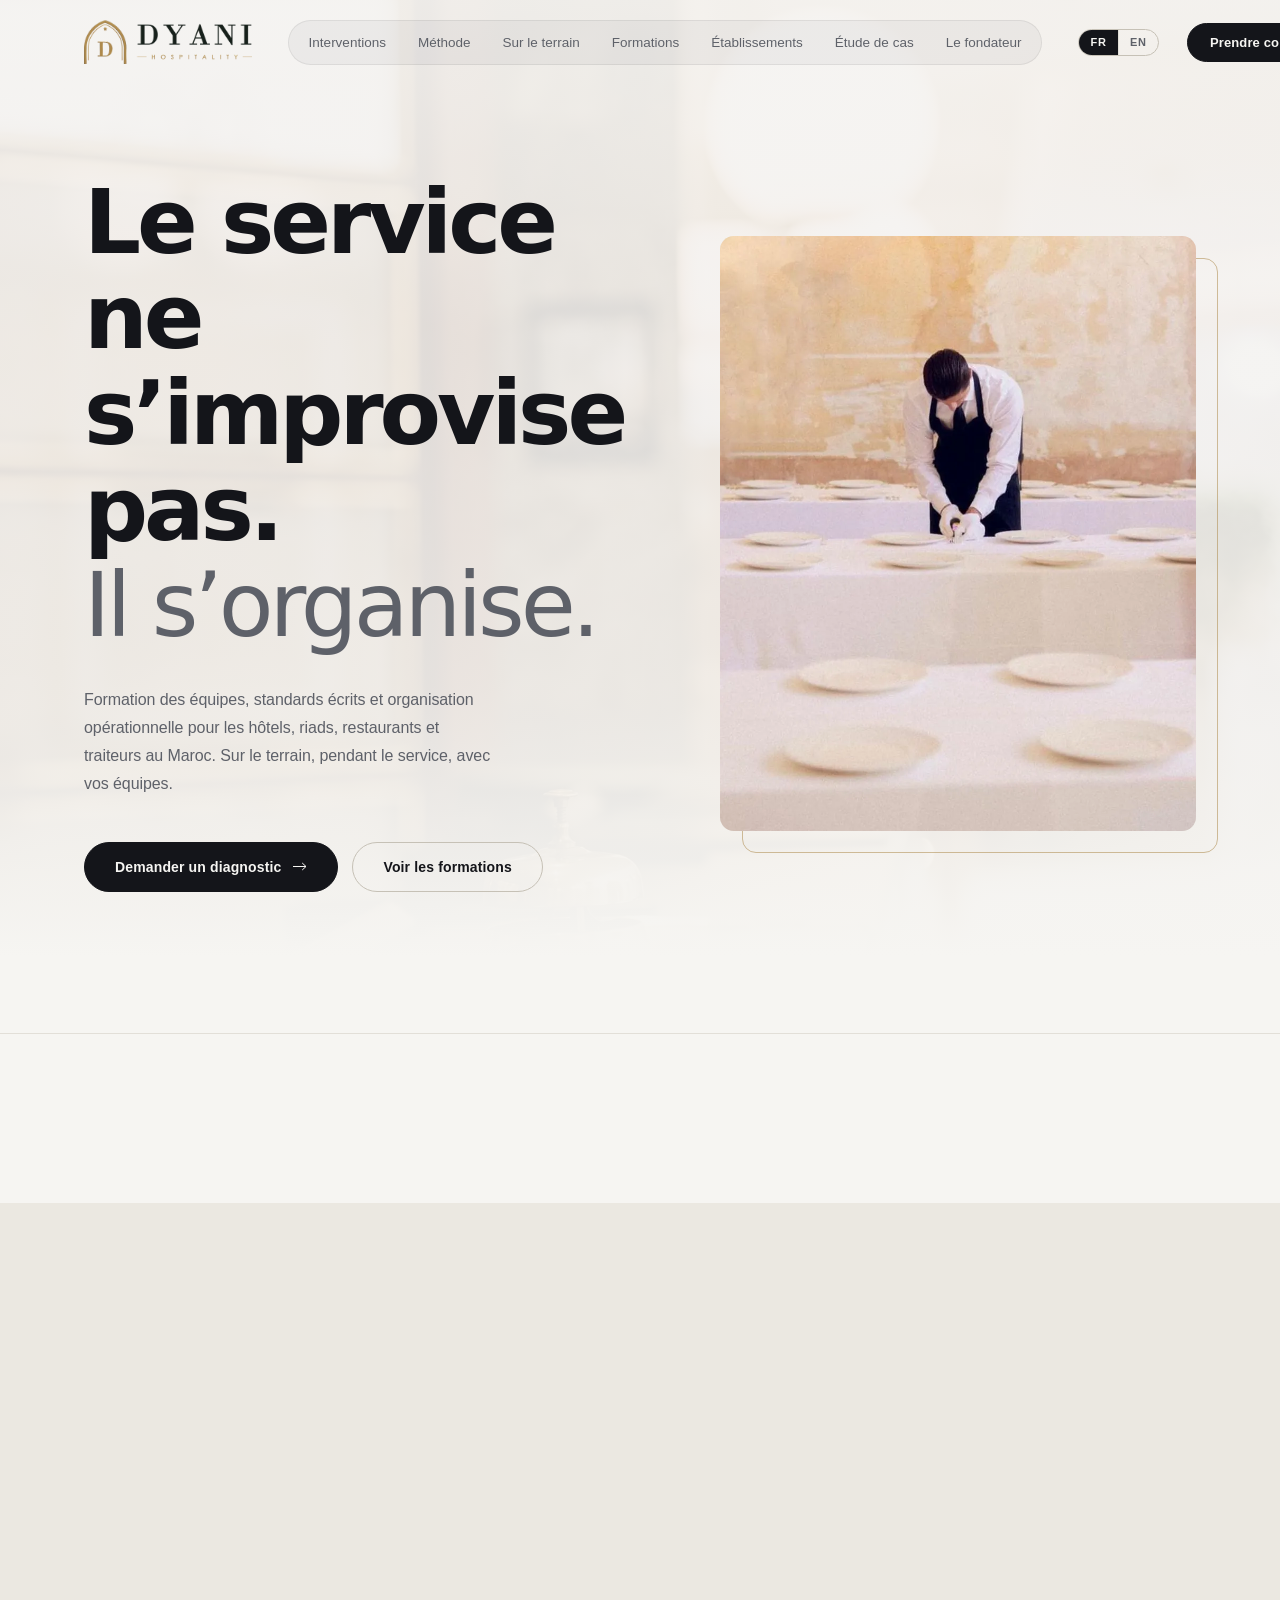
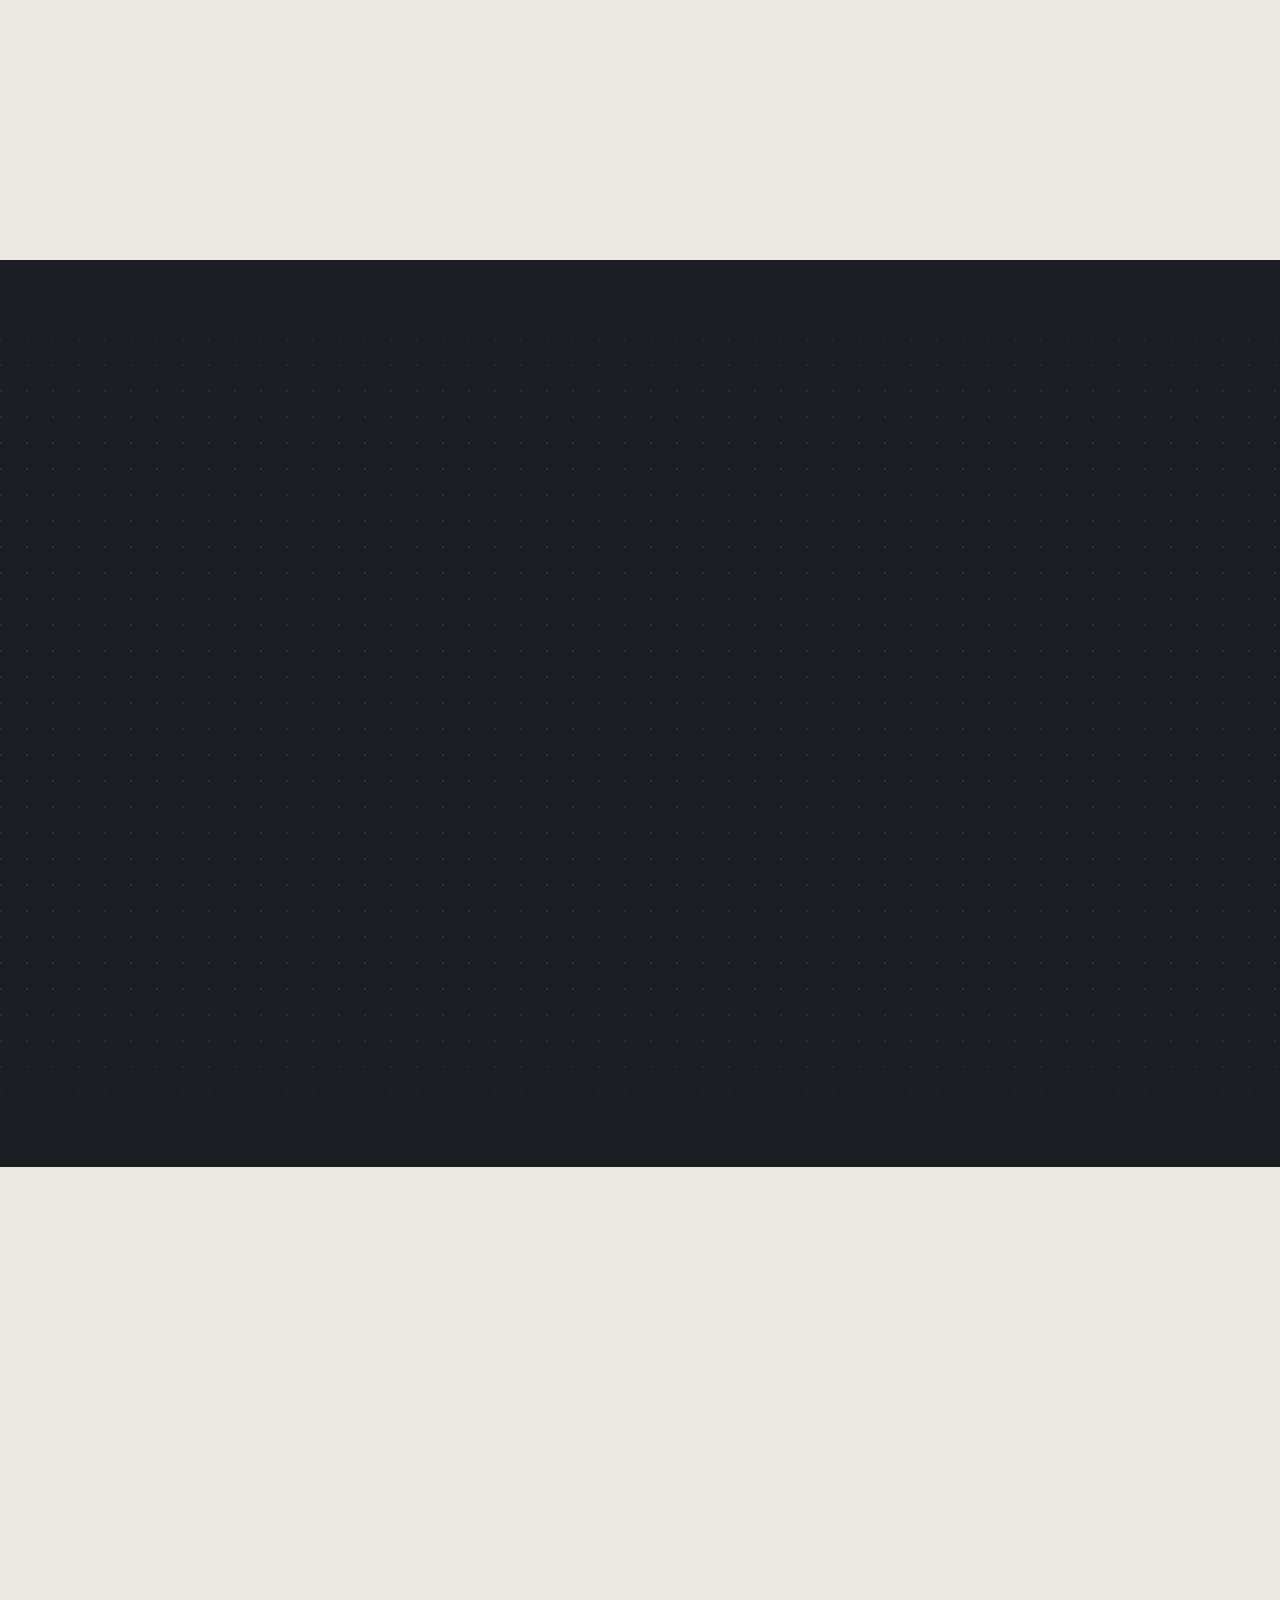
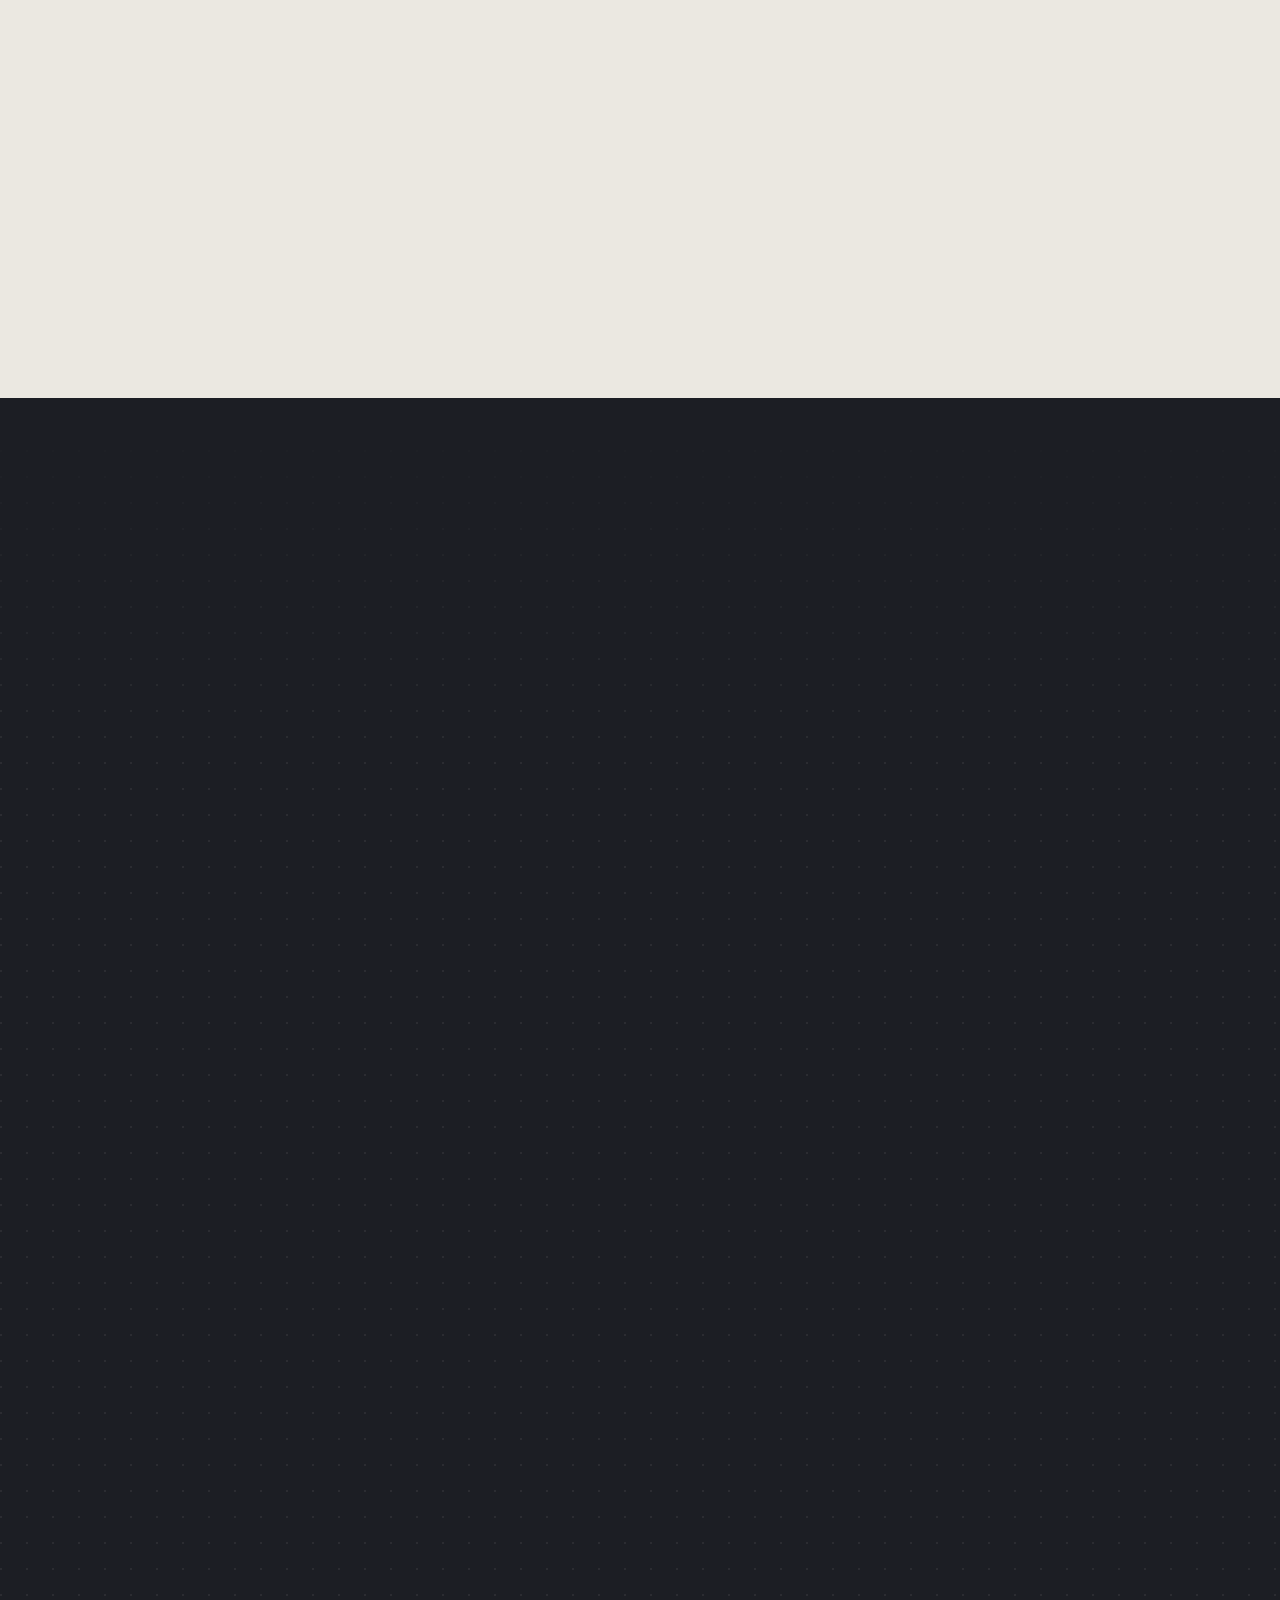
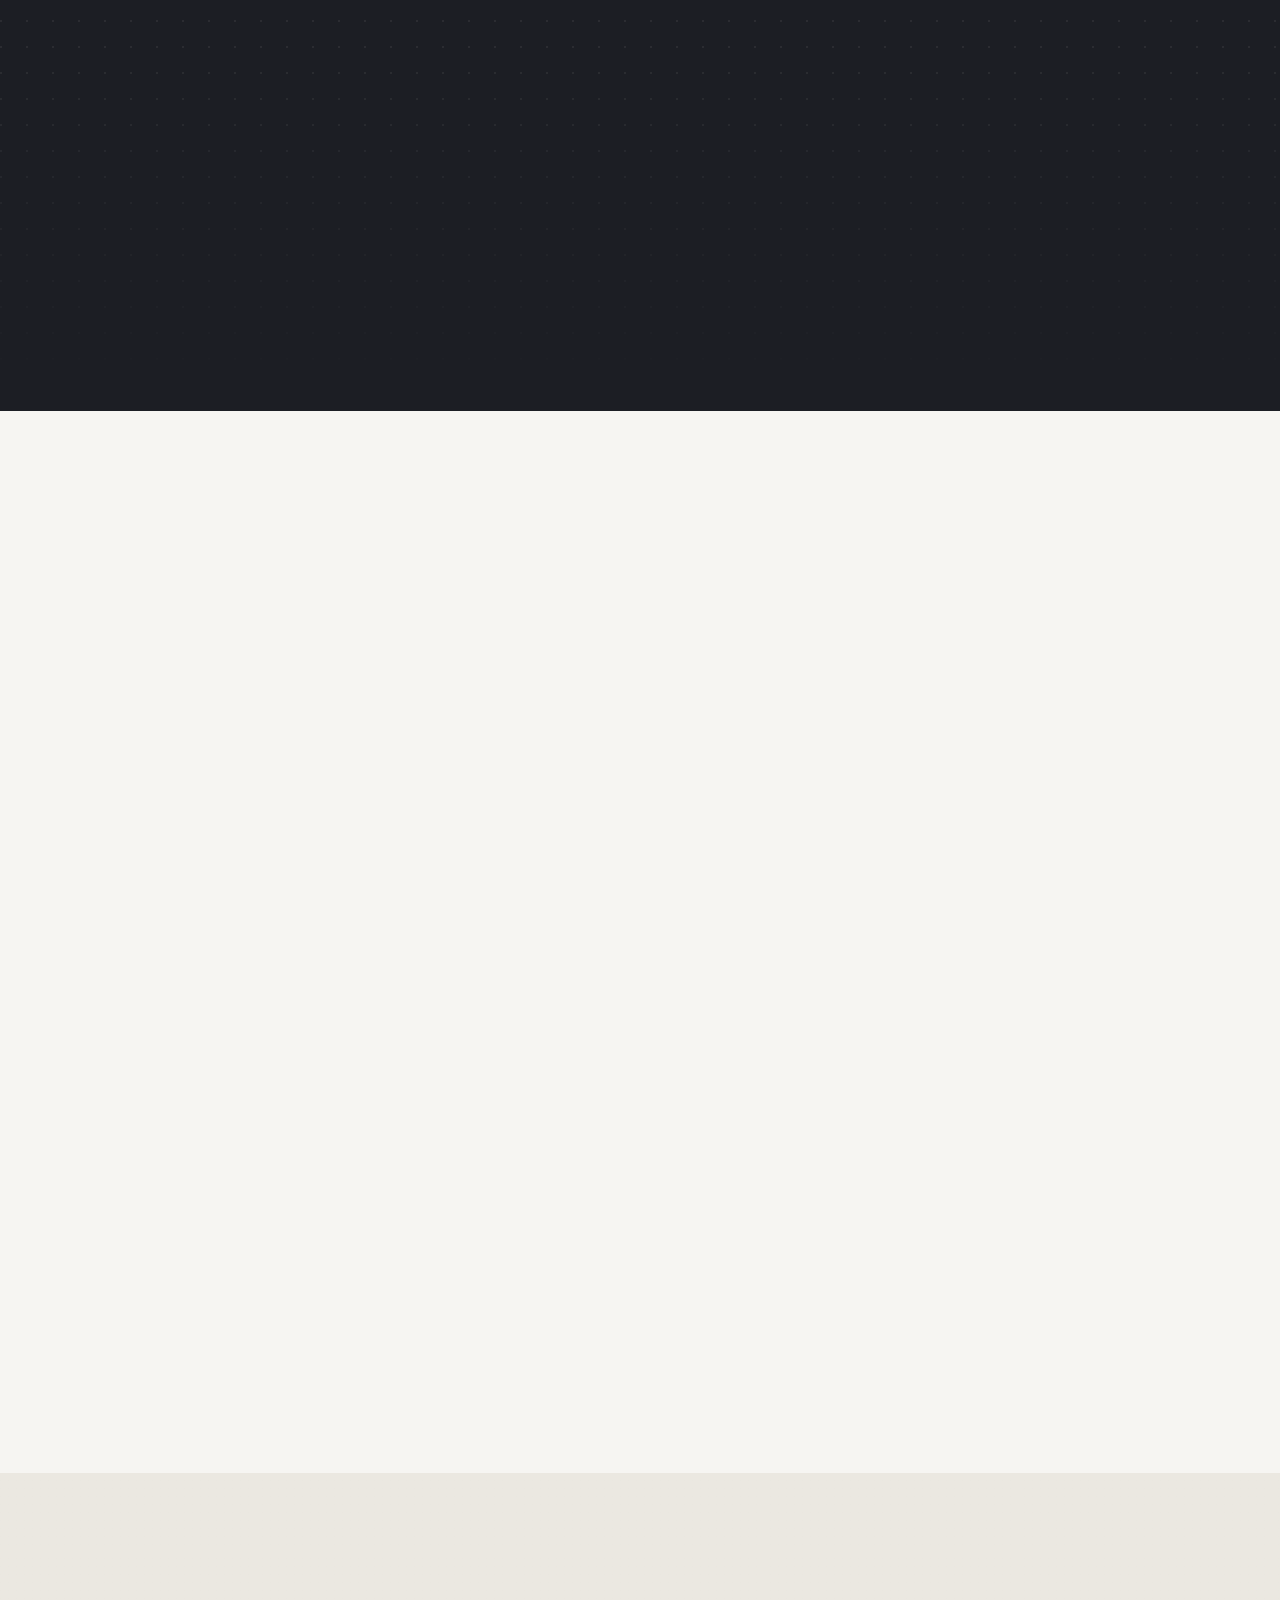
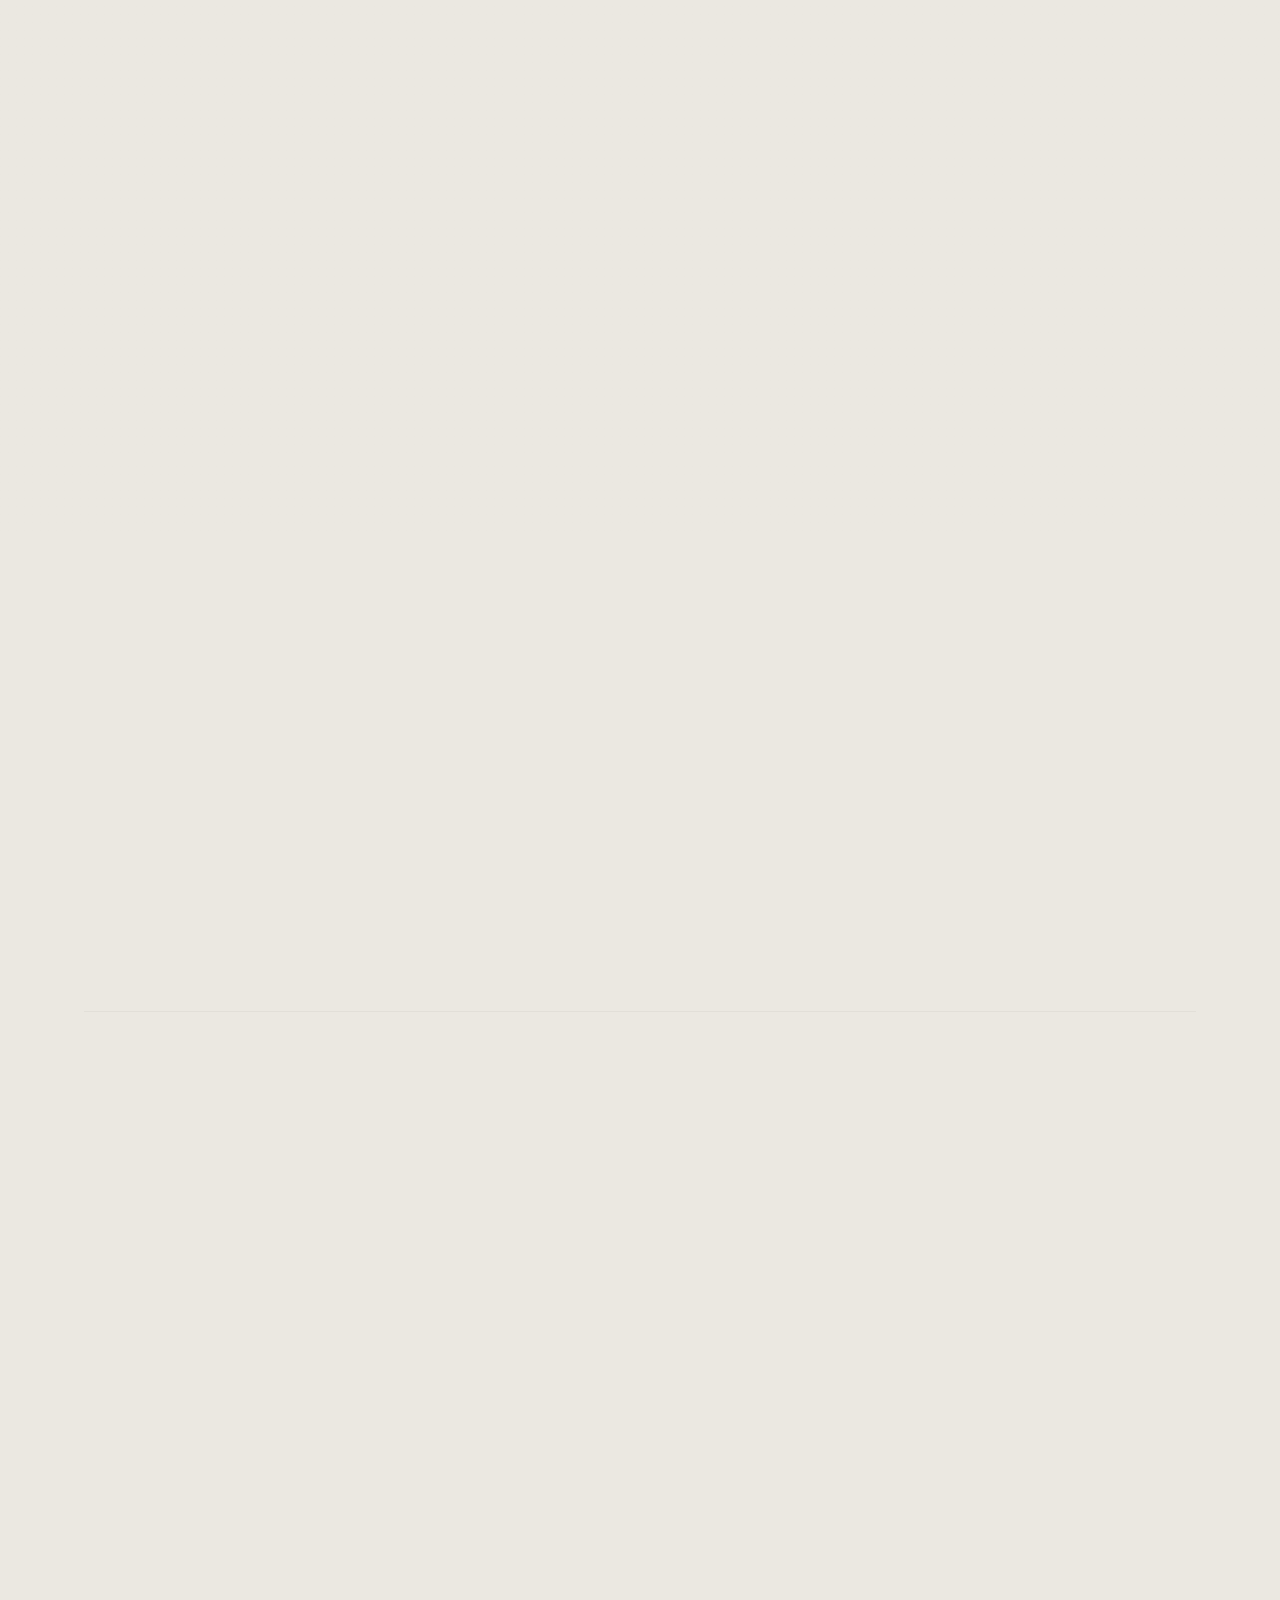
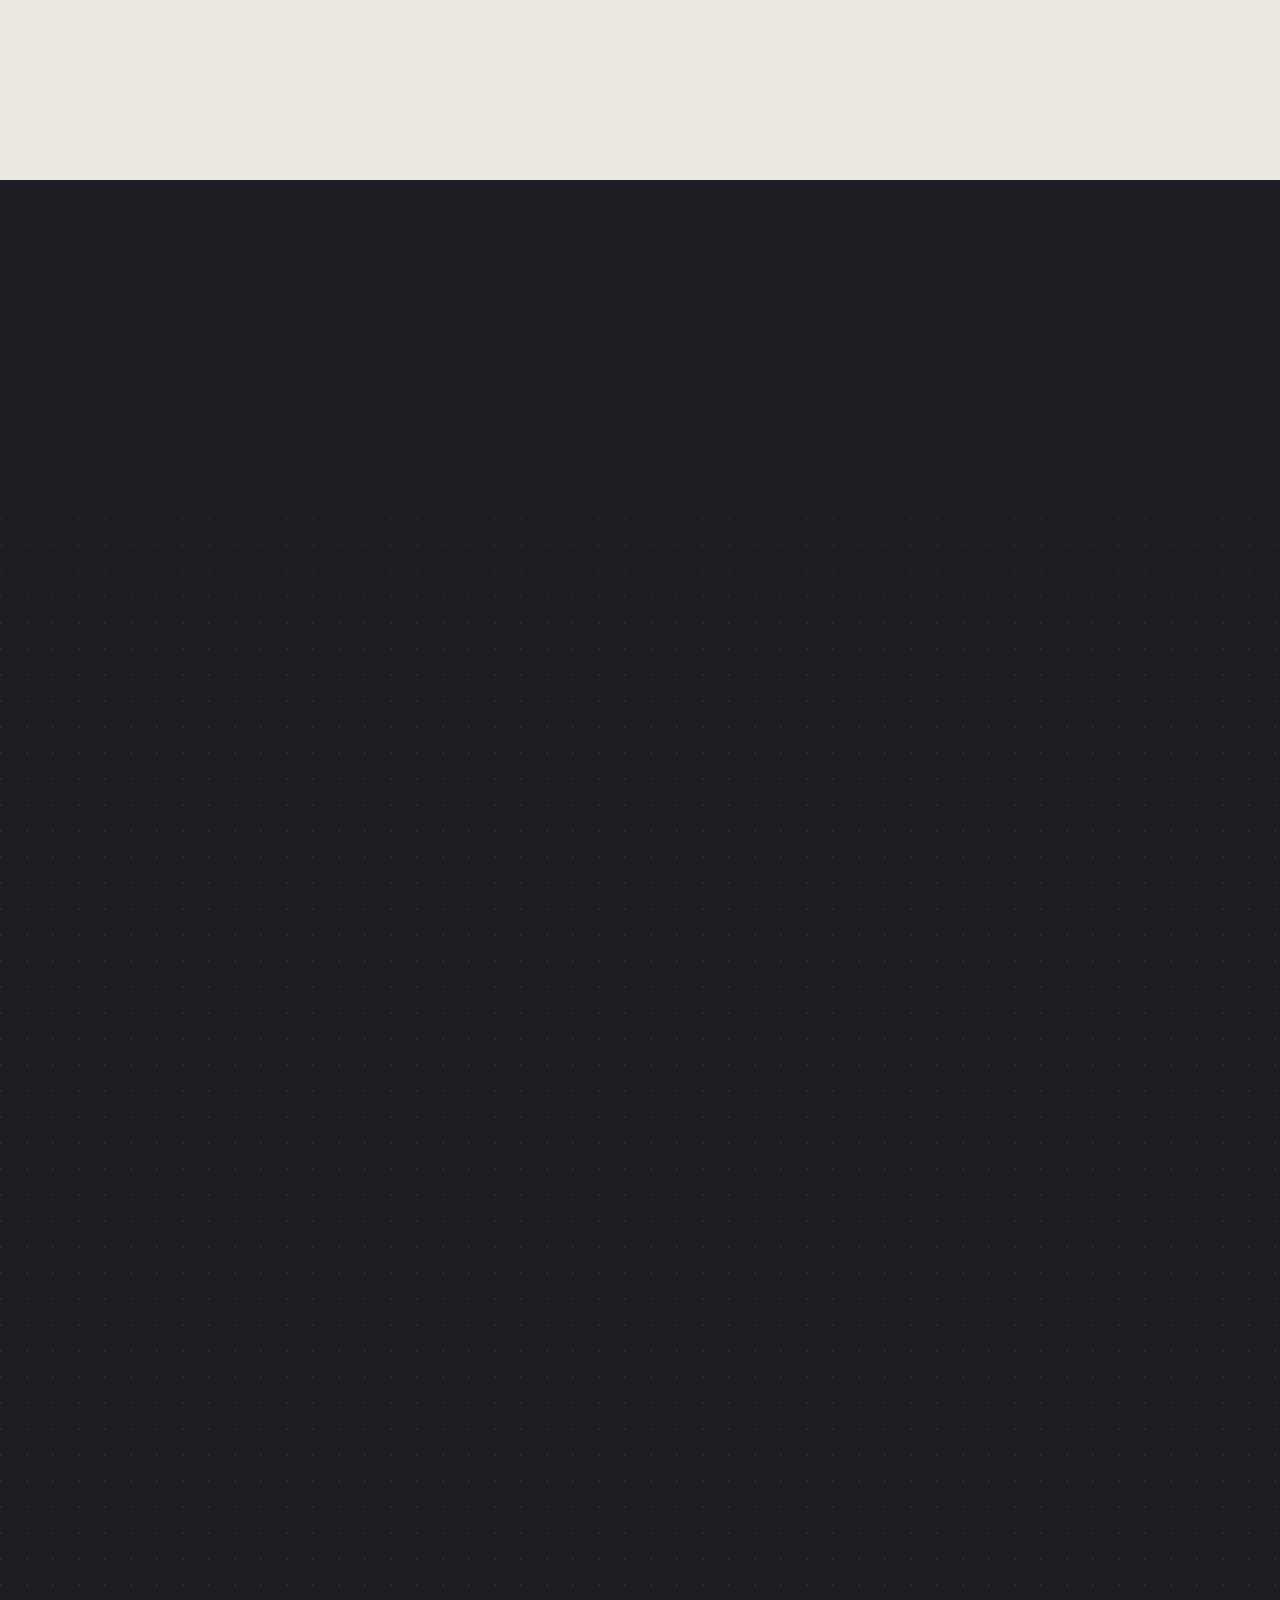
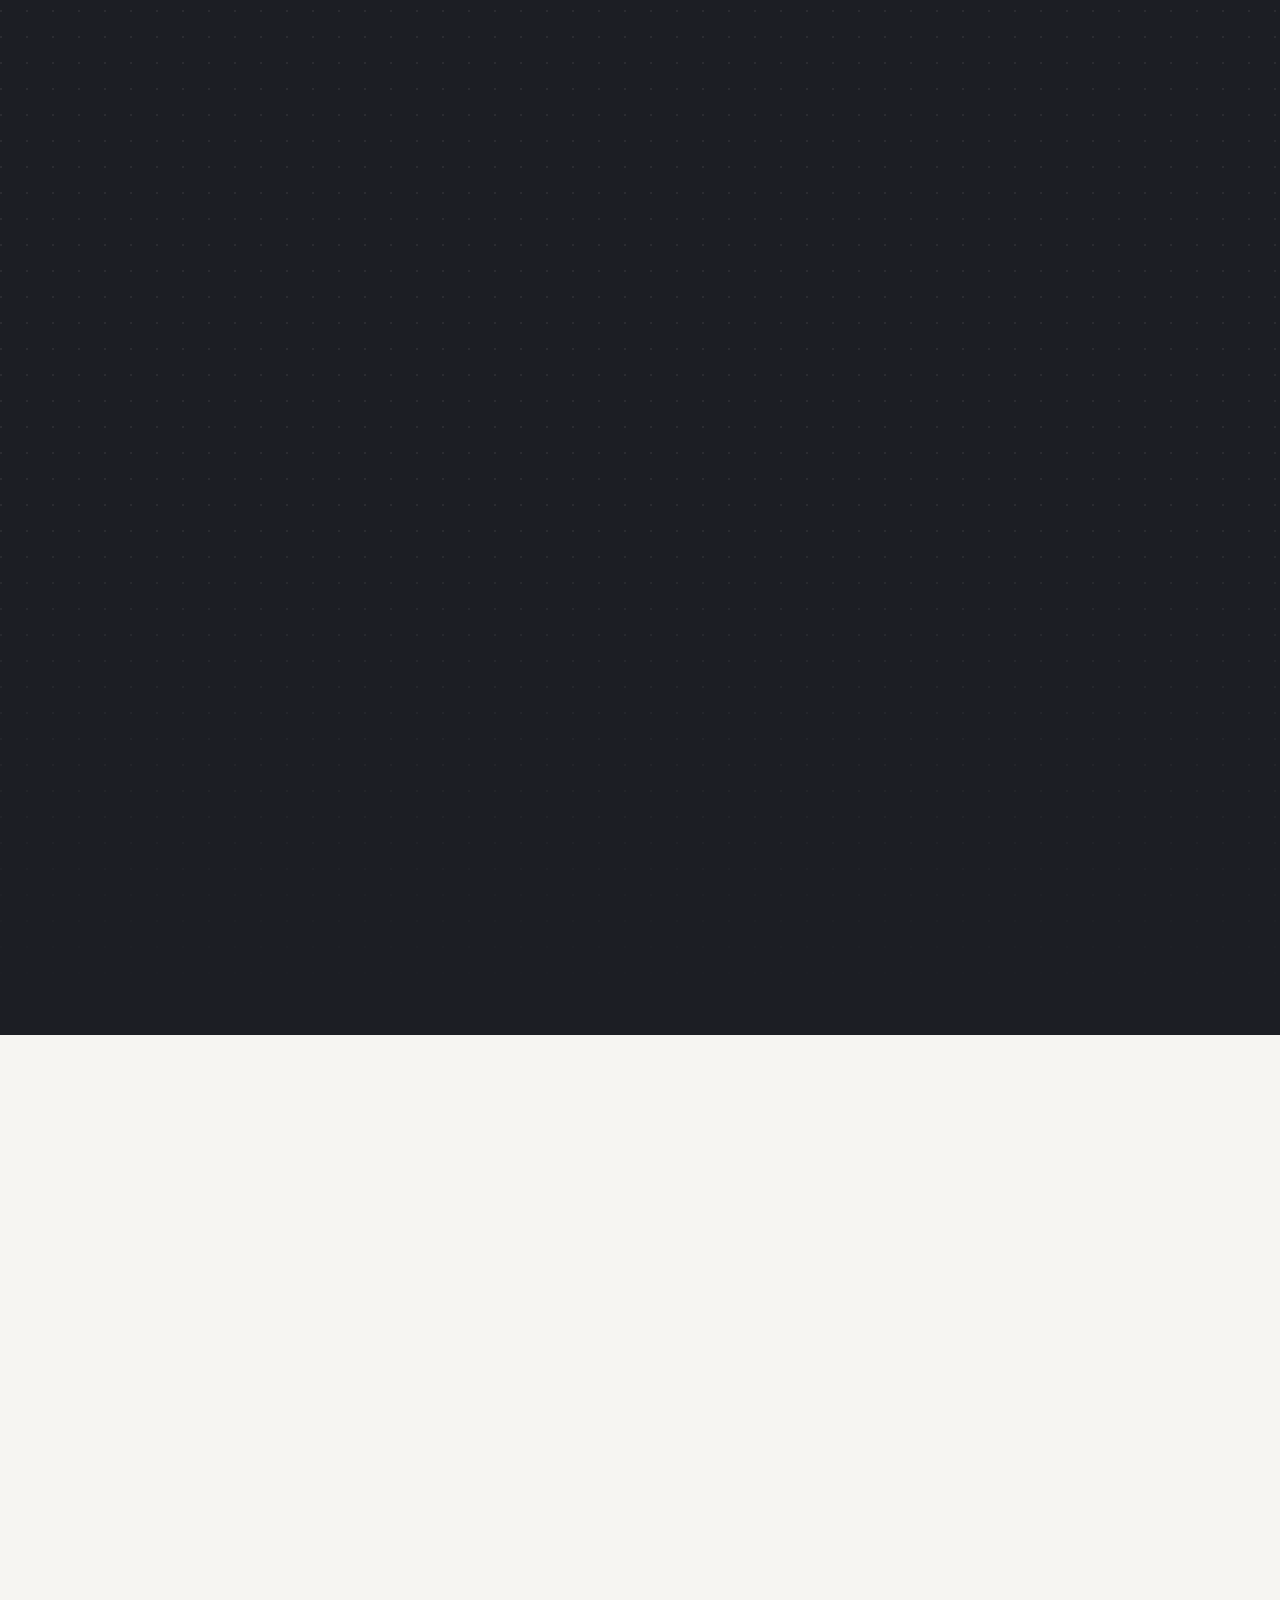
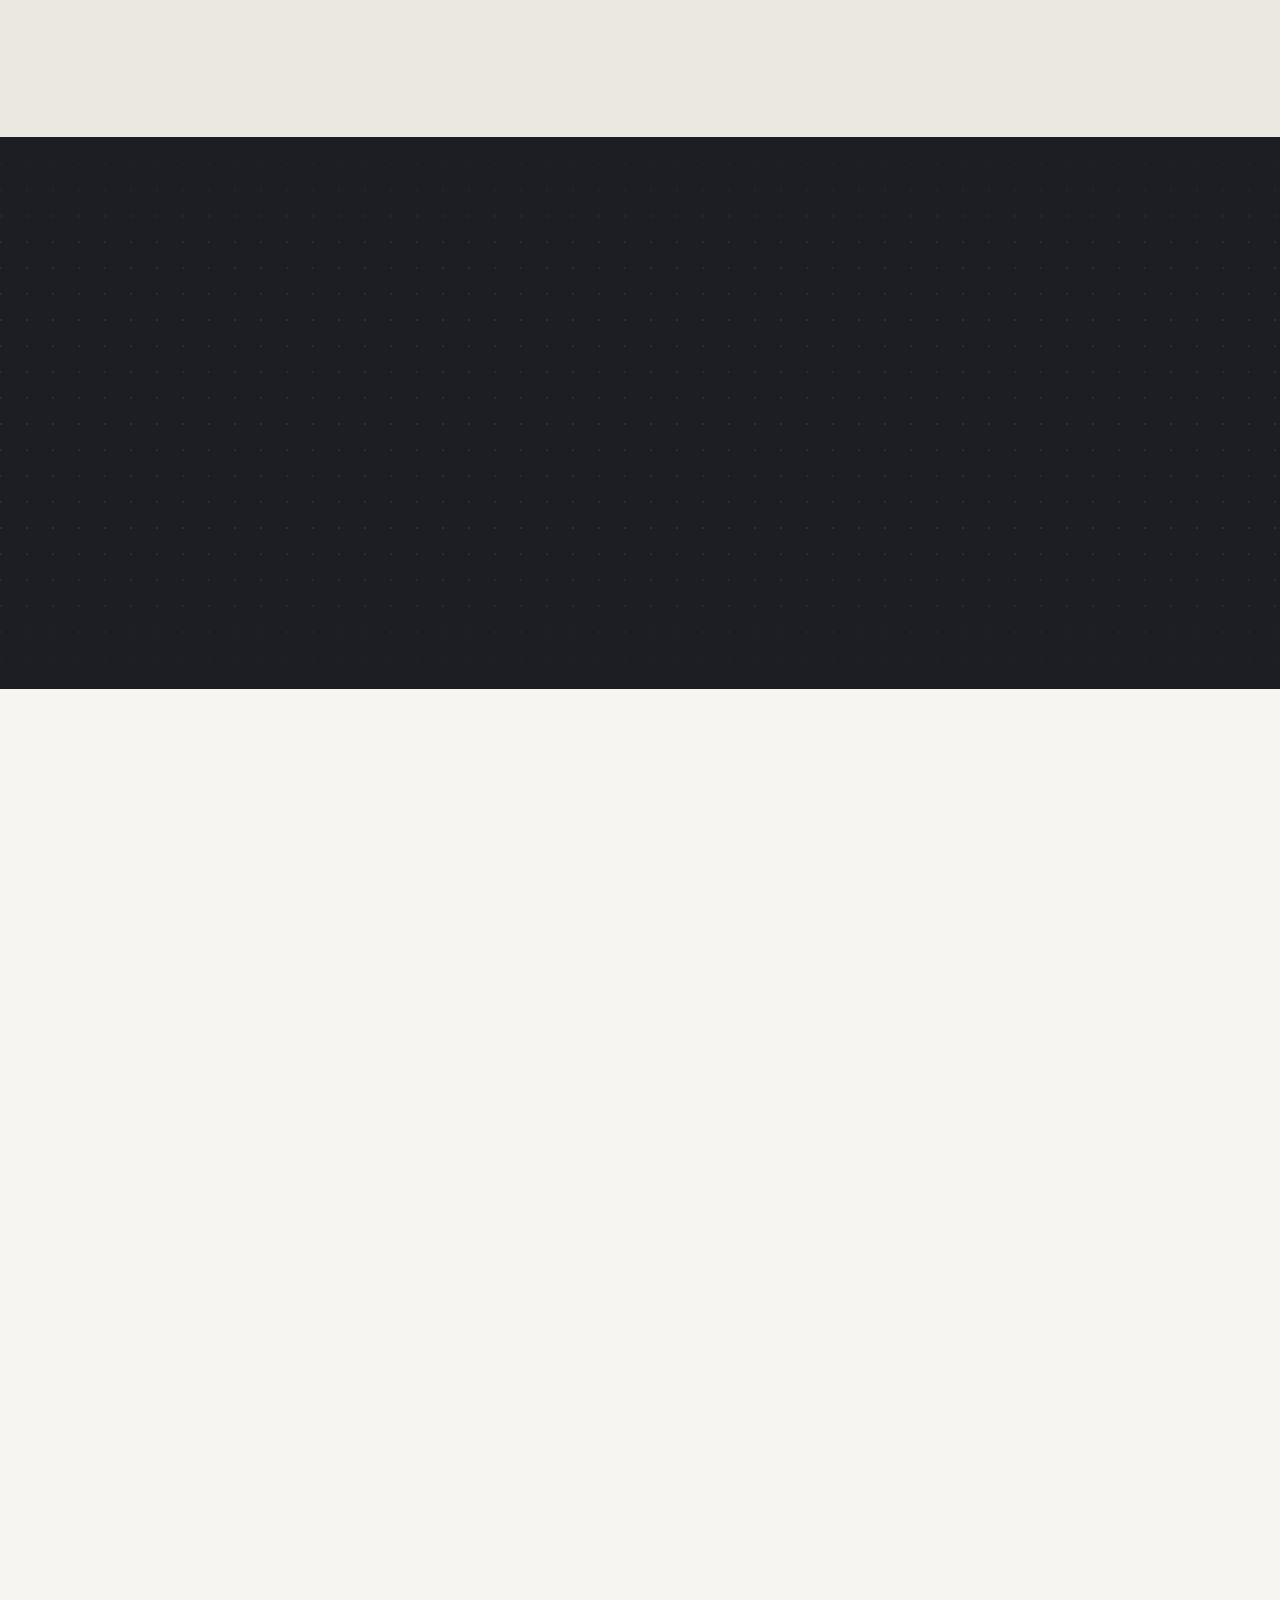
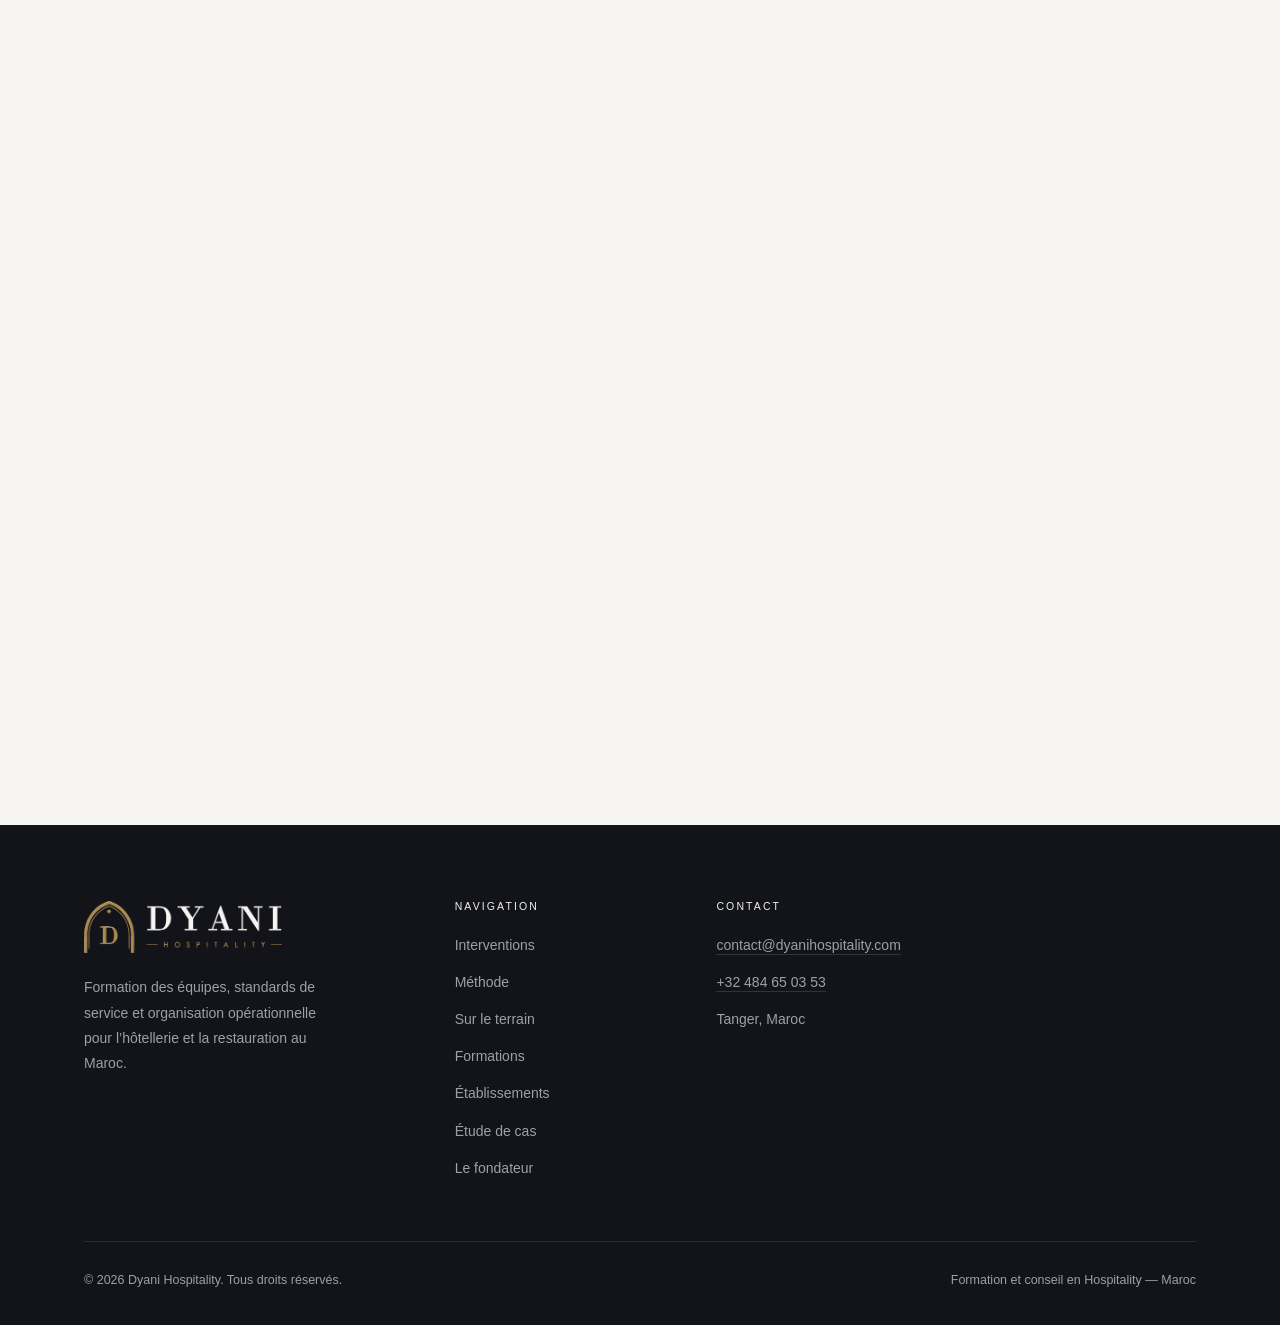
==== index.html @ 23495db3 "Refonte 3/13 — fonds photographiques et en-tête transparent Deux images d'ambiance très voilées, là " ====
<!DOCTYPE html>
<html lang="fr">
<head>
<meta charset="UTF-8">
<script>document.documentElement.className+=" js";</script>
<meta name="viewport" content="width=device-width, initial-scale=1">
<title>Dyani Hospitality — Formation des équipes et standards de service au Maroc</title>
<meta name="description" content="Formation des équipes, standards écrits et organisation opérationnelle pour les hôtels, riads, restaurants et traiteurs au Maroc. Observation sur site, diagnostic, formation et contrôle.">
<meta name="author" content="Dyani Hospitality">

<!-- ---------- Indexation ---------- -->
<meta name="robots" content="index, follow, max-image-preview:large">
<link rel="canonical" href="https://dyanihospitality.com/">
<link rel="alternate" hreflang="fr" href="https://dyanihospitality.com/">
<link rel="alternate" hreflang="en" href="https://dyanihospitality.com/en/">
<link rel="alternate" hreflang="x-default" href="https://dyanihospitality.com/">

<!-- ---------- Sécurité ----------
     Politique de sécurité du contenu : seules les ressources du site
     et les polices Google sont autorisées. Tout script injecté par un
     tiers est refusé par le navigateur. Le site ne peut pas non plus
     être encadré dans une iframe étrangère (protection anti-clickjacking).
-->
<meta http-equiv="Content-Security-Policy" content="default-src 'self'; script-src 'self'; style-src 'self'; font-src 'self'; img-src 'self' data:; media-src 'self'; connect-src 'self' https://api.web3forms.com; object-src 'none'; base-uri 'self'; form-action 'self'">
<meta name="referrer" content="strict-origin-when-cross-origin">

<!-- ---------- Partage ---------- -->
<meta property="og:type" content="website">
<meta property="og:locale" content="fr_MA">
<meta property="og:locale:alternate" content="en_US">
<meta property="og:site_name" content="Dyani Hospitality">
<meta property="og:title" content="Dyani Hospitality — Le service ne s’improvise pas. Il s’organise.">
<meta property="og:description" content="Formation des équipes et structuration des standards de service pour les établissements Hospitality au Maroc.">
<meta property="og:url" content="https://dyanihospitality.com/">
<meta property="og:image" content="https://dyanihospitality.com/assets/img/og-image.jpg">
<meta property="og:image:width" content="1200">
<meta property="og:image:height" content="630">
<meta property="og:image:alt" content="Dyani Hospitality — Le service ne s’improvise pas.">
<meta name="twitter:card" content="summary_large_image">
<meta name="theme-color" content="#1C1E24">

<!-- ---------- Icônes ---------- -->
<link rel="icon" href="favicon.ico" sizes="any">
<link rel="icon" type="image/png" sizes="32x32" href="assets/img/favicon-32.png">
<link rel="icon" type="image/png" sizes="16x16" href="assets/img/favicon-16.png">
<link rel="apple-touch-icon" href="assets/img/apple-touch-icon.png">

<!-- ---------- Polices et styles ---------- -->
<link rel="preload" as="image" href="assets/img/hero-dressage.webp" type="image/webp">
<link rel="preload" as="font" type="font/woff2" crossorigin
      href="assets/fonts/bricolage-latin.woff2">
<link rel="preload" as="font" type="font/woff2" crossorigin
      href="assets/fonts/manrope-latin.woff2">
<link rel="stylesheet" href="assets/css/style.css?v=20260923g">

<!-- ---------- Données structurées ---------- -->
<script type="application/ld+json">
{
  "@context": "https://schema.org",
  "@type": "ProfessionalService",
  "name": "Dyani Hospitality",
  "description": "Formation des équipes, standards de service et organisation opérationnelle pour l’hôtellerie et la restauration au Maroc.",
  "url": "https://dyanihospitality.com/",
  "image": "https://dyanihospitality.com/assets/img/og-image.jpg",
  "areaServed": { "@type": "Country", "name": "Maroc" },
  "address": { "@type": "PostalAddress", "addressLocality": "Tanger", "addressCountry": "MA" },
  "availableLanguage": ["fr", "ar"],
  "founder": {
    "@type": "Person",
    "name": "Ibrahim Dyani",
    "jobTitle": "Maître d’Hôtel, formateur et consultant en organisation opérationnelle"
  },
  "knowsAbout": ["Formation hôtelière", "Standards de service", "Management de terrain", "Organisation opérationnelle"]
}
</script>
</head>
<body>
<div class="progress" id="prog" aria-hidden="true"></div>
<button class="skip" type="button" data-go="main">Aller au contenu principal</button>
<header class="site-header" id="header">
  <nav class="nav" aria-label="Navigation principale">
    <button class="brand stage st1" type="button" data-go="top" aria-label="Dyani Hospitality — retour en haut"><picture><source srcset="assets/img/logo.webp" type="image/webp"><img src="assets/img/logo.png" alt="Dyani Hospitality" width="880" height="231"></picture></button>

    <div class="nav__pill stage st1">
      <span class="nav__ind" aria-hidden="true"></span>
      <ul class="nav__links" id="navlinks">
      <li><button class="navlink" type="button" data-go="interventions">Interventions</button></li>
      <li><button class="navlink" type="button" data-go="methode">Méthode</button></li>
      <li><button class="navlink" type="button" data-go="terrain">Sur le terrain</button></li>
      <li><button class="navlink" type="button" data-go="formations">Formations</button></li>
      <li><button class="navlink" type="button" data-go="etablissements">Établissements</button></li>
      <li><button class="navlink" type="button" data-go="constantin">Étude de cas</button></li>
      <li><button class="navlink" type="button" data-go="fondateur">Le fondateur</button></li>
    </ul>
    </div>

    <div class="nav__act stage st1">
      <div class="lang-sw"><a href="/" hreflang="fr" lang="fr" aria-current="true">FR</a><a href="/en/" hreflang="en" lang="en">EN</a></div>
      <button class="btn btn--dark btn--sm" type="button" data-go="contact">Prendre contact</button>
      <button class="menu-btn" type="button" id="burger" aria-label="Ouvrir le menu" aria-expanded="false" aria-controls="mmenu"><span class="menu-btn__l" aria-hidden="true"><span class="menu-btn__w"><i>Menu</i><i>Fermer</i></span></span><span class="menu-btn__i" aria-hidden="true"><i></i><i></i></span></button>
    </div>
  </nav>
</header>
<div class="mmenu" id="mmenu" role="dialog" aria-modal="true" aria-label="Navigation">
  <div class="mmenu__in">
    <nav class="mmenu__nav" aria-label="Navigation">
      <button class="mlink" type="button" data-go="interventions">
        <svg class="mlink__ic" viewBox="0 0 24 24" fill="none" stroke="currentColor" stroke-width="1.25" stroke-linecap="round" stroke-linejoin="round" aria-hidden="true" focusable="false"><path d="M3.4 7.5h17M3.4 12h17M3.4 16.5h11"/><circle cx="18.6" cy="16.5" r="2.1"/></svg>
        <span class="mlink__t">Interventions</span>
      </button>
      <button class="mlink" type="button" data-go="methode">
        <svg class="mlink__ic" viewBox="0 0 24 24" fill="none" stroke="currentColor" stroke-width="1.25" stroke-linecap="round" stroke-linejoin="round" aria-hidden="true" focusable="false"><circle cx="5.5" cy="7" r="2.1"/><circle cx="5.5" cy="17" r="2.1"/><path d="M10.4 7h10.2M10.4 17h6.4"/></svg>
        <span class="mlink__t">Méthode</span>
      </button>
      <button class="mlink" type="button" data-go="terrain">
        <svg class="mlink__ic" viewBox="0 0 24 24" fill="none" stroke="currentColor" stroke-width="1.25" stroke-linecap="round" stroke-linejoin="round" aria-hidden="true" focusable="false"><rect x="2.6" y="5.4" width="14" height="13.2" rx="2.2"/><path d="m16.6 13.2 4.8 3V7.8l-4.8 3Z"/></svg>
        <span class="mlink__t">Sur le terrain</span>
      </button>
      <button class="mlink" type="button" data-go="formations">
        <svg class="mlink__ic" viewBox="0 0 24 24" fill="none" stroke="currentColor" stroke-width="1.25" stroke-linecap="round" stroke-linejoin="round" aria-hidden="true" focusable="false"><path d="M6.3 2.9h7.4l4.4 4.4v13.8H6.3Z"/><path d="M13.5 2.9v4.5h4.5"/><path d="M9.3 12.4h5.6M9.3 16.1h4"/></svg>
        <span class="mlink__t">Formations</span>
      </button>
      <button class="mlink" type="button" data-go="etablissements">
        <svg class="mlink__ic" viewBox="0 0 24 24" fill="none" stroke="currentColor" stroke-width="1.25" stroke-linecap="round" stroke-linejoin="round" aria-hidden="true" focusable="false"><path d="M2.6 20.6h18.8"/><path d="M4.2 20.6V11h4.3v9.6"/><path d="M8.5 20.6V6.6h6.5v14"/><path d="M15 20.6v-6.4h4.7v6.4"/></svg>
        <span class="mlink__t">Établissements</span>
      </button>
      <button class="mlink" type="button" data-go="constantin">
        <svg class="mlink__ic" viewBox="0 0 24 24" fill="none" stroke="currentColor" stroke-width="1.25" stroke-linecap="round" stroke-linejoin="round" aria-hidden="true" focusable="false"><path d="M3 7.8h18v11.4a1.6 1.6 0 0 1-1.6 1.6H4.6A1.6 1.6 0 0 1 3 19.2Z"/><path d="M9 7.8V5.6a1.6 1.6 0 0 1 1.6-1.6h2.8A1.6 1.6 0 0 1 15 5.6v2.2"/><path d="M3 12.6h18"/></svg>
        <span class="mlink__t">Étude de cas</span>
      </button>
      <button class="mlink" type="button" data-go="fondateur">
        <svg class="mlink__ic" viewBox="0 0 24 24" fill="none" stroke="currentColor" stroke-width="1.25" stroke-linecap="round" stroke-linejoin="round" aria-hidden="true" focusable="false"><circle cx="12" cy="8.4" r="3.5"/><path d="M5.3 20.4a6.7 6.7 0 0 1 13.4 0"/></svg>
        <span class="mlink__t">Le fondateur</span>
      </button>
      <button class="mlink" type="button" data-go="avis">
        <svg class="mlink__ic" viewBox="0 0 24 24" fill="none" stroke="currentColor" stroke-width="1.25" stroke-linecap="round" stroke-linejoin="round" aria-hidden="true" focusable="false"><circle cx="12" cy="9.4" r="5.4"/><path d="M12 6.9v2.6l1.8 1.1"/><path d="m8.4 14.4-1.1 6 4.7-2.4 4.7 2.4-1.1-6"/></svg>
        <span class="mlink__t">Recommandation</span>
      </button>
      <button class="mlink" type="button" data-go="contact">
        <svg class="mlink__ic" viewBox="0 0 24 24" fill="none" stroke="currentColor" stroke-width="1.25" stroke-linecap="round" stroke-linejoin="round" aria-hidden="true" focusable="false"><rect x="2.7" y="4.9" width="18.6" height="14.2" rx="2.2"/><path d="m3.4 6.6 8.6 6 8.6-6"/></svg>
        <span class="mlink__t">Contact</span>
      </button>
    </nav>
    <div class="mmenu__foot">
      <a class="mact mact--wa" data-wa href="#" target="_blank" rel="noopener noreferrer"><svg class="mact__ic" viewBox="0 0 24 24" fill="none" stroke="currentColor" stroke-width="1.25" stroke-linecap="round" stroke-linejoin="round" aria-hidden="true" focusable="false"><path d="M3.4 20.6 4.8 16a8.2 8.2 0 1 1 3.2 3.2Z"/><path d="M8.9 9.1c.4 2.9 3.1 5.6 6 6l1-1.7 2 1-.6 1.9a5.6 5.6 0 0 1-5.1-1.5 5.6 5.6 0 0 1-1.5-5.1l1.9-.6 1 2Z"/></svg><span>WhatsApp</span></a>
      <button class="mact mact--cta" type="button" data-go="contact"><span>Prendre contact</span></button>
      <div class="mmenu__lang">
        <span class="mmenu__langlab">Langue</span>
        <div class="lang-sw"><a href="/" hreflang="fr" lang="fr" aria-current="true">FR</a><a href="/en/" hreflang="en" lang="en">EN</a></div>
      </div>
    </div>
  </div>
</div>


<main id="main">
<span id="top"></span>

<!-- ==================== HERO ==================== -->

<section class="hero">
  <div class="hero__bg" aria-hidden="true">
      <picture>
        <source type="image/avif" srcset="assets/img/accueil-sonnette-900.avif 900w, assets/img/accueil-sonnette-1800.avif 1800w" sizes="100vw">
        <source type="image/webp" srcset="assets/img/accueil-sonnette-900.webp 900w, assets/img/accueil-sonnette-1800.webp 1800w" sizes="100vw">
        <img src="assets/img/accueil-sonnette-900.webp" alt="" width="1800" height="2700" decoding="async" loading="eager" fetchpriority="low">
      </picture>
    </div>
  <div class="wrap">
    <div class="hero__grid">
      <div>
        <h1 class="display h-hero hero__t stage st2">Le service ne s’improvise pas. <em>Il s’organise.</em></h1>
        <p class="lead hero__lead stage st3">
          Formation des équipes, standards écrits et organisation opérationnelle pour les
          hôtels, riads, restaurants et traiteurs au Maroc. Sur le terrain, pendant le
          service, avec vos équipes.
        </p>
        <div class="hero__cta stage st4">
          <button class="btn btn--dark" type="button" data-go="contact">Demander un diagnostic
            <svg class="arrow" width="14" height="9" viewBox="0 0 14 9" fill="none" aria-hidden="true"><path d="M9.2 1 13 4.5 9.2 8M13 4.5H0" stroke="currentColor" stroke-width="1"/></svg>
          </button>
          <button class="btn btn--line" type="button" data-go="formations">Voir les formations</button>
        </div>
      </div>

      <div class="arch stage st5" data-rv="scale">
        <span class="arch__line" aria-hidden="true"></span>
        <div class="arch__img">
          <picture><source srcset="assets/img/hero-dressage.webp" type="image/webp"><img src="assets/img/hero-dressage.jpg" alt="Chef de rang dressant les couverts avant un service" width="900" height="1125" loading="eager" decoding="sync" fetchpriority="high"></picture>
        </div>
      </div>
    </div>
  </div>
</section>

<!-- ==================== REPÈRES ==================== -->

<section class="marks">
  <div class="wrap">
    <div class="marks__g">
      <div class="mark" data-rv="up"><div class="mark__k">Depuis 2010</div><div class="mark__v">en salle, du service gastronomique au protocole d’État</div></div>
      <div class="mark" data-rv="up"><div class="mark__k">Depuis 2020</div><div class="mark__v">formation d’équipes et d’encadrants</div></div>
      <div class="mark" data-rv="up"><div class="mark__k">FR · AR</div><div class="mark__v">formations animées dans les deux langues</div></div>
      <div class="mark" data-rv="up"><div class="mark__k">Tout le Maroc</div><div class="mark__v">Tanger, Casablanca, Marrakech, Agadir</div></div>
    </div>
  </div>
</section>

<!-- ==================== CONSTAT ==================== -->

<section class="section s-sable">
  <div class="wrap">
    <div class="constat">
      <h2 class="display constat__t" data-rv="left">Un établissement peut être rénové, bien commercialisé et parfaitement décoré, et livrer malgré tout une expérience irrégulière.</h2>
      <div class="constat__p" data-rv="right">
        <p class="lead">Parce que l’irrégularité ne vient presque jamais du manque de bonne volonté. Elle vient de l’absence de standard écrit, d’un encadrement intermédiaire promu sans avoir été formé au management, et de nouveaux collaborateurs qui apprennent le métier en regardant faire leur voisin.</p>
        <p class="lead">Dyani Hospitality n’intervient pas seulement pour former. Nous observons vos services, identifions où l’expérience se rompt, écrivons les standards qui manquent, formons les équipes à les tenir, puis vérifions sur le terrain qu’ils tiennent encore trois mois plus tard.</p>
        <p class="constat__end">L’objectif n’est pas de vous rendre dépendant d’un consultant. C’est de laisser derrière nous un système qui fonctionne sans nous.</p>
      </div>
    </div>
  </div>
</section>

<!-- ==================== INTERVENTIONS ==================== -->

<section class="section s-navy" id="interventions">
  <div class="wrap">
    <div class="head-row u-mb-xl" data-rv="up">
      <div>
        <p class="eyebrow">Interventions</p>
        <h2 class="display h-1 head">Quatre domaines d’intervention, un seul objectif</h2>
        <p class="lead u-mt-l">Chaque mission combine ces registres selon ce que révèle le diagnostic. Ils sont rarement isolés.</p>
      </div>
      <button class="btn btn--light btn--sm" type="button" data-go="contact">Parler de votre besoin</button>
    </div>

    <div class="dom">
      <article class="dom__c" data-rv="up"><span class="dom__n">01</span><h3>Service et expérience client</h3><p>Accueil, relation client, gestion des réclamations et cohérence de l’expérience à chaque point de contact.</p></article>
      <article class="dom__c" data-rv="up"><span class="dom__n">02</span><h3>Encadrement et management</h3><p>Formation des chefs de rang, maîtres d’hôtel, gouvernantes et chefs de réception au management de terrain.</p></article>
      <article class="dom__c" data-rv="up"><span class="dom__n">03</span><h3>Formation des équipes</h3><p>Montée en compétences sur les gestes métier de la salle, du bar, de l’accueil et de l’hébergement.</p></article>
      <article class="dom__c" data-rv="up"><span class="dom__n">04</span><h3>Standards et organisation</h3><p>Rédaction des procédures, check-lists et fiches de poste, puis contrôle de leur application réelle.</p></article>
    </div>
  </div>
</section>

<!-- ==================== MÉTHODE ==================== -->

<section class="section s-sable" id="methode">
  <div class="wrap">
    <div data-rv="up" class="u-mb-m u-nar-62">
      <p class="eyebrow">Méthode</p>
      <h2 class="display h-1 head">Une méthode en sept temps</h2>
      <p class="lead u-mt-l">Chaque étape produit un livrable. Aucune n’est facultative&nbsp;: c’est leur enchaînement qui fait tenir le résultat dans la durée.</p>
    </div>

    <ol class="steps">
      <li class="steps__i" data-rv="up">
        <div class="steps__h">
          <svg class="steps__ic" viewBox="0 0 24 24" fill="none" stroke="currentColor" stroke-width="1.25" stroke-linecap="round" stroke-linejoin="round" aria-hidden="true" focusable="false"><path d="M1.75 12S5.4 5.75 12 5.75 22.25 12 22.25 12 18.6 18.25 12 18.25 1.75 12 1.75 12Z"/><circle cx="12" cy="12" r="3.1"/></svg>
          <span class="steps__n" aria-hidden="true">01</span>
        </div>
        <h3 class="display steps__t">Observer</h3>
        <p class="steps__d">Plusieurs services suivis en conditions réelles, sans intervenir.</p>
      </li>
      <li class="steps__i" data-rv="up">
        <div class="steps__h">
          <svg class="steps__ic" viewBox="0 0 24 24" fill="none" stroke="currentColor" stroke-width="1.25" stroke-linecap="round" stroke-linejoin="round" aria-hidden="true" focusable="false"><circle cx="10.75" cy="10.75" r="6.5"/><path d="m15.6 15.6 4.9 4.9"/></svg>
          <span class="steps__n" aria-hidden="true">02</span>
        </div>
        <h3 class="display steps__t">Diagnostiquer</h3>
        <p class="steps__d">Les points de rupture identifiés, et leurs causes réelles.</p>
      </li>
      <li class="steps__i" data-rv="up">
        <div class="steps__h">
          <svg class="steps__ic" viewBox="0 0 24 24" fill="none" stroke="currentColor" stroke-width="1.25" stroke-linecap="round" stroke-linejoin="round" aria-hidden="true" focusable="false"><path d="M6.25 2.75h7.5l4.5 4.5v14h-12Z"/><path d="M13.5 2.75v4.75h4.75"/><path d="M9.25 12.5h6M9.25 16.25h4.25"/></svg>
          <span class="steps__n" aria-hidden="true">03</span>
        </div>
        <h3 class="display steps__t">Structurer</h3>
        <p class="steps__d">Standards, procédures et check-lists rédigés dans un format utilisable.</p>
      </li>
      <li class="steps__i" data-rv="up">
        <div class="steps__h">
          <svg class="steps__ic" viewBox="0 0 24 24" fill="none" stroke="currentColor" stroke-width="1.25" stroke-linecap="round" stroke-linejoin="round" aria-hidden="true" focusable="false"><circle cx="9.25" cy="8" r="3.1"/><path d="M3.25 19.5a6 6 0 0 1 12 0"/><path d="M16.4 5.3a3.1 3.1 0 0 1 0 5.4"/><path d="M17.9 14.4a6 6 0 0 1 2.85 5.1"/></svg>
          <span class="steps__n" aria-hidden="true">04</span>
        </div>
        <h3 class="display steps__t">Former</h3>
        <p class="steps__d">Transmission aux équipes, sur place et en situation.</p>
      </li>
      <li class="steps__i" data-rv="up">
        <div class="steps__h">
          <svg class="steps__ic" viewBox="0 0 24 24" fill="none" stroke="currentColor" stroke-width="1.25" stroke-linecap="round" stroke-linejoin="round" aria-hidden="true" focusable="false"><path d="M4.75 19.25 19.25 4.75"/><path d="M10.5 4.75h8.75V13.5"/></svg>
          <span class="steps__n" aria-hidden="true">05</span>
        </div>
        <h3 class="display steps__t">Déployer</h3>
        <p class="steps__d">Encadrement accompagné sur les premiers services d’application.</p>
      </li>
      <li class="steps__i" data-rv="up">
        <div class="steps__h">
          <svg class="steps__ic" viewBox="0 0 24 24" fill="none" stroke="currentColor" stroke-width="1.25" stroke-linecap="round" stroke-linejoin="round" aria-hidden="true" focusable="false"><path d="M3.5 20.25h17"/><path d="M7.25 20.25v-5.5M12 20.25V7.75M16.75 20.25v-8.5"/></svg>
          <span class="steps__n" aria-hidden="true">06</span>
        </div>
        <h3 class="display steps__t">Mesurer</h3>
        <p class="steps__d">Visite mystère, grille d’écart et indicateurs convenus.</p>
      </li>
      <li class="steps__i" data-rv="up">
        <div class="steps__h">
          <svg class="steps__ic" viewBox="0 0 24 24" fill="none" stroke="currentColor" stroke-width="1.25" stroke-linecap="round" stroke-linejoin="round" aria-hidden="true" focusable="false"><path d="M20.25 12A8.25 8.25 0 0 1 5.6 17.2"/><path d="M3.75 12A8.25 8.25 0 0 1 18.4 6.8"/><path d="M18.9 3.5v3.6h-3.6"/><path d="M5.1 20.5v-3.6h3.6"/></svg>
          <span class="steps__n" aria-hidden="true">07</span>
        </div>
        <h3 class="display steps__t">Optimiser</h3>
        <p class="steps__d">Correction de ce qui n’a pas tenu, ajustement à l’exploitation.</p>
      </li>
    </ol>
  </div>
</section>

<!-- ==================== SUR LE TERRAIN ==================== -->

<section class="section s-navy" id="terrain">
  <div class="wrap">

    <div data-rv="up" class="u-mb-l u-nar-62">
      <p class="eyebrow">Sur le terrain</p>
      <h2 class="display h-1 head">Ce à quoi ressemble une intervention</h2>
      <p class="lead u-mt-l">
        La formation ne se passe pas dans une salle de séminaire, à distance de l’exploitation.
        Elle se passe là où le service a lieu, avec les équipes qui l’assurent, sur le matériel
        qu’elles utilisent réellement.
      </p>
    </div>

    <div class="terr__top">
      <!-- ------------------------------------------------------------
           VIDÉO
           Format vertical 480×848, 34 s. Le fichier n'est chargé
           qu'au clic (preload="none") : la page reste légère.
           ⚠ LÉGENDE À CONFIRMER — décrire ce que montre la séquence.
           ------------------------------------------------------------ -->
      <figure class="vframe u-m0" data-rv="scale">
        <div class="vframe__in">
          <!-- preload="metadata" : le navigateur ne télécharge que l'en-tête
               et affiche la première image réelle de la séquence. Le corps
               de la vidéo (5 Mo) n'est chargé qu'au clic. -->
          <video preload="metadata" playsinline width="480" height="848">
            <source src="assets/video/formation-terrain.mp4" type="video/mp4">
            Votre navigateur ne peut pas lire cette vidéo.
          </video>
          <button class="vframe__ov" type="button" aria-label="Lire la vidéo de la session de formation">
            <span class="vplay" aria-hidden="true">
              <svg width="17" height="20" viewBox="0 0 17 20" fill="none"><path d="M16 10 1 19V1l15 9Z" fill="currentColor"/></svg>
            </span>
          </button>
          <div class="vframe__meta"><span>Formation serveurs</span><span>0:34</span></div>
        </div>
        <figcaption class="vframe__cap">
          Formation de serveurs — théorie et pratique.
          Séquence filmée pendant une session, chez RLM Service.
        </figcaption>
      </figure>

      <div class="terr__say" data-rv="right">
        <p class="lead">
          Une équipe n’apprend pas un standard en l’écoutant. Elle l’apprend en l’exécutant,
          corrigée sur le moment, jusqu’à ce que le geste tienne sans qu’elle ait à y penser.
          C’est la raison pour laquelle chaque mission commence par plusieurs services observés
          en conditions réelles, et non par un support de présentation.
        </p>
        <p class="lead">
          Les documents remis — procédures, check-lists, fiches de poste — ne sont pas des livrables
          de fin de mission. Ce sont les outils avec lesquels les équipes travaillent pendant la
          formation, puis après notre départ.
        </p>
        <p class="terr__pull">
          Ce qui n’a pas été exécuté devant moi n’a pas été formé.
        </p>
      </div>
    </div>

    <!-- ------------------------------------------------------------
         PHOTOGRAPHIES — cliquables, visionneuse plein écran
         ------------------------------------------------------------ -->
    <div class="tgrid" data-rv="up">

      <button class="tcard" type="button" aria-label="Agrandir : le standard avant d’être enseigné">
        <span class="tcard__f">
          <picture>
            <source srcset="assets/img/terrain-standards.webp" type="image/webp">
            <img src="assets/img/terrain-standards.jpg"
                 alt="Session de formation&nbsp;: présentation d’une grille de procédure de service à une équipe réunie autour d’une table dressée"
                 width="1200" height="1600" loading="lazy" decoding="async">
          </picture>
          <span class="tcard__z" aria-hidden="true">
            <svg width="13" height="13" viewBox="0 0 14 14" fill="none"><circle cx="6" cy="6" r="4.6" stroke="currentColor" stroke-width="1.1"/><path d="M9.5 9.5 13 13M6 4v4M4 6h4" stroke="currentColor" stroke-width="1.1"/></svg>
          </span>
        </span>
        <span class="tcard__n">01</span>
        <span class="tcard__t">Le standard s’écrit avant de s’enseigner</span>
        <span class="tcard__d">Ce qui doit être fait avant le service, sur place, après, et en cas d’imprévu. Tant qu’une procédure n’est pas écrite, chacun l’applique à sa manière — et l’expérience client devient irrégulière.</span>
      </button>

      <button class="tcard" type="button" aria-label="Agrandir : la posture se corrige debout">
        <span class="tcard__f">
          <picture>
            <source srcset="assets/img/terrain-posture.webp" type="image/webp">
            <img src="assets/img/terrain-posture.jpg"
                 alt="Mise en situation&nbsp;: une collaboratrice en tenue de service adopte la posture d’accueil devant le reste de l’équipe"
                 width="1200" height="1600" loading="lazy" decoding="async">
          </picture>
          <span class="tcard__z" aria-hidden="true">
            <svg width="13" height="13" viewBox="0 0 14 14" fill="none"><circle cx="6" cy="6" r="4.6" stroke="currentColor" stroke-width="1.1"/><path d="M9.5 9.5 13 13M6 4v4M4 6h4" stroke="currentColor" stroke-width="1.1"/></svg>
          </span>
        </span>
        <span class="tcard__n">02</span>
        <span class="tcard__t">La posture se corrige debout, pas sur un support</span>
        <span class="tcard__d">Tenue, présentation, placement, distance au client&nbsp;: une mise en situation devant l’équipe. Un geste ne se corrige pas en le décrivant — on le fait exécuter, on le reprend, on le refait.</span>
      </button>

      <button class="tcard" type="button" aria-label="Agrandir : le niveau enseigné est celui qui est exercé">
        <span class="tcard__f">
          <picture>
            <source srcset="assets/img/terrain-prestation.webp" type="image/webp">
            <img src="assets/img/terrain-prestation.jpg"
                 alt="Ibrahim Dyani en tenue de service, en prestation dans un espace d’exposition privé"
                 width="1400" height="1867" loading="lazy" decoding="async">
          </picture>
          <span class="tcard__z" aria-hidden="true">
            <svg width="13" height="13" viewBox="0 0 14 14" fill="none"><circle cx="6" cy="6" r="4.6" stroke="currentColor" stroke-width="1.1"/><path d="M9.5 9.5 13 13M6 4v4M4 6h4" stroke="currentColor" stroke-width="1.1"/></svg>
          </span>
        </span>
        <span class="tcard__n">03</span>
        <span class="tcard__t">Le niveau enseigné est celui qui est exercé</span>
        <span class="tcard__d">Direction de service en lieu d’exception. Je n’ai pas quitté la salle pour former&nbsp;: c’est ce qui permet d’enseigner des exigences réelles plutôt qu’une théorie du métier.</span>
      </button>

    </div>
  </div>
</section>

<!-- ==================== FORMATIONS ==================== -->

<section class="section" id="formations">
  <div class="wrap">
    <div class="head-row u-mb-xl" data-rv="up">
      <div>
        <p class="eyebrow">Formations</p>
        <h2 class="display h-1 head">Douze programmes, ajustés à votre établissement</h2>
        <p class="lead u-mt-l">Durées indicatives, ajustées à votre organisation. Quatre familles, douze programmes.</p>
      </div>
      <button class="btn btn--line btn--sm" type="button" data-go="contact">Demander le catalogue</button>
    </div>

    <ul class="fams" data-rv="up">
      <li class="fams__i">
        <span class="fams__ic" aria-hidden="true"><svg class="steps__ic" viewBox="0 0 24 24" fill="none" stroke="currentColor" stroke-width="1.25" stroke-linecap="round" stroke-linejoin="round" aria-hidden="true" focusable="false"><path d="M7.1 3.5v4.4a1.95 1.95 0 0 0 3.9 0V3.5"/><path d="M9.05 9.85V20.5"/><path d="M16.9 3.5c1.65 2.45 1.65 6.4 0 8.5"/><path d="M16.9 12V20.5"/></svg></span>
        <span class="fams__t">Salle et service</span>
        <span class="fams__c">4 programmes</span>
      </li>
      <li class="fams__i">
        <span class="fams__ic" aria-hidden="true"><svg class="steps__ic" viewBox="0 0 24 24" fill="none" stroke="currentColor" stroke-width="1.25" stroke-linecap="round" stroke-linejoin="round" aria-hidden="true" focusable="false"><path d="M4.25 18.3h15.5"/><path d="M6.4 18.3a5.6 5.6 0 0 1 11.2 0"/><path d="M12 12.7v-2.1"/><circle cx="12" cy="9.5" r="1.05"/></svg></span>
        <span class="fams__t">Accueil et relation client</span>
        <span class="fams__c">3 programmes</span>
      </li>
      <li class="fams__i">
        <span class="fams__ic" aria-hidden="true"><svg class="steps__ic" viewBox="0 0 24 24" fill="none" stroke="currentColor" stroke-width="1.25" stroke-linecap="round" stroke-linejoin="round" aria-hidden="true" focusable="false"><circle cx="12" cy="9.4" r="3.15"/><path d="M6.4 20.6a5.6 5.6 0 0 1 11.2 0"/><circle cx="4.9" cy="8.8" r="2.05"/><circle cx="19.1" cy="8.8" r="2.05"/><path d="M1.9 16.6a3.55 3.55 0 0 1 2.95-3.45"/><path d="M22.1 16.6a3.55 3.55 0 0 0-2.95-3.45"/></svg></span>
        <span class="fams__t">Encadrement intermédiaire</span>
        <span class="fams__c">3 programmes</span>
      </li>
      <li class="fams__i">
        <span class="fams__ic" aria-hidden="true"><svg class="steps__ic" viewBox="0 0 24 24" fill="none" stroke="currentColor" stroke-width="1.25" stroke-linecap="round" stroke-linejoin="round" aria-hidden="true" focusable="false"><rect x="3.4" y="3.4" width="7.6" height="7.6" rx="1.5"/><rect x="13" y="3.4" width="7.6" height="7.6" rx="1.5"/><rect x="3.4" y="13" width="7.6" height="7.6" rx="1.5"/><path d="M16.8 13.6v6.4M13.6 16.8h6.4"/></svg></span>
        <span class="fams__t">Formats spécifiques</span>
        <span class="fams__c">2 programmes</span>
      </li>
    </ul>

    <div class="fold" data-rv="up">
      <button class="btn btn--line btn--sm fold__b" type="button"
              aria-expanded="true" aria-controls="formations-detail"
              data-open="Voir le détail des 12 formations" data-close="Masquer le détail">
        <span class="fold__lbl">Masquer le détail</span>
        <span class="fold__i" aria-hidden="true"></span>
      </button>
    </div>

    <div class="fold__p open" id="formations-detail">
      <div class="fold__in">
      <div class="fam">
        <!-- Famille 1 -->
        <button class="fam__h" type="button" aria-expanded="true" aria-controls="f1">
          <span class="fam__t">Salle et service</span>
          <span class="fam__r"><span class="fam__c">4 programmes</span><span class="fam__i" aria-hidden="true"></span></span>
        </button>
        <div class="fam__p open" id="f1">
          <div class="fam__in">
            <div class="prog"><div><div class="prog__n">Fondamentaux du service en salle</div><div class="prog__w">Commis, serveurs, chefs de rang</div></div><div class="prog__d">2 jours</div></div>
            <div class="prog"><div><div class="prog__n">Le métier de Maître d’Hôtel</div><div class="prog__w">Maîtres d’hôtel, responsables de salle</div></div><div class="prog__d">3 jours</div></div>
            <div class="prog"><div><div class="prog__n">Vente additionnelle et conseil au client</div><div class="prog__w">Salle, bar, réception</div></div><div class="prog__d">1 jour</div></div>
            <div class="prog"><div><div class="prog__n">Tenir le standard en forte affluence</div><div class="prog__w">Équipes complètes, avant saison</div></div><div class="prog__d">1 jour</div></div>
          </div>
        </div>

        <!-- Famille 2 -->
        <button class="fam__h" type="button" aria-expanded="false" aria-controls="f2">
          <span class="fam__t">Accueil et relation client</span>
          <span class="fam__r"><span class="fam__c">3 programmes</span><span class="fam__i" aria-hidden="true"></span></span>
        </button>
        <div class="fam__p" id="f2">
          <div class="fam__in">
            <div class="prog"><div><div class="prog__n">L’accueil et les premières secondes</div><div class="prog__w">Réception, hôtes d’accueil, voituriers</div></div><div class="prog__d">1 jour</div></div>
            <div class="prog"><div><div class="prog__n">Gestion des réclamations et récupération de service</div><div class="prog__w">Tout personnel en contact</div></div><div class="prog__d">1 jour</div></div>
            <div class="prog"><div><div class="prog__n">Posture professionnelle et codes de l’hospitalité</div><div class="prog__w">Tout personnel en contact</div></div><div class="prog__d">1 jour</div></div>
          </div>
        </div>

        <!-- Famille 3 -->
        <button class="fam__h" type="button" aria-expanded="false" aria-controls="f3">
          <span class="fam__t">Encadrement intermédiaire</span>
          <span class="fam__r"><span class="fam__c">3 programmes</span><span class="fam__i" aria-hidden="true"></span></span>
        </button>
        <div class="fam__p" id="f3">
          <div class="fam__in">
            <div class="prog"><div><div class="prog__n">Briefer, contrôler, corriger&nbsp;: le manager de terrain</div><div class="prog__w">Encadrement intermédiaire</div></div><div class="prog__d">2 jours</div></div>
            <div class="prog"><div><div class="prog__n">Intégrer un nouveau collaborateur en quinze jours</div><div class="prog__w">Encadrement et ressources humaines</div></div><div class="prog__d">1 jour</div></div>
            <div class="prog"><div><div class="prog__n">Coordination salle, cuisine et réception</div><div class="prog__w">Chefs de service et encadrants</div></div><div class="prog__d">1 jour</div></div>
          </div>
        </div>

        <!-- Famille 4 -->
        <button class="fam__h" type="button" aria-expanded="false" aria-controls="f4">
          <span class="fam__t">Formats spécifiques</span>
          <span class="fam__r"><span class="fam__c">2 programmes</span><span class="fam__i" aria-hidden="true"></span></span>
        </button>
        <div class="fam__p" id="f4">
          <div class="fam__in">
            <div class="prog"><div><div class="prog__n">Service banquet et événementiel</div><div class="prog__w">Traiteurs, équipes d’extras, salles de réception</div></div><div class="prog__d">1 à 2 jours</div></div>
            <div class="prog"><div><div class="prog__n">Petit-déjeuner et accueil en maison d’hôtes</div><div class="prog__w">Riads, maisons d’hôtes, villas</div></div><div class="prog__d">1 jour</div></div>
          </div>
        </div>
      </div>
      </div>
    </div>

    <div class="note" data-rv="up">
      <p class="lead"><b>Le tarif dépend de ce que vous avez besoin de corriger.</b> Nombre de journées, effectif, niveau de départ, lieu d’intervention&nbsp;: annoncer un prix avant d’avoir observé un service reviendrait à vous vendre un programme dont nous ignorons s’il répond à votre problème.</p>
      <p class="lead">Un échange, une observation sur site, puis une proposition chiffrée. <b>La première visite d’observation est offerte.</b></p>
    </div>
  </div>
</section>

<!-- ==================== ÉTABLISSEMENTS ==================== -->

<section class="section s-sable" id="etablissements">
  <div class="sect__bg" aria-hidden="true">
    <picture>
      <source type="image/avif" srcset="assets/img/lobby-escalier-760.avif 760w, assets/img/lobby-escalier-1400.avif 1400w" sizes="100vw">
      <source type="image/webp" srcset="assets/img/lobby-escalier-760.webp 760w, assets/img/lobby-escalier-1400.webp 1400w" sizes="100vw">
      <img src="assets/img/lobby-escalier-760.webp" alt="" width="1400" height="2469" decoding="async" loading="lazy" fetchpriority="low">
    </picture>
  </div>
  <div class="wrap">
    <h2 class="display h-1 head u-mb-l" data-rv="up">Les établissements dont le service fait la différence</h2>

    <ol class="chain">
      <li class="chain__i" data-rv="up">
        <span class="chain__dot" aria-hidden="true"><svg class="chain__ic" viewBox="0 0 24 24" fill="none" stroke="currentColor" stroke-width="1.25" stroke-linecap="round" stroke-linejoin="round" aria-hidden="true" focusable="false"><path d="M2.5 20.75h19"/><path d="M4.4 20.75V5.65a1.4 1.4 0 0 1 1.4-1.4h12.4a1.4 1.4 0 0 1 1.4 1.4v15.1"/><path d="M7.9 8.1h2.2M13.9 8.1h2.2M7.9 11.9h2.2M13.9 11.9h2.2"/><path d="M10 20.75v-3.9a2 2 0 0 1 4 0v3.9"/></svg></span>
        <span class="chain__n">Hôtels et resorts</span>
        <span class="chain__d">Indépendants, 3 à 5 étoiles, boutique-hôtels</span>
      </li>
      <li class="chain__i" data-rv="up">
        <span class="chain__dot" aria-hidden="true"><svg class="chain__ic" viewBox="0 0 24 24" fill="none" stroke="currentColor" stroke-width="1.25" stroke-linecap="round" stroke-linejoin="round" aria-hidden="true" focusable="false"><path d="M2.75 20.75h18.5"/><path d="M4.9 20.75V10.9a7.1 7.1 0 0 1 14.2 0v9.85"/><path d="M9.6 20.75v-4.6a2.4 2.4 0 0 1 4.8 0v4.6"/></svg></span>
        <span class="chain__n">Riads et maisons d’hôtes</span>
        <span class="chain__d">Petites structures, équipes polyvalentes</span>
      </li>
      <li class="chain__i" data-rv="up">
        <span class="chain__dot" aria-hidden="true"><svg class="chain__ic" viewBox="0 0 24 24" fill="none" stroke="currentColor" stroke-width="1.25" stroke-linecap="round" stroke-linejoin="round" aria-hidden="true" focusable="false"><circle cx="12" cy="12.4" r="4.6"/><path d="M3.15 3.75v3.6a1.55 1.55 0 0 0 3.1 0V3.75"/><path d="M4.7 7.35V20.25"/><path d="M19.4 3.75c1.3 1.95 1.3 5.1 0 6.8"/><path d="M19.4 10.55V20.25"/></svg></span>
        <span class="chain__n">Restaurants</span>
        <span class="chain__d">Gastronomiques, premium, indépendants</span>
      </li>
      <li class="chain__i" data-rv="up">
        <span class="chain__dot" aria-hidden="true"><svg class="chain__ic" viewBox="0 0 24 24" fill="none" stroke="currentColor" stroke-width="1.25" stroke-linecap="round" stroke-linejoin="round" aria-hidden="true" focusable="false"><path d="M3.6 8.4h12.1v5.3a4.6 4.6 0 0 1-4.6 4.6H8.2a4.6 4.6 0 0 1-4.6-4.6Z"/><path d="M15.7 9.85h1.5a2.55 2.55 0 0 1 0 5.1h-1.5"/><path d="M3.35 21h12.6"/></svg></span>
        <span class="chain__n">Cafés et concepts</span>
        <span class="chain__d">Coffee shops, rooftops, beach clubs</span>
      </li>
      <li class="chain__i" data-rv="up">
        <span class="chain__dot" aria-hidden="true"><svg class="chain__ic" viewBox="0 0 24 24" fill="none" stroke="currentColor" stroke-width="1.25" stroke-linecap="round" stroke-linejoin="round" aria-hidden="true" focusable="false"><g transform="rotate(-13 7.5 11)"><path d="M4.6 4.9h5.8l-1.5 4.4a1.4 1.4 0 0 1-2.8 0Z"/><path d="M7.5 9.9v5.4"/><path d="M5.7 16h3.6"/></g><g transform="rotate(13 16.5 11)"><path d="M13.6 4.9h5.8l-1.5 4.4a1.4 1.4 0 0 1-2.8 0Z"/><path d="M16.5 9.9v5.4"/><path d="M14.7 16h3.6"/></g></svg></span>
        <span class="chain__n">Traiteurs et événementiel</span>
        <span class="chain__d">Banquets, mariages, réceptions d’entreprise</span>
      </li>
      <li class="chain__i" data-rv="up">
        <span class="chain__dot" aria-hidden="true"><svg class="chain__ic" viewBox="0 0 24 24" fill="none" stroke="currentColor" stroke-width="1.25" stroke-linecap="round" stroke-linejoin="round" aria-hidden="true" focusable="false"><path d="M2.5 20.75h19"/><path d="M4.15 20.75V11.1h4.4v9.65"/><path d="M8.55 20.75V6.55h6.6v14.2"/><path d="M15.15 20.75v-6.4h4.7v6.4"/><path d="M10.9 9.9h1.9M10.9 13.5h1.9"/></svg></span>
        <span class="chain__n">Groupes et chaînes</span>
        <span class="chain__d">Déploiement de standards multi-sites</span>
      </li>
    </ol>

    <div class="etab__sous">
      <div class="arch" data-rv="left">
        <div class="arch__img"><picture data-par="22"><source srcset="assets/img/reception-jardin.webp" type="image/webp"><img src="assets/img/reception-jardin.jpg" alt="Table dressée pour une réception" width="1000" height="1250" loading="lazy" decoding="async"></picture></div>
      </div>
      <p class="cap" data-rv="right">Une salle exceptionnelle ne compense jamais un service approximatif — elle le rend visible.</p>
    </div>

    <!-- profils formés : réponse au « pour qui », à côté des établissements -->
    <div class="profils">
      <h3 class="display h-2 u-mb-26" data-rv="up">Les profils que je forme</h3>
      <ul class="prof" aria-label="Profils formés, faire glisser pour tout voir">
        <li class="prof__i" data-rv="up">
          <div class="prof__card">
            <span class="prof__med" aria-hidden="true">
              <svg class="prof__ring" viewBox="0 0 64 64"><circle cx="32" cy="32" r="31" pathLength="100"/></svg>
              <span class="prof__k">01</span>
            </span>
            <div class="prof__h">
              <svg class="steps__ic" viewBox="0 0 24 24" fill="none" stroke="currentColor" stroke-width="1.25" stroke-linecap="round" stroke-linejoin="round" aria-hidden="true" focusable="false"><rect x="4.7" y="8.15" width="14.6" height="7.7" rx="3.4"/><path d="M4.7 12H1.85"/><path d="M19.3 12h2.85"/></svg>
              <h4 class="prof__n">Commis et serveurs</h4>
            </div>
            <p class="prof__d">Gestes métier, séquence de service, rythme</p>
          </div>
        </li>
        <li class="prof__i" data-rv="up">
          <div class="prof__card">
            <span class="prof__med" aria-hidden="true">
              <svg class="prof__ring" viewBox="0 0 64 64"><circle cx="32" cy="32" r="31" pathLength="100"/></svg>
              <span class="prof__k">02</span>
            </span>
            <div class="prof__h">
              <svg class="steps__ic" viewBox="0 0 24 24" fill="none" stroke="currentColor" stroke-width="1.25" stroke-linecap="round" stroke-linejoin="round" aria-hidden="true" focusable="false"><path d="M7.1 3.5v4.4a1.95 1.95 0 0 0 3.9 0V3.5"/><path d="M9.05 9.85V20.5"/><path d="M16.9 3.5c1.65 2.45 1.65 6.4 0 8.5"/><path d="M16.9 12V20.5"/></svg>
              <h4 class="prof__n">Chefs de rang</h4>
            </div>
            <p class="prof__d">Tenue d’un rang, conseil au client, vente additionnelle</p>
          </div>
        </li>
        <li class="prof__i" data-rv="up">
          <div class="prof__card">
            <span class="prof__med" aria-hidden="true">
              <svg class="prof__ring" viewBox="0 0 64 64"><circle cx="32" cy="32" r="31" pathLength="100"/></svg>
              <span class="prof__k">03</span>
            </span>
            <div class="prof__h">
              <svg class="steps__ic" viewBox="0 0 24 24" fill="none" stroke="currentColor" stroke-width="1.25" stroke-linecap="round" stroke-linejoin="round" aria-hidden="true" focusable="false"><path d="M9.7 9.4 3.5 6.4v11.2l6.2-3Z"/><path d="M14.3 9.4l6.2-3v11.2l-6.2-3Z"/><rect x="9.55" y="8.5" width="4.9" height="7" rx="1.35"/></svg>
              <h4 class="prof__n">Maîtres d’hôtel et responsables de salle</h4>
            </div>
            <p class="prof__d">Direction du service, coordination avec la cuisine, gestion de l’incident</p>
          </div>
        </li>
        <li class="prof__i" data-rv="up">
          <div class="prof__card">
            <span class="prof__med" aria-hidden="true">
              <svg class="prof__ring" viewBox="0 0 64 64"><circle cx="32" cy="32" r="31" pathLength="100"/></svg>
              <span class="prof__k">04</span>
            </span>
            <div class="prof__h">
              <svg class="steps__ic" viewBox="0 0 24 24" fill="none" stroke="currentColor" stroke-width="1.25" stroke-linecap="round" stroke-linejoin="round" aria-hidden="true" focusable="false"><circle cx="12" cy="9.4" r="3.15"/><path d="M6.4 20.6a5.6 5.6 0 0 1 11.2 0"/><circle cx="4.9" cy="8.8" r="2.05"/><circle cx="19.1" cy="8.8" r="2.05"/><path d="M1.9 16.6a3.55 3.55 0 0 1 2.95-3.45"/><path d="M22.1 16.6a3.55 3.55 0 0 0-2.95-3.45"/></svg>
              <h4 class="prof__n">Managers et encadrement intermédiaire</h4>
            </div>
            <p class="prof__d">Briefing, contrôle, feedback, intégration des nouveaux, tenue du standard</p>
          </div>
        </li>
        <li class="prof__i" data-rv="up">
          <div class="prof__card">
            <span class="prof__med" aria-hidden="true">
              <svg class="prof__ring" viewBox="0 0 64 64"><circle cx="32" cy="32" r="31" pathLength="100"/></svg>
              <span class="prof__k">05</span>
            </span>
            <div class="prof__h">
              <svg class="steps__ic" viewBox="0 0 24 24" fill="none" stroke="currentColor" stroke-width="1.25" stroke-linecap="round" stroke-linejoin="round" aria-hidden="true" focusable="false"><path d="M4.25 18.3h15.5"/><path d="M6.4 18.3a5.6 5.6 0 0 1 11.2 0"/><path d="M12 12.7v-2.1"/><circle cx="12" cy="9.5" r="1.05"/></svg>
              <h4 class="prof__n">Personnel d’accueil et de réception</h4>
            </div>
            <p class="prof__d">Premières secondes, posture, gestion des réclamations</p>
          </div>
        </li>
        <li class="prof__i" data-rv="up">
          <div class="prof__card">
            <span class="prof__med" aria-hidden="true">
              <svg class="prof__ring" viewBox="0 0 64 64"><circle cx="32" cy="32" r="31" pathLength="100"/></svg>
              <span class="prof__k">06</span>
            </span>
            <div class="prof__h">
              <svg class="steps__ic" viewBox="0 0 24 24" fill="none" stroke="currentColor" stroke-width="1.25" stroke-linecap="round" stroke-linejoin="round" aria-hidden="true" focusable="false"><rect x="3.4" y="5.4" width="17.2" height="15.2" rx="2"/><path d="M3.4 10.1h17.2"/><path d="M8.1 3.4v4M15.9 3.4v4"/><path d="m12 12.9 1.03 2.09 2.31.34-1.67 1.63.39 2.3L12 18.17l-2.06 1.09.39-2.3-1.67-1.63 2.31-.34Z"/></svg>
              <h4 class="prof__n">Équipes d’extras et personnel événementiel</h4>
            </div>
            <p class="prof__d">Mise à niveau rapide avant une prestation, homogénéité du service</p>
          </div>
        </li>
      </ul>
      <div class="prof__dots" aria-hidden="true"><i></i><i></i><i></i><i></i><i></i><i></i></div>
    </div>
  </div>
</section>

<!-- ==================== ÉTUDE DE CAS — LE CONSTANTIN ==================== -->

<section class="section s-navy" id="constantin">
  <div class="wrap">

    <div data-rv="up" class="u-mb-xl u-nar-62">
      <p class="eyebrow">Étude de cas</p>
      <h2 class="display h-1 head">Ouverture du Constantin &mdash; Knokke-Heist</h2>
      <p class="lead u-mt-l">
        De l’ouverture du chantier au premier service, j’ai accompagné la création du Constantin,
        au cœur du Carré d’Or. Une maison à construire entièrement&nbsp;: sans carte, sans équipe,
        sans procédures.
      </p>
    </div>

    <!-- diptyque : le chantier, puis la salle prête -->
    <div class="cas__dip">
      <figure class="cas__f" data-rv="left">
        <div class="cas__im">
            <picture>
              <source srcset="assets/img/constantin-06.webp" type="image/webp">
              <img src="assets/img/constantin-06.jpg" alt="Le chantier du Constantin : mobilier sous bâche et échelle dans la future salle" width="900" height="1200" loading="lazy" decoding="async">
            </picture>
          </div>
        <figcaption class="cas__cap"><span class="cas__t">Avant</span>Le chantier, mobilier encore sous bâche.</figcaption>
      </figure>
      <figure class="cas__f" data-rv="right">
        <div class="cas__im">
            <picture>
              <source srcset="assets/img/constantin-02.webp" type="image/webp">
              <img src="assets/img/constantin-02.jpg" alt="La salle du Constantin dressée, tables rondes et sol en damier" width="900" height="1200" loading="lazy" decoding="async">
            </picture>
          </div>
        <figcaption class="cas__cap"><span class="cas__t">Après</span>La salle dressée, la veille du premier service.</figcaption>
      </figure>
    </div>

    <!-- périmètre de la mission -->
    <div class="cas__per">
      <h3 class="display h-2 u-mb-26" data-rv="up">Le périmètre de la mission</h3>
      <ol class="cas__l" data-rv="up">
        <li class="cas__li">
          <span class="cas__ln" aria-hidden="true">01</span>
          <div><div class="cas__lt">Carte et prix</div><div class="cas__ld">Conception des menus et construction de la grille tarifaire.</div></div>
        </li>
        <li class="cas__li">
          <span class="cas__ln" aria-hidden="true">02</span>
          <div><div class="cas__lt">Fournisseurs et arts de la table</div><div class="cas__ld">Sélection des partenaires, de la vaisselle, du linge et du verre.</div></div>
        </li>
        <li class="cas__li">
          <span class="cas__ln" aria-hidden="true">03</span>
          <div><div class="cas__lt">Système de caisse</div><div class="cas__ld">Paramétrage complet, de la fiche produit à l’encaissement.</div></div>
        </li>
        <li class="cas__li">
          <span class="cas__ln" aria-hidden="true">04</span>
          <div><div class="cas__lt">Recrutement et formation</div><div class="cas__ld">Constitution de l’équipe de salle, d’un effectif sans expérience commune jusqu’au premier service.</div></div>
        </li>
        <li class="cas__li">
          <span class="cas__ln" aria-hidden="true">05</span>
          <div><div class="cas__lt">Procédures et organisation</div><div class="cas__ld">Cahier des charges, fiches de poste, séquence de service et contrôles.</div></div>
        </li>
      </ol>
    </div>

    <!-- galerie -->
    <div class="cas__g">
        <figure class="cas__gf" data-rv="up">
          <div class="cas__im">
            <picture>
              <source srcset="assets/img/constantin-04.webp" type="image/webp">
              <img src="assets/img/constantin-04.jpg" alt="La façade du Constantin et ses enseignes, dans le Carré d’Or de Knokke-Heist" width="738" height="985" loading="lazy" decoding="async">
            </picture>
          </div>
          <figcaption class="cas__gc">La façade, Carré d’Or</figcaption>
        </figure>
        <figure class="cas__gf" data-rv="up">
          <div class="cas__im">
            <picture>
              <source srcset="assets/img/constantin-03.webp" type="image/webp">
              <img src="assets/img/constantin-03.jpg" alt="Dressage d’une assiette au passe, en cuisine" width="900" height="1200" loading="lazy" decoding="async">
            </picture>
          </div>
          <figcaption class="cas__gc">Le passe, au premier service</figcaption>
        </figure>
        <figure class="cas__gf" data-rv="up">
          <div class="cas__im">
            <picture>
              <source srcset="assets/img/constantin-05.webp" type="image/webp">
              <img src="assets/img/constantin-05.jpg" alt="La carte posée sur une table dressée" width="900" height="1200" loading="lazy" decoding="async">
            </picture>
          </div>
          <figcaption class="cas__gc">La carte, éditée et posée</figcaption>
        </figure>
        <figure class="cas__gf" data-rv="up">
          <div class="cas__im">
            <picture>
              <source srcset="assets/img/constantin-07.webp" type="image/webp">
              <img src="assets/img/constantin-07.jpg" alt="La salle en service, vue depuis la rue à la tombée du jour" width="900" height="1200" loading="lazy" decoding="async">
            </picture>
          </div>
          <figcaption class="cas__gc">La salle, à la tombée du jour</figcaption>
        </figure>
    </div>

    <!-- ce qui reste après le départ -->
    <div class="cas__end">
      <div class="cas__ep" data-rv="left">
        <div class="cas__im">
            <picture>
              <source srcset="assets/img/constantin-01.webp" type="image/webp">
              <img src="assets/img/constantin-01.jpg" alt="Ibrahim Dyani disposant les compositions florales dans la salle, avant le service" width="659" height="1200" loading="lazy" decoding="async">
            </picture>
          </div>
      </div>
      <div class="cas__eq" data-rv="right">
        <p class="lead">
          Au-delà de l’ouverture, l’objectif était de construire une maison capable de fonctionner
          sans moi&nbsp;: cahier des charges, fiches de poste, procédures, et transmission des
          savoir-faire à l’encadrement.
        </p>
        <blockquote class="quote">Une ouverture réussie ne se mesure pas au jour où les portes s’ouvrent, mais à la capacité de la maison à tenir la même exigence une fois le projet transmis.</blockquote>
      </div>
    </div>

  </div>
</section>

<!-- ==================== FONDATEUR ==================== -->

<section class="section" id="fondateur">
  <div class="wrap">

    <div data-rv="up" class="u-nar-62 u-mb-xl">
      <p class="eyebrow">Le fondateur</p>
      <h2 class="display h-1 fond__t">Je forme des équipes depuis six ans, sans avoir quitté la salle</h2>
      <p class="fond__id"><b>Ibrahim Dyani</b> &mdash; Maître d’Hôtel, formateur et consultant en organisation opérationnelle.</p>
    </div>

    <div class="fond">
      <div class="fond__b" data-rv="up">
        <p class="lead">La formation n’est pas une reconversion&nbsp;: elle fait partie de mon métier depuis 2020. Chez JML Concept, traiteur officiel du Palais Royal de Belgique, j’ai formé les équipes de service aux exigences du protocole &mdash; y compris des extras réunis pour un seul événement, qui devaient tenir le niveau d’un personnel permanent.</p>

        <blockquote class="quote">C’est exactement ce que je fais pour vous&nbsp;: régler le niveau d’une équipe sur le standard que votre établissement veut atteindre.</blockquote>

        <p class="lead">Je forme aussi les managers, et c’est souvent là que tout se joue. Un chef de rang promu maître d’hôtel sait servir, mais personne ne lui a appris à briefer, à contrôler sans humilier, ni à faire tenir un standard un samedi soir complet. Former un serveur améliore un service&nbsp;; former son encadrant améliore tous les suivants.</p>
      </div>

      <aside class="fond__a" data-rv="up">
        <h3 class="fond__at">Maisons et institutions servies</h3>
        <div class="refs">
          <span class="ref">Palais Royal de Belgique</span>
          <span class="ref">Parlement européen</span>
          <span class="ref">Commission européenne</span>
          <span class="ref">Louis Vuitton</span>
          <span class="ref">Chanel</span>
          <span class="ref">Hermès</span>
          <span class="ref">Tiffany &amp; Co.</span>
        </div>
        <p class="refs__n">Institutions et maisons pour lesquelles des prestations de service ont été assurées.</p>
      </aside>
    </div>
  </div>
</section>

<!-- ==================== RECOMMANDATION ==================== -->

<section class="section s-sable" id="avis">
  <div class="wrap">
    <div data-rv="up" class="u-mb-m u-nar-34">
      <p class="eyebrow">Recommandation</p>
      <h2 class="display u-h-reco">Recommandé par le Maître d’Hôtel principal de JML Concept</h2>
    </div>

    <div class="reco">
      <div data-rv="left">
        <div class="reco__src">
          <picture class="reco__emblem">
            <source srcset="assets/img/emblem-be.webp" type="image/webp">
            <img src="assets/img/emblem-be.png" alt="Armoiries du Royaume de Belgique" width="102" height="128" loading="lazy" decoding="async">
          </picture>
          <div class="reco__who">Morgan Picot</div>
          <div class="reco__role">Maître d’Hôtel principal &mdash; JML Concept</div>
          <div class="reco__from">Traiteur officiel de la Famille Royale de Belgique<br>Bruxelles, Belgique</div>
        </div>

        <blockquote class="reco__q">&laquo;&nbsp;Ibrahim a évolué à mes côtés sur des missions requérant une précision irréprochable, avant d’assurer lui-même des fonctions de Maître d’Hôtel en autonomie.&nbsp;&raquo;</blockquote>

        <blockquote class="reco__q">&laquo;&nbsp;Je recommande très chaleureusement et sans aucune réserve [&hellip;] pour toute fonction impliquant exigence, discrétion, rigueur protocolaire et service de très haut niveau.&nbsp;&raquo;</blockquote>

        <p class="reco__note">Lettre de recommandation complète disponible sur demande.</p>
      </div>

      <div class="reco__side" data-rv="right">
        <p class="reco__intro">Les aptitudes relevées dans la lettre&nbsp;:</p>
        <ul class="reco__list">
          <li>Diriger et harmoniser des équipes de service</li>
          <li>Anticiper les attentes des hôtes avec une justesse remarquable</li>
          <li>Préserver la fluidité et la sérénité d’un événement, même sous forte pression</li>
          <li>Maintenir un niveau d’excellence constant, du premier briefing à la fin de service</li>
        </ul>
      </div>
    </div>
  </div>
</section>

<!-- ==================== LANGUES ==================== -->

<section class="section s-navy">
  <div class="wrap">
    <div class="lang">
      <h2 class="display h-1" data-rv="left">Vos équipes sont formées dans leur langue</h2>
      <div class="lang__p" data-rv="right">
        <p class="lead">Un standard expliqué en français à la direction, puis transmis en arabe au commis de salle, est un standard qui sera appliqué. Traduit approximativement par un chef de rang au milieu du service, il ne le sera pas.</p>
        <p class="lead">Les formations sont animées indifféremment en français ou en arabe. Les supports remis à vos équipes sont en français.</p>
        <div class="lang__d">
          <div><div class="lang__k">Français</div><div class="lang__v">Langue maternelle</div></div>
          <div><div class="lang__k" lang="ar" dir="rtl">العربية</div><div class="lang__v">Langue maternelle</div></div>
        </div>
      </div>
    </div>
  </div>
</section>

<!-- ==================== CONTACT ==================== -->

<section class="section" id="contact">
  <div class="wrap">
    <div data-rv="up" class="u-mb-l">
      <p class="eyebrow">Prendre contact</p>
      <h2 class="display h-1 head">Votre demande est déjà rédigée</h2>
      <p class="lead u-mt-l">Sélectionnez, complétez si vous le souhaitez, puis envoyez. Seule votre adresse e-mail est nécessaire pour que nous puissions vous répondre&nbsp;: le message s’adapte à ce que vous renseignez.</p>
    </div>

    <dl class="coord" data-rv="up">
      <div><dt>E-mail</dt><dd data-coord="mail" data-coord-link><span class="coord__w">Affichage…</span></dd></div>
      <div><dt>WhatsApp</dt><dd data-coord="tel" data-coord-link><span class="coord__w">Affichage…</span></dd></div>
      <div><dt>Base</dt><dd>Tanger, Maroc</dd></div>
      <div><dt>Zone d’intervention</dt><dd>Tout le Maroc</dd></div>
    </dl>

    <form class="builder" id="fContact" data-rv="up" novalidate>
      <div class="bpane bpane--f">
        <h3>Votre demande</h3>

        <!-- Champ-piège anti-robot : masqué, jamais présenté à un visiteur.
             Rempli => l'envoi est refusé silencieusement. Ne pas supprimer. -->
        <div class="hp-field" aria-hidden="true">
          <label for="hp-site">Ne pas remplir ce champ</label>
          <input type="text" id="hp-site" name="site" tabindex="-1" autocomplete="off">
        </div>
        <p class="bsub">Seul votre e-mail est nécessaire — le message se construit au fur et à mesure.</p>

        <div class="bf">
          <span class="blab" id="l-dom">Domaine concerné</span>
          <div class="chips" role="group" aria-labelledby="l-dom" id="cDom">
            <button class="chip" type="button" aria-pressed="false" data-v="le service et l’expérience client">Service et expérience client</button>
            <button class="chip" type="button" aria-pressed="false" data-v="l’encadrement et le management">Encadrement et management</button>
            <button class="chip" type="button" aria-pressed="false" data-v="la formation des équipes">Formation des équipes</button>
            <button class="chip" type="button" aria-pressed="false" data-v="les standards et l’organisation">Standards et organisation</button>
            <button class="chip" type="button" aria-pressed="false" data-v="__flou">Je ne sais pas encore</button>
          </div>
        </div>

        <div class="bf">
          <span class="blab" id="l-etab">Votre établissement</span>
          <div class="chips" role="group" aria-labelledby="l-etab" id="cEtab">
            <button class="chip" type="button" aria-pressed="false" data-v="un hôtel">Hôtel</button>
            <button class="chip" type="button" aria-pressed="false" data-v="un riad">Riad</button>
            <button class="chip" type="button" aria-pressed="false" data-v="un restaurant">Restaurant</button>
            <button class="chip" type="button" aria-pressed="false" data-v="un café">Café</button>
            <button class="chip" type="button" aria-pressed="false" data-v="une activité traiteur">Traiteur</button>
            <button class="chip" type="button" aria-pressed="false" data-v="un groupe multi-sites">Groupe</button>
          </div>
        </div>

        <div class="bf bgrid">
          <div><label class="blab" for="b-nom">Votre nom</label><input class="bin" type="text" id="b-nom" name="nom" autocomplete="name" placeholder="…"></div>
          <div><label class="blab" for="b-ville">Ville</label><input class="bin" type="text" id="b-ville" name="ville" autocomplete="address-level2" placeholder="Tanger, Casablanca…"></div>
        </div>

        <div class="bf bgrid">
          <div><label class="blab" for="b-nomet">Nom de l’établissement</label><input class="bin" type="text" id="b-nomet" name="etablissement" autocomplete="organization" placeholder="…"></div>
          <div><label class="blab" for="b-eff">Personnes à former</label><input class="bin" type="number" id="b-eff" name="effectif" min="1" inputmode="numeric" placeholder="ex. 14"></div>
        </div>

        <div class="bf"><label class="blab" for="b-mail">Votre e-mail</label><input class="bin" type="email" id="b-mail" name="email" autocomplete="email" required placeholder="…"></div>
        <div class="bf"><label class="blab" for="b-plus">Une précision&nbsp;?</label><textarea class="bin" id="b-plus" name="precision" placeholder="Nos équipes de salle manquent de méthode à l’accueil…"></textarea></div>
      </div>

      <div class="bpane bpane--p">
        <p class="plab">Aperçu du message</p>
        <div class="bubble" id="preview" aria-live="polite"></div>
        <div class="pspacer"></div>
        <div class="send">
          <button class="btn btn--light" id="bMail" type="submit">
            <span class="ico" aria-hidden="true"><svg width="17" height="14" viewBox="0 0 18 15" fill="none" aria-hidden="true"><rect x=".7" y=".7" width="16.6" height="13.6" rx="2.4" stroke="currentColor" stroke-width="1.3"/><path d="m1.4 2.2 7.6 5.5 7.6-5.5" stroke="currentColor" stroke-width="1.3" stroke-linecap="round"/></svg></span>
            <span class="txt"><b>Envoyer par e-mail</b><span data-coord="mail"></span></span>
            <svg class="go" width="14" height="10" viewBox="0 0 14 10" fill="none" aria-hidden="true"><path d="M9 1l4 4-4 4M13 5H0" stroke="currentColor" stroke-width="1.3" stroke-linecap="round" stroke-linejoin="round"/></svg>
          </button>
          <a class="btn btn--ghost" id="bWa" href="#" target="_blank" rel="noopener noreferrer">
            <span class="ico" aria-hidden="true"><svg width="18" height="18" viewBox="0 0 16 16" fill="none" aria-hidden="true"><path d="M8 1.4a6.6 6.6 0 0 0-5.7 9.9L1.4 14.6l3.4-.9A6.6 6.6 0 1 0 8 1.4Z" stroke="currentColor" stroke-width="1.25" stroke-linejoin="round"/><path d="M5.7 5c.2-.4.4-.4.6-.4h.4c.1 0 .3 0 .4.4l.5 1.1c0 .2 0 .3-.1.4l-.3.4c-.1.1-.2.2 0 .4a4.6 4.6 0 0 0 2 1.7c.2.1.3 0 .4 0l.5-.5c.1-.2.2-.1.4 0l1 .5c.2.1.3.2.3.3 0 .2 0 .8-.3 1.1-.3.3-.8.5-1.2.5-1 0-2.4-.7-3.4-1.7A7 7 0 0 1 5.3 6.3c0-.5.2-1 .4-1.3Z" fill="currentColor"/></svg></span>
            <span class="txt"><b>Envoyer sur WhatsApp</b><span data-coord="tel"></span></span>
            <svg class="go" width="14" height="10" viewBox="0 0 14 10" fill="none" aria-hidden="true"><path d="M9 1l4 4-4 4M13 5H0" stroke="currentColor" stroke-width="1.3" stroke-linecap="round" stroke-linejoin="round"/></svg>
          </a>
          <div class="send__f">
            <span class="send__m" data-coord="mail"></span>
            <button class="copy" type="button" id="bCopy">Copier le message</button>
          </div>
          <p class="sstat" id="sendStat" role="status" aria-live="polite" hidden></p>
        </div>
      </div>
    </form>
  </div>
</section>
</main>

<!-- ==================== DOCK MOBILE ==================== -->
<div class="dock" id="dock">
  <div class="dock__in">
    <div class="dock__l"><b>Demander un diagnostic</b>Première visite d’observation offerte</div>
    <button class="btn btn--light btn--sm" type="button" data-go="contact">Commencer</button>
  </div>
</div>

<!-- Visionneuse plein écran des photographies de terrain -->
<div class="lbox" id="lbox" role="dialog" aria-modal="true" aria-label="Photographie agrandie" aria-hidden="true">
  <button class="lbox__nav lbox__nav--p" type="button" aria-label="Photographie précédente">
    <svg width="9" height="14" viewBox="0 0 9 14" fill="none"><path d="M8 1 2 7l6 6" stroke="currentColor" stroke-width="1.2"/></svg>
  </button>
  <figure class="lbox__fig u-m0">
    <img alt="">
    <figcaption class="lbox__cap"></figcaption>
  </figure>
  <button class="lbox__nav lbox__nav--n" type="button" aria-label="Photographie suivante">
    <svg width="9" height="14" viewBox="0 0 9 14" fill="none"><path d="m1 1 6 6-6 6" stroke="currentColor" stroke-width="1.2"/></svg>
  </button>
  <button class="lbox__x" type="button" aria-label="Fermer">
    <svg width="13" height="13" viewBox="0 0 14 14" fill="none"><path d="m1 1 12 12M13 1 1 13" stroke="currentColor" stroke-width="1.2"/></svg>
  </button>
</div>

<!-- ==================== PIED ==================== -->
<footer class="site-footer">
  <div class="wrap">
    <div class="foot__g">
      <div>
        <picture class="foot__logo"><source srcset="assets/img/logo-light.webp" type="image/webp"><img src="assets/img/logo-light.png" alt="Dyani Hospitality" width="880" height="231"></picture>
        <p class="foot__b">Formation des équipes, standards de service et organisation opérationnelle pour l’hôtellerie et la restauration au Maroc.</p>
      </div>
      <nav aria-label="Navigation du pied de page">
        <h4>Navigation</h4>
        <ul>
          <li><button class="lbtn" type="button" data-go="interventions">Interventions</button></li>
          <li><button class="lbtn" type="button" data-go="methode">Méthode</button></li>
          <li><button class="lbtn" type="button" data-go="terrain">Sur le terrain</button></li>
          <li><button class="lbtn" type="button" data-go="formations">Formations</button></li>
          <li><button class="lbtn" type="button" data-go="etablissements">Établissements</button></li>
          <li><button class="lbtn" type="button" data-go="constantin">Étude de cas</button></li>
          <li><button class="lbtn" type="button" data-go="fondateur">Le fondateur</button></li>
        </ul>
      </nav>
      <div>
        <h4>Contact</h4>
        <ul>
          <li data-coord="mail" data-coord-link></li>
          <li data-coord="tel" data-coord-link></li>
          <li>Tanger, Maroc</li>
        </ul>
      </div>
      <!-- Colonne « Informations » retirée à la demande du client.
           Les pages /legal/ et /en/legal/ existent toujours et restent
           accessibles ; il suffit de rétablir ce bloc pour les relier. -->
    </div>
    <div class="foot__bt">
      <span>&copy; <span id="year"></span> Dyani Hospitality. Tous droits réservés.</span>
      <span>Formation et conseil en Hospitality — Maroc</span>
    </div>
  </div>
</footer>

<script src="assets/js/main.js?v=20260923g" defer></script>
</body>
</html>
---- assets/css/style.css ----
/* ============================================================
   0. POLICES — hébergées sur le site
   Deux fichiers variables par famille (latin, latin-ext) : un
   seul fichier couvre toute la plage de graisses. Les servir
   depuis le site supprime la connexion à fonts.gstatic.com,
   donc un DNS, un TLS et une feuille de style tierce avant le
   premier rendu — et plus aucune adresse IP transmise à Google.
   font-display:swap : le texte s'affiche tout de suite dans la
   police de repli, puis bascule.
   ============================================================ */
@font-face{
  font-family:'Bricolage Grotesque';
  font-style:normal;
  font-weight:400 700;
  font-stretch:100%;
  font-display:swap;
  src:url('../fonts/bricolage-latin.woff2') format('woff2');
  unicode-range:U+0000-00FF, U+0131, U+0152-0153, U+02BB-02BC, U+02C6, U+02DA, U+02DC, U+0304, U+0308, U+0329, U+2000-206F, U+20AC, U+2122, U+2191, U+2193, U+2212, U+2215, U+FEFF, U+FFFD;
}
@font-face{
  font-family:'Bricolage Grotesque';
  font-style:normal;
  font-weight:400 700;
  font-stretch:100%;
  font-display:swap;
  src:url('../fonts/bricolage-latin-ext.woff2') format('woff2');
  unicode-range:U+0100-02BA, U+02BD-02C5, U+02C7-02CC, U+02CE-02D7, U+02DD-02FF, U+0304, U+0308, U+0329, U+1D00-1DBF, U+1E00-1E9F, U+1EF2-1EFF, U+2020, U+20A0-20AB, U+20AD-20C0, U+2113, U+2C60-2C7F, U+A720-A7FF;
}
@font-face{
  font-family:'Manrope';
  font-style:normal;
  font-weight:300 700;
  font-display:swap;
  src:url('../fonts/manrope-latin.woff2') format('woff2');
  unicode-range:U+0000-00FF, U+0131, U+0152-0153, U+02BB-02BC, U+02C6, U+02DA, U+02DC, U+0304, U+0308, U+0329, U+2000-206F, U+20AC, U+2122, U+2191, U+2193, U+2212, U+2215, U+FEFF, U+FFFD;
}
@font-face{
  font-family:'Manrope';
  font-style:normal;
  font-weight:300 700;
  font-display:swap;
  src:url('../fonts/manrope-latin-ext.woff2') format('woff2');
  unicode-range:U+0100-02BA, U+02BD-02C5, U+02C7-02CC, U+02CE-02D7, U+02DD-02FF, U+0304, U+0308, U+0329, U+1D00-1DBF, U+1E00-1E9F, U+1EF2-1EFF, U+2020, U+20A0-20AB, U+20AD-20C0, U+2113, U+2C60-2C7F, U+A720-A7FF;
}

/* ============================================================
   1. TOKENS
   ============================================================ */
:root{
  /* ============================================================
     IDENTITÉ — graphite, os, laiton
     Les noms de variables sont conservés depuis la version
     précédente : changer une valeur ici re-habille tout le site.
     ============================================================ */

  /* encres et surfaces sombres */
  --ink:#14151A;
  --navy:#1C1E24;           /* surface sombre principale */
  --navy-deep:#131419;      /* surface sombre profonde */

  /* fonds clairs */
  --chaux:#F6F5F2;          /* fond principal, os */
  --sable:#EBE8E1;          /* fond alterné, lin */

  /* accents */
  --terre:#A8823F;          /* laiton — filets, numéros, survols */
  --terre-clair:#C9A96B;

  /* textes */
  --texte:#22242A;
  --muted:#5E6169;
  --muted-l:#8B8F97;

  /* filets */
  --border:#E2DFD8;
  --border-fort:#C6C1B6;
  --on-navy:#F2F1ED;
  --on-navy-muted:#9CA0A8;
  --rule-dark:rgba(242,241,237,.14);

  /* typographie */
  --serif:'Bricolage Grotesque','Segoe UI',system-ui,sans-serif;
  --sans:'Manrope',-apple-system,BlinkMacSystemFont,'Segoe UI',sans-serif;

  /* mesures */
  --wrap:1240px;
  --gutter:clamp(20px,5vw,64px);
  --sy:clamp(84px,10vw,150px);
  --r:14px;                 /* rayon d'angle du nouveau motif */

  /* courbes */
  --e:cubic-bezier(.22,.61,.36,1);
  --e-out:cubic-bezier(.16,1,.3,1);
}

/* ============================================================
   2. BASE
   ============================================================ */
*,*::before,*::after{box-sizing:border-box;}
html{-webkit-text-size-adjust:100%;overflow-x:clip;}
body{
  margin:0;font-family:var(--sans);font-size:16.5px;font-weight:300;
  line-height:1.72;color:var(--texte);background:var(--chaux);
  -webkit-font-smoothing:antialiased;overflow-x:clip;
}
img{max-width:100%;display:block;}
h1,h2,h3,h4{margin:0;font-weight:400;line-height:1.12;letter-spacing:-.012em;color:var(--ink);}
p{margin:0;}
ul,ol{margin:0;padding:0;list-style:none;}
a{color:inherit;text-decoration:none;}
button{font-family:inherit;color:inherit;}
:focus-visible{outline:2px solid var(--terre);outline-offset:3px;border-radius:2px;}

.wrap{max-width:var(--wrap);margin:0 auto;padding-inline:var(--gutter);}
.section{padding-block:var(--sy);}
.s-navy{background:var(--navy);color:var(--on-navy);}
.s-sable{background:var(--sable);}

.skip{position:absolute;left:-9999px;top:0;z-index:200;background:var(--navy);color:var(--on-navy);padding:12px 20px;border:0;cursor:pointer;font-size:14px;}
.skip:focus{left:12px;top:12px;}

/* ---------- typographie ---------- */
.display{font-family:var(--serif);font-weight:400;letter-spacing:-.02em;line-height:1.08;}
.h-hero{font-size:clamp(42px,6.2vw,80px);}
.h-1{font-size:clamp(32px,4.4vw,58px);}
.h-2{font-size:clamp(26px,3vw,38px);}

.eyebrow{
  font-size:10.5px;font-weight:500;letter-spacing:.24em;text-transform:uppercase;
  color:var(--terre);margin:0 0 22px;display:flex;align-items:center;gap:14px;
}
.eyebrow::after{content:"";flex:0 0 46px;height:1px;background:var(--terre);opacity:.45;
  transform:scaleX(0);transform-origin:left;transition:transform 900ms var(--e) 200ms;}
.is-in .eyebrow::after,.eyebrow.is-in::after{transform:scaleX(1);}
.s-navy .eyebrow{color:var(--terre-clair);}
.s-navy .eyebrow::after{background:var(--terre-clair);}

.lead{font-size:clamp(16px,1.15vw,17.5px);color:var(--muted);line-height:1.85;max-width:56ch;}
.s-navy .lead{color:var(--on-navy-muted);}
.s-navy h2,.s-navy h3{color:var(--on-navy);}

.head{max-width:22ch;}
.head-row{display:flex;justify-content:space-between;align-items:flex-end;gap:40px;flex-wrap:wrap;}

/* ---------- boutons ---------- */
.btn{
  position:relative;overflow:hidden;isolation:isolate;
  display:inline-flex;align-items:center;justify-content:center;gap:12px;
  font-size:14px;font-weight:400;letter-spacing:.02em;padding:16px 30px;
  border:1px solid transparent;border-radius:1px;cursor:pointer;white-space:nowrap;
  transition:color 260ms var(--e),border-color 260ms var(--e),transform 260ms var(--e);
}
.btn::before{content:"";position:absolute;inset:0;z-index:-1;transform:translateY(101%);transition:transform 420ms var(--e-out);}
.btn:hover{transform:translateY(-2px);}
.btn:active{transform:translateY(0);}
.btn:hover::before{transform:translateY(0);}

.btn--dark{background:var(--navy);color:var(--on-navy);border-color:var(--navy);}
.btn--dark::before{background:var(--terre);}
.btn--dark:hover{border-color:var(--terre);}

.btn--line{background:transparent;color:var(--ink);border-color:var(--border-fort);}
.btn--line::before{background:var(--chaux);}
.btn--line:hover{border-color:var(--ink);}

.btn--light{background:var(--chaux);color:var(--ink);border-color:var(--chaux);}
.btn--light::before{background:var(--terre-clair);}

.btn--ghost{background:transparent;color:var(--on-navy);border-color:rgba(243,241,236,.3);}
.btn--ghost::before{background:rgba(243,241,236,.1);}
.btn--ghost:hover{border-color:var(--on-navy);}

.btn--sm{padding:12px 24px;font-size:13px;}
.btn--block{width:100%;}
.arrow{transition:transform 320ms var(--e);}
.btn:hover .arrow{transform:translateX(4px);}

/* ============================================================
   3. EN-TÊTE
   ============================================================ */
.progress{position:fixed;top:0;left:0;height:2px;width:0;background:var(--terre);z-index:120;transition:width 90ms linear;}

.site-header{
  position:sticky;top:0;z-index:80;
  /* transparent tant qu'on est en haut : la barre flotte au-dessus
     de la photo du hero. Le fond revient dès le premier défilement,
     porté par .stuck. */
  background:transparent;
  border-bottom:1px solid transparent;
  transition:border-color 400ms var(--e),background 400ms var(--e),
             box-shadow 400ms var(--e),backdrop-filter 400ms var(--e);
}
.site-header.stuck{border-bottom-color:var(--border);background:rgba(245,242,236,.97);box-shadow:0 1px 20px rgba(20,21,26,.05);}
.nav{
  max-width:var(--wrap);margin:0 auto;padding-inline:var(--gutter);
  height:84px;display:flex;align-items:center;justify-content:space-between;gap:36px;
  transition:height 400ms var(--e);
}
.site-header.stuck .nav{height:68px;}

.brand{display:flex;flex-direction:column;align-items:flex-start;background:none;border:0;padding:0;cursor:pointer;line-height:1.1;}

.nav__links{display:flex;align-items:center;gap:clamp(18px,2vw,32px);}
.navlink{position:relative;background:none;border:0;padding:8px 0;font-size:14px;color:var(--muted);cursor:pointer;transition:color 260ms var(--e);}
.navlink::after{content:"";position:absolute;left:0;bottom:2px;width:100%;height:1px;background:var(--terre);transform:scaleX(0);transform-origin:right;transition:transform 340ms var(--e);}
.navlink:hover{color:var(--ink);}
.navlink:hover::after,.navlink.active::after{transform:scaleX(1);transform-origin:left;}
.navlink.active{color:var(--ink);}

.nav__act{display:flex;align-items:center;gap:14px;}

/* ============================================================
   4. HERO
   ============================================================ */
/* ------------------------------------------------------------
   FONDS PHOTOGRAPHIQUES
   Deux images d'ambiance, très voilées : elles donnent de la
   profondeur sans jamais disputer la lisibilité au texte. Le
   voile est un dégradé, pas un aplat — l'image respire au centre
   et se referme sous la barre de navigation, là où le contraste
   compte le plus.
   ------------------------------------------------------------ */
.hero{position:relative;isolation:isolate;}
.hero__bg,.sect__bg{
  position:absolute;z-index:-1;overflow:hidden;
  left:0;right:0;bottom:0;
  pointer-events:none;
}
/* le fond du hero remonte sous l'en-tête, qui est transparent */
.hero__bg{top:calc(-1 * var(--h-nav,85px));}
.sect__bg{top:0;}
.hero__bg img,.sect__bg img{
  width:100%;height:100%;object-fit:cover;
  object-position:64% 42%;
}
.hero__bg::after,.sect__bg::after{
  content:"";position:absolute;inset:0;
}
/* fond clair : on ne laisse passer qu'un voile chaud */
.hero__bg::after{
  background:linear-gradient(
    180deg,
    color-mix(in srgb,var(--chaux) 95%,transparent) 0%,
    color-mix(in srgb,var(--chaux) 88%,transparent) 34%,
    color-mix(in srgb,var(--chaux) 91%,transparent) 72%,
    var(--chaux) 100%);
}
/* Bande lin : le fond ne couvre que le haut de la section — la
   titraille et la ligne des jalons. Il s'éteint bien avant les
   cartes des profils, qui doivent rester posées sur un aplat.
   L'image n'apporte qu'une profondeur, jamais un motif lisible. */
.sect__bg{height:min(62%,660px);bottom:auto;}
.sect__bg img{object-position:50% 26%;opacity:.55;}
.sect__bg::after{
  background:linear-gradient(
    180deg,
    var(--sable) 0%,
    color-mix(in srgb,var(--sable) 88%,transparent) 26%,
    color-mix(in srgb,var(--sable) 92%,transparent) 62%,
    var(--sable) 100%);
}
.s-sable{position:relative;isolation:isolate;}

@media (max-width:760px){
  /* en petite largeur le texte occupe toute la colonne : le fond
     se retire encore un peu pour ne rien gêner */
  .hero__bg img{object-position:66% 38%;}
  .sect__bg{height:min(52%,460px);}
  .sect__bg img{opacity:.4;}
}

.hero{padding-block:clamp(52px,7vw,96px) clamp(40px,5vw,72px);}
.hero__grid{display:grid;grid-template-columns:1.08fr .92fr;gap:clamp(40px,6vw,90px);align-items:center;}
.hero__t{margin-bottom:32px;max-width:13ch;}
.hero__t em{font-style:italic;}
.hero__lead{max-width:46ch;}
.hero__cta{display:flex;flex-wrap:wrap;gap:14px;margin-top:44px;}

.arch{position:relative;max-width:100%;}
.arch__img{
  position:relative;overflow:hidden;
  border-radius:999px 999px 2px 2px;
  aspect-ratio:4/5;background:var(--sable);
}
.arch__img img{width:100%;height:100%;object-fit:cover;
  transform:scale(1.16);transition:transform 1600ms var(--e-out);}
.is-in .arch__img img{transform:scale(1);}
.arch__img::after{
  content:"";position:absolute;inset:0;background:var(--chaux);
  transform-origin:bottom;transition:transform 1250ms var(--e-out) 120ms;
}
.is-in .arch__img::after{transform:scaleY(0);}
.arch__line{
  position:absolute;left:-18px;top:8%;bottom:6%;width:60px;
  border-left:1px solid var(--terre);border-top:1px solid var(--terre);
  border-radius:60px 0 0 0;pointer-events:none;
  clip-path:inset(0 0 0 0);
  opacity:0;transition:opacity 900ms var(--e) 500ms;
}
.is-in .arch__line{opacity:.75;}

/* barre de repères */
.marks{border-top:1px solid var(--border);margin-top:clamp(48px,6vw,84px);}
.marks__g{display:grid;grid-template-columns:repeat(4,1fr);}
.mark{padding:34px clamp(20px,2.4vw,34px);border-right:1px solid var(--border);}
.mark:first-child{padding-left:0;} .mark:last-child{padding-right:0;border-right:0;}
.mark__k{font-family:var(--serif);font-size:clamp(22px,2.3vw,28px);color:var(--ink);margin-bottom:10px;}
.mark__v{font-size:13.5px;color:var(--muted);line-height:1.6;}
@media (max-width:900px){
  .marks__g{grid-template-columns:1fr 1fr;}
  .mark{border-bottom:1px solid var(--border);padding:26px clamp(16px,3vw,26px);}
  .mark:nth-child(odd){padding-left:0;} .mark:nth-child(even){padding-right:0;border-right:0;}
  .mark:nth-last-child(-n+2){border-bottom:0;}
}
@media (max-width:560px){.marks__g{grid-template-columns:1fr;} .mark{padding-inline:0;border-right:0;}}
@media (max-width:940px){
  .arch__line{display:none;}
  .hero__grid{grid-template-columns:1fr;}
  /* le message arrive avant l'image : un prospect consulte
     entre deux services, il doit lire d'abord */
  .arch{max-width:440px;margin-top:clamp(28px,5vw,44px);}
  .arch__img{aspect-ratio:1/1;}
  .hero__t{max-width:none;}
}

/* ============================================================
   5. CONSTAT
   ============================================================ */
.constat{display:grid;grid-template-columns:1fr 1fr;gap:clamp(36px,6vw,96px);align-items:start;}
/* titre volontairement plus contenu : le constat vient après l'offre,
   il justifie la méthode au lieu d'ouvrir le site */
.constat__t{font-size:clamp(26px,3.1vw,40px);max-width:17ch;}
.constat__p > p + p{margin-top:20px;}
.constat__p .lead{font-size:15.5px;line-height:1.8;}
.constat__end{
  margin-top:26px;padding-top:22px;border-top:1px solid var(--border);
  font-size:16.5px;line-height:1.75;color:var(--ink);max-width:52ch;
}
@media (max-width:900px){.constat{grid-template-columns:1fr;}}

/* ============================================================
   6. INTERVENTIONS
   ============================================================ */
.dom{display:grid;grid-template-columns:repeat(4,1fr);gap:clamp(12px,1.5vw,22px);}
.dom__c{
  position:relative;display:flex;flex-direction:column;
  transition:background 420ms var(--e);
}
.dom__n{font-family:var(--serif);font-size:13px;letter-spacing:.14em;color:var(--terre-clair);margin-bottom:20px;}
.dom__c h3{font-family:var(--serif);font-size:21px;color:var(--on-navy);margin-bottom:14px;line-height:1.24;min-height:2.5em;}
.dom__c p{font-size:14px;color:var(--on-navy-muted);line-height:1.75;}
@media (max-width:1000px){
  .dom{grid-template-columns:1fr 1fr;}
  .dom__c h3{min-height:0;}
}
@media (max-width:620px){.dom{grid-template-columns:1fr;}}

/* ============================================================
   7. FORMATIONS
   ============================================================ */
/* Quatre cartes de famille : le résumé toujours visible.
   Le détail complet vit dans .fold__p, replié par défaut — mais
   seulement quand le script tourne (html.js), pour que la page
   reste entièrement lisible sans JavaScript. */
.fams{
  display:grid;grid-template-columns:repeat(4,1fr);
  gap:clamp(14px,1.6vw,22px);
}
.fams__i{
  display:flex;flex-direction:column;align-items:flex-start;
  padding:clamp(20px,2vw,26px) clamp(18px,1.8vw,24px);
  border:1px solid var(--border);border-radius:var(--r);
  background:var(--chaux);
  transition:border-color 400ms var(--e);
}
.fams__i:hover{border-color:color-mix(in srgb,var(--terre) 38%,var(--border));}
.fams__ic{display:block;margin-bottom:14px;}
.fams__ic .steps__ic{color:var(--terre);}
.fams__t{
  font-family:var(--serif);font-size:clamp(15px,1.2vw,17px);
  line-height:1.3;color:var(--ink);margin-bottom:6px;
}
.fams__c{font-size:12px;color:var(--muted-l);letter-spacing:.04em;}

/* le bouton de dépliage */
.fold{margin-top:clamp(26px,3vw,38px);}
.fold__b{display:inline-flex;align-items:center;gap:12px;}
.fold__i{position:relative;width:13px;height:13px;flex:0 0 auto;}
.fold__i::before,.fold__i::after{
  content:"";position:absolute;background:currentColor;
  transition:transform 420ms var(--e),opacity 300ms;
}
.fold__i::before{left:0;top:6px;width:13px;height:1.3px;}
.fold__i::after{left:6px;top:0;width:1.3px;height:13px;}
.fold__b[aria-expanded="true"] .fold__i::after{transform:scaleY(0);opacity:0;}

/* le panneau : ouvert par défaut, replié seulement si le script tourne */
.fold__p{display:grid;grid-template-rows:1fr;}
.fold__in{min-height:0;overflow:hidden;}
.js .fold__p{
  grid-template-rows:0fr;
  transition:grid-template-rows 560ms var(--e);
}
.js .fold__p.open{grid-template-rows:1fr;}
.fold__p .fam{margin-top:clamp(24px,2.6vw,34px);}

@media (max-width:940px){.fams{grid-template-columns:repeat(2,1fr);}}
@media (max-width:520px){.fams{grid-template-columns:1fr;}}

@media (prefers-reduced-motion:reduce){
  .js .fold__p{transition-duration:.001ms;}
}

.fam{border-top:1px solid var(--border);}
.fam__h{
  width:100%;background:none;border:0;border-bottom:1px solid var(--border);
  display:flex;align-items:center;justify-content:space-between;gap:24px;
  padding:26px 0;cursor:pointer;text-align:left;
  transition:color 300ms var(--e);
}
.fam__h > *{transition:transform 460ms var(--e-out);}
.fam__h:hover > *{transform:translateX(10px);}
.fam__t{font-family:var(--serif);font-size:clamp(19px,2vw,24px);color:var(--ink);transition:color 300ms var(--e),transform 460ms var(--e-out);}
.fam__h:hover .fam__t,.fam__h[aria-expanded="true"] .fam__t{color:var(--terre);}
.fam__r{display:flex;align-items:center;gap:22px;flex:0 0 auto;}
.fam__c{font-size:12.5px;color:var(--muted-l);letter-spacing:.04em;}
.fam__i{position:relative;width:16px;height:16px;flex:0 0 auto;}
.fam__i::before,.fam__i::after{content:"";position:absolute;background:var(--terre);transition:transform 420ms var(--e),opacity 300ms;}
.fam__i::before{left:0;top:7.5px;width:16px;height:1.4px;}
.fam__i::after{left:7.5px;top:0;width:1.4px;height:16px;}
.fam__h[aria-expanded="true"] .fam__i::after{transform:scaleY(0);opacity:0;}
.fam__p{display:grid;grid-template-rows:1fr;}
.js .fam__p{grid-template-rows:0fr;transition:grid-template-rows 520ms var(--e);}
.js .fam__p.open{grid-template-rows:1fr;}
.fam__in{min-height:0;overflow:hidden;}

.prog{
  display:grid;grid-template-columns:1fr auto;gap:20px;align-items:baseline;
  padding:20px 0 20px 0;border-bottom:1px solid var(--border);
}
.js .prog{
  opacity:0;transform:translateY(10px);
  transition:opacity 520ms var(--e),transform 520ms var(--e);
}
.js .fam__p.open .prog{opacity:1;transform:none;}
.prog > *{transition:transform 460ms var(--e-out);}
.prog:hover > *{transform:translateX(10px);}
.prog:last-child{border-bottom:0;}
.prog__n{font-size:16px;color:var(--ink);}
.prog__w{font-size:13px;color:var(--muted-l);margin-top:5px;}
.prog__d{font-size:13px;color:var(--terre);white-space:nowrap;}

.note{
  margin-top:clamp(40px,5vw,64px);padding:4px 0 4px 26px;
  border-left:2px solid var(--terre);max-width:62ch;
}
.note p + p{margin-top:18px;}
.note b{font-weight:400;color:var(--ink);}

/* ============================================================
   8. ÉTABLISSEMENTS
   ============================================================ */
/* La ligne schématique : six jalons reliés par un filet continu.
   Le filet est porté par chaque jalon (du centre du cercle au centre
   du suivant), ce qui le rend valable quel que soit le nombre de
   colonnes — six en desktop, trois en tablette, vertical en mobile. */
.chain{
  --dot:56px;
  --cgap:clamp(16px,2vw,30px);
  display:grid;grid-template-columns:repeat(6,1fr);
  column-gap:var(--cgap);row-gap:clamp(30px,3.4vw,44px);
}
.chain__i{position:relative;text-align:center;}
.chain__i::after{               /* le segment vers le jalon suivant */
  content:"";position:absolute;z-index:0;
  top:calc(var(--dot) / 2 - .5px);height:1px;
  left:calc(50% + var(--dot) / 2 + 8px);
  width:calc(100% + var(--cgap) - var(--dot) - 16px);
  background:var(--terre);opacity:.45;
}
.chain__i:last-child::after{display:none;}

.chain__dot{
  position:relative;z-index:1;
  display:grid;place-items:center;
  width:var(--dot);height:var(--dot);margin:0 auto 14px;
  border:1px solid var(--terre);border-radius:50%;
  background:var(--sable);
  transition:background 420ms var(--e),border-color 420ms var(--e);
}
.chain__ic{width:24px;height:24px;color:var(--terre);transition:color 420ms var(--e);}
.chain__i:hover .chain__dot{background:var(--navy);border-color:var(--navy);}
.chain__i:hover .chain__ic{color:var(--chaux);}

.chain__n{
  display:block;font-family:var(--serif);
  font-size:clamp(14.5px,1.15vw,16.5px);line-height:1.3;
  color:var(--ink);margin-bottom:5px;
  min-height:2.6em;              /* deux lignes réservées : les sous-titres s'alignent */
}
.chain__d{display:block;font-size:12px;color:var(--muted-l);line-height:1.5;}

/* tablette : trois colonnes, le filet s'arrête en fin de rangée */
@media (max-width:980px){
  .chain{grid-template-columns:repeat(3,1fr);}
  .chain__i:nth-child(3n)::after{display:none;}
}

/* mobile : le filet bascule à la verticale, cercles alignés à gauche */
@media (max-width:620px){
  .chain{grid-template-columns:1fr;row-gap:0;}
  .chain__i{
    display:grid;grid-template-columns:var(--dot) 1fr;
    column-gap:16px;align-items:start;
    text-align:left;padding-bottom:26px;
  }
  .chain__i::after,
  .chain__i:nth-child(3n)::after{
    display:block;
    top:calc(var(--dot) + 6px);left:calc(var(--dot) / 2 - .5px);
    width:1px;height:calc(100% - var(--dot) - 6px);
  }
  .chain__i:last-child::after{display:none;}
  .chain__i:last-child{padding-bottom:0;}
  .chain__dot{margin:0;grid-row:1 / span 2;}
  .chain__n{align-self:center;min-height:0;}
  .chain__d{grid-column:2;}
}

/* l'image et la citation passent sous la ligne */
.etab__sous{
  margin-top:clamp(54px,5.5vw,86px);
  display:grid;grid-template-columns:minmax(0,420px) minmax(0,1fr);
  gap:clamp(28px,4vw,60px);align-items:center;
}
.etab__sous .arch{max-width:420px;}
.etab__sous .cap{margin-top:0;}
.cap{padding-left:18px;border-left:2px solid var(--terre);font-size:13px;color:var(--muted);line-height:1.7;max-width:34ch;}
@media (max-width:820px){
  .etab__sous{grid-template-columns:1fr;gap:clamp(24px,4vw,34px);}
  .etab__sous .arch{max-width:460px;}
}

/* ============================================================
   10. FONDATEUR
   ============================================================ */
.fond{display:grid;grid-template-columns:1.32fr .68fr;gap:clamp(36px,5vw,78px);align-items:start;}
.fond__t{max-width:20ch;margin-bottom:22px;}
.fond__id{font-size:16px;color:var(--ink);}
.fond__id b{font-weight:500;}
.fond__b p + p{margin-top:20px;}
.quote{
  margin:34px 0;padding-left:26px;border-left:2px solid var(--terre);
  font-family:var(--serif);font-size:clamp(21px,2.2vw,27px);line-height:1.4;color:var(--ink);
}
.s-navy .quote{color:var(--on-navy);}
/* colonne des références, adossée au texte du fondateur */
.fond__a{padding-top:8px;}
.fond__at{
  font-family:var(--sans);font-weight:600;font-size:11.5px;
  letter-spacing:.15em;text-transform:uppercase;color:var(--muted);
  padding-bottom:16px;border-bottom:1px solid var(--border);
}
.fond__a .refs{margin-top:22px;}

@media (min-width:901px){
  .fond__a{position:sticky;top:104px;}
}
@media (max-width:900px){
  .fond{grid-template-columns:1fr;}
}

/* ------------------------------------------------------------
   profils formés — médaillons
   Six cartes, chacune portant un médaillon numéroté. Le filet
   laiton du médaillon se trace à l'apparition de la carte, en
   décalé d'une carte à l'autre ; au survol, il se remplit.
   Sur téléphone, les cartes forment une rangée qu'on fait glisser.
   ------------------------------------------------------------ */
.profils{margin-top:clamp(52px,6vw,84px);padding-top:clamp(40px,4.5vw,60px);border-top:1px solid var(--border);}

.prof{
  display:grid;grid-template-columns:repeat(3,1fr);
  gap:clamp(14px,1.6vw,22px);
}
.prof__card{
  height:100%;
  padding:clamp(24px,2.4vw,32px) clamp(22px,2.2vw,28px) clamp(26px,2.6vw,34px);
  background:var(--chaux);
  border:1px solid var(--border);border-radius:var(--r);
  transition:transform 520ms var(--e-out),box-shadow 520ms var(--e-out),border-color 400ms var(--e);
}
.prof__i:hover .prof__card{
  transform:translateY(-4px);
  border-color:color-mix(in srgb,var(--terre) 38%,var(--border));
  box-shadow:0 22px 44px -28px rgba(20,21,26,.38);
}

/* le médaillon */
.prof__med{
  position:relative;display:grid;place-items:center;
  width:58px;height:58px;margin-bottom:22px;
  border-radius:50%;
}
.prof__med::before{            /* le fond qui se remplit au survol */
  content:"";position:absolute;inset:4px;border-radius:50%;
  background:var(--navy);
  transform:scale(0);transition:transform 520ms var(--e-out);
}
.prof__ring{position:absolute;inset:0;width:100%;height:100%;transform:rotate(-90deg);}
.prof__ring circle{
  fill:none;stroke:var(--terre);stroke-width:1.2;
  stroke-dasharray:100;stroke-dashoffset:100;
  transition:stroke-dashoffset 1200ms var(--e-out) 260ms;
}
.prof__i.is-in .prof__ring circle{stroke-dashoffset:0;}
.prof__k{
  position:relative;
  font-family:var(--serif);font-size:13px;letter-spacing:.08em;
  color:var(--terre);transition:color 400ms var(--e);
}
.prof__i:hover .prof__med::before{transform:scale(1);}
.prof__i:hover .prof__k{color:var(--chaux);}

/* icône + titre : même icône au trait que la section Méthode (.steps__ic),
   alignée sur la première ligne du titre quand celui-ci passe sur deux lignes */
.prof__h{display:flex;align-items:flex-start;gap:10px;margin-bottom:10px;}
.prof__h .steps__ic{margin-top:2px;}
.prof__i:hover .steps__ic{color:var(--ink);}

.prof__n{
  font-family:var(--serif);font-size:clamp(18px,1.5vw,21px);
  line-height:1.25;color:var(--ink);margin-bottom:0;
}
.prof__d{font-size:14px;color:var(--muted);line-height:1.7;}

/* les petits ronds de position : téléphone seulement */
.prof__dots{display:none;}

@media (max-width:900px){
  .prof{grid-template-columns:1fr 1fr;}
}
@media (max-width:640px){
  .prof{
    display:flex;gap:12px;
    overflow-x:auto;scroll-snap-type:x mandatory;
    margin-inline:calc(var(--gutter) * -1);
    padding:6px var(--gutter) 10px;
    scroll-padding-inline:var(--gutter);
    scrollbar-width:none;
  }
  .prof::-webkit-scrollbar{display:none;}
  .prof__i{flex:0 0 80%;scroll-snap-align:start;}
  .prof:focus-visible{outline:2px solid var(--terre);outline-offset:2px;}

  .prof__dots{display:flex;justify-content:center;gap:8px;margin-top:18px;}
  .prof__dots i{
    width:6px;height:6px;border-radius:50%;
    background:var(--border-fort);
    transition:background 300ms var(--e),transform 300ms var(--e);
  }
  .prof__dots i.on{background:var(--terre);transform:scale(1.35);}
}

/* références */
.refs{display:flex;flex-wrap:wrap;gap:12px;margin-top:26px;}
.ref{
  border:1px solid var(--border-fort);padding:13px 22px;font-size:14px;color:var(--texte);
  transition:border-color 320ms var(--e),color 320ms var(--e),transform 320ms var(--e);
}
.ref:hover{border-color:var(--terre);color:var(--terre);transform:translateY(-2px);}
.refs__n{font-size:12.5px;color:var(--muted-l);margin-top:20px;line-height:1.7;}

@media (max-width:940px){.fond{grid-template-columns:1fr;} .fond .arch{max-width:420px;}}


/* ============================================================
   10 bis. RECOMMANDATION
   ============================================================ */
.reco{display:grid;grid-template-columns:1.1fr .9fr;gap:clamp(38px,5.5vw,80px);align-items:start;}

/* la source est annoncée avant la citation : le ton formel
   de la lettre devient alors logique au lieu d'être étrange */
.reco__src{padding-bottom:22px;border-bottom:1px solid var(--border-fort);margin-bottom:28px;}
/* embleme de la recommandation — sobre, sans cadre ni ombre.
   Variante monochrome : ajouter la classe reco__emblem--mono sur <picture>. */
.reco__emblem{display:block;margin-bottom:16px;}
.reco__emblem img{display:block;height:56px;width:auto;}
.reco__emblem--mono img{filter:grayscale(1) contrast(1.04) opacity(.9);}
.reco__who{font-size:16.5px;color:var(--ink);}
.reco__role{font-size:14px;color:var(--muted);margin-top:6px;}
.reco__from{font-size:11px;letter-spacing:.16em;text-transform:uppercase;color:var(--muted-l);margin-top:12px;line-height:1.7;}

.reco__q{
  font-family:var(--serif);font-size:clamp(19px,1.9vw,24px);line-height:1.55;
  color:var(--ink);margin:0;padding-left:22px;border-left:2px solid var(--terre);
  max-width:40ch;
}
.reco__q + .reco__q{margin-top:24px;}
.reco__note{margin-top:26px;font-size:12.5px;color:var(--muted-l);line-height:1.7;}

.reco__side{padding-top:clamp(2px,1vw,14px);}
.reco__intro{font-size:13.5px;color:var(--muted-l);margin-bottom:18px;}
.reco__list{border-top:1px solid var(--border-fort);}
.reco__list li{
  display:flex;gap:18px;align-items:baseline;
  padding:16px 0;border-bottom:1px solid var(--border-fort);
  font-size:15px;color:var(--texte);line-height:1.65;
}
.reco__list li::before{content:"";flex:0 0 18px;height:1px;background:var(--terre);transform:translateY(-5px);}
@media (max-width:880px){.reco{grid-template-columns:1fr;}.reco__emblem img{height:40px;}}

/* ============================================================
   11. LANGUES
   ============================================================ */
.lang{display:grid;grid-template-columns:1fr 1fr;gap:clamp(36px,6vw,90px);align-items:center;}
.lang h2{max-width:12ch;}
.lang__p p + p{margin-top:20px;}
.lang__d{display:flex;gap:52px;margin-top:36px;}
.lang__k{font-family:var(--serif);font-size:26px;color:var(--on-navy);}
.lang__v{font-size:12px;color:var(--on-navy-muted);margin-top:7px;letter-spacing:.03em;}
@media (max-width:900px){.lang{grid-template-columns:1fr;}}

/* ============================================================
   12. CONTACT
   ============================================================ */
.coord{display:grid;grid-template-columns:repeat(4,1fr);border-top:1px solid var(--border);border-bottom:1px solid var(--border);margin-bottom:clamp(40px,5vw,64px);}
.coord > div{padding:26px clamp(18px,2.2vw,32px);border-right:1px solid var(--border);}
.coord > div:first-child{padding-left:0;} .coord > div:last-child{padding-right:0;border-right:0;}
.coord dt{font-size:10.5px;letter-spacing:.2em;text-transform:uppercase;color:var(--muted-l);margin-bottom:9px;}
.coord dd{margin:0;font-size:15px;line-height:1.6;}
@media (max-width:900px){
  .coord{grid-template-columns:1fr 1fr;}
  .coord > div{border-bottom:1px solid var(--border);}
  .coord > div:nth-child(odd){padding-left:0;} .coord > div:nth-child(even){padding-right:0;border-right:0;}
  .coord > div:nth-last-child(-n+2){border-bottom:0;}
}
@media (max-width:520px){.coord{grid-template-columns:1fr;} .coord > div{padding-inline:0;border-right:0;}}

.builder{display:grid;grid-template-columns:1fr 1fr;background:var(--navy);color:var(--on-navy);}
.bpane{padding:clamp(28px,3.4vw,50px);}
.bpane--f{border-right:1px solid var(--rule-dark);}
.bpane--p{background:var(--navy-deep);display:flex;flex-direction:column;}
.builder h3{font-size:19px;color:var(--on-navy);margin-bottom:8px;}
.bsub{font-size:13.5px;color:var(--on-navy-muted);margin-bottom:32px;}
.bf{margin-bottom:26px;} .bf:last-child{margin-bottom:0;}
.blab{display:block;font-size:10.5px;font-weight:500;letter-spacing:.2em;text-transform:uppercase;color:var(--terre-clair);margin-bottom:13px;}
.chips{display:flex;flex-wrap:wrap;gap:9px;}
.chip{
  background:rgba(243,241,236,.05);border:1px solid var(--rule-dark);border-radius:1px;
  color:var(--on-navy-muted);font-size:13.5px;padding:10px 17px;cursor:pointer;
  transition:background 260ms var(--e),border-color 260ms var(--e),color 260ms var(--e);
}
.chip:hover{border-color:rgba(194,121,92,.6);color:var(--on-navy);}
.chip[aria-pressed="true"]{background:var(--chaux);border-color:var(--chaux);color:var(--ink);}
.bin{
  width:100%;font-family:inherit;font-size:14.5px;color:var(--on-navy);
  background:rgba(243,241,236,.05);border:1px solid var(--rule-dark);border-radius:1px;
  padding:13px 15px;transition:border-color 260ms var(--e),background 260ms var(--e);
}
.bin::placeholder{color:rgba(169,175,184,.62);}
.bin:hover{border-color:rgba(243,241,236,.3);}
.bin:focus{outline:none;border-color:var(--terre-clair);background:rgba(243,241,236,.08);}
textarea.bin{min-height:96px;resize:vertical;line-height:1.7;}
.bgrid{display:grid;grid-template-columns:1fr 1fr;gap:15px;}

.plab{font-size:10.5px;font-weight:500;letter-spacing:.2em;text-transform:uppercase;color:var(--on-navy-muted);margin-bottom:18px;}
.bubble{
  background:var(--chaux);color:var(--ink);padding:26px 28px;
  border-radius:1px 16px 16px 16px;border-left:2px solid var(--terre);
  font-size:14.5px;line-height:1.85;white-space:pre-wrap;min-height:200px;
}
.pspacer{flex:1;min-height:28px;}
.send{margin-top:30px;display:grid;gap:12px;}
.send .btn{width:100%;padding:17px 26px;font-size:14.5px;}
.send .btn[aria-disabled="true"]{opacity:.4;pointer-events:none;}
.send__f{display:flex;align-items:center;justify-content:space-between;gap:14px;flex-wrap:wrap;margin-top:20px;padding-top:20px;border-top:1px solid var(--rule-dark);font-size:12.5px;color:var(--on-navy-muted);}
.send__m{color:var(--terre-clair);}
.copy{background:none;border:0;padding:0;cursor:pointer;font-size:12.5px;color:var(--on-navy-muted);border-bottom:1px solid var(--rule-dark);transition:color 260ms,border-color 260ms;}
.copy:hover{color:var(--on-navy);border-color:var(--terre-clair);}
.copy.done{color:var(--terre-clair);border-color:var(--terre-clair);}

/* Retour d'envoi du formulaire (Web3Forms) : une seule ligne,
   sous le filet, annoncée aux lecteurs d'écran via aria-live. */
.sstat{margin-top:4px;font-size:12.5px;line-height:1.7;color:var(--on-navy-muted);}
.sstat--ok{color:var(--terre-clair);}
.sstat--err{color:#E8A9A2;}
.send .btn:disabled{opacity:.4;pointer-events:none;cursor:default;}
@media (max-width:940px){.builder{grid-template-columns:1fr;} .bpane--f{border-right:0;border-bottom:1px solid var(--rule-dark);}}
@media (max-width:460px){.bgrid{grid-template-columns:1fr;}}

/* ============================================================
   13. DOCK MOBILE + PIED
   ============================================================ */
.dock{
  position:fixed;left:0;right:0;bottom:0;z-index:90;display:none;
  background:rgba(22,35,46,.97);backdrop-filter:blur(10px);
  padding:13px var(--gutter) calc(13px + env(safe-area-inset-bottom));
  transform:translateY(105%);transition:transform 420ms var(--e);
  border-top:1px solid var(--rule-dark);
}
.dock.show{transform:none;}
.dock__in{display:flex;align-items:center;gap:16px;justify-content:space-between;}
.dock__l{font-size:12.5px;color:var(--on-navy-muted);line-height:1.45;}
.dock__l b{display:block;color:var(--on-navy);font-weight:400;font-size:13.5px;}
@media (max-width:760px){.dock{display:block;}}

.site-footer{background:var(--navy-deep);color:var(--on-navy-muted);padding-block:clamp(56px,6vw,84px) 34px;}
.foot__g{display:grid;grid-template-columns:1.5fr 1fr 1fr 1fr;gap:44px;padding-bottom:48px;border-bottom:1px solid rgba(243,241,236,.11);}
.foot__b{font-size:14px;line-height:1.8;margin-top:22px;max-width:32ch;}
.site-footer h4{font-size:10.5px;letter-spacing:.2em;text-transform:uppercase;color:var(--on-navy);font-weight:500;margin-bottom:20px;}
.site-footer li{margin-bottom:13px;font-size:14px;}
.lbtn{background:none;border:0;padding:0;font-size:14px;color:inherit;cursor:pointer;text-align:left;transition:color 260ms var(--e);}
.lbtn:hover{color:var(--on-navy);}
.foot__bt{display:flex;flex-wrap:wrap;gap:14px;justify-content:space-between;padding-top:28px;font-size:12.5px;}
@media (max-width:860px){.foot__g{grid-template-columns:1fr 1fr;gap:36px;}}
@media (max-width:520px){.foot__g{grid-template-columns:1fr;}}

/* ============================================================
   14. RÉVÉLATIONS AU DÉFILEMENT
   ============================================================ */
[data-rv]{opacity:0;will-change:transform,opacity;}
[data-rv="up"]{transform:translateY(26px);}
[data-rv="left"]{transform:translateX(-30px);}
[data-rv="right"]{transform:translateX(30px);}
[data-rv="scale"]{transform:scale(.985);}
[data-rv].is-in{
  opacity:1;transform:none;
  transition:opacity 900ms var(--e-out),transform 900ms var(--e-out);
}

/* entrée du hero, mise en scène */
.stage{opacity:0;transform:translateY(20px);}
.loaded .stage{opacity:1;transform:none;transition:opacity 1000ms var(--e-out),transform 1000ms var(--e-out);}
.loaded .st1{transition-delay:80ms;}
.loaded .st2{transition-delay:220ms;}
.loaded .st3{transition-delay:360ms;}
.loaded .st4{transition-delay:500ms;}
.loaded .st5{transition-delay:300ms;}

/* Sans JavaScript, ni .is-in ni .loaded n'arrivent jamais : on rend
   tout visible d'emblée plutôt que de laisser la page vide. */
html:not(.js) [data-rv],
html:not(.js) .stage{opacity:1;transform:none;}

@media (prefers-reduced-motion:reduce){
  *,*::before,*::after{animation-duration:.001ms!important;transition-duration:.001ms!important;}
  [data-rv],.stage{opacity:1!important;transform:none!important;}
  .arch__img::after{transform:scaleY(0)!important;}
  .arch__img img{transform:none!important;}
}/* ============================================================
   AJOUTS — Dyani Hospitality
   1. Sélecteur de langue
   2. Section « Sur le terrain » (vidéo + photographies)
   3. Visionneuse plein écran
   4. Mouvements complémentaires (dévoilement masqué, parallaxe)
   ============================================================ */


/* ------------------------------------------------------------
   1. SÉLECTEUR DE LANGUE
   ------------------------------------------------------------ */
.lang-sw{
  display:inline-flex;align-items:center;
  border:1px solid var(--border-fort);
  border-radius:2px;overflow:hidden;
  margin-right:14px;
}
.lang-sw a{
  font-family:var(--sans);font-size:11px;font-weight:500;
  letter-spacing:.14em;text-transform:uppercase;
  padding:7px 11px;color:var(--muted);text-decoration:none;
  background:transparent;transition:color 260ms var(--e),background 260ms var(--e);
  line-height:1;
}
.lang-sw a + a{border-left:1px solid var(--border);}
.lang-sw a:hover{color:var(--ink);}
.lang-sw a[aria-current="true"]{background:var(--navy);color:var(--on-navy);}



/* ------------------------------------------------------------
   2. SECTION « SUR LE TERRAIN »
   ------------------------------------------------------------ */

/* -- bandeau haut : vidéo + argumentaire -- */
.terr__top{
  display:grid;
  grid-template-columns:minmax(0,382px) minmax(0,1fr);
  gap:clamp(34px,5vw,72px);
  align-items:center;
  margin-bottom:clamp(52px,6vw,88px);
}

/* cadre vidéo vertical (9:16) */
.vframe{position:relative;}
.vframe__in{
  position:relative;
  aspect-ratio:480/848;
  overflow:hidden;
  background:var(--navy-deep);
  border:1px solid var(--rule-dark);
}
.vframe video{
  display:block;width:100%;height:100%;
  object-fit:cover;
  background:var(--navy-deep);
}
/* filet décoratif décalé, rappel du traitement .arch */
.vframe::before{
  content:"";position:absolute;
  left:-14px;top:22px;bottom:22px;width:1px;
  background:var(--terre);opacity:0;
  transition:opacity 900ms var(--e-out) 260ms;
}
.is-in.vframe::before{opacity:.75;}

/* voile + bouton de lecture */
.vframe__ov{
  position:absolute;inset:0;
  display:flex;align-items:center;justify-content:center;
  background:linear-gradient(180deg,rgba(15,26,35,.14),rgba(15,26,35,.52));
  border:0;cursor:pointer;
  transition:opacity 420ms var(--e),visibility 420ms;
}
.vframe.is-playing .vframe__ov{opacity:0;visibility:hidden;}
.vplay{
  width:66px;height:66px;border-radius:50%;
  display:flex;align-items:center;justify-content:center;
  background:rgba(245,242,236,.94);color:var(--ink);
  transition:transform 420ms var(--e-out),background 300ms var(--e);
}
.vframe__ov:hover .vplay{transform:scale(1.08);background:#fff;}
.vplay svg{margin-left:3px;}
.vframe__ov:focus-visible{outline:2px solid var(--terre-clair);outline-offset:3px;}

/* durée, coin bas */
.vframe__meta{
  position:absolute;left:0;right:0;bottom:0;
  display:flex;justify-content:space-between;align-items:flex-end;
  padding:14px 16px;
  font-family:var(--sans);font-size:11px;letter-spacing:.14em;
  text-transform:uppercase;color:rgba(243,241,236,.82);
  pointer-events:none;
  transition:opacity 420ms var(--e);
}
.vframe.is-playing .vframe__meta{opacity:0;}

.vframe__cap{
  margin-top:16px;
  font-family:var(--sans);font-size:12.5px;line-height:1.6;
  color:var(--on-navy-muted);
}

/* colonne argumentaire à droite de la vidéo */
.terr__say .lead{color:var(--on-navy-muted);}
.terr__say .lead + .lead{margin-top:18px;}
.terr__pull{
  font-family:var(--serif);font-style:italic;
  font-size:clamp(19px,2.1vw,25px);line-height:1.5;
  color:var(--on-navy);
  border-left:1px solid var(--terre);
  padding-left:22px;margin-top:30px;
}

/* -- grille des photographies -- */
.tgrid{
  display:grid;
  grid-template-columns:repeat(3,minmax(0,1fr));
  gap:clamp(20px,2.6vw,36px);
}
.tcard{
  display:flex;flex-direction:column;
  background:none;border:0;padding:0;margin:0;
  text-align:left;cursor:zoom-in;
  font:inherit;color:inherit;
  -webkit-tap-highlight-color:transparent;
}
.tcard__f{
  position:relative;overflow:hidden;
  aspect-ratio:3/4;
  background:var(--navy-deep);
}
.tcard__f img{
  display:block;width:100%;height:100%;
  object-fit:cover;
  transform:scale(1.06);
  transition:transform 1400ms var(--e-out);
}
.is-in .tcard__f img{transform:scale(1);}
.tcard:hover .tcard__f img,
.tcard:focus-visible .tcard__f img{transform:scale(1.05);}

/* rideau de dévoilement */
.tcard__f::after{
  content:"";position:absolute;inset:0;
  background:var(--navy);
  transform-origin:bottom;
  transition:transform 1100ms var(--e-out);
}
.is-in .tcard__f::after{transform:scaleY(0);}

/* pastille d'agrandissement */
.tcard__z{
  position:absolute;right:12px;bottom:12px;
  width:34px;height:34px;border-radius:50%;
  display:flex;align-items:center;justify-content:center;
  background:rgba(245,242,236,.92);color:var(--ink);
  opacity:0;transform:translateY(6px);
  transition:opacity 340ms var(--e),transform 340ms var(--e-out);
}
.tcard:hover .tcard__z,
.tcard:focus-visible .tcard__z{opacity:1;transform:none;}
.tcard:focus-visible{outline:2px solid var(--terre-clair);outline-offset:4px;}

.tcard__n{
  font-family:var(--sans);font-size:11px;font-weight:500;
  letter-spacing:.2em;color:var(--terre-clair);
  margin:20px 0 9px;
}
.tcard__t{
  font-family:var(--serif);font-size:clamp(17px,1.7vw,20px);
  line-height:1.3;color:var(--on-navy);margin-bottom:9px;
}
.tcard__d{
  font-family:var(--sans);font-size:13.5px;line-height:1.66;
  color:var(--on-navy-muted);
}


/* ------------------------------------------------------------
   3. VISIONNEUSE PLEIN ÉCRAN
   ------------------------------------------------------------ */
.lbox{
  position:fixed;inset:0;z-index:120;
  display:flex;align-items:center;justify-content:center;
  padding:clamp(16px,4vw,52px);
  background:rgba(15,26,35,.96);
  opacity:0;visibility:hidden;
  transition:opacity 340ms var(--e),visibility 340ms;
}
.lbox.open{opacity:1;visibility:visible;}
.lbox__fig{
  max-width:1100px;width:100%;
  display:flex;flex-direction:column;align-items:center;
  transform:scale(.97);
  transition:transform 420ms var(--e-out);
}
.lbox.open .lbox__fig{transform:none;}
.lbox img{
  max-width:100%;max-height:74vh;
  object-fit:contain;display:block;
}
.lbox__cap{
  margin-top:20px;max-width:62ch;text-align:center;
  font-family:var(--sans);font-size:13.5px;line-height:1.7;
  color:var(--on-navy-muted);
}
.lbox__cap b{
  display:block;font-family:var(--serif);font-weight:400;
  font-size:18px;color:var(--on-navy);margin-bottom:7px;
}
.lbox__x,.lbox__nav{
  position:absolute;
  width:46px;height:46px;border-radius:50%;
  display:flex;align-items:center;justify-content:center;
  background:rgba(243,241,236,.1);border:1px solid rgba(243,241,236,.2);
  color:var(--on-navy);cursor:pointer;
  transition:background 260ms var(--e),border-color 260ms var(--e);
}
.lbox__x:hover,.lbox__nav:hover{background:rgba(243,241,236,.2);border-color:rgba(243,241,236,.45);}
.lbox__x{top:clamp(14px,3vw,30px);right:clamp(14px,3vw,30px);}
.lbox__nav{top:50%;margin-top:-23px;}
.lbox__nav--p{left:clamp(10px,2.4vw,28px);}
.lbox__nav--n{right:clamp(10px,2.4vw,28px);}
.lbox__x:focus-visible,.lbox__nav:focus-visible{outline:2px solid var(--terre-clair);outline-offset:3px;}
body.lbox-on{overflow:hidden;}


/* ------------------------------------------------------------
   4. MOUVEMENTS COMPLÉMENTAIRES
   ------------------------------------------------------------ */

/* dévoilement par rideau — pour les images larges */
[data-rv="mask"]{opacity:1;}
[data-rv="mask"] .arch__img::after,
[data-rv="mask"].arch__img::after{transform:scaleY(1);}

/* parallaxe légère, pilotée en JS via --py */
[data-par]{transform:translate3d(0,var(--py,0px),0);will-change:transform;}

/* pied de page : champ honeypot anti-robots — jamais visible, jamais lu */
.hp-field{
  position:absolute!important;
  width:1px;height:1px;
  margin:-1px;padding:0;border:0;
  overflow:hidden;clip:rect(0 0 0 0);clip-path:inset(50%);
  white-space:nowrap;
}


/* ------------------------------------------------------------
   RÉACTIF
   ------------------------------------------------------------ */
@media (max-width:1000px){
  .terr__top{grid-template-columns:1fr;gap:34px;}
  .vframe{max-width:330px;}
  .vframe::before{display:none;}
  .tgrid{grid-template-columns:repeat(2,minmax(0,1fr));gap:24px;}
  .tcard:last-child{grid-column:1/-1;max-width:50%;}
}
@media (max-width:620px){
  .vframe{max-width:none;}
  .tgrid{grid-template-columns:1fr;gap:34px;}
  .tcard:last-child{grid-column:auto;max-width:none;}
  .lang-sw{margin-right:8px;}
  .lbox__nav{display:none;}
}

@media (prefers-reduced-motion:reduce){
  .tcard__f::after{transform:scaleY(0)!important;}
  .tcard__f img{transform:none!important;}
  .vframe::before{opacity:.75!important;}
  [data-par]{transform:none!important;}
  .lbox,.lbox__fig{transition:none!important;}
}

/* ------------------------------------------------------------
   COORDONNÉES POSÉES PAR LE SCRIPT
   Le HTML ne contient ni adresse ni numéro : ils sont écrits
   par main.js au chargement. .coord__w est le texte d'attente,
   visible une fraction de seconde seulement.
   ------------------------------------------------------------ */
.coord__a{
  color:inherit;text-decoration:none;
  border-bottom:1px solid var(--border-fort);
  padding-bottom:1px;
  transition:border-color 260ms var(--e),color 260ms var(--e);
}
.coord__a:hover{color:var(--terre);border-color:var(--terre);}
.coord__w{color:var(--muted-l);font-style:italic;}
.site-footer .coord__a{border-bottom-color:var(--rule-dark);}
.site-footer .coord__a:hover{color:var(--on-navy);border-color:var(--on-navy-muted);}

/* ------------------------------------------------------------
   CLASSES UTILITAIRES
   Remplacent les attributs style="" du HTML. Sans elles, il
   faudrait autoriser 'unsafe-inline' dans la politique de
   sécurité du contenu — ce que ce site évite délibérément.
   ------------------------------------------------------------ */
.u-m0{margin:0;}
.u-mt-l{margin-top:22px;}
.u-mb-26{margin-bottom:26px;}
.u-mb-m{margin-bottom:clamp(34px,4.2vw,52px);}
.u-mb-l{margin-bottom:clamp(40px,5vw,62px);}
.u-mb-xl{margin-bottom:clamp(44px,5vw,70px);}
.u-nar-34{max-width:34ch;}
.u-nar-62{max-width:62ch;}
.u-h-reco{font-size:clamp(26px,3.1vw,40px);}

/* ============================================================
   COUCHE MODERNE
   Surcharge la base : typographie, motif d'image, boutons,
   texture des sections sombres, cartes.
   Chargée après le socle, elle a donc le dernier mot.
   ============================================================ */


/* ------------------------------------------------------------
   1. TYPOGRAPHIE
   Bricolage Grotesque remplace le Didone : plus dense, plus
   serré, taillé pour les grands corps.
   ------------------------------------------------------------ */
.display{
  font-family:var(--serif);
  font-weight:500;
  letter-spacing:-.035em;
  line-height:1.07;
  font-optical-sizing:auto;
  text-wrap:balance;
}
.h-hero{font-size:clamp(44px,7vw,92px);font-weight:600;letter-spacing:-.045em;}
.h-1{font-size:clamp(31px,4.6vw,60px);letter-spacing:-.038em;}
.h-2{font-size:clamp(22px,2.4vw,31px);letter-spacing:-.03em;}

/* l'accent en italique du hero devient un contraste de graisse
   et de couleur : plus net que le faux-italique d'un grotesque */
.hero__t em{
  display:block;
  font-style:normal;font-weight:400;
  color:var(--muted);
}

body{font-family:var(--sans);font-weight:400;}
.lead{font-size:clamp(16px,1.12vw,17.5px);line-height:1.75;letter-spacing:-.005em;}

/* surtitre : pastille, plus de filet */
.eyebrow{
  font-size:11px;font-weight:600;letter-spacing:.16em;
  display:inline-flex;align-items:center;gap:0;
  padding:7px 13px;border-radius:100px;
  background:color-mix(in srgb,var(--terre) 12%,transparent);
  color:var(--terre);margin:0 0 24px;
}
.eyebrow::after{display:none;}
.s-navy .eyebrow{
  background:color-mix(in srgb,var(--terre-clair) 16%,transparent);
  color:var(--terre-clair);
}


/* ------------------------------------------------------------
   2. MOTIF D'IMAGE
   L'arche disparaît. À la place : un cadre net à angles
   adoucis, doublé d'un contour décalé — dispositif éditorial
   contemporain qui donne de la profondeur sans ornement.
   ------------------------------------------------------------ */
.arch__img{
  border-radius:var(--r);
  aspect-ratio:4/5;
  background:var(--sable);
  z-index:1;
}
.arch__img::after{background:var(--chaux);}
.s-navy .arch__img::after{background:var(--navy);}

/* contour décalé */
.arch__line{
  inset:0 0 auto 0;
  width:auto;height:auto;
  aspect-ratio:4/5;
  border:1px solid var(--terre);
  border-radius:var(--r);
  clip-path:none;
  z-index:0;
  opacity:0;
  transform:translate(8px,8px);
  transition:opacity 900ms var(--e-out) 420ms,transform 900ms var(--e-out) 420ms;
}
.is-in .arch__line{opacity:.5;transform:translate(22px,22px);}

/* la légende sous l'image */
.cap{
  font-size:12.5px;line-height:1.65;letter-spacing:0;
  margin-top:22px;
}


/* ------------------------------------------------------------
   3. BOUTONS
   Pleinement arrondis, remplissage par balayage horizontal.
   ------------------------------------------------------------ */
.btn{
  border-radius:100px;
  font-weight:600;letter-spacing:.01em;font-size:14px;
  padding:16px 30px;
  overflow:hidden;
}
.btn::before{
  transform:translateX(-101%);
  transition:transform 520ms var(--e-out);
}
.btn:hover::before{transform:translateX(0);}
.btn:hover{transform:translateY(-1px);}
.btn--sm{padding:11px 22px;font-size:13px;}

.btn--dark{background:var(--ink);border-color:var(--ink);color:var(--chaux);}
.btn--dark::before{background:var(--terre);}
.btn--dark:hover{border-color:var(--terre);color:var(--ink);}

.btn--line{border-color:var(--border-fort);}
.btn--line::before{background:var(--ink);}
.btn--line:hover{color:var(--chaux);border-color:var(--ink);}

.btn--light{background:var(--chaux);border-color:var(--chaux);color:var(--ink);}
.btn--light::before{background:var(--terre-clair);}

.btn--ghost{border-color:var(--rule-dark);}
.btn--ghost::before{background:rgba(242,241,237,.12);}


/* ------------------------------------------------------------
   4. TEXTURE DES SECTIONS SOMBRES
   Trame de points très discrète : donne de la matière au
   graphite sans rien ajouter à charger.
   ------------------------------------------------------------ */
.s-navy{position:relative;isolation:isolate;}
.s-navy::before{
  content:"";position:absolute;inset:0;z-index:-1;
  background-image:radial-gradient(circle at 1px 1px,
                   rgba(242,241,237,.07) 1px,transparent 0);
  background-size:26px 26px;
  mask-image:linear-gradient(180deg,transparent,#000 22%,#000 78%,transparent);
  pointer-events:none;
}


/* ------------------------------------------------------------
   5. CARTES ET LISTES
   Angles adoucis, fonds légers, survols francs.
   ------------------------------------------------------------ */
.dom__c{
  border-radius:var(--r);
  padding:30px 26px 32px;
  background:rgba(242,241,237,.035);
  border:1px solid var(--rule-dark);
  transition:background 380ms var(--e),border-color 380ms var(--e),transform 380ms var(--e-out);
}
.dom__c:hover{
  background:rgba(242,241,237,.07);
  border-color:color-mix(in srgb,var(--terre-clair) 45%,transparent);
  transform:translateY(-3px);
}
.dom__n{
  font-family:var(--sans);font-weight:700;font-size:12px;
  letter-spacing:.12em;color:var(--terre-clair);
}

.mark{border-radius:var(--r);}
.mark__k{font-family:var(--serif);letter-spacing:-.03em;font-weight:600;}

/* Survol des listes : le contenu glisse vers la droite, le filet reste
   en place. On anime transform, pas padding : aucun recalcul de mise en
   page, donc un mouvement fluide et un texte qui ne se reflue pas. */
.cas__li > *{transition:transform 460ms var(--e-out);}
.cas__li:hover > *{transform:translateX(10px);}

/* le numero du perimetre prend la couleur d'accent pendant le survol */
.cas__ln{transition:transform 460ms var(--e-out),color 320ms var(--e);}
.cas__li:hover .cas__ln{color:var(--on-navy);}



.ref{
  border-radius:100px;padding:9px 18px;
  border:1px solid var(--border-fort);
  font-size:13px;letter-spacing:.01em;
  transition:border-color 300ms var(--e),color 300ms var(--e);
}
.ref:hover{border-color:var(--terre);color:var(--terre);}

/* citation : barre laiton, plus de guillemets décoratifs */
.quote,.terr__pull{
  border-left:2px solid var(--terre);
  font-family:var(--serif);font-style:normal;font-weight:400;
  letter-spacing:-.02em;
}


/* ------------------------------------------------------------
   6. EN-TÊTE
   ------------------------------------------------------------ */
.site-header.stuck{-webkit-backdrop-filter:saturate(1.4) blur(14px);backdrop-filter:saturate(1.4) blur(14px);}
.navlink{font-weight:500;letter-spacing:0;font-size:14px;}
.lang-sw{border-radius:100px;overflow:hidden;}
.lang-sw a{font-weight:600;letter-spacing:.08em;}
.lang-sw a[aria-current="true"]{background:var(--ink);color:var(--chaux);}


/* ------------------------------------------------------------
   7. CADRE VIDÉO ET PHOTOGRAPHIES DE TERRAIN
   ------------------------------------------------------------ */
.vframe__in,.tcard__f{border-radius:var(--r);}
.vframe::before{
  left:-16px;top:28px;bottom:28px;
  background:var(--terre-clair);
}
.tcard__t{font-family:var(--serif);font-weight:500;letter-spacing:-.025em;}
.tcard__n{font-family:var(--sans);font-weight:700;letter-spacing:.14em;}
.vplay{box-shadow:0 10px 34px rgba(0,0,0,.34);}
.lbox img{border-radius:var(--r);}


/* ------------------------------------------------------------
   8. FORMULAIRE
   ------------------------------------------------------------ */
.bin{border-radius:10px;}
.chip{border-radius:100px;font-weight:500;}
.bubble{border-radius:var(--r);}
.bpane{border-radius:var(--r);}


/* ------------------------------------------------------------
   9. MÉTHODE — les sept temps
   Sept cartes sur une grille de quatre colonnes (4 + 3). Chaque
   carte tient en une phrase, sous une icône au trait et son
   numéro ; un simple filet haut les sépare, sans cadre ni ombre.
   Deux colonnes en tablette, une colonne compacte en mobile.
   ------------------------------------------------------------ */
.steps{
  display:grid;grid-template-columns:repeat(4,1fr);
  column-gap:clamp(18px,2.2vw,30px);row-gap:clamp(20px,2.2vw,28px);
}

.steps__i{
  padding-top:clamp(13px,1.4vw,17px);
  border-top:1px solid var(--border-fort);
}

/* icône et numéro sur une même ligne, au-dessus du titre */
.steps__h{display:flex;align-items:center;gap:10px;margin-bottom:10px;}
.steps__ic{
  flex:0 0 24px;width:24px;height:24px;
  color:var(--terre);
  transition:color 400ms var(--e);
}
.steps__n{
  margin-left:auto;
  font-family:var(--serif);font-size:11px;letter-spacing:.14em;
  color:var(--muted-l);
  transition:color 400ms var(--e);
}
.steps__i:hover .steps__ic{color:var(--ink);}
.steps__i:hover .steps__n{color:var(--terre);}

.steps__t{font-size:clamp(16px,1.2vw,18.5px);margin-bottom:5px;}
.steps__d{font-size:13.5px;color:var(--muted);line-height:1.6;}

/* tablette : deux colonnes */
@media (max-width:980px){
  .steps{grid-template-columns:repeat(2,1fr);}
}

/* mobile : une colonne compacte, icône alignée avec le texte */
@media (max-width:560px){
  .steps{grid-template-columns:1fr;row-gap:0;}
  .steps__i{
    display:grid;grid-template-columns:24px 1fr;
    column-gap:12px;align-items:start;
    padding:13px 0;
  }
  .steps__h{display:contents;}
  .steps__ic{grid-row:1;grid-column:1;margin-top:2px;}
  .steps__n{grid-row:1;grid-column:2;margin-left:0;justify-self:end;}
  .steps__t{grid-row:1;grid-column:2;margin-bottom:0;}
  .steps__d{grid-row:2;grid-column:2;margin-top:4px;}
}


/* ------------------------------------------------------------
   10. BOUTONS D'ENVOI DU CONTACT
   Les deux actions deviennent des blocs pleins, avec icône
   cerclée, libellé et destination lisibles.
   ------------------------------------------------------------ */
.send{display:grid;gap:12px;}

.send .btn{
  display:flex;align-items:center;gap:16px;
  width:100%;padding:18px 22px;
  border-radius:var(--r);
  text-align:left;
  font-size:15px;
}
.send .btn .ico{
  flex:0 0 42px;height:42px;border-radius:50%;
  display:flex;align-items:center;justify-content:center;
  background:rgba(20,21,26,.08);
  transition:background 420ms var(--e),transform 420ms var(--e-out);
}
.send .btn:hover .ico{transform:translateX(2px);}
.send .btn .txt{display:flex;flex-direction:column;gap:3px;min-width:0;}
.send .btn .txt b{font-weight:600;line-height:1.2;}
.send .btn .txt span{
  font-size:12px;font-weight:400;opacity:.62;
  white-space:nowrap;overflow:hidden;text-overflow:ellipsis;
}
.send .btn .go{margin-left:auto;flex:0 0 auto;opacity:.5;transition:transform 420ms var(--e-out),opacity 300ms;}
.send .btn:hover .go{transform:translateX(4px);opacity:1;}

/* Action principale : e-mail.
   Le panneau d'envoi est sombre — le bouton principal doit donc
   être clair pour ressortir. En laiton au survol. */
#bMail{background:var(--chaux);border-color:var(--chaux);color:var(--ink);}
#bMail::before{background:var(--terre-clair);}
#bMail:hover{border-color:var(--terre-clair);}
#bMail .ico{background:rgba(20,21,26,.09);}
#bMail .txt span{opacity:.68;}

/* action secondaire : WhatsApp */
#bWa{background:transparent;border-color:var(--rule-dark);color:var(--on-navy);}
#bWa::before{background:rgba(242,241,237,.1);}
#bWa .ico{background:rgba(242,241,237,.1);}

.send__f{
  display:flex;align-items:center;justify-content:space-between;
  gap:14px;flex-wrap:wrap;margin-top:6px;
  padding-top:16px;border-top:1px solid var(--rule-dark);
}
.copy{
  border-radius:100px;padding:9px 18px;
  border:1px solid var(--rule-dark);background:transparent;
  color:var(--on-navy-muted);font-size:12.5px;font-weight:500;cursor:pointer;
  transition:border-color 300ms var(--e),color 300ms var(--e);
}
.copy:hover{border-color:var(--on-navy-muted);color:var(--on-navy);}
.copy.done{border-color:var(--terre-clair);color:var(--terre-clair);}

@media (max-width:560px){
  .send .btn{padding:15px 17px;gap:13px;}
  .send .btn .ico{flex-basis:37px;height:37px;}
}

/* Cartes d'intervention : le titre remplissait la ligne au pixel près
   avec le nouveau grotesque. Un corps légèrement réduit et une coupure
   autorisée redonnent de l'air sans changer la mise en page. */
.dom__c h3{
  font-size:clamp(18px,1.42vw,20px);
  line-height:1.28;
  overflow-wrap:break-word;
}

/* ------------------------------------------------------------
   PAGE DOCUMENTAIRE (mentions légales, confidentialité)
   Colonne unique, mesure courte, hiérarchie sobre.
   ------------------------------------------------------------ */
.doc{padding-block:clamp(120px,13vw,190px) clamp(70px,8vw,110px);}
.doc__in{max-width:70ch;}
.doc__t{font-size:clamp(32px,4.4vw,54px);margin-bottom:18px;}
.doc__maj{
  font-family:var(--sans);font-size:12.5px;color:var(--muted-l);
  padding-bottom:clamp(34px,4vw,50px);
  border-bottom:1px solid var(--border);margin-bottom:clamp(34px,4vw,50px);
}
.doc h2{
  font-family:var(--serif);font-weight:500;letter-spacing:-.03em;
  font-size:clamp(21px,2.2vw,27px);color:var(--ink);
  margin:clamp(40px,4.4vw,58px) 0 16px;
}
.doc h3{
  font-family:var(--sans);font-weight:600;font-size:15px;
  color:var(--ink);margin:26px 0 9px;
}
.doc p,.doc li{
  font-family:var(--sans);font-size:15.5px;line-height:1.78;color:var(--muted);
}
.doc p{margin:0 0 15px;}
.doc ul{margin:0 0 15px;padding-left:20px;}
.doc li{margin-bottom:8px;}
.doc a{color:var(--ink);text-decoration:underline;text-underline-offset:3px;
  text-decoration-color:var(--border-fort);transition:text-decoration-color 260ms var(--e);}
.doc a:hover{text-decoration-color:var(--terre);}
.doc strong{color:var(--ink);font-weight:600;}

/* encadré : information manquante, à compléter par le client */
.doc__todo{
  border:1px dashed var(--border-fort);border-radius:var(--r);
  background:var(--sable);padding:20px 22px;margin:18px 0 22px;
}
.doc__todo p:last-child{margin-bottom:0;}
.doc__todo p{font-size:14.5px;}

/* retour */
.doc__back{
  display:inline-flex;align-items:center;gap:9px;
  font-family:var(--sans);font-size:13.5px;font-weight:500;
  color:var(--muted);text-decoration:none;margin-bottom:clamp(30px,3.4vw,44px);
  transition:color 260ms var(--e);
}
.doc__back:hover{color:var(--ink);}
.doc__back svg{transition:transform 320ms var(--e-out);}
.doc__back:hover svg{transform:translateX(-3px);}
.foot__a{color:inherit;text-decoration:none;border-bottom:1px solid var(--rule-dark);}
.foot__a:hover{border-color:var(--on-navy-muted);}

/* ============================================================
   EN-TÊTE — LOGO, BARRE GLISSANTE, MENU DÉROULANT
   ============================================================ */

/* ---------- logo ---------- */
.brand{
  display:flex;align-items:center;
  flex-direction:row;
  background:none;border:0;padding:0;cursor:pointer;
  text-decoration:none;
  flex:0 0 auto;
}
.brand picture{display:block;}
.brand img{
  display:block;width:auto;height:44px;
  transition:height 320ms var(--e),opacity 280ms var(--e);
}
.site-header.stuck .brand img{height:38px;}
.brand:hover img{opacity:.78;}
@media (max-width:520px){ .brand img{height:34px;} }

/* ---------- barre de navigation : pilule à indicateur glissant ---------- */
.nav__pill{
  position:relative;
  display:flex;align-items:center;
  padding:5px;border-radius:100px;
  background:color-mix(in srgb,var(--ink) 4%,transparent);
  border:1px solid color-mix(in srgb,var(--ink) 7%,transparent);
}
.nav__links{
  display:flex;align-items:center;gap:2px;
  list-style:none;margin:0;padding:0;
  position:relative;z-index:1;
}
.navlink{
  position:relative;
  background:none;border:0;cursor:pointer;
  font-family:var(--sans);font-size:13.5px;font-weight:500;
  color:var(--muted);
  padding:9px 15px;border-radius:100px;
  white-space:nowrap;
  transition:color 300ms var(--e);
}
.navlink::after{display:none;}          /* l'ancien soulignement disparaît */
/* La couleur du libellé suit l'INDICATEUR, pas l'état actif :
   la pastille est sombre, le texte qu'elle recouvre doit donc être
   clair. La classe .lit est posée par main.js sur le seul lien que
   l'indicateur recouvre à cet instant. */
.navlink:hover{color:var(--ink);}
.navlink.lit,
.navlink.lit:hover{color:var(--chaux);}
.navlink:focus-visible{outline:2px solid var(--terre);outline-offset:2px;}

/* l'indicateur glisse sous le lien actif ou survolé */
.nav__ind{
  position:absolute;top:5px;left:0;
  height:calc(100% - 10px);width:0;
  border-radius:100px;background:var(--ink);
  opacity:0;pointer-events:none;
  transition:transform 460ms var(--e-out),width 460ms var(--e-out),opacity 260ms var(--e);
  will-change:transform,width;
}
.nav__ind.on{opacity:1;}

/* ---------- bouton menu ----------
   Le libellé bascule Menu / Fermer dans une fenêtre masquée :
   aucun texte n'est remplacé en JavaScript, la transition suffit.
   ------------------------------------------------------------ */
.menu-btn{
  position:relative;overflow:hidden;isolation:isolate;
  display:none;align-items:center;gap:10px;
  height:42px;padding:0 8px 0 16px;
  border:1px solid var(--border-fort);border-radius:100px;
  background:transparent;color:var(--ink);cursor:pointer;
  font-family:var(--sans);font-size:13px;font-weight:600;
  letter-spacing:.04em;
  transition:border-color 340ms var(--e),color 300ms var(--e);
}
/* remplissage qui monte depuis le bas, comme sur les boutons du site */
.menu-btn::before{
  content:"";position:absolute;inset:0;z-index:-1;background:var(--ink);
  transform:translateY(101%);
  transition:transform 460ms var(--e-out);
}
.menu-btn:hover::before,
.menu-btn[aria-expanded="true"]::before{transform:none;}
.menu-btn:hover,
.menu-btn[aria-expanded="true"]{color:var(--chaux);border-color:var(--ink);}
.menu-btn:focus-visible{outline:2px solid var(--terre);outline-offset:3px;}

.menu-btn__l{display:block;height:16px;overflow:hidden;}
.menu-btn__w{
  display:flex;flex-direction:column;
  transition:transform 480ms var(--e-out);
}
.menu-btn__w i{display:block;height:16px;line-height:16px;font-style:normal;}
.menu-btn[aria-expanded="true"] .menu-btn__w{transform:translateY(-16px);}

.menu-btn__i{
  display:flex;flex-direction:column;justify-content:center;gap:4px;
  width:26px;height:26px;border-radius:50%;
  background:color-mix(in srgb,var(--ink) 8%,transparent);
  align-items:center;
  transition:background 320ms var(--e),transform 560ms var(--e-out);
}
.menu-btn:hover .menu-btn__i,
.menu-btn[aria-expanded="true"] .menu-btn__i{background:rgba(246,245,242,.18);}
.menu-btn[aria-expanded="true"] .menu-btn__i{transform:rotate(180deg);}
.menu-btn__i i{
  display:block;width:12px;height:1.5px;border-radius:2px;
  background:currentColor;
  transition:transform 420ms var(--e-out);
}
.menu-btn[aria-expanded="true"] .menu-btn__i i:first-child{transform:translateY(2.75px) rotate(45deg);}
.menu-btn[aria-expanded="true"] .menu-btn__i i:last-child{transform:translateY(-2.75px) rotate(-45deg);}

/* ---------- voile ----------
   Assombrit la page sous l'en-tête quand le panneau est ouvert :
   la navigation passe au premier plan, un appui n'importe où ferme.
   ------------------------------------------------------------ */
/* la barre d'action basse s'efface sous le panneau */
.menu-ouvert .dock{transform:translateY(105%);}

/* ---------- panneau plein écran ----------
   Le panneau couvre l'écran et floute la page derrière lui. Le
   flou est un agrément : sous @supports, faute de backdrop-filter,
   le fond retombe sur une couleur pleine, jamais sur un panneau
   translucide illisible.
   ------------------------------------------------------------ */
.mmenu{
  position:fixed;inset:0;z-index:75;       /* l'en-tête reste à 80 */
  display:flex;flex-direction:column;
  background:var(--chaux);
  opacity:0;visibility:hidden;
  transition:opacity 340ms var(--e),visibility 0s 340ms;
}
@supports (backdrop-filter:blur(1px)) or (-webkit-backdrop-filter:blur(1px)){
  .mmenu{
    background:color-mix(in srgb,var(--chaux) 92%,transparent);
    -webkit-backdrop-filter:saturate(1.3) blur(22px);
    backdrop-filter:saturate(1.3) blur(22px);
  }
}
.mmenu.open{
  opacity:1;visibility:visible;
  transition:opacity 300ms var(--e),visibility 0s;
}

.mmenu__in{
  display:flex;flex-direction:column;
  height:100%;
  padding:calc(var(--h-nav,76px) + 18px) var(--gutter) max(22px,env(safe-area-inset-bottom));
  overflow-y:auto;overscroll-behavior:contain;
}
.mmenu__nav{display:flex;flex-direction:column;flex:1 1 auto;}

/* les lignes montent en cascade ; le délai ne vit que sur .open,
   la fermeture est donc immédiate et groupée */
.mmenu__nav .mlink,
.mmenu__foot > *{
  opacity:0;transform:translateY(14px);
  transition:opacity 420ms var(--e-out),transform 460ms var(--e-out);
}
.mmenu.open .mmenu__nav .mlink,
.mmenu.open .mmenu__foot > *{opacity:1;transform:none;}
.mmenu.open .mlink:nth-child(1){transition-delay:60ms;}
.mmenu.open .mlink:nth-child(2){transition-delay:100ms;}
.mmenu.open .mlink:nth-child(3){transition-delay:140ms;}
.mmenu.open .mlink:nth-child(4){transition-delay:180ms;}
.mmenu.open .mlink:nth-child(5){transition-delay:220ms;}
.mmenu.open .mlink:nth-child(6){transition-delay:260ms;}
.mmenu.open .mlink:nth-child(7){transition-delay:300ms;}
.mmenu.open .mlink:nth-child(8){transition-delay:340ms;}
.mmenu.open .mlink:nth-child(9){transition-delay:380ms;}
.mmenu.open .mmenu__foot > :nth-child(1){transition-delay:420ms;}
.mmenu.open .mmenu__foot > :nth-child(2){transition-delay:450ms;}
.mmenu.open .mmenu__foot > :nth-child(3){transition-delay:480ms;}

/* ---------- les liens : grande typo, icône discrète ---------- */
.mlink{
  position:relative;
  display:flex;align-items:center;gap:16px;
  width:100%;background:none;border:0;cursor:pointer;text-align:left;
  padding:14px 0;
  font-family:var(--serif);font-weight:500;letter-spacing:-.03em;
  font-size:clamp(26px,7vw,38px);line-height:1.12;color:var(--ink);
  transition:
    opacity 420ms var(--e-out),transform 460ms var(--e-out),
    color 260ms var(--e);
}
.mlink__ic{
  flex:none;width:22px;height:22px;
  color:var(--muted-l);
  transition:color 300ms var(--e),transform 420ms var(--e-out);
}
.mlink__t{flex:1 1 auto;min-width:0;}

/* le filet d'accent qui se déploie sous la section lue */
.mlink::after{
  content:"";position:absolute;left:0;bottom:6px;height:1px;width:100%;
  background:var(--terre);
  transform:scaleX(0);transform-origin:left;
  transition:transform 460ms var(--e-out);
}
.mlink.active{color:var(--terre);}
.mlink.active .mlink__ic{color:var(--terre);}
.mlink.active::after{transform:scaleX(1);}

@media (hover:hover){
  .mlink:hover{color:var(--terre);}
  .mlink:hover .mlink__ic{color:var(--terre);transform:translateX(3px);}
}
.mlink:focus-visible{outline:2px solid var(--terre);outline-offset:4px;border-radius:6px;}
.mmenu.open .mlink:active{transform:scale(.985);transition-duration:120ms;}

/* ---------- actions basses ---------- */
.mmenu__foot{
  flex:none;display:flex;flex-direction:column;gap:12px;
  padding-top:22px;margin-top:18px;
  border-top:1px solid var(--border);
}
.mact{
  display:flex;align-items:center;justify-content:center;gap:10px;
  width:100%;padding:16px 22px;border-radius:999px;
  font-family:var(--sans);font-size:15px;font-weight:500;
  border:1px solid transparent;cursor:pointer;
  text-decoration:none;
  transition:background 320ms var(--e),color 320ms var(--e),border-color 320ms var(--e);
}
.mact__ic{flex:none;width:20px;height:20px;}
.mact--wa{background:transparent;color:var(--ink);border-color:var(--border-fort);}
.mact--cta{background:var(--ink);color:var(--chaux);}
@media (hover:hover){
  .mact--wa:hover{border-color:var(--ink);background:var(--sable);}
  .mact--cta:hover{background:var(--navy);}
}
.mact:focus-visible{outline:2px solid var(--terre);outline-offset:3px;}

.mmenu__lang{
  display:flex;align-items:center;justify-content:space-between;
  padding-top:6px;
}
/* le sélecteur de l'en-tête s'efface pendant l'ouverture :
   celui du panneau prend le relais, sans doublon à l'écran */
.menu-ouvert .nav__act .lang-sw{opacity:0;pointer-events:none;}
.nav__act .lang-sw{transition:opacity 260ms var(--e);}

.mmenu__langlab{
  font-size:10.5px;font-weight:700;letter-spacing:.18em;text-transform:uppercase;
  color:var(--muted-l);
}

/* ---------- bascule ---------- */
@media (max-width:1150px){
  .nav__pill{display:none;}
  .menu-btn{display:flex;}
}
@media (max-width:620px){
  .nav__act .btn--sm{display:none;}     /* l'appel à l'action passe dans le menu */
  .mmenu{max-width:none;}
  /* la barre se resserre : logo, langues et bouton doivent tenir
     dans la largeur sans déborder de la marge */
  .nav{gap:14px;}
  .nav__act{gap:10px;}
}
@media (max-width:440px){
  /* sous cette largeur le libellé ne tient plus : le bouton se
     réduit à sa pastille, l'intitulé reste lu par aria-label */
  .menu-btn{width:42px;padding:0;justify-content:center;gap:0;}
  .menu-btn__l{display:none;}
}

/* ---------- pied : logo ---------- */
.foot__logo{display:block;margin-bottom:22px;}
.foot__logo img{display:block;width:auto;height:52px;max-width:100%;}

@media (prefers-reduced-motion:reduce){
  .nav__ind{transition:opacity 200ms;}
  .mmenu,.mlink,.mmenu__foot > *,.menu-btn__w,.menu-btn__i{transition-duration:1ms!important;transition-delay:0ms!important;}
  .mlink::after{transition-duration:1ms!important;}
}


/* ------------------------------------------------------------
   12. ÉTUDE DE CAS — LE CONSTANTIN
   Un diptyque chantier / salle dressée, le périmètre de la
   mission en liste, une galerie, puis ce qui reste après le
   départ. Les images portent le rapport 4/5 ou 3/4 selon leur
   rôle, jamais recadrées au point de perdre leur sujet.
   ------------------------------------------------------------ */
.cas__dip{display:grid;grid-template-columns:1fr 1fr;gap:clamp(16px,2.4vw,32px);}
.cas__f,.cas__gf{margin:0;}

.cas__im{
  position:relative;overflow:hidden;
  border-radius:var(--r);border:1px solid var(--rule-dark);
  aspect-ratio:3/2;background:var(--navy-deep);
}
/* les deux vues sont des salles en profondeur : le paysage leur va,
   on ne perd que du plafond et du sol. */
.cas__f .cas__im img{object-position:50% 46%;}
.cas__im img{width:100%;height:100%;object-fit:cover;transition:transform 1100ms var(--e-out);}
.cas__f:hover .cas__im img,.cas__gf:hover .cas__im img{transform:scale(1.04);}

.cas__cap{margin-top:15px;font-size:13.5px;color:var(--on-navy-muted);line-height:1.65;}
.cas__t{
  display:inline-block;margin-right:10px;
  font-family:var(--sans);font-weight:700;font-size:10.5px;
  letter-spacing:.16em;text-transform:uppercase;color:var(--terre-clair);
}

/* périmètre de la mission */
.cas__per{margin-top:clamp(44px,5vw,74px);}
.cas__l{
  display:grid;grid-template-columns:1fr 1fr;
  column-gap:clamp(28px,4vw,62px);
  border-top:1px solid var(--rule-dark);
}
.cas__li{
  display:grid;grid-template-columns:clamp(44px,5vw,72px) 1fr;
  gap:clamp(12px,1.6vw,26px);align-items:start;
  padding:22px 0;border-bottom:1px solid var(--rule-dark);
}
.cas__ln{font-family:var(--serif);font-size:12.5px;letter-spacing:.12em;color:var(--terre-clair);padding-top:4px;}
.cas__lt{font-size:16.5px;color:var(--on-navy);margin-bottom:6px;}
.cas__ld{font-size:14px;color:var(--on-navy-muted);line-height:1.72;}

/* galerie */
.cas__g{
  display:grid;grid-template-columns:repeat(4,1fr);
  gap:clamp(10px,1.4vw,20px);margin-top:clamp(44px,5vw,74px);
}
.cas__gf .cas__im{aspect-ratio:3/4;}
.cas__gc{margin-top:12px;font-size:12.5px;color:var(--on-navy-muted);line-height:1.55;}

/* ce qui reste après le départ */
.cas__end{
  display:grid;grid-template-columns:minmax(0,.52fr) minmax(0,1.48fr);
  gap:clamp(22px,3.6vw,58px);align-items:center;
  margin-top:clamp(44px,5vw,74px);
}
.cas__ep{max-width:330px;}
.cas__ep .cas__im{aspect-ratio:2/3;}
/* la source est très haute : on remonte le cadrage sur le sujet */
.cas__ep .cas__im img{object-position:50% 26%;}

@media (max-width:860px){
  .cas__l{grid-template-columns:1fr;}
}
/* les vignettes tiennent leurs quatre colonnes jusqu au telephone :
   en deux colonnes elles redeviendraient plus grandes que sur
   ordinateur, ce qui desequilibrait la section. */
@media (max-width:640px){
  .cas__g{grid-template-columns:1fr 1fr;}
}
@media (max-width:620px){
  .cas__dip{grid-template-columns:1fr;}
  .cas__end{grid-template-columns:1fr;}
  .cas__ep{max-width:300px;margin-inline:auto;}
}

/* ------------------------------------------------------------
   13. VUES AGRANDISSABLES
   Les photographies du terrain et de l'etude de cas s'ouvrent
   en plein ecran. Elles sont atteignables au clavier, d'ou
   l'anneau de focus explicite.
   ------------------------------------------------------------ */
.tcard,
#constantin figure,
#constantin .cas__ep{cursor:zoom-in;}

.tcard:focus-visible,
#constantin figure:focus-visible,
#constantin .cas__ep:focus-visible{
  outline:2px solid var(--terre);outline-offset:6px;border-radius:var(--r);
}
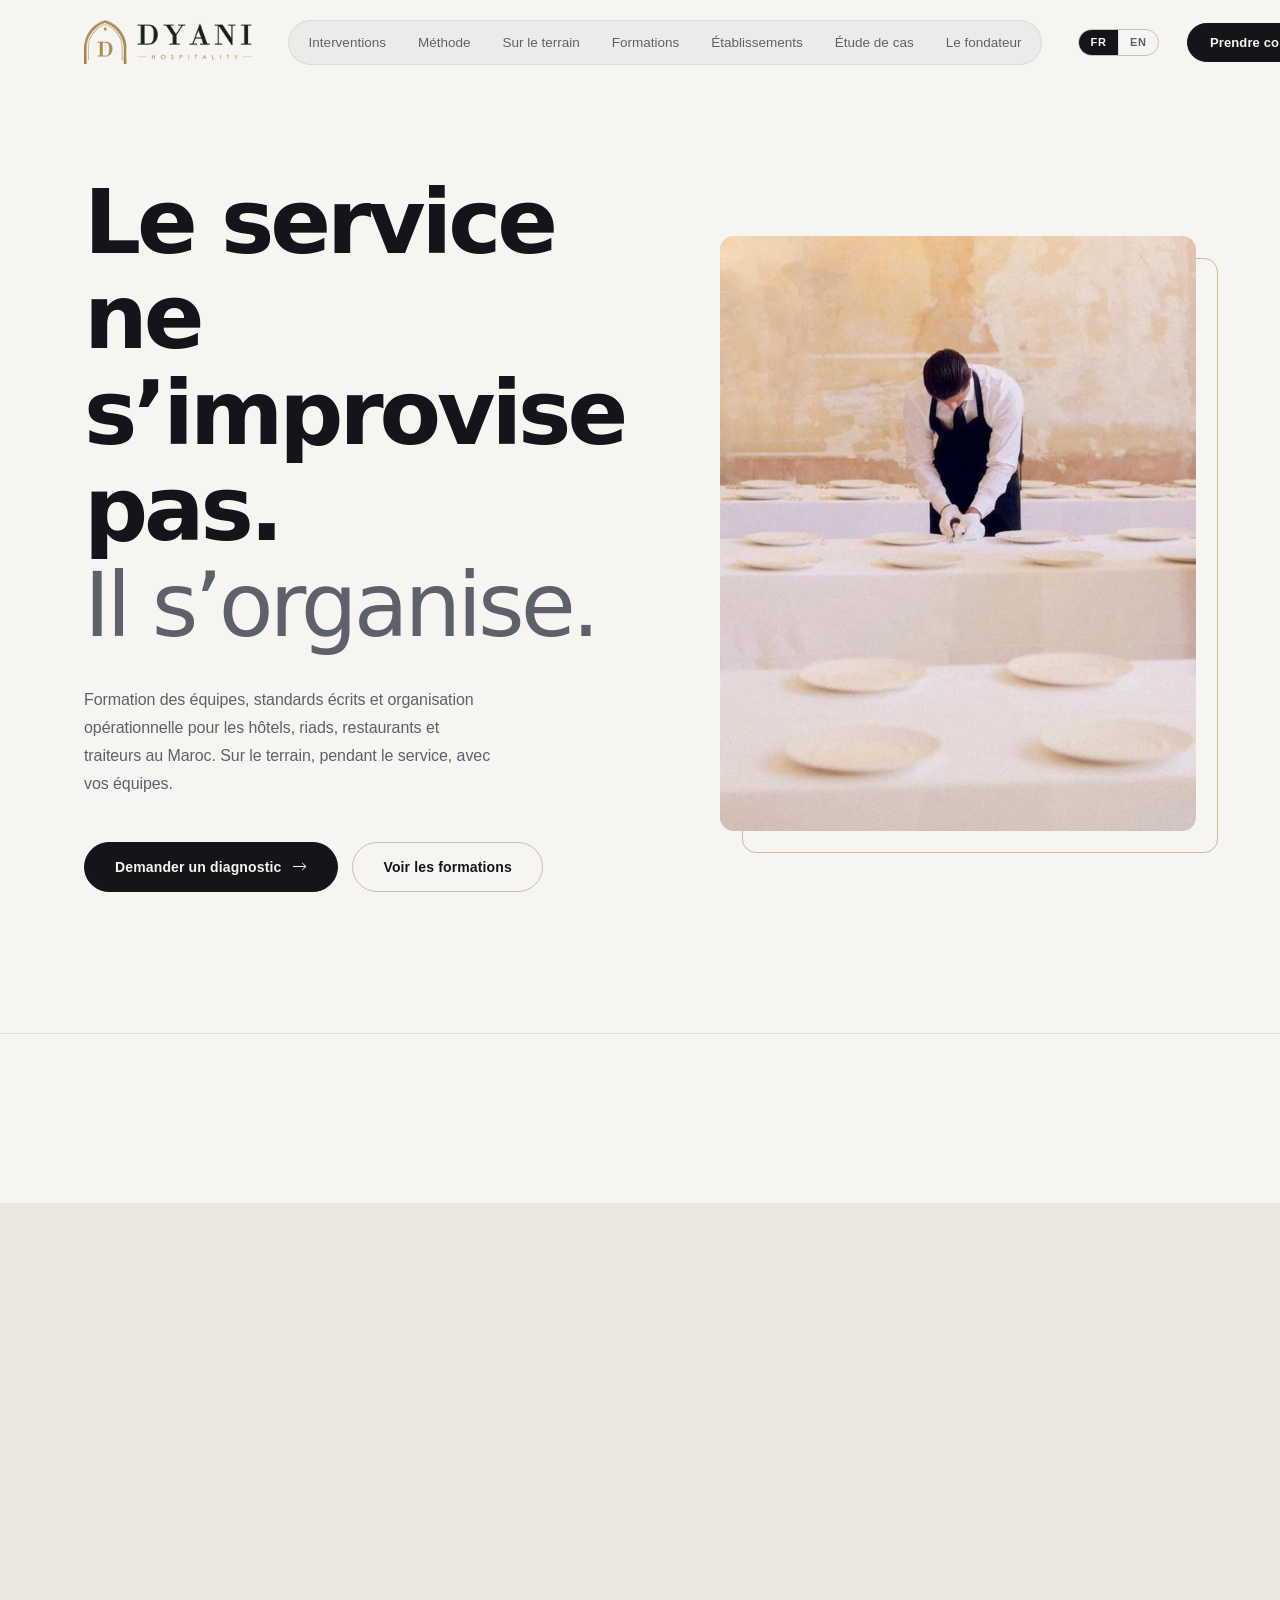
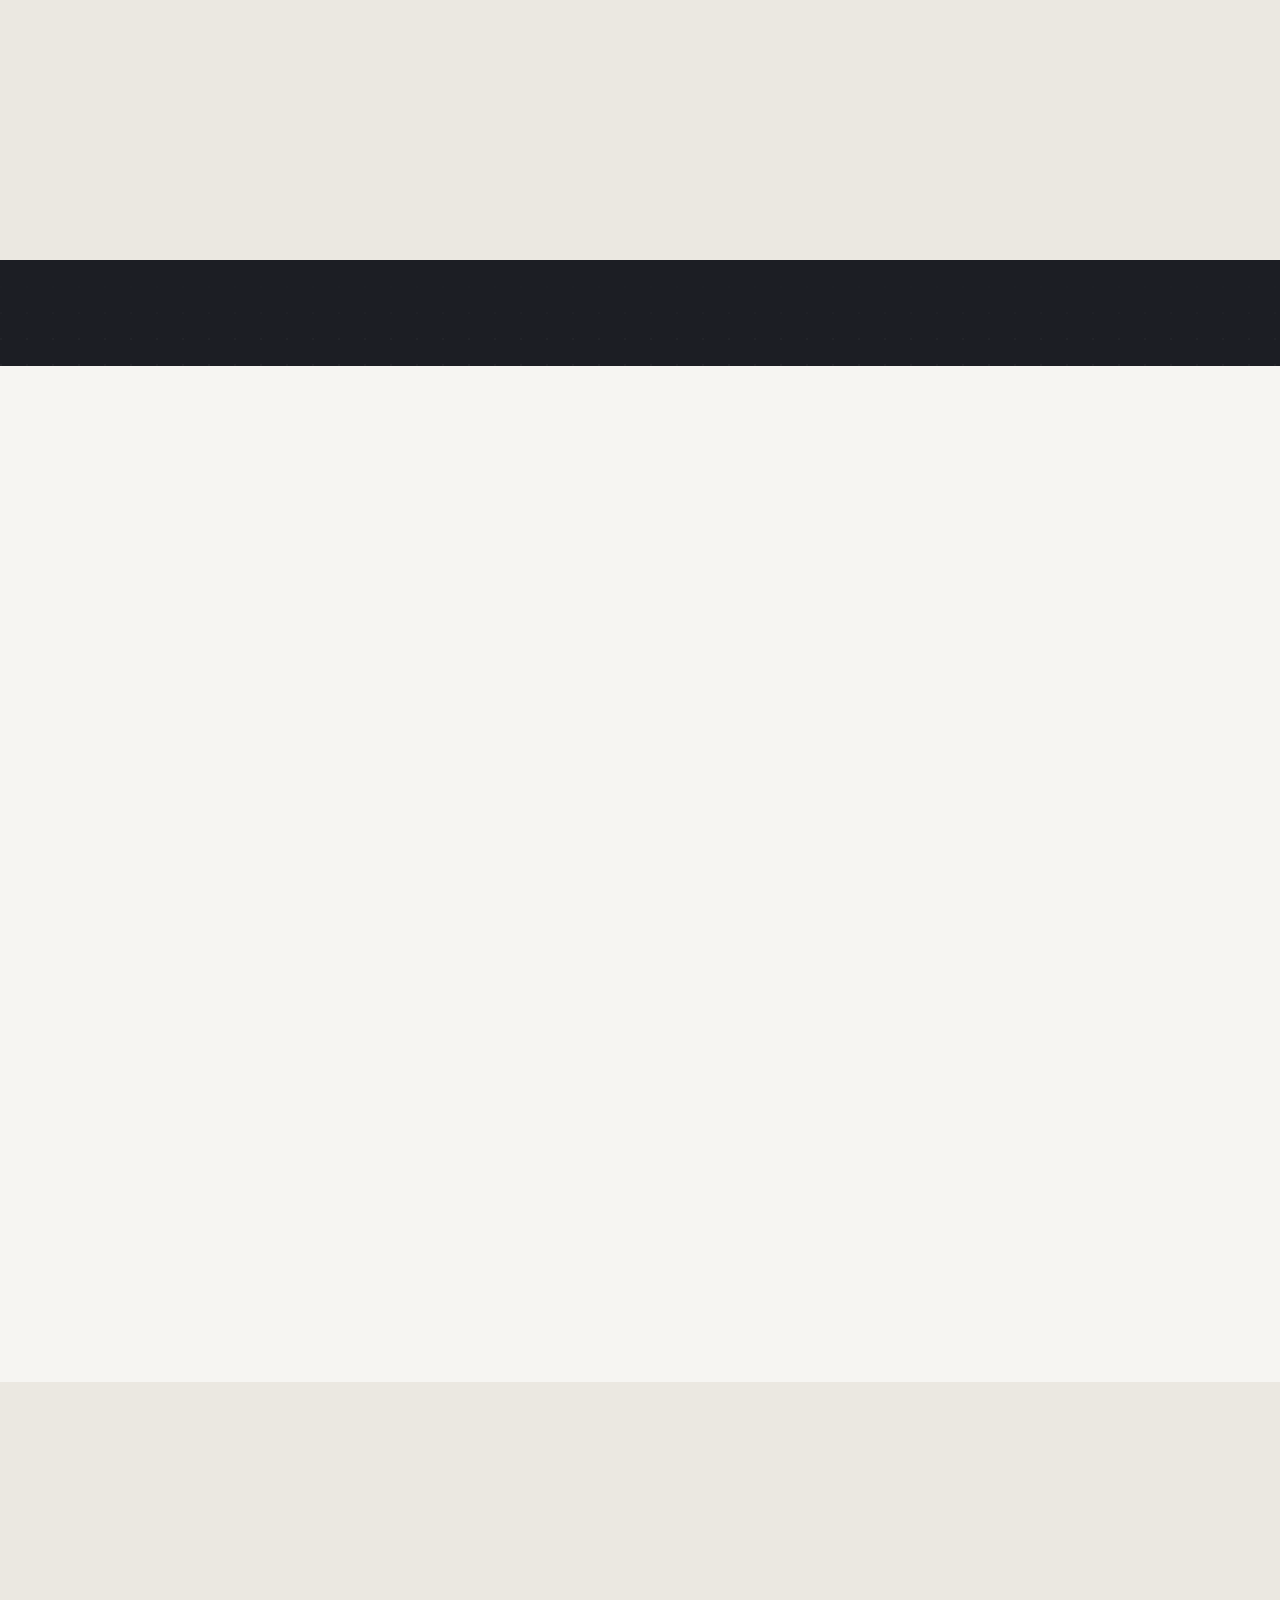
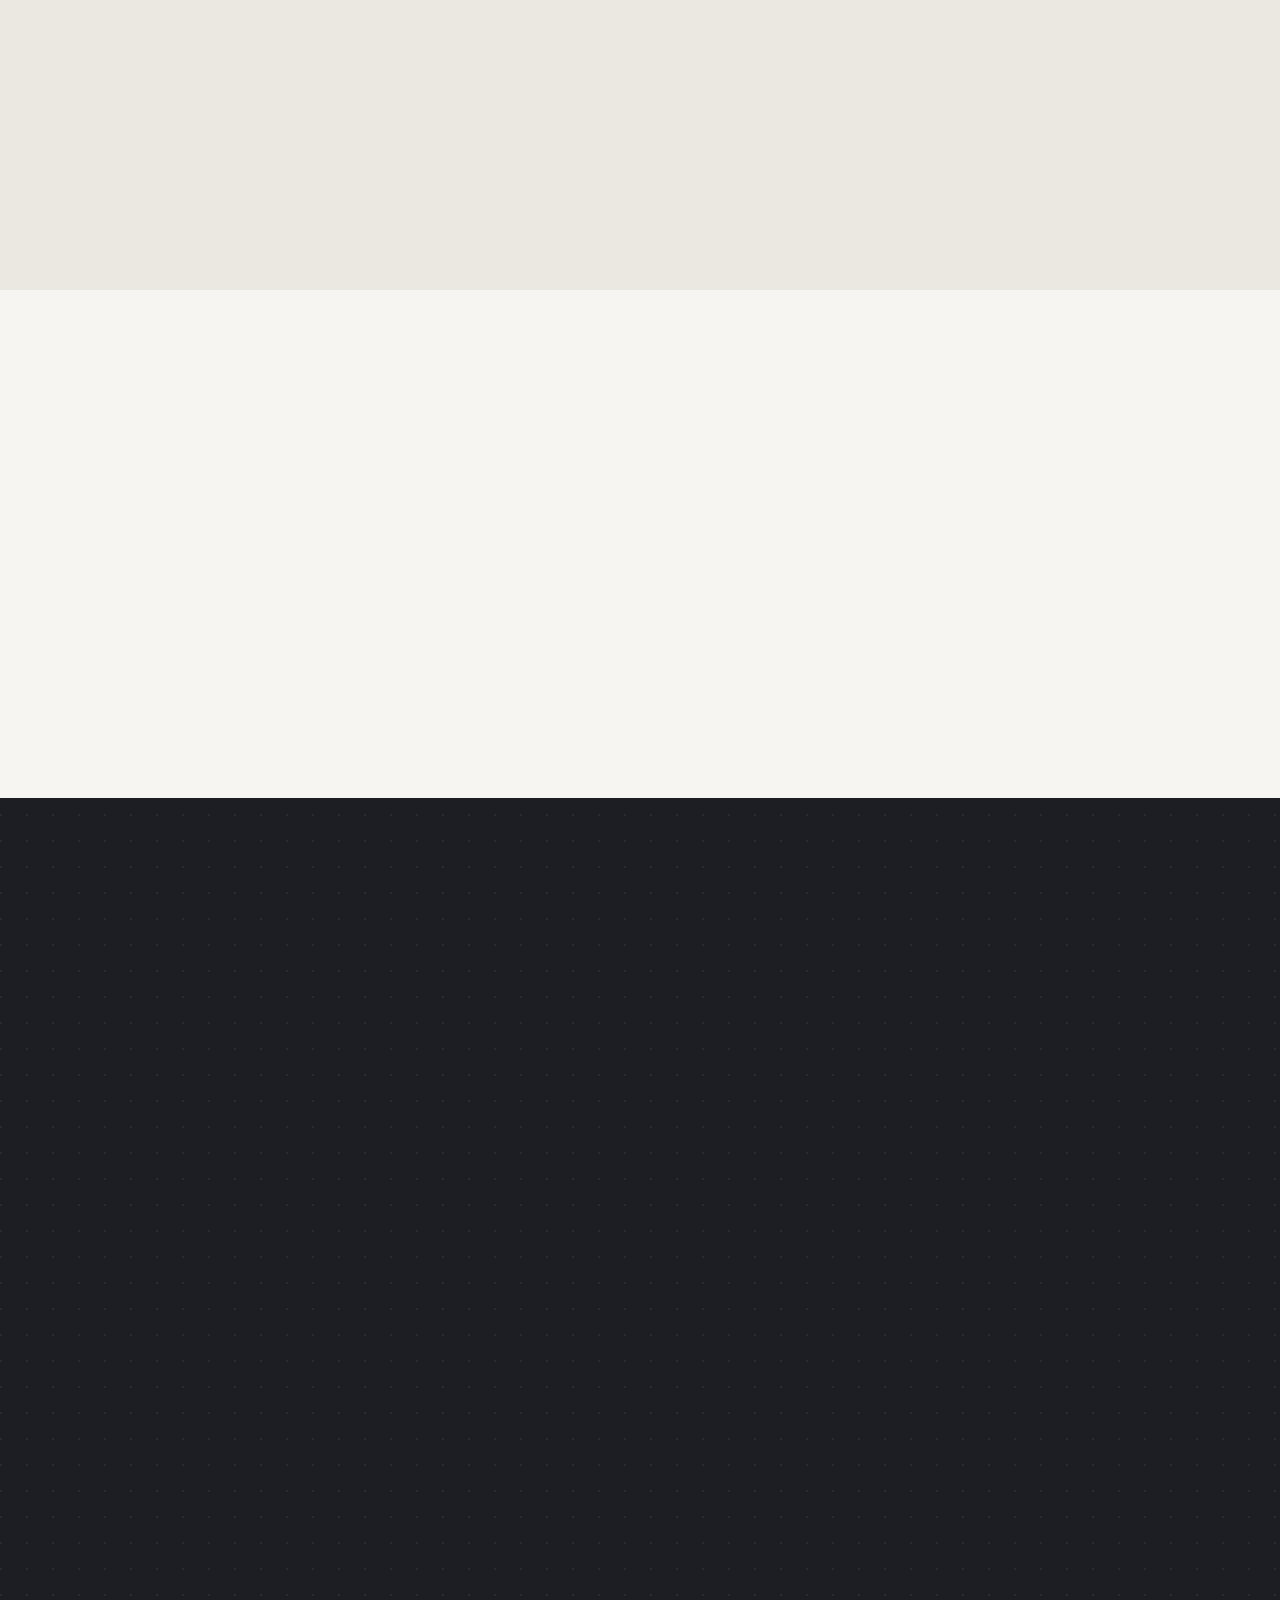
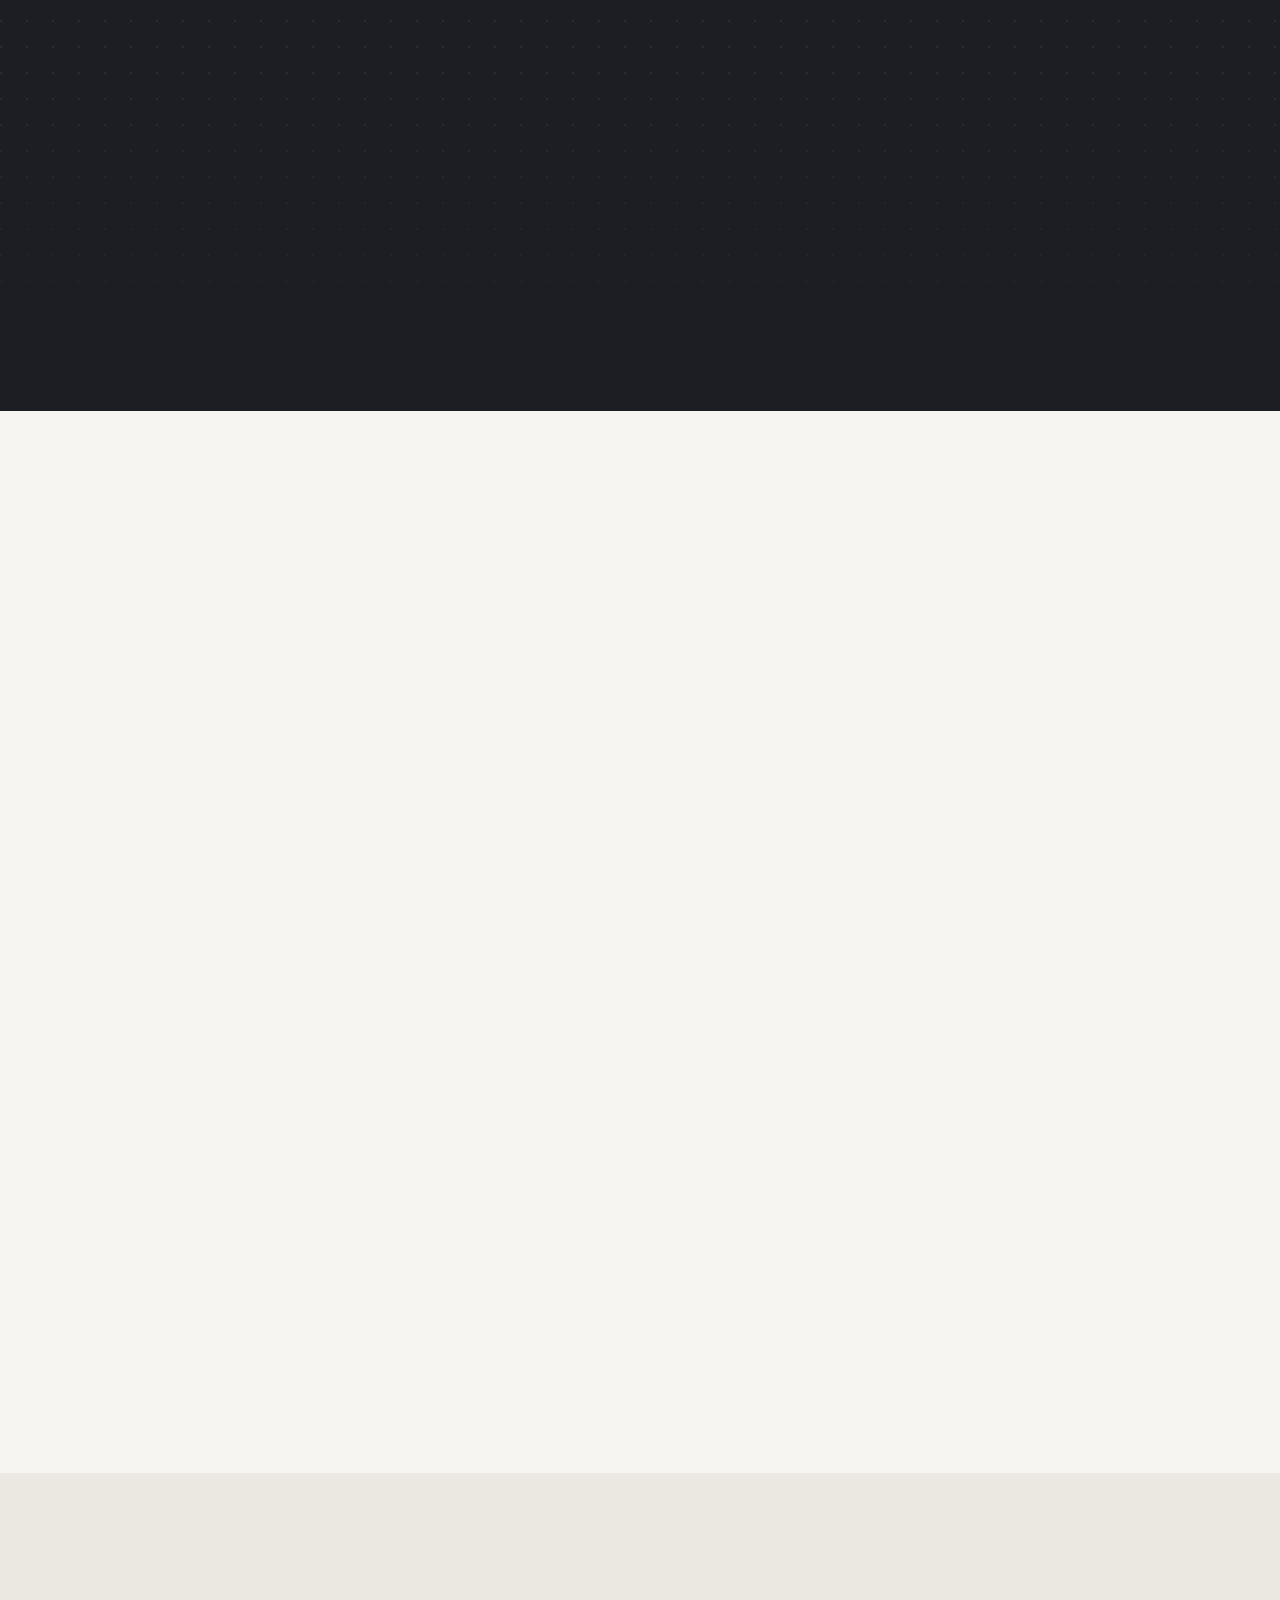
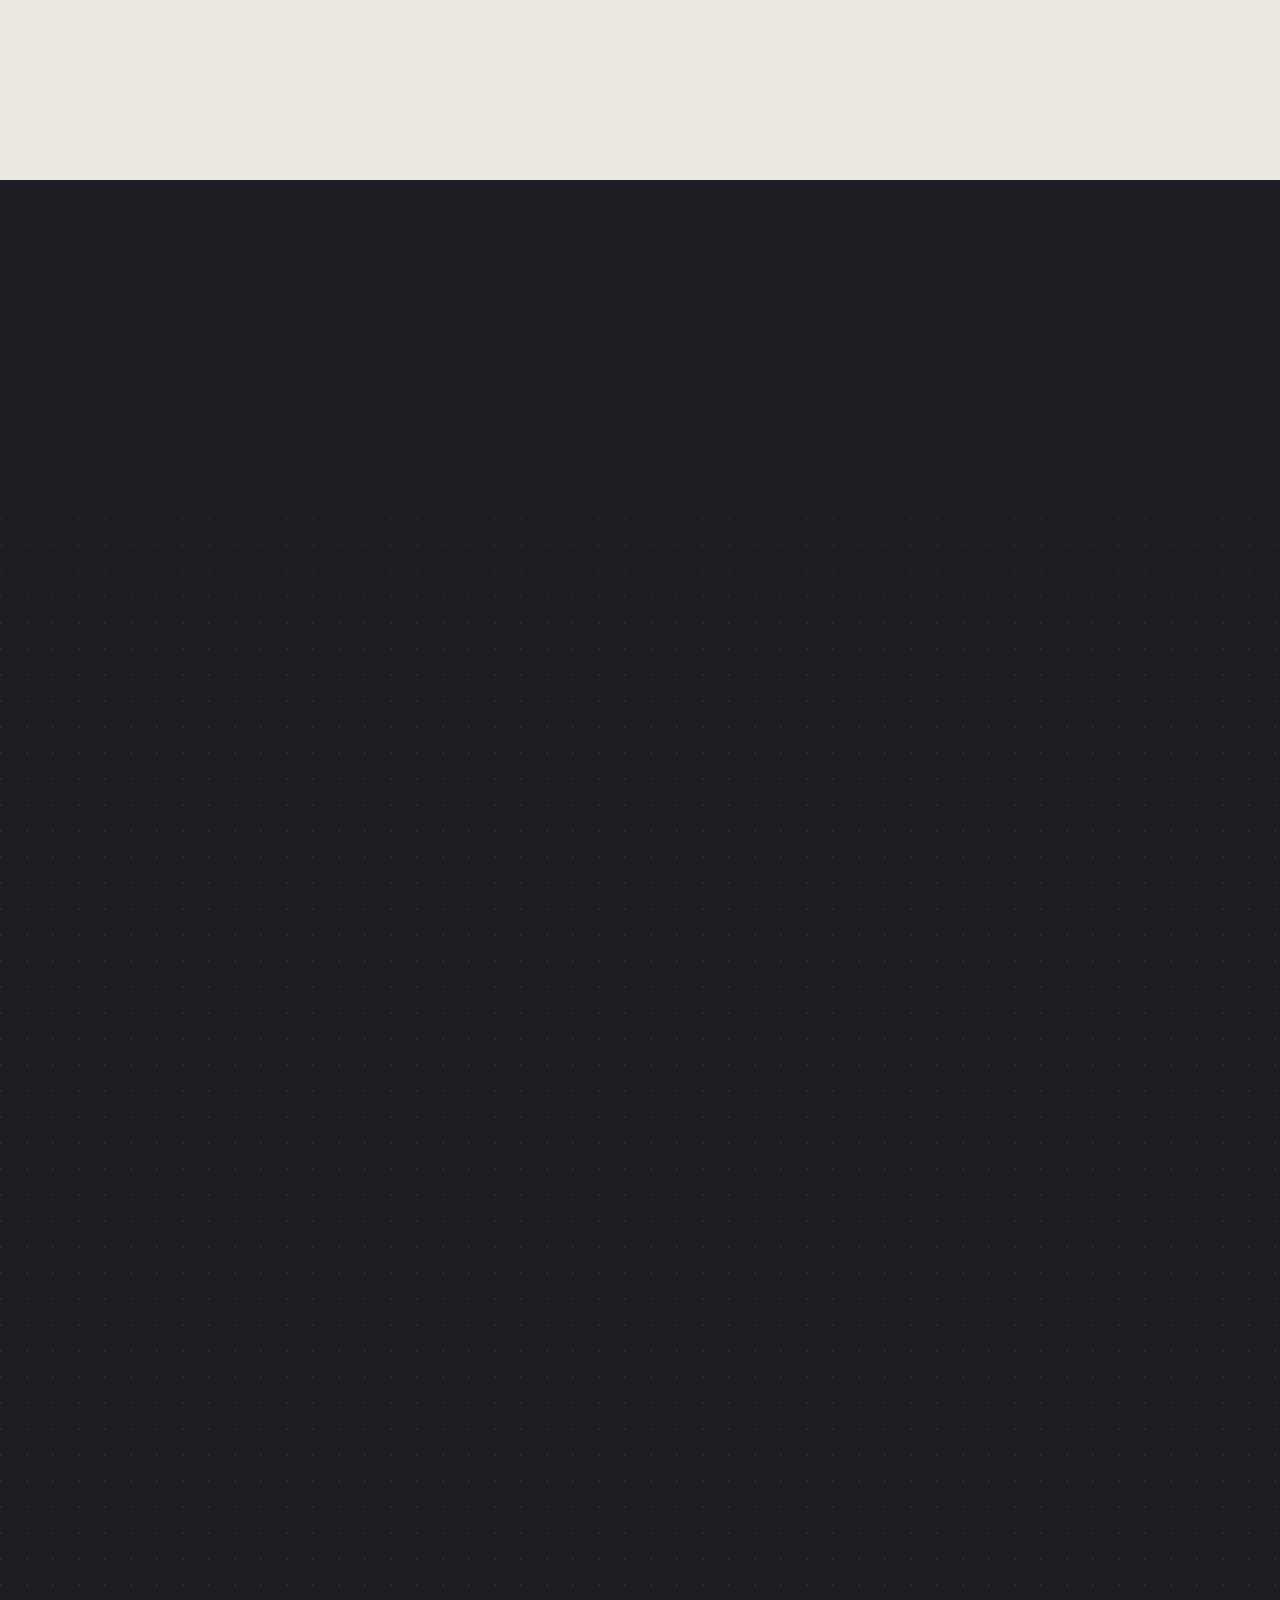
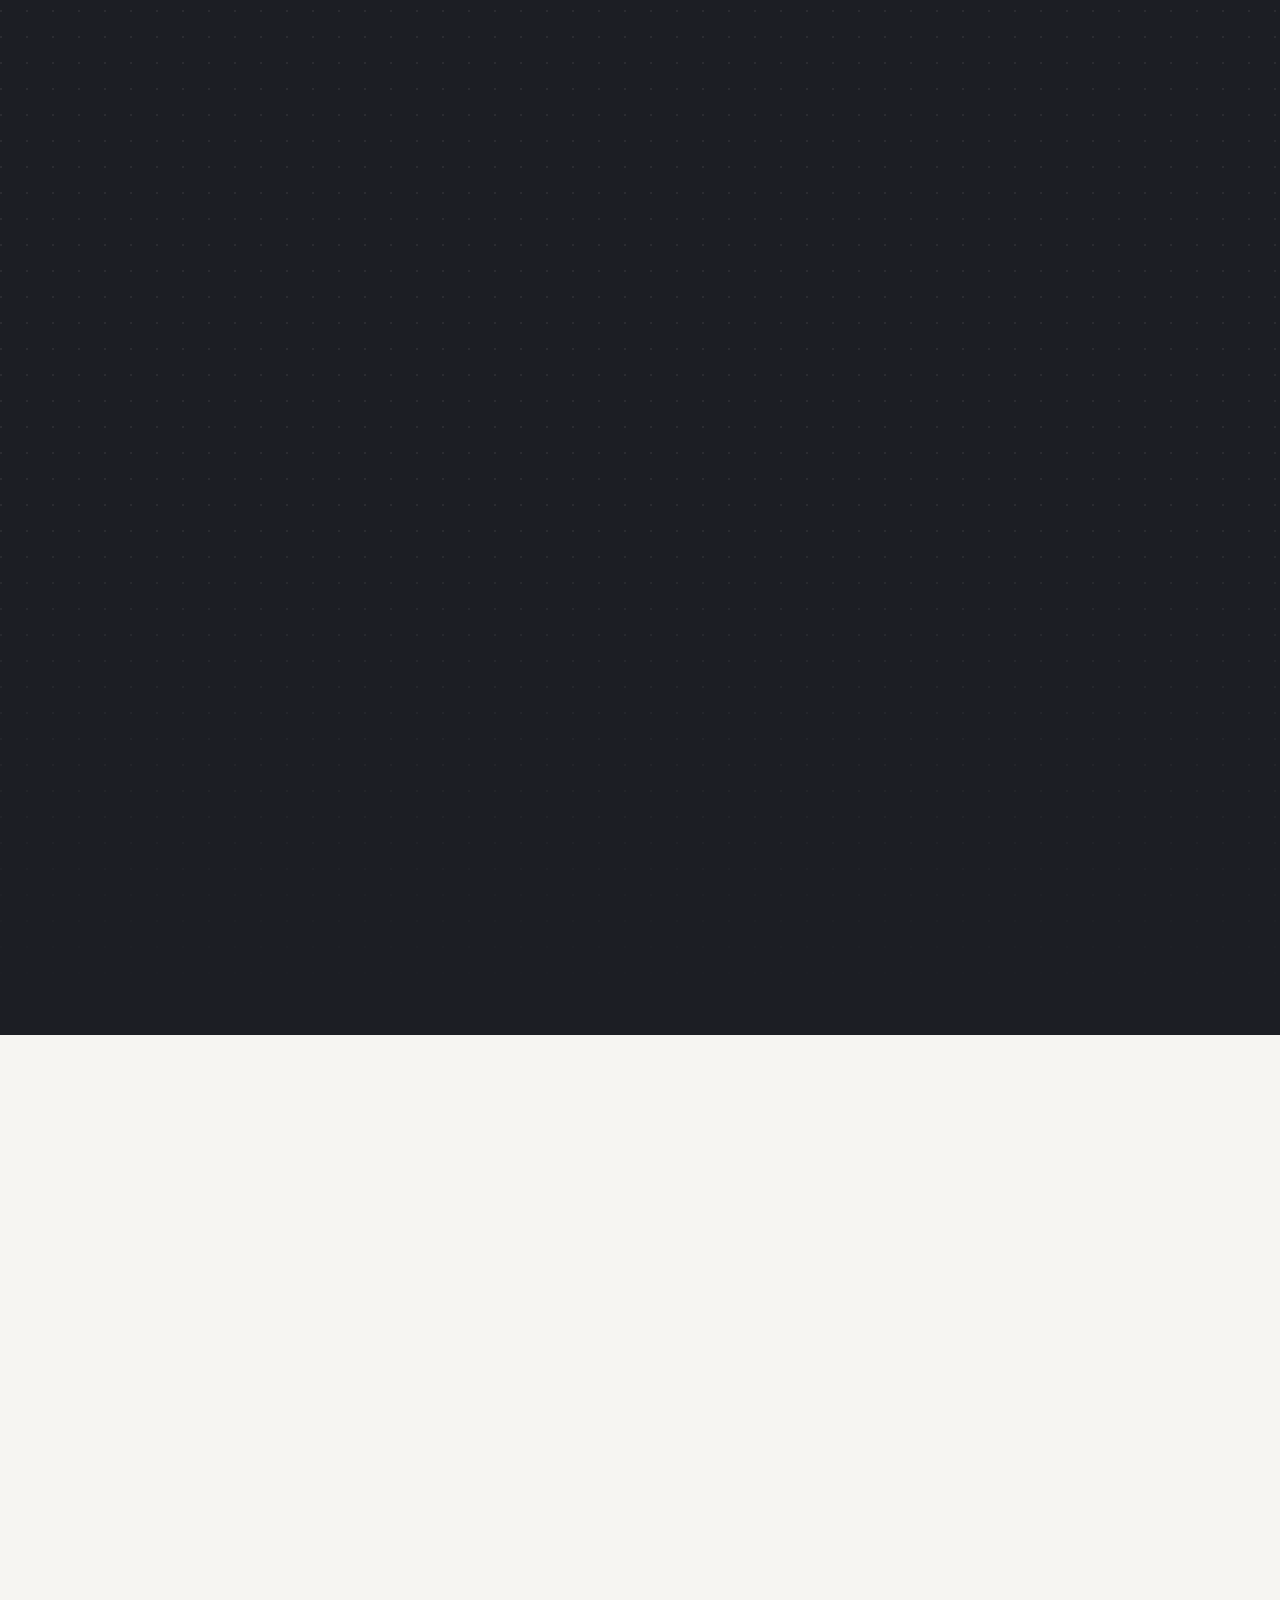
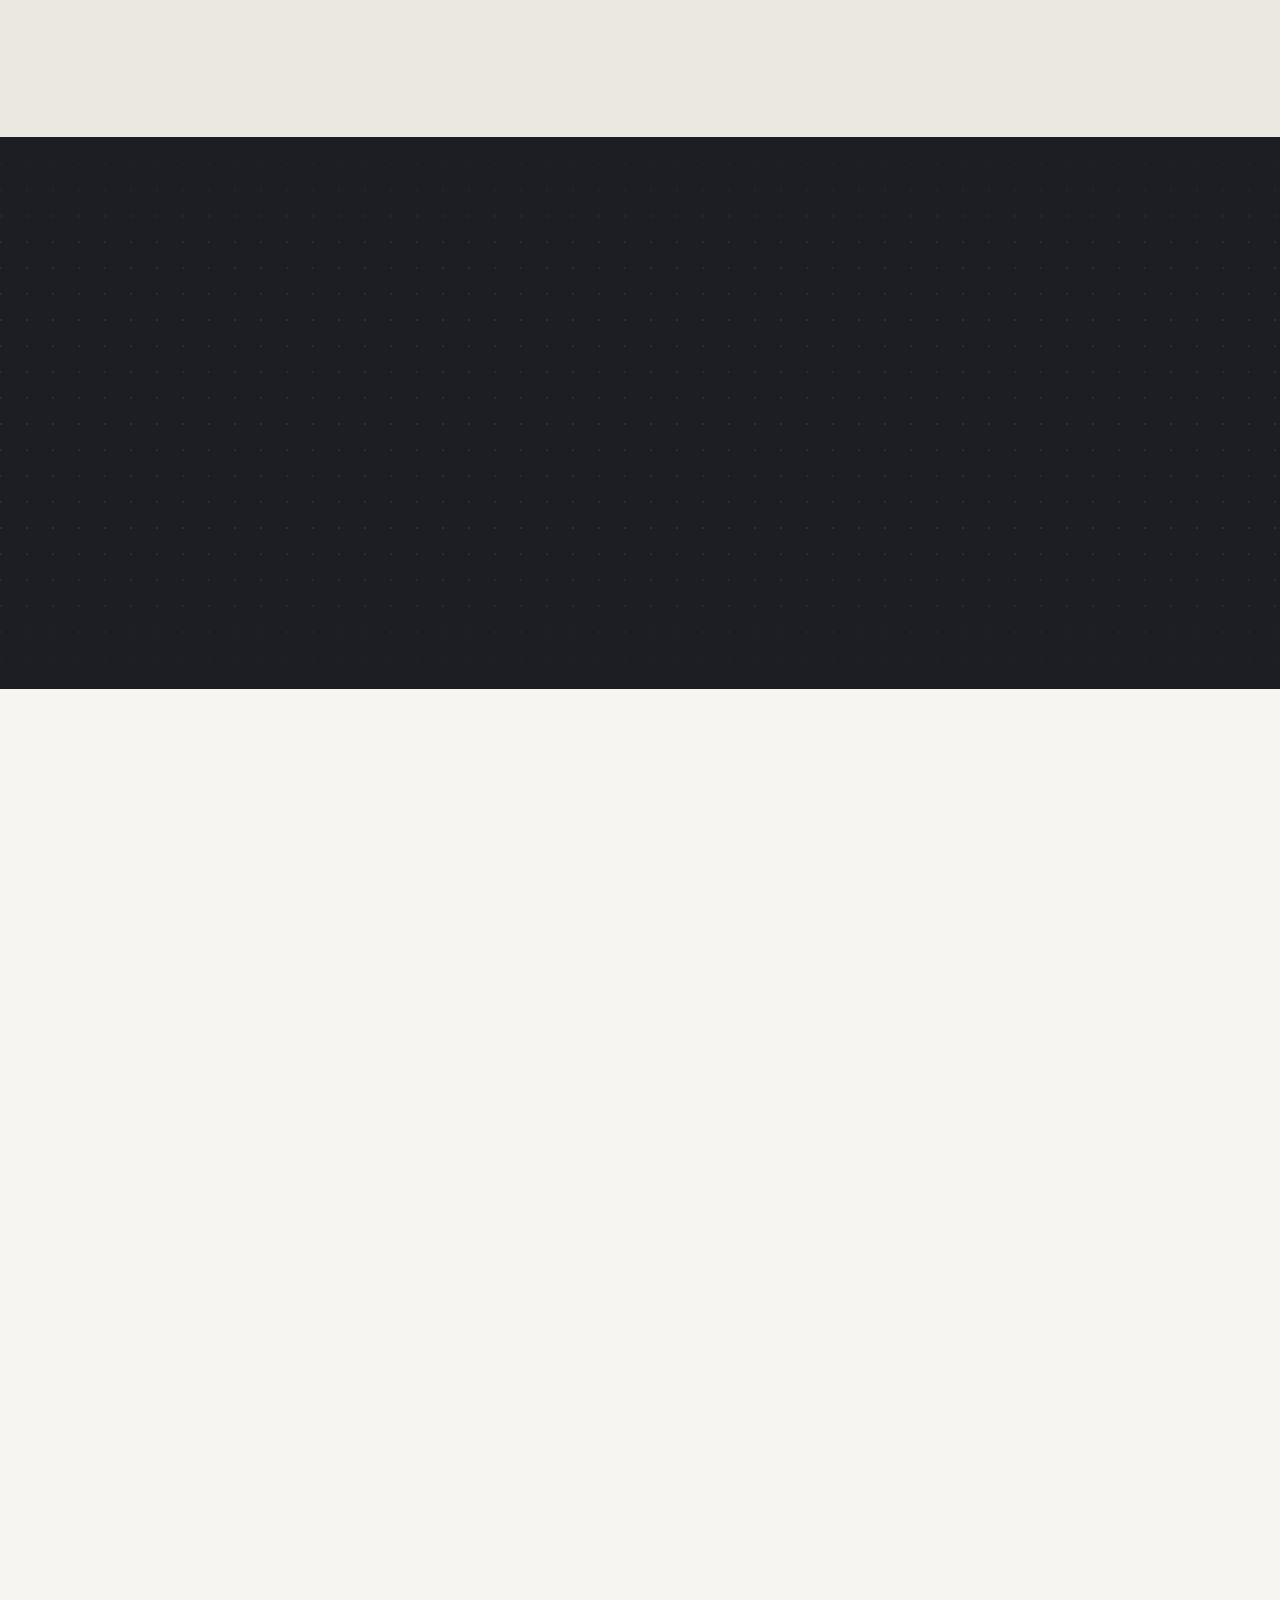
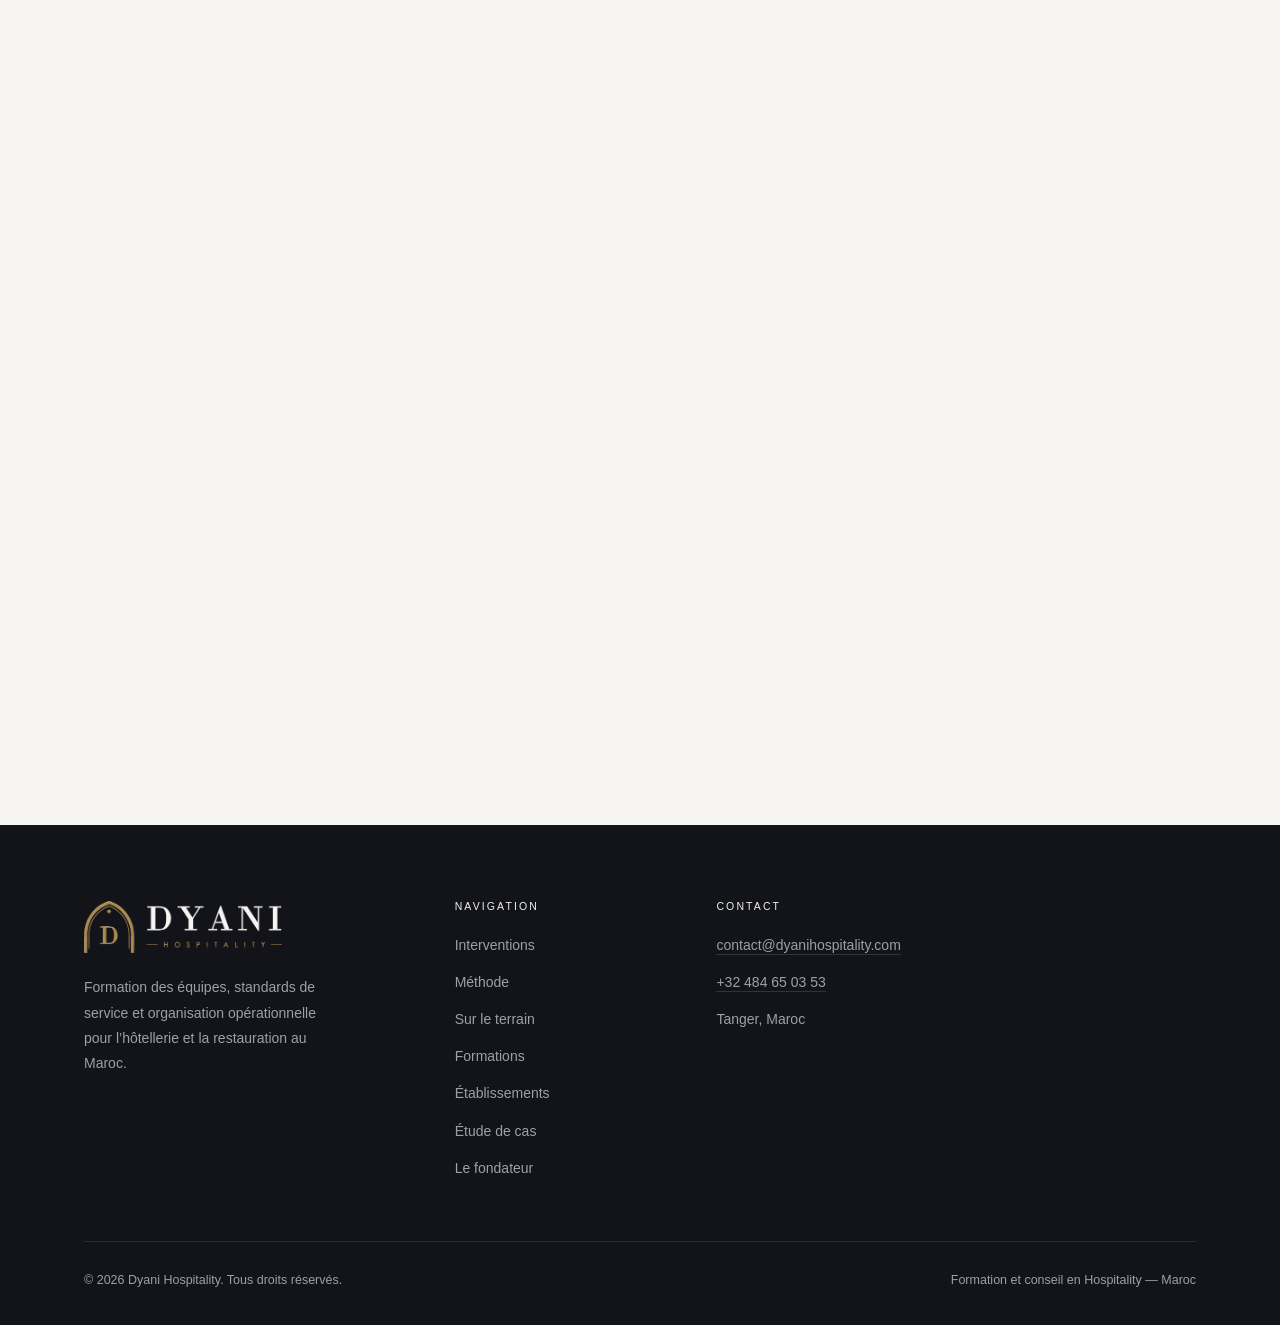
==== commit 2c39dfd6: "Refonte 3/13 annulée — retrait des fonds photographiques Les deux images d'ambiance posées à l'étape" ====
--- a/index.html
+++ b/index.html
@@ -159,13 +159,6 @@
 <!-- ==================== HERO ==================== -->
 
 <section class="hero">
-  <div class="hero__bg" aria-hidden="true">
-      <picture>
-        <source type="image/avif" srcset="assets/img/accueil-sonnette-900.avif 900w, assets/img/accueil-sonnette-1800.avif 1800w" sizes="100vw">
-        <source type="image/webp" srcset="assets/img/accueil-sonnette-900.webp 900w, assets/img/accueil-sonnette-1800.webp 1800w" sizes="100vw">
-        <img src="assets/img/accueil-sonnette-900.webp" alt="" width="1800" height="2700" decoding="async" loading="eager" fetchpriority="low">
-      </picture>
-    </div>
   <div class="wrap">
     <div class="hero__grid">
       <div>
@@ -549,13 +542,6 @@
 <!-- ==================== ÉTABLISSEMENTS ==================== -->
 
 <section class="section s-sable" id="etablissements">
-  <div class="sect__bg" aria-hidden="true">
-    <picture>
-      <source type="image/avif" srcset="assets/img/lobby-escalier-760.avif 760w, assets/img/lobby-escalier-1400.avif 1400w" sizes="100vw">
-      <source type="image/webp" srcset="assets/img/lobby-escalier-760.webp 760w, assets/img/lobby-escalier-1400.webp 1400w" sizes="100vw">
-      <img src="assets/img/lobby-escalier-760.webp" alt="" width="1400" height="2469" decoding="async" loading="lazy" fetchpriority="low">
-    </picture>
-  </div>
   <div class="wrap">
     <h2 class="display h-1 head u-mb-l" data-rv="up">Les établissements dont le service fait la différence</h2>
 
--- a/assets/css/style.css
+++ b/assets/css/style.css
@@ -212,62 +212,8 @@
 /* ============================================================
    4. HERO
    ============================================================ */
-/* ------------------------------------------------------------
-   FONDS PHOTOGRAPHIQUES
-   Deux images d'ambiance, très voilées : elles donnent de la
-   profondeur sans jamais disputer la lisibilité au texte. Le
-   voile est un dégradé, pas un aplat — l'image respire au centre
-   et se referme sous la barre de navigation, là où le contraste
-   compte le plus.
-   ------------------------------------------------------------ */
 .hero{position:relative;isolation:isolate;}
-.hero__bg,.sect__bg{
-  position:absolute;z-index:-1;overflow:hidden;
-  left:0;right:0;bottom:0;
-  pointer-events:none;
-}
-/* le fond du hero remonte sous l'en-tête, qui est transparent */
-.hero__bg{top:calc(-1 * var(--h-nav,85px));}
-.sect__bg{top:0;}
-.hero__bg img,.sect__bg img{
-  width:100%;height:100%;object-fit:cover;
-  object-position:64% 42%;
-}
-.hero__bg::after,.sect__bg::after{
-  content:"";position:absolute;inset:0;
-}
-/* fond clair : on ne laisse passer qu'un voile chaud */
-.hero__bg::after{
-  background:linear-gradient(
-    180deg,
-    color-mix(in srgb,var(--chaux) 95%,transparent) 0%,
-    color-mix(in srgb,var(--chaux) 88%,transparent) 34%,
-    color-mix(in srgb,var(--chaux) 91%,transparent) 72%,
-    var(--chaux) 100%);
-}
-/* Bande lin : le fond ne couvre que le haut de la section — la
-   titraille et la ligne des jalons. Il s'éteint bien avant les
-   cartes des profils, qui doivent rester posées sur un aplat.
-   L'image n'apporte qu'une profondeur, jamais un motif lisible. */
-.sect__bg{height:min(62%,660px);bottom:auto;}
-.sect__bg img{object-position:50% 26%;opacity:.55;}
-.sect__bg::after{
-  background:linear-gradient(
-    180deg,
-    var(--sable) 0%,
-    color-mix(in srgb,var(--sable) 88%,transparent) 26%,
-    color-mix(in srgb,var(--sable) 92%,transparent) 62%,
-    var(--sable) 100%);
-}
 .s-sable{position:relative;isolation:isolate;}
-
-@media (max-width:760px){
-  /* en petite largeur le texte occupe toute la colonne : le fond
-     se retire encore un peu pour ne rien gêner */
-  .hero__bg img{object-position:66% 38%;}
-  .sect__bg{height:min(52%,460px);}
-  .sect__bg img{opacity:.4;}
-}
 
 .hero{padding-block:clamp(52px,7vw,96px) clamp(40px,5vw,72px);}
 .hero__grid{display:grid;grid-template-columns:1.08fr .92fr;gap:clamp(40px,6vw,90px);align-items:center;}
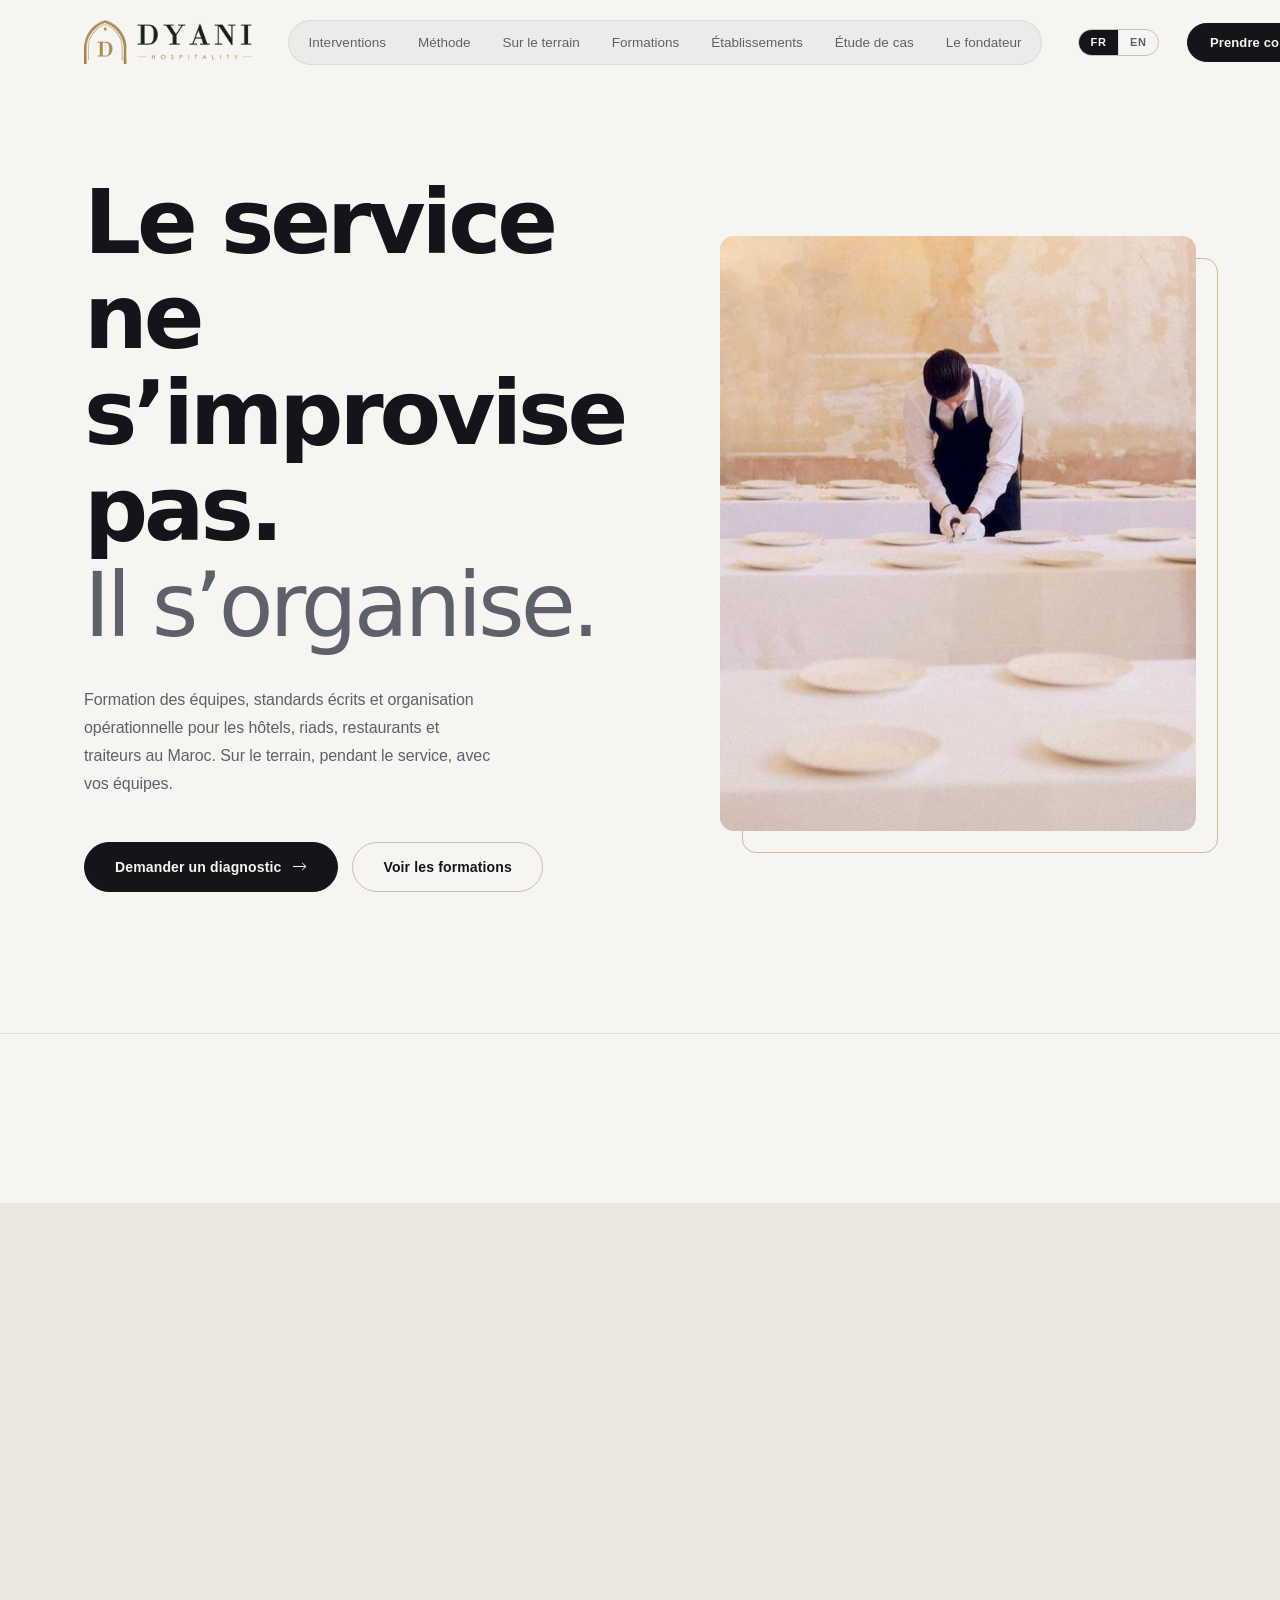
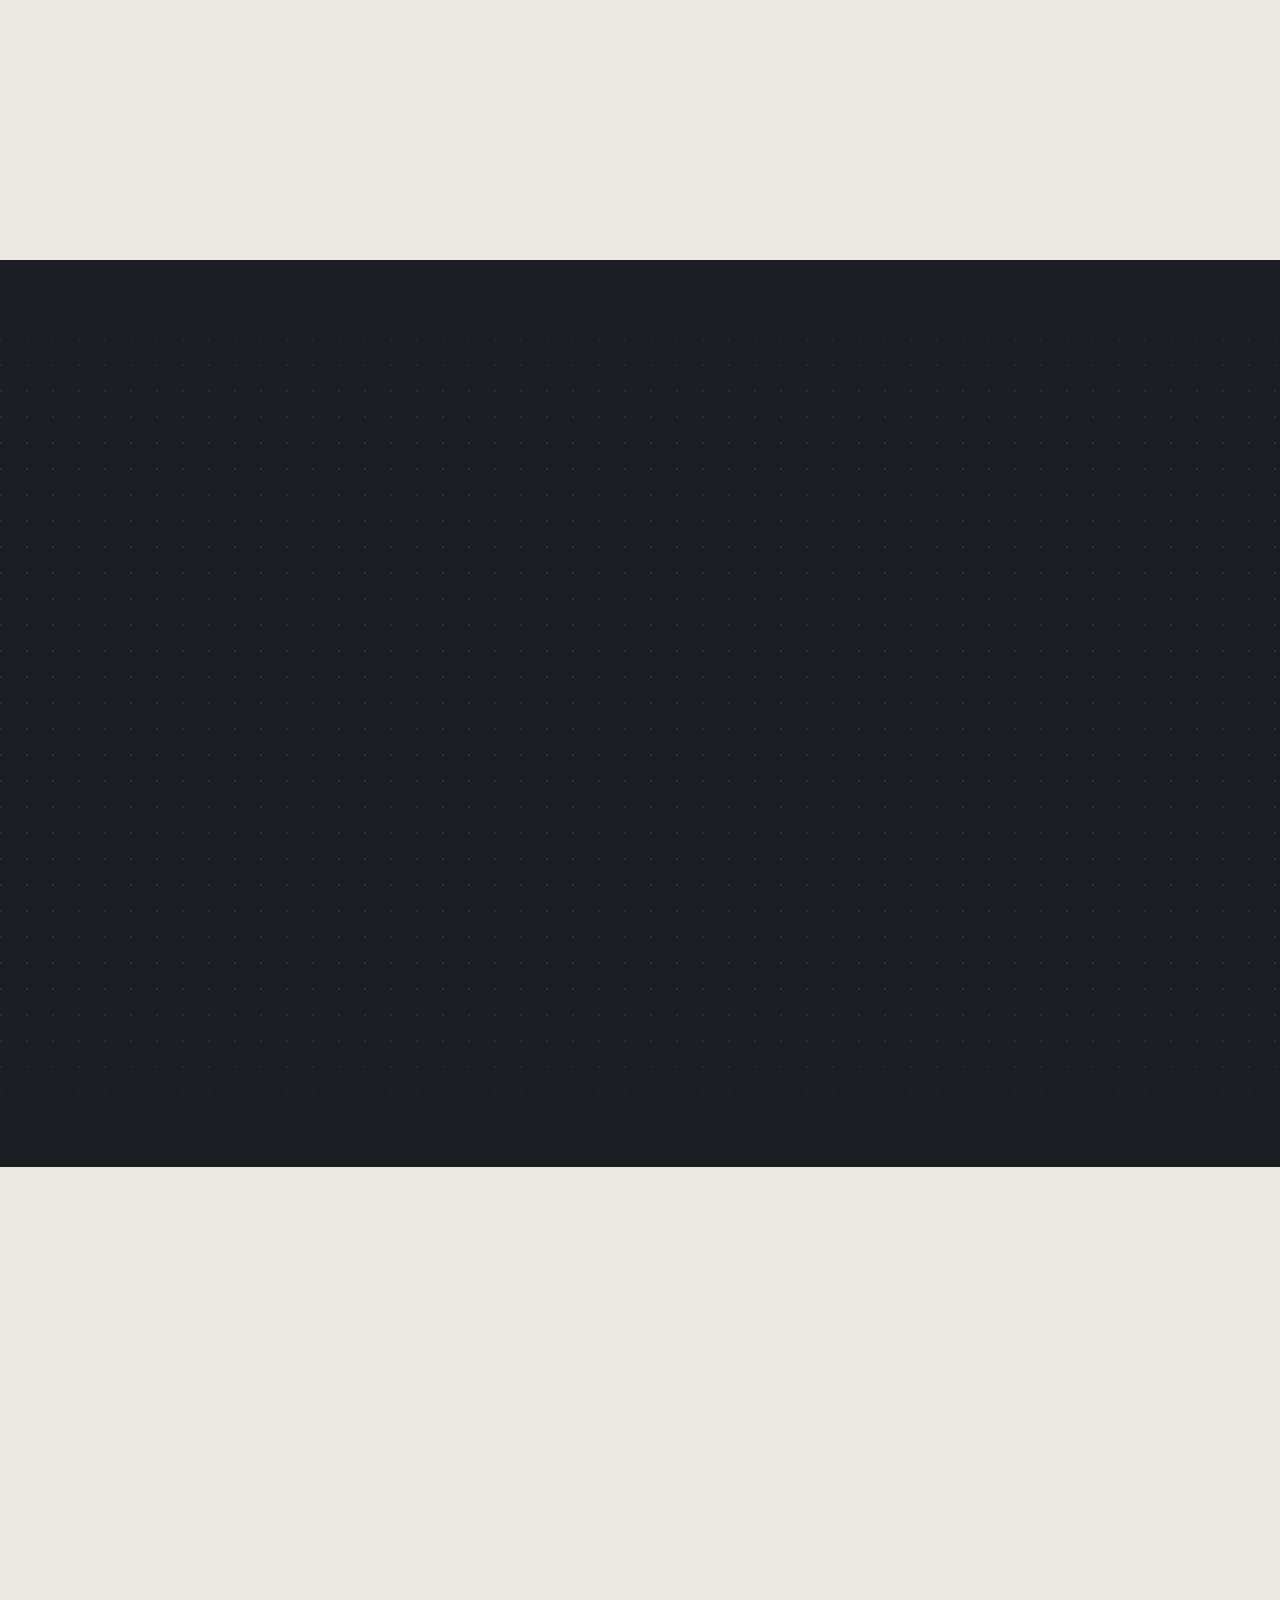
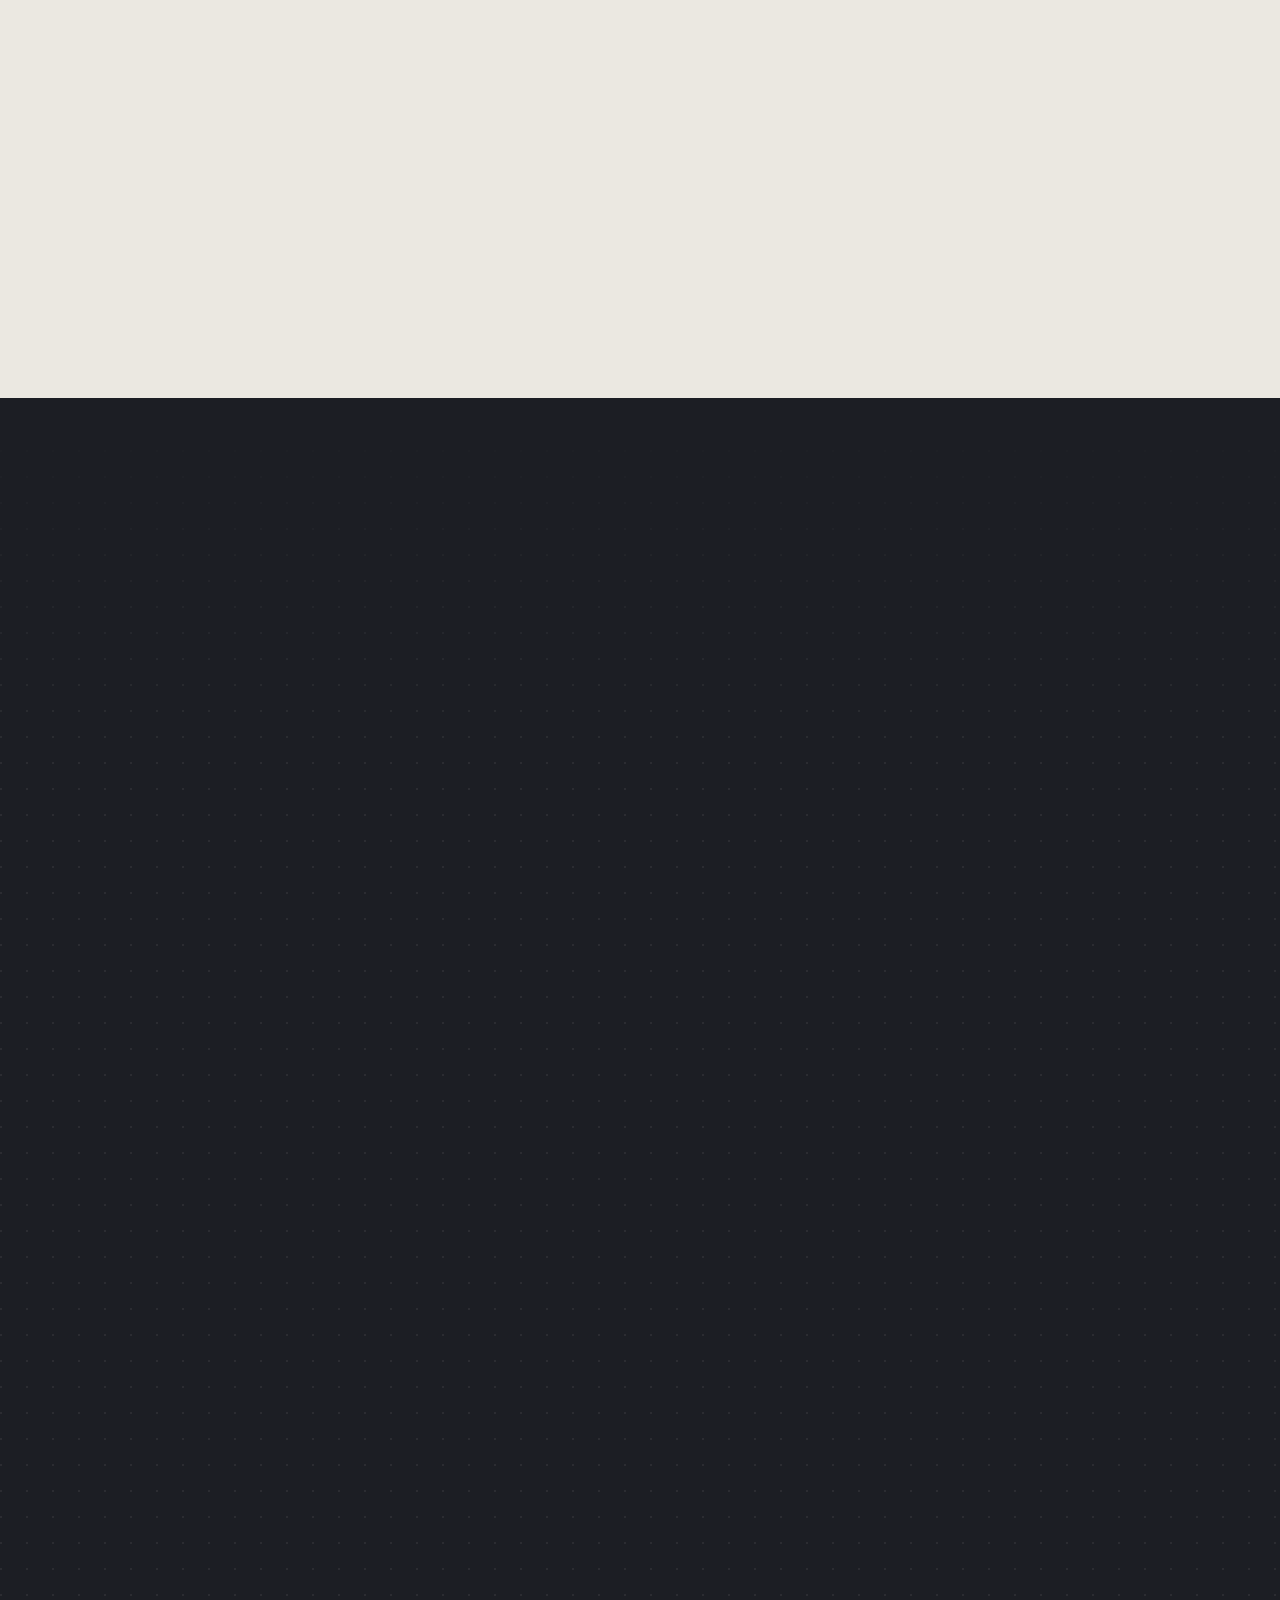
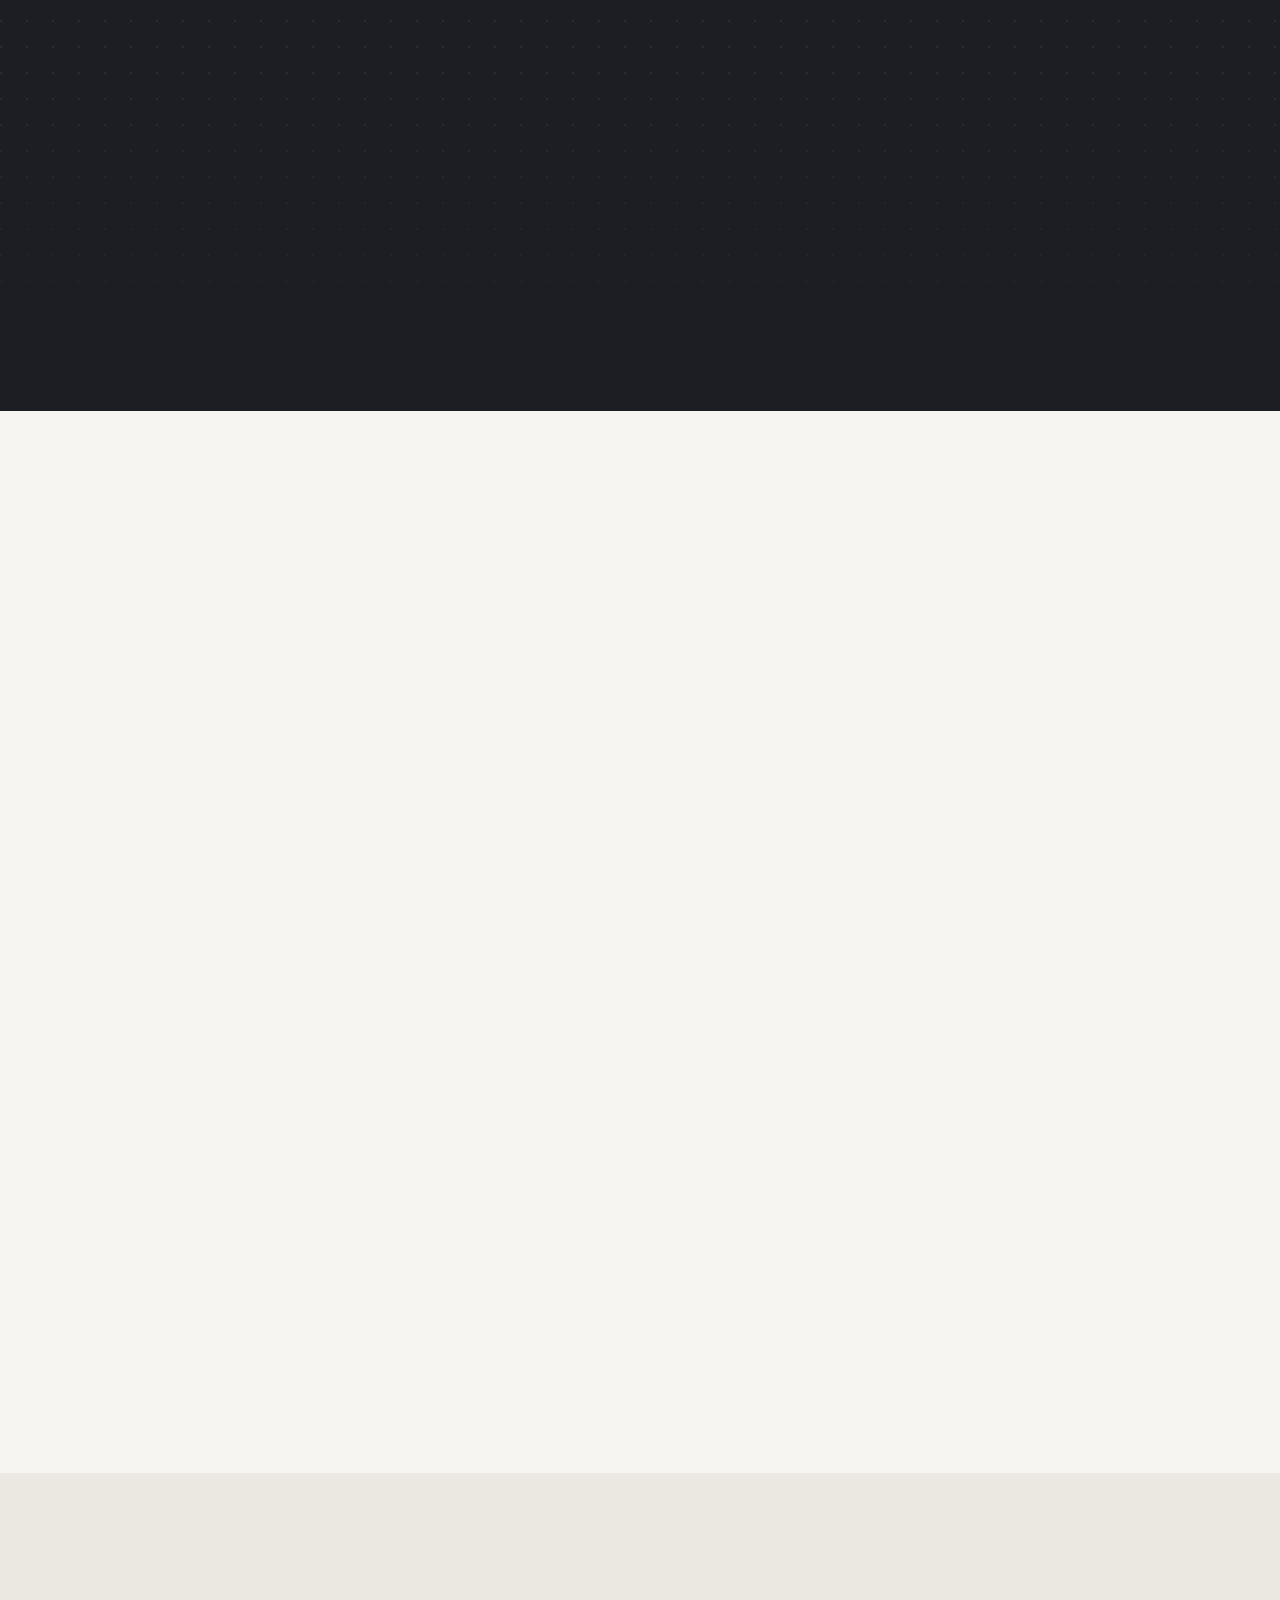
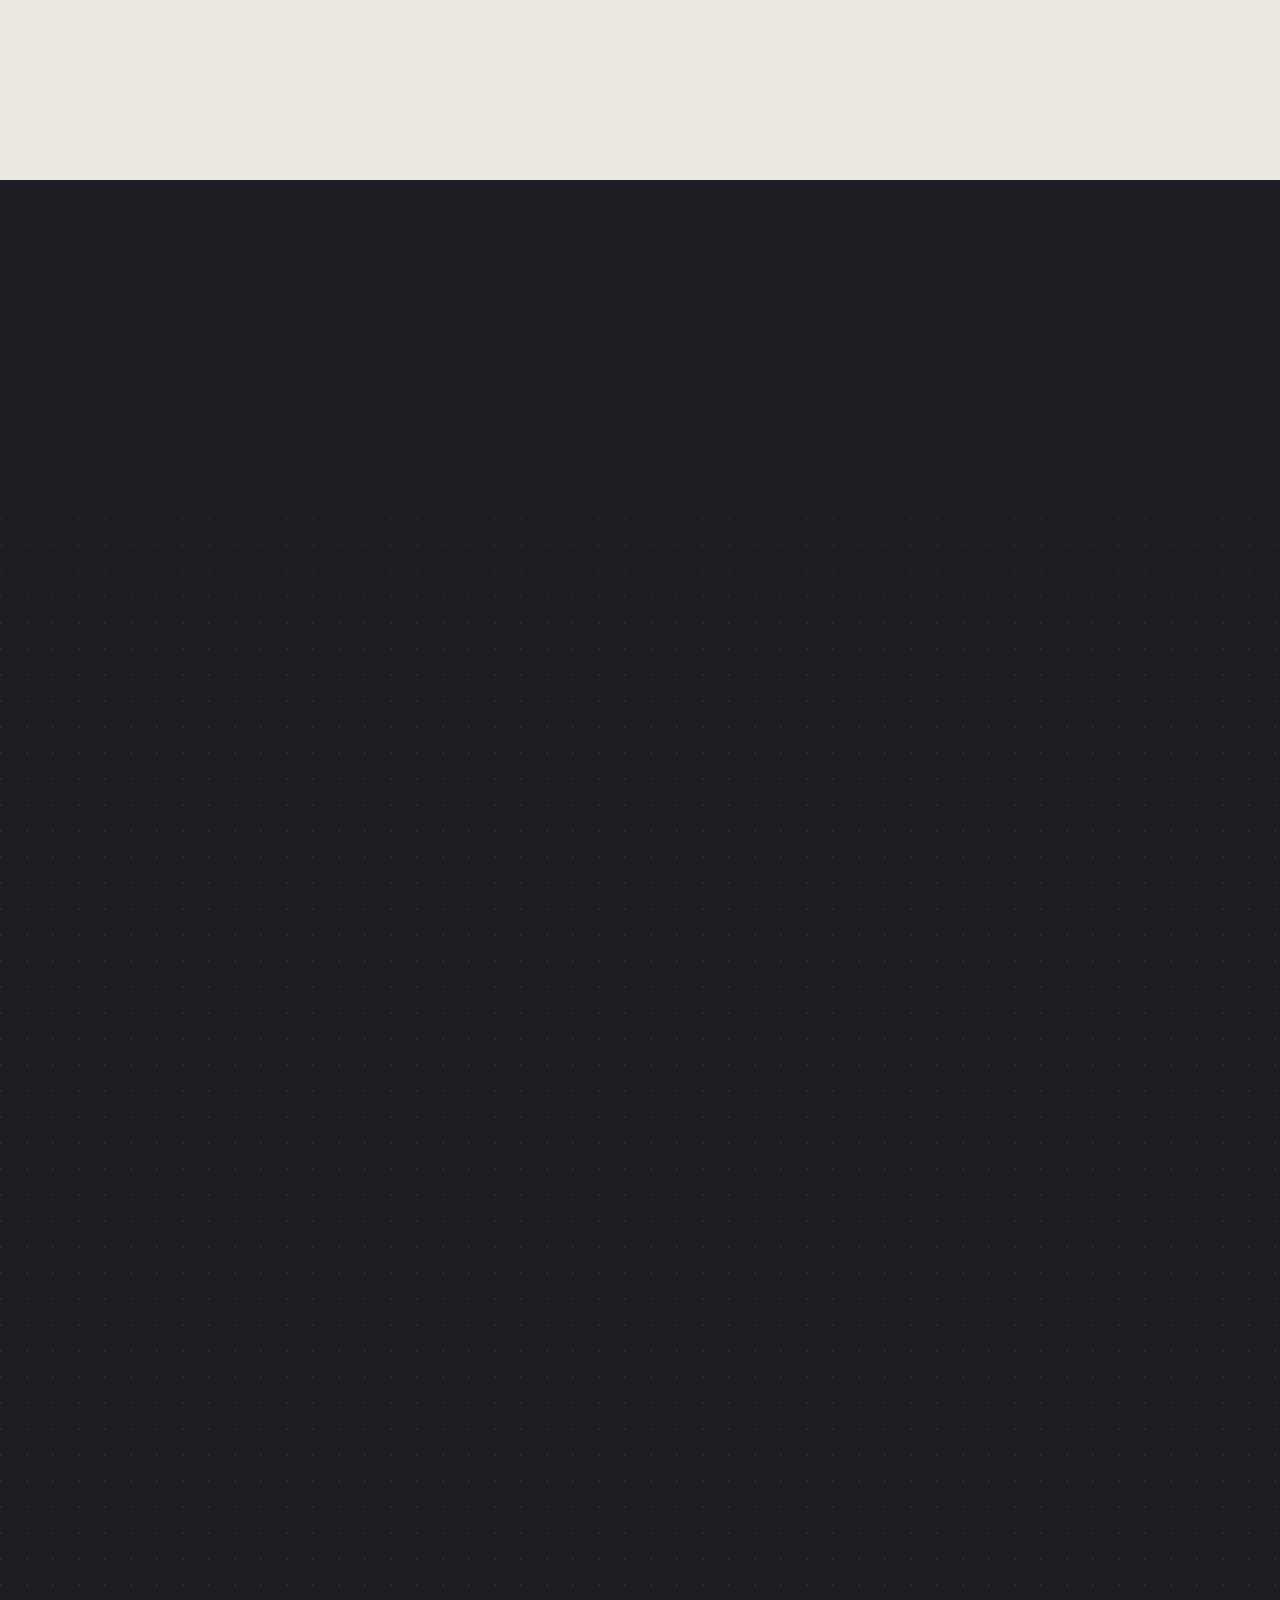
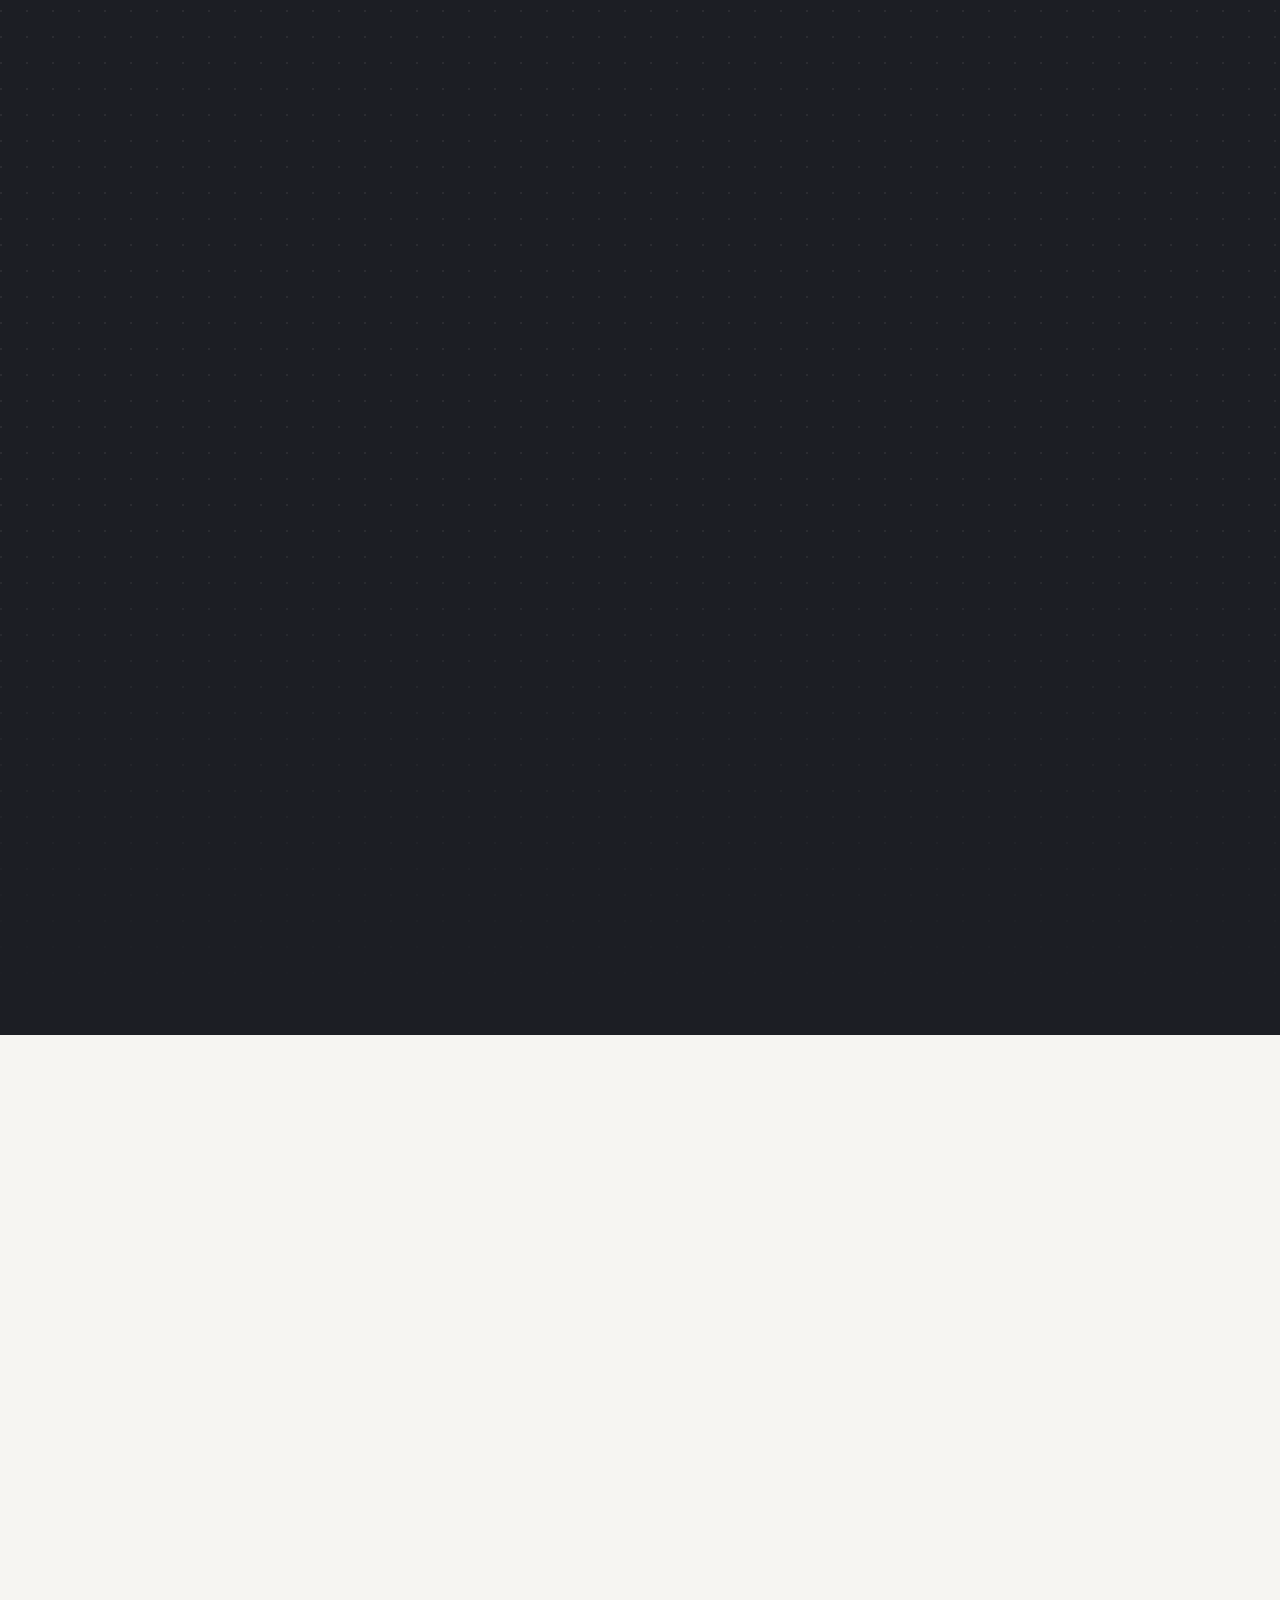
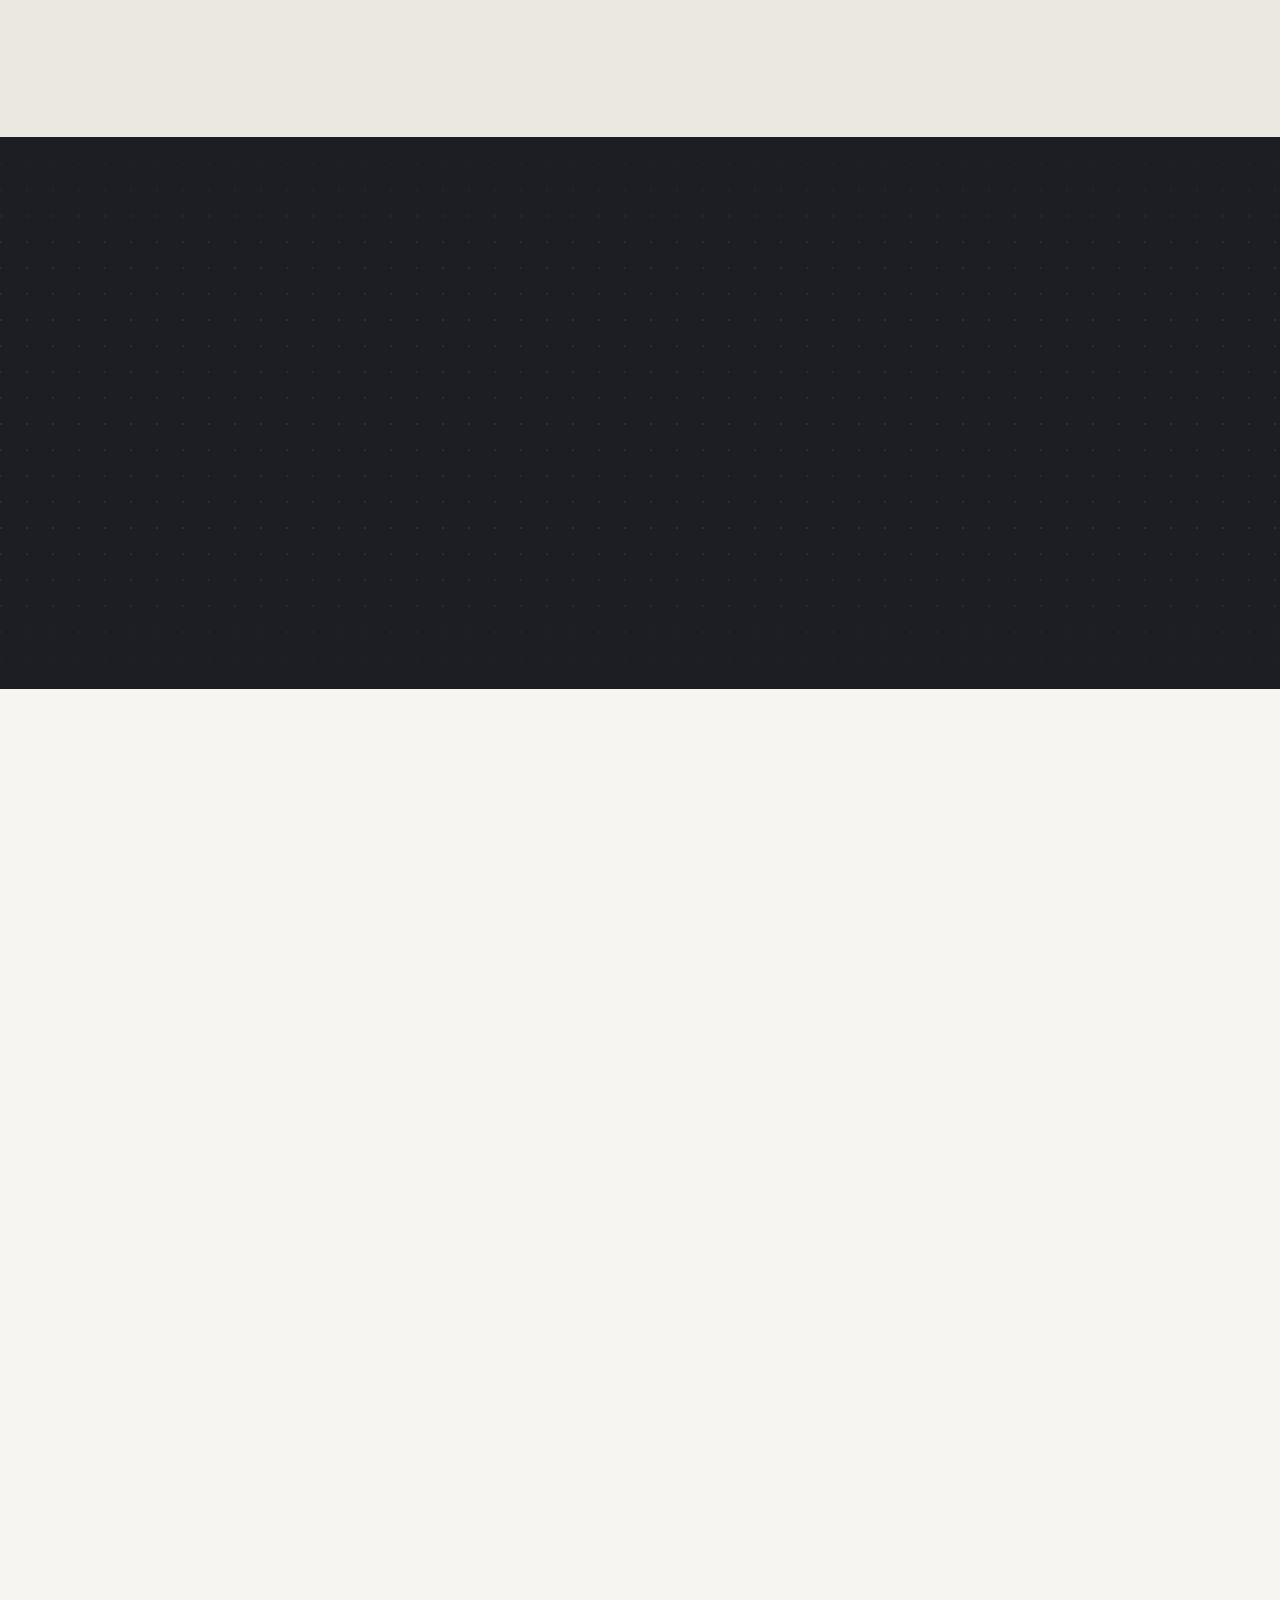
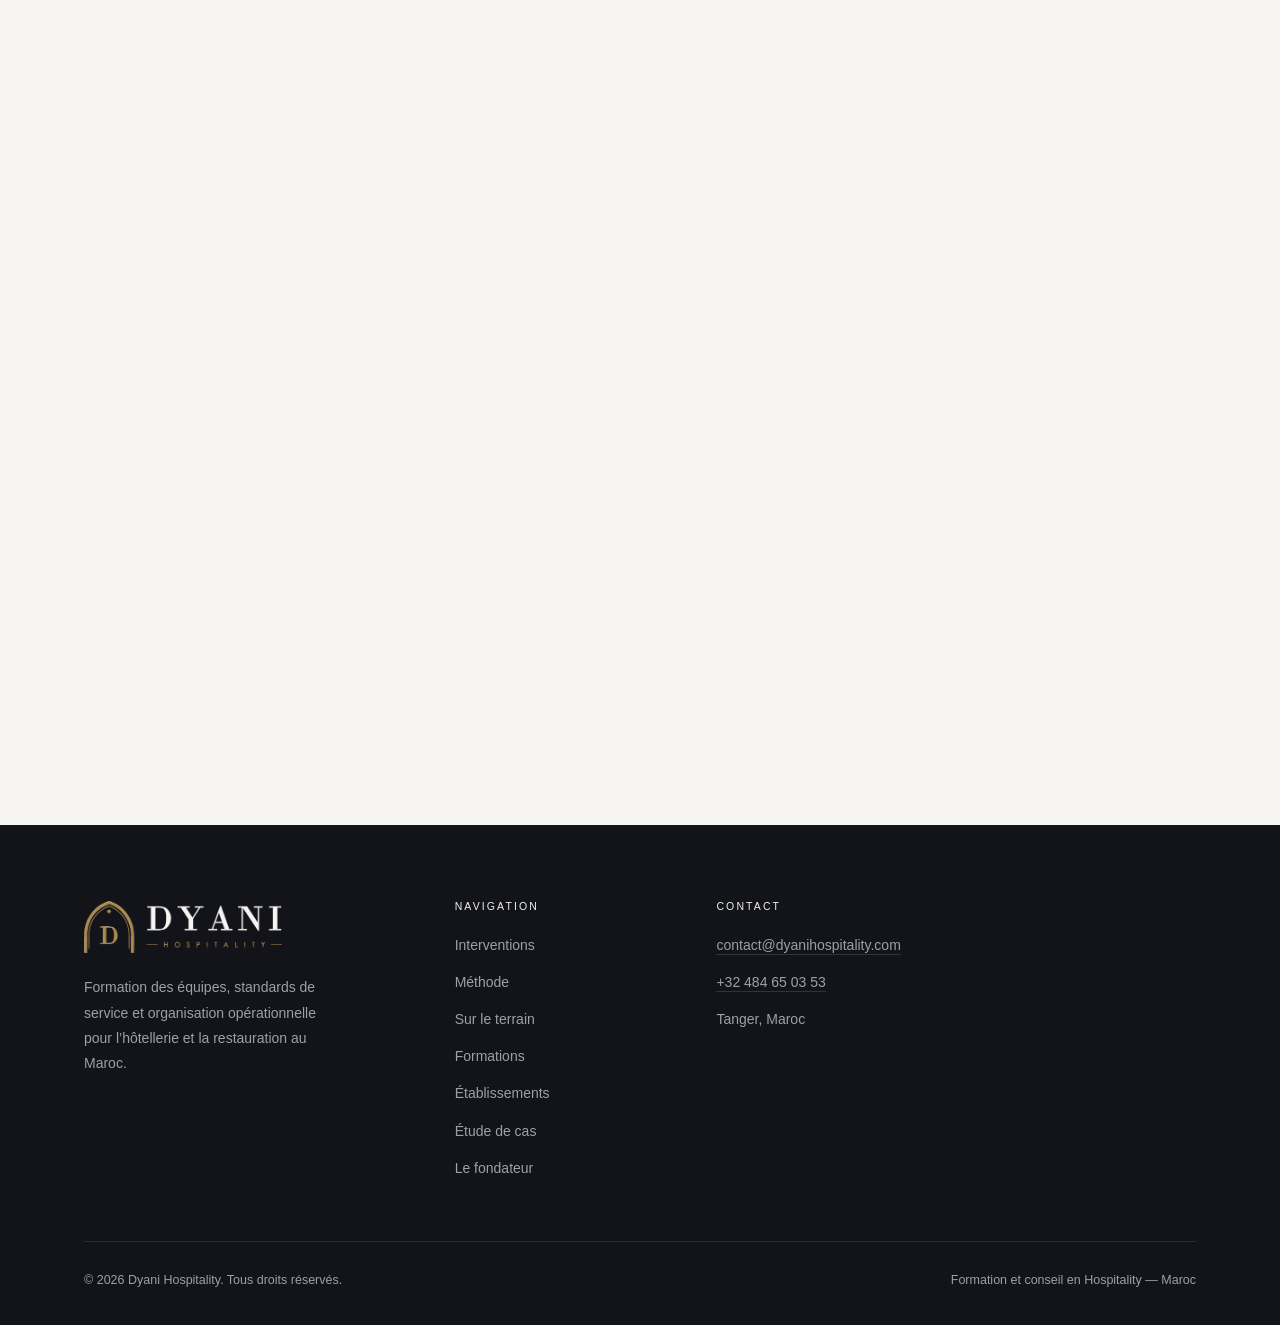
==== commit 3166efa8: "Web3Forms — les demandes arrivent chez le client La clé d'accès bascule de c2899e1d-… vers dfe45568-" ====
--- a/index.html
+++ b/index.html
@@ -51,7 +51,7 @@
       href="assets/fonts/bricolage-latin.woff2">
 <link rel="preload" as="font" type="font/woff2" crossorigin
       href="assets/fonts/manrope-latin.woff2">
-<link rel="stylesheet" href="assets/css/style.css?v=20260923g">
+<link rel="stylesheet" href="assets/css/style.css?v=20260924">
 
 <!-- ---------- Données structurées ---------- -->
 <script type="application/ld+json">
@@ -1053,6 +1053,6 @@
   </div>
 </footer>
 
-<script src="assets/js/main.js?v=20260923g" defer></script>
+<script src="assets/js/main.js?v=20260924" defer></script>
 </body>
 </html>
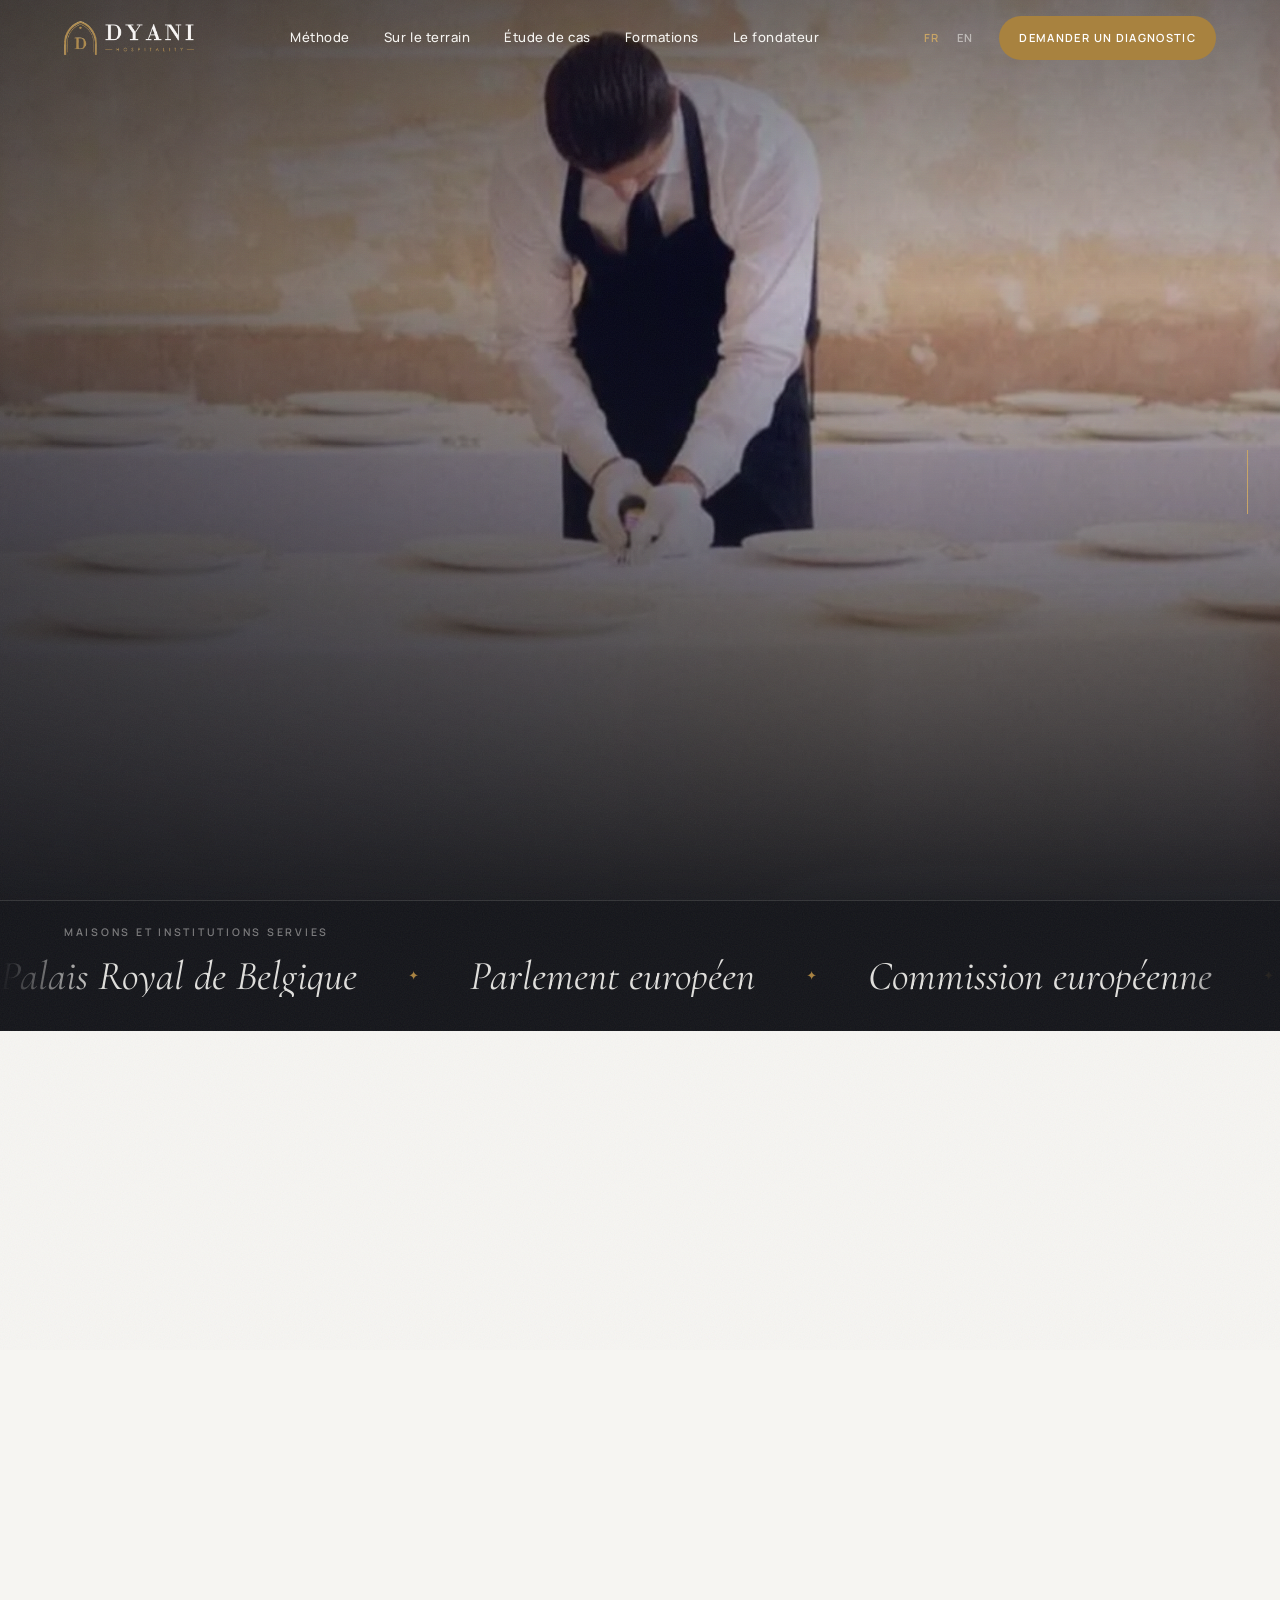
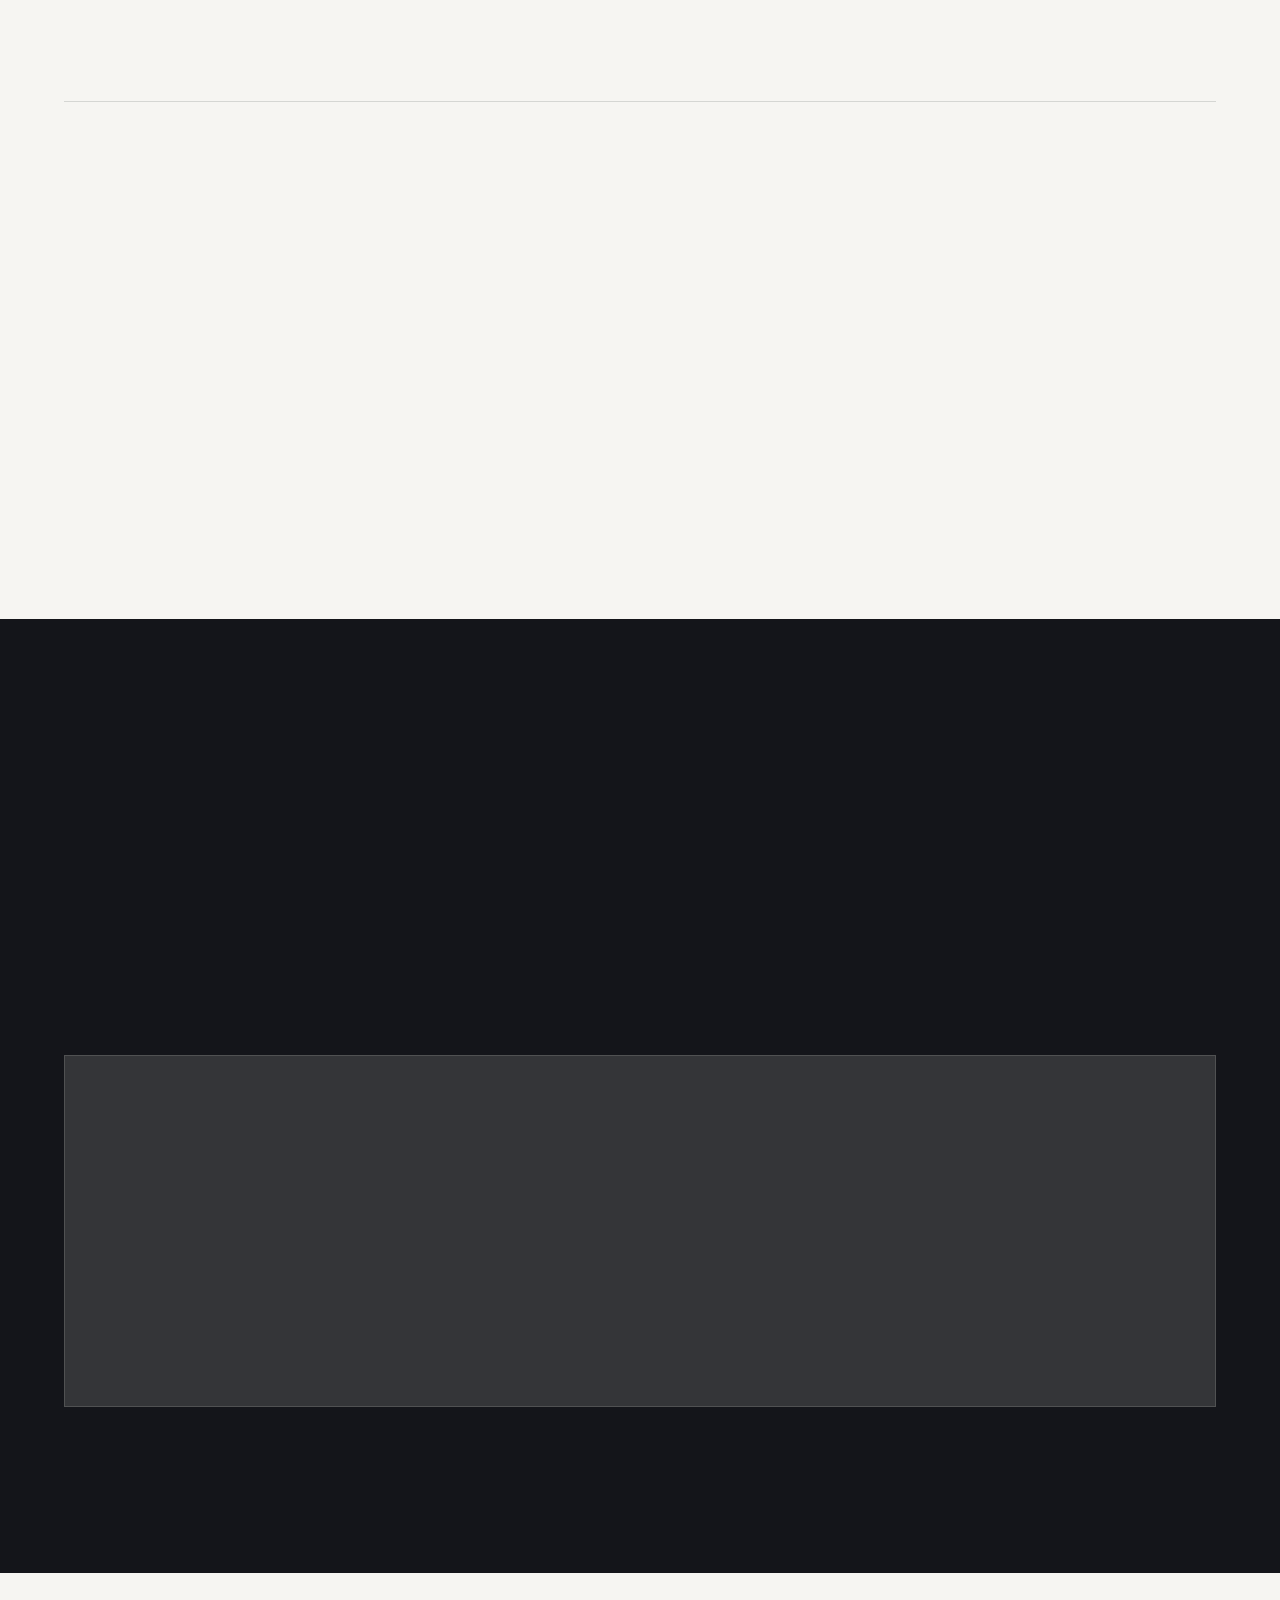
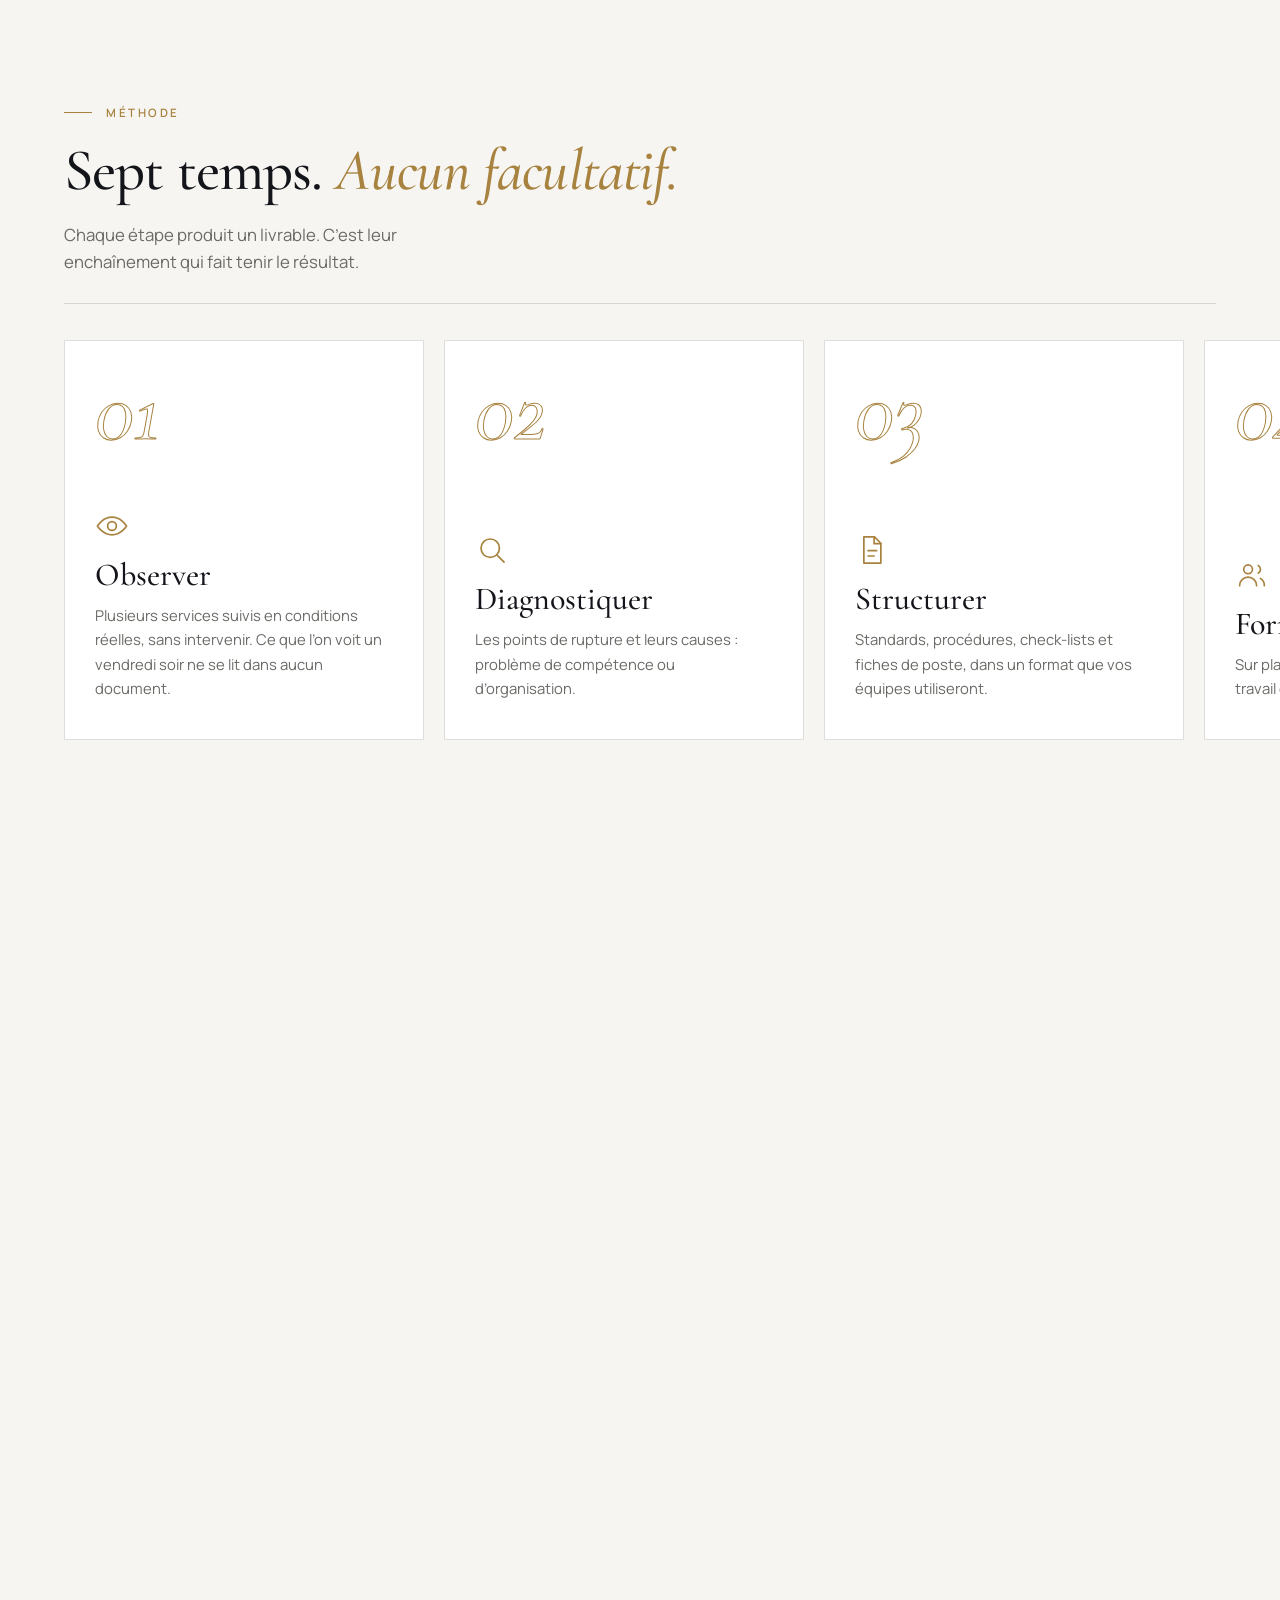
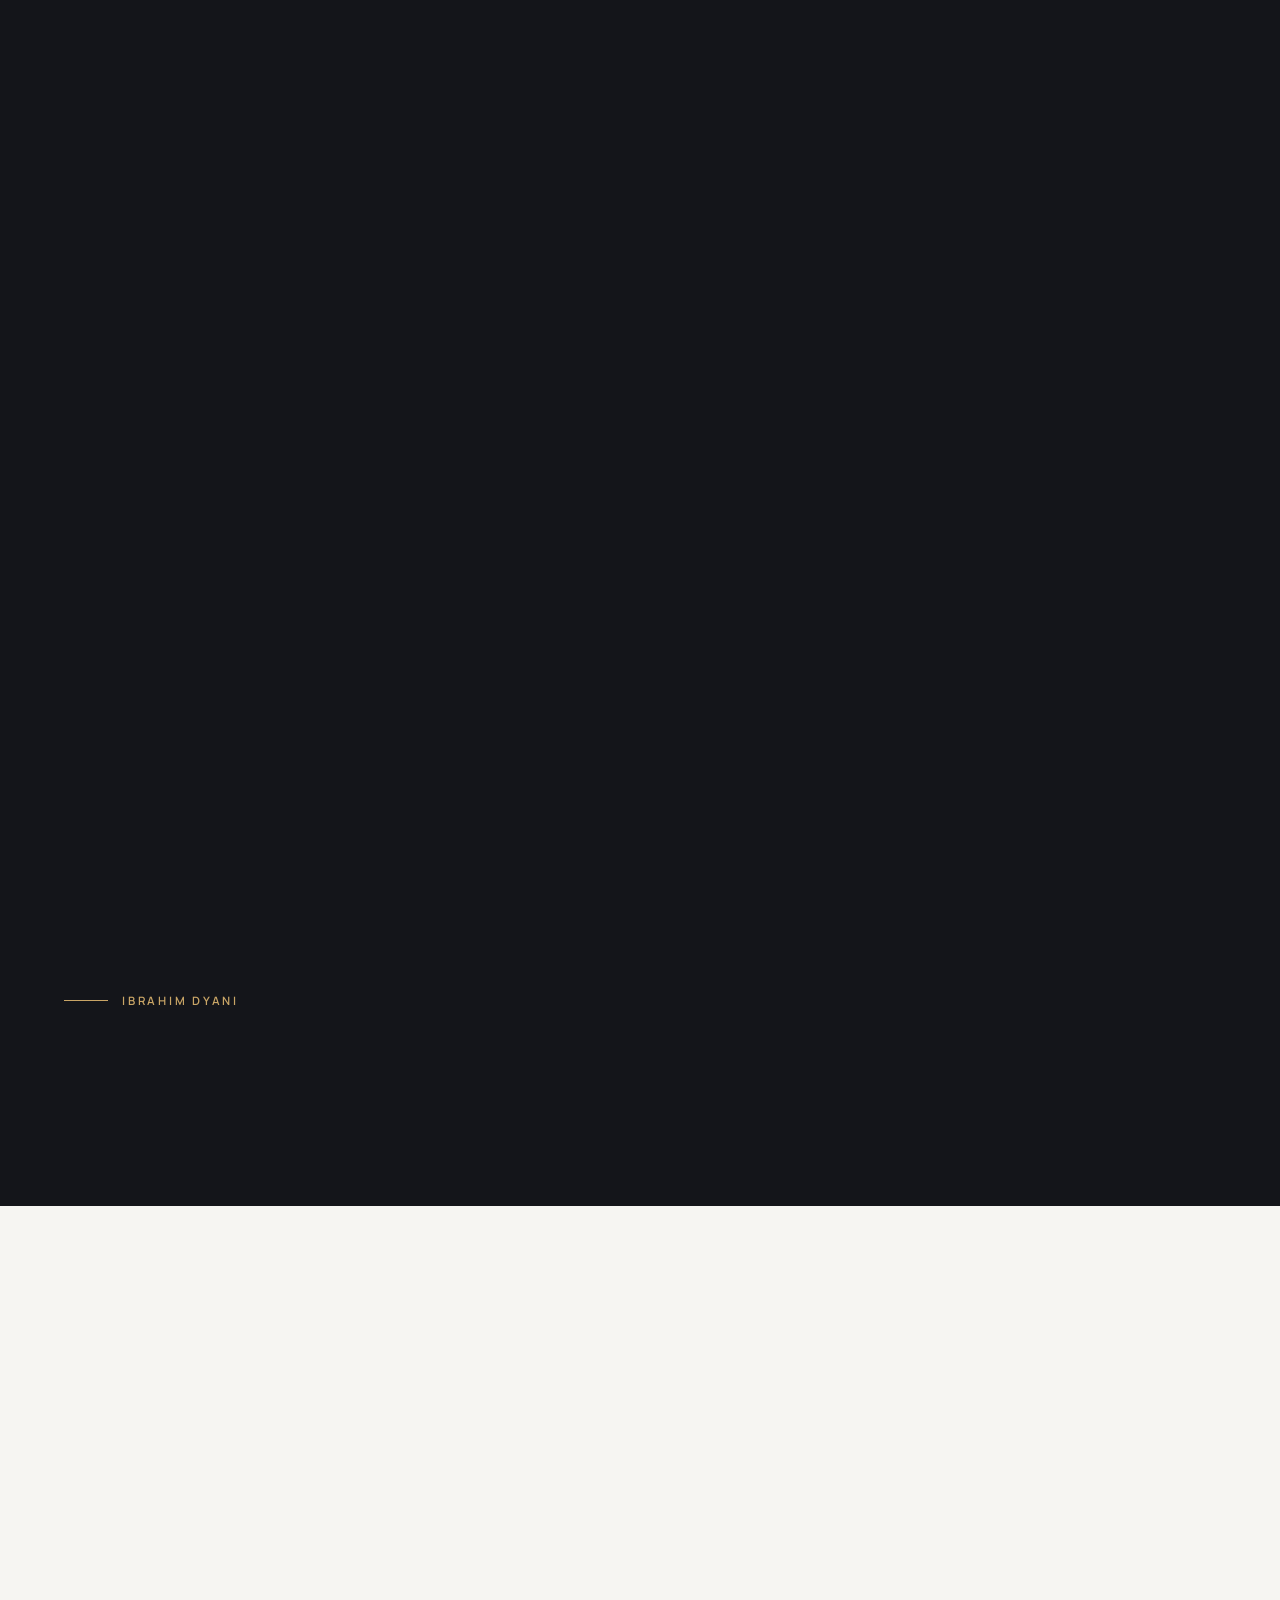
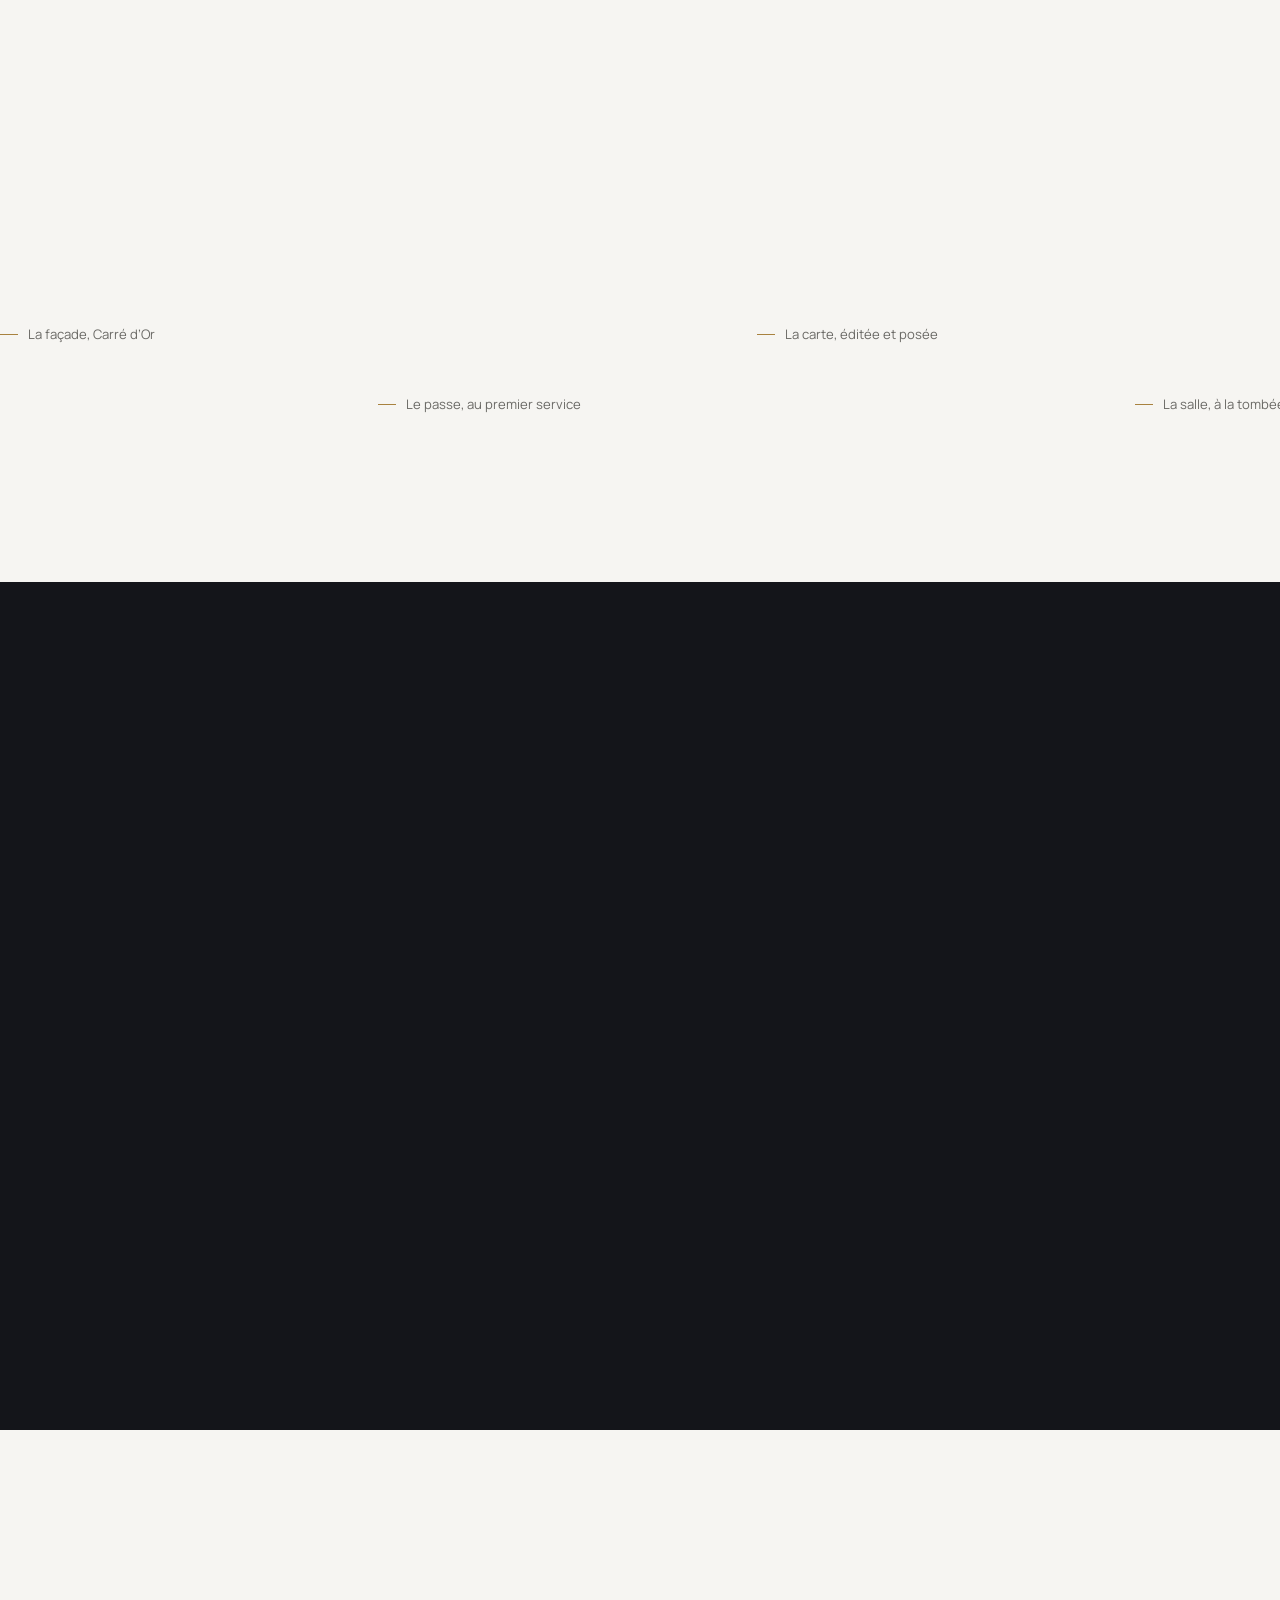
==== commit b5f45e43: "La refonte v2 devient le site Elle ne vit plus sous /v2/ : elle a pris la racine. / et /en/ servent " ====
--- a/index.html
+++ b/index.html
@@ -2,29 +2,19 @@
 <html lang="fr">
 <head>
 <meta charset="UTF-8">
-<script>document.documentElement.className+=" js";</script>
-<meta name="viewport" content="width=device-width, initial-scale=1">
+<script src="v2-boot.js"></script>
+<meta name="viewport" content="width=device-width, initial-scale=1, viewport-fit=cover">
 <title>Dyani Hospitality — Formation des équipes et standards de service au Maroc</title>
 <meta name="description" content="Formation des équipes, standards écrits et organisation opérationnelle pour les hôtels, riads, restaurants et traiteurs au Maroc. Observation sur site, diagnostic, formation et contrôle.">
 <meta name="author" content="Dyani Hospitality">
-
 <!-- ---------- Indexation ---------- -->
 <meta name="robots" content="index, follow, max-image-preview:large">
 <link rel="canonical" href="https://dyanihospitality.com/">
 <link rel="alternate" hreflang="fr" href="https://dyanihospitality.com/">
 <link rel="alternate" hreflang="en" href="https://dyanihospitality.com/en/">
 <link rel="alternate" hreflang="x-default" href="https://dyanihospitality.com/">
-
-<!-- ---------- Sécurité ----------
-     Politique de sécurité du contenu : seules les ressources du site
-     et les polices Google sont autorisées. Tout script injecté par un
-     tiers est refusé par le navigateur. Le site ne peut pas non plus
-     être encadré dans une iframe étrangère (protection anti-clickjacking).
--->
 <meta http-equiv="Content-Security-Policy" content="default-src 'self'; script-src 'self'; style-src 'self'; font-src 'self'; img-src 'self' data:; media-src 'self'; connect-src 'self' https://api.web3forms.com; object-src 'none'; base-uri 'self'; form-action 'self'">
 <meta name="referrer" content="strict-origin-when-cross-origin">
-
-<!-- ---------- Partage ---------- -->
 <meta property="og:type" content="website">
 <meta property="og:locale" content="fr_MA">
 <meta property="og:locale:alternate" content="en_US">
@@ -37,908 +27,677 @@
 <meta property="og:image:height" content="630">
 <meta property="og:image:alt" content="Dyani Hospitality — Le service ne s’improvise pas.">
 <meta name="twitter:card" content="summary_large_image">
-<meta name="theme-color" content="#1C1E24">
-
-<!-- ---------- Icônes ---------- -->
+<meta name="theme-color" content="#14151A">
 <link rel="icon" href="favicon.ico" sizes="any">
 <link rel="icon" type="image/png" sizes="32x32" href="assets/img/favicon-32.png">
 <link rel="icon" type="image/png" sizes="16x16" href="assets/img/favicon-16.png">
 <link rel="apple-touch-icon" href="assets/img/apple-touch-icon.png">
-
-<!-- ---------- Polices et styles ---------- -->
-<link rel="preload" as="image" href="assets/img/hero-dressage.webp" type="image/webp">
-<link rel="preload" as="font" type="font/woff2" crossorigin
-      href="assets/fonts/bricolage-latin.woff2">
-<link rel="preload" as="font" type="font/woff2" crossorigin
-      href="assets/fonts/manrope-latin.woff2">
-<link rel="stylesheet" href="assets/css/style.css?v=20260924">
-
-<!-- ---------- Données structurées ---------- -->
+<link rel="preload" as="image" href="assets/img/hero-dressage.webp" type="image/webp" fetchpriority="high">
+<link rel="preload" as="font" type="font/woff2" crossorigin href="fonts/cormorant-garamond-latin-500-normal.woff2">
+<link rel="preload" as="font" type="font/woff2" crossorigin href="fonts/manrope-latin-400-normal.woff2">
+<link rel="stylesheet" href="v2.css?v=20260924">
 <script type="application/ld+json">
-{
-  "@context": "https://schema.org",
-  "@type": "ProfessionalService",
-  "name": "Dyani Hospitality",
-  "description": "Formation des équipes, standards de service et organisation opérationnelle pour l’hôtellerie et la restauration au Maroc.",
-  "url": "https://dyanihospitality.com/",
-  "image": "https://dyanihospitality.com/assets/img/og-image.jpg",
-  "areaServed": { "@type": "Country", "name": "Maroc" },
-  "address": { "@type": "PostalAddress", "addressLocality": "Tanger", "addressCountry": "MA" },
-  "availableLanguage": ["fr", "ar"],
-  "founder": {
-    "@type": "Person",
-    "name": "Ibrahim Dyani",
-    "jobTitle": "Maître d’Hôtel, formateur et consultant en organisation opérationnelle"
-  },
-  "knowsAbout": ["Formation hôtelière", "Standards de service", "Management de terrain", "Organisation opérationnelle"]
-}
+{"@context":"https://schema.org","@type":"ProfessionalService","name":"Dyani Hospitality","description":"Formation des équipes, standards de service et organisation opérationnelle pour l’hôtellerie et la restauration au Maroc.","url":"https://dyanihospitality.com/","image":"https://dyanihospitality.com/assets/img/og-image.jpg","areaServed":{"@type":"Country","name":"Maroc"},"address":{"@type":"PostalAddress","addressLocality":"Tanger","addressCountry":"MA"},"availableLanguage":["fr","ar"],"founder":{"@type":"Person","name":"Ibrahim Dyani","jobTitle":"Maître d’Hôtel, formateur et consultant en organisation opérationnelle"}}
 </script>
 </head>
 <body>
-<div class="progress" id="prog" aria-hidden="true"></div>
-<button class="skip" type="button" data-go="main">Aller au contenu principal</button>
-<header class="site-header" id="header">
-  <nav class="nav" aria-label="Navigation principale">
-    <button class="brand stage st1" type="button" data-go="top" aria-label="Dyani Hospitality — retour en haut"><picture><source srcset="assets/img/logo.webp" type="image/webp"><img src="assets/img/logo.png" alt="Dyani Hospitality" width="880" height="231"></picture></button>
-
-    <div class="nav__pill stage st1">
-      <span class="nav__ind" aria-hidden="true"></span>
-      <ul class="nav__links" id="navlinks">
-      <li><button class="navlink" type="button" data-go="interventions">Interventions</button></li>
-      <li><button class="navlink" type="button" data-go="methode">Méthode</button></li>
-      <li><button class="navlink" type="button" data-go="terrain">Sur le terrain</button></li>
-      <li><button class="navlink" type="button" data-go="formations">Formations</button></li>
-      <li><button class="navlink" type="button" data-go="etablissements">Établissements</button></li>
-      <li><button class="navlink" type="button" data-go="constantin">Étude de cas</button></li>
-      <li><button class="navlink" type="button" data-go="fondateur">Le fondateur</button></li>
-    </ul>
-    </div>
-
-    <div class="nav__act stage st1">
-      <div class="lang-sw"><a href="/" hreflang="fr" lang="fr" aria-current="true">FR</a><a href="/en/" hreflang="en" lang="en">EN</a></div>
-      <button class="btn btn--dark btn--sm" type="button" data-go="contact">Prendre contact</button>
-      <button class="menu-btn" type="button" id="burger" aria-label="Ouvrir le menu" aria-expanded="false" aria-controls="mmenu"><span class="menu-btn__l" aria-hidden="true"><span class="menu-btn__w"><i>Menu</i><i>Fermer</i></span></span><span class="menu-btn__i" aria-hidden="true"><i></i><i></i></span></button>
-    </div>
+
+<!-- ========== INTRO (une fois par session) ========== -->
+<div class="intro" id="intro" aria-hidden="true">
+  <div class="intro__in">
+    <span class="intro__mono">D</span>
+    <span class="intro__line"></span>
+    <span class="intro__txt">Dyani Hospitality</span>
+  </div>
+</div>
+
+<div class="grain" aria-hidden="true"></div>
+<div class="cursor" id="cursor" aria-hidden="true"><span class="cursor__dot"></span><span class="cursor__ring"><span class="cursor__lbl">Voir</span></span></div>
+
+<a class="skip" href="#main">Aller au contenu principal</a>
+
+<!-- ========== HEADER ========== -->
+<header class="hd" id="hd">
+  <a class="hd__brand" href="#top" aria-label="Dyani Hospitality — retour en haut">
+    <picture><source srcset="assets/img/logo-light.webp" type="image/webp"><img src="assets/img/logo-light.png" alt="Dyani Hospitality" width="880" height="231"></picture>
+  </a>
+  <nav class="hd__nav" aria-label="Navigation principale">
+    <a href="#methode">Méthode</a>
+    <a href="#terrain">Sur le terrain</a>
+    <a href="#constantin">Étude de cas</a>
+    <a href="#formations">Formations</a>
+    <a href="#fondateur">Le fondateur</a>
   </nav>
+  <div class="hd__act">
+    <div class="lang"><a href="/" aria-current="true" hreflang="fr">FR</a><a href="/en/" hreflang="en">EN</a></div>
+    <a class="btn btn--brass btn--sm magnet" href="#contact"><span>Demander un diagnostic</span></a>
+    <button class="burger" id="burger" type="button" aria-label="Ouvrir le menu" aria-expanded="false" aria-controls="menu"><i></i><i></i></button>
+  </div>
 </header>
-<div class="mmenu" id="mmenu" role="dialog" aria-modal="true" aria-label="Navigation">
-  <div class="mmenu__in">
-    <nav class="mmenu__nav" aria-label="Navigation">
-      <button class="mlink" type="button" data-go="interventions">
-        <svg class="mlink__ic" viewBox="0 0 24 24" fill="none" stroke="currentColor" stroke-width="1.25" stroke-linecap="round" stroke-linejoin="round" aria-hidden="true" focusable="false"><path d="M3.4 7.5h17M3.4 12h17M3.4 16.5h11"/><circle cx="18.6" cy="16.5" r="2.1"/></svg>
-        <span class="mlink__t">Interventions</span>
-      </button>
-      <button class="mlink" type="button" data-go="methode">
-        <svg class="mlink__ic" viewBox="0 0 24 24" fill="none" stroke="currentColor" stroke-width="1.25" stroke-linecap="round" stroke-linejoin="round" aria-hidden="true" focusable="false"><circle cx="5.5" cy="7" r="2.1"/><circle cx="5.5" cy="17" r="2.1"/><path d="M10.4 7h10.2M10.4 17h6.4"/></svg>
-        <span class="mlink__t">Méthode</span>
-      </button>
-      <button class="mlink" type="button" data-go="terrain">
-        <svg class="mlink__ic" viewBox="0 0 24 24" fill="none" stroke="currentColor" stroke-width="1.25" stroke-linecap="round" stroke-linejoin="round" aria-hidden="true" focusable="false"><rect x="2.6" y="5.4" width="14" height="13.2" rx="2.2"/><path d="m16.6 13.2 4.8 3V7.8l-4.8 3Z"/></svg>
-        <span class="mlink__t">Sur le terrain</span>
-      </button>
-      <button class="mlink" type="button" data-go="formations">
-        <svg class="mlink__ic" viewBox="0 0 24 24" fill="none" stroke="currentColor" stroke-width="1.25" stroke-linecap="round" stroke-linejoin="round" aria-hidden="true" focusable="false"><path d="M6.3 2.9h7.4l4.4 4.4v13.8H6.3Z"/><path d="M13.5 2.9v4.5h4.5"/><path d="M9.3 12.4h5.6M9.3 16.1h4"/></svg>
-        <span class="mlink__t">Formations</span>
-      </button>
-      <button class="mlink" type="button" data-go="etablissements">
-        <svg class="mlink__ic" viewBox="0 0 24 24" fill="none" stroke="currentColor" stroke-width="1.25" stroke-linecap="round" stroke-linejoin="round" aria-hidden="true" focusable="false"><path d="M2.6 20.6h18.8"/><path d="M4.2 20.6V11h4.3v9.6"/><path d="M8.5 20.6V6.6h6.5v14"/><path d="M15 20.6v-6.4h4.7v6.4"/></svg>
-        <span class="mlink__t">Établissements</span>
-      </button>
-      <button class="mlink" type="button" data-go="constantin">
-        <svg class="mlink__ic" viewBox="0 0 24 24" fill="none" stroke="currentColor" stroke-width="1.25" stroke-linecap="round" stroke-linejoin="round" aria-hidden="true" focusable="false"><path d="M3 7.8h18v11.4a1.6 1.6 0 0 1-1.6 1.6H4.6A1.6 1.6 0 0 1 3 19.2Z"/><path d="M9 7.8V5.6a1.6 1.6 0 0 1 1.6-1.6h2.8A1.6 1.6 0 0 1 15 5.6v2.2"/><path d="M3 12.6h18"/></svg>
-        <span class="mlink__t">Étude de cas</span>
-      </button>
-      <button class="mlink" type="button" data-go="fondateur">
-        <svg class="mlink__ic" viewBox="0 0 24 24" fill="none" stroke="currentColor" stroke-width="1.25" stroke-linecap="round" stroke-linejoin="round" aria-hidden="true" focusable="false"><circle cx="12" cy="8.4" r="3.5"/><path d="M5.3 20.4a6.7 6.7 0 0 1 13.4 0"/></svg>
-        <span class="mlink__t">Le fondateur</span>
-      </button>
-      <button class="mlink" type="button" data-go="avis">
-        <svg class="mlink__ic" viewBox="0 0 24 24" fill="none" stroke="currentColor" stroke-width="1.25" stroke-linecap="round" stroke-linejoin="round" aria-hidden="true" focusable="false"><circle cx="12" cy="9.4" r="5.4"/><path d="M12 6.9v2.6l1.8 1.1"/><path d="m8.4 14.4-1.1 6 4.7-2.4 4.7 2.4-1.1-6"/></svg>
-        <span class="mlink__t">Recommandation</span>
-      </button>
-      <button class="mlink" type="button" data-go="contact">
-        <svg class="mlink__ic" viewBox="0 0 24 24" fill="none" stroke="currentColor" stroke-width="1.25" stroke-linecap="round" stroke-linejoin="round" aria-hidden="true" focusable="false"><rect x="2.7" y="4.9" width="18.6" height="14.2" rx="2.2"/><path d="m3.4 6.6 8.6 6 8.6-6"/></svg>
-        <span class="mlink__t">Contact</span>
-      </button>
-    </nav>
-    <div class="mmenu__foot">
-      <a class="mact mact--wa" data-wa href="#" target="_blank" rel="noopener noreferrer"><svg class="mact__ic" viewBox="0 0 24 24" fill="none" stroke="currentColor" stroke-width="1.25" stroke-linecap="round" stroke-linejoin="round" aria-hidden="true" focusable="false"><path d="M3.4 20.6 4.8 16a8.2 8.2 0 1 1 3.2 3.2Z"/><path d="M8.9 9.1c.4 2.9 3.1 5.6 6 6l1-1.7 2 1-.6 1.9a5.6 5.6 0 0 1-5.1-1.5 5.6 5.6 0 0 1-1.5-5.1l1.9-.6 1 2Z"/></svg><span>WhatsApp</span></a>
-      <button class="mact mact--cta" type="button" data-go="contact"><span>Prendre contact</span></button>
-      <div class="mmenu__lang">
-        <span class="mmenu__langlab">Langue</span>
-        <div class="lang-sw"><a href="/" hreflang="fr" lang="fr" aria-current="true">FR</a><a href="/en/" hreflang="en" lang="en">EN</a></div>
-      </div>
-    </div>
+
+<!-- ========== MENU MOBILE ========== -->
+<div class="menu" id="menu" role="dialog" aria-modal="true" aria-label="Menu" hidden>
+  <div class="menu__bg" aria-hidden="true">
+    <img data-menu-img="methode"    src="assets/img/terrain-standards.jpg" alt="" loading="lazy">
+    <img data-menu-img="terrain"    src="assets/img/terrain-posture.jpg" alt="" loading="lazy">
+    <img data-menu-img="constantin" src="assets/img/constantin-02.jpg" alt="" loading="lazy">
+    <img data-menu-img="formations" src="assets/img/reception-jardin.jpg" alt="" loading="lazy">
+    <img data-menu-img="fondateur"  src="assets/img/terrain-prestation.jpg" alt="" loading="lazy">
+    <img data-menu-img="contact"    src="assets/img/hero-dressage.jpg" alt="" loading="lazy">
+  </div>
+  <nav class="menu__nav" aria-label="Menu">
+    <a href="#methode" data-k="methode">Méthode</a>
+    <a href="#terrain" data-k="terrain">Sur le terrain</a>
+    <a href="#constantin" data-k="constantin">Étude de cas</a>
+    <a href="#formations" data-k="formations">Formations</a>
+    <a href="#fondateur" data-k="fondateur">Le fondateur</a>
+    <a href="#contact" data-k="contact">Contact</a>
+  </nav>
+  <div class="menu__foot">
+    <a class="btn btn--brass" href="#contact">Demander un diagnostic</a>
+    <a class="btn btn--ghost" data-wa href="#" target="_blank" rel="noopener noreferrer">WhatsApp</a>
+    <div class="lang lang--lg"><a href="/" aria-current="true" hreflang="fr">FR</a><a href="/en/" hreflang="en">EN</a></div>
   </div>
 </div>
 
-
 <main id="main">
-<span id="top"></span>
-
-<!-- ==================== HERO ==================== -->
-
-<section class="hero">
+
+<!-- =====================================================
+     1. HERO — plein écran
+     ===================================================== -->
+<section class="hero" id="top">
+  <div class="hero__media" data-parallax="0.18">
+    <picture><source srcset="assets/img/hero-dressage.webp" type="image/webp"><img src="assets/img/hero-dressage.jpg" alt="Chef de rang dressant les couverts avant un service" width="900" height="1125" fetchpriority="high" decoding="async"></picture>
+  </div>
+  <div class="hero__veil" aria-hidden="true"></div>
+
+  <div class="hero__body wrap">
+    <p class="hero__kicker rv" data-d="1"><span class="rule"></span>Formation &amp; standards de service — Maroc</p>
+    <h1 class="hero__t split">Le service ne s’improvise&nbsp;pas. <em>Il s’organise.</em></h1>
+    <p class="hero__lead rv" data-d="6">Hôtels, riads, restaurants et traiteurs. Sur le terrain, pendant le service, avec vos équipes.</p>
+    <div class="hero__cta rv" data-d="7">
+      <a class="btn btn--brass magnet" href="#contact"><span>Demander un diagnostic</span><svg class="arr" viewBox="0 0 16 10" aria-hidden="true"><path d="M11 1l4 4-4 4M15 5H0"/></svg></a>
+      <a class="btn btn--ghost" href="#formations"><span>Voir les formations</span></a>
+    </div>
+    <p class="hero__offer rv" data-d="8">Première visite d’observation offerte</p>
+  </div>
+
+  <ul class="hero__marks wrap" aria-label="Repères">
+    <li class="rv" data-d="8"><b>Depuis 2010</b><span>en salle, jusqu’au protocole d’État</span></li>
+    <li class="rv" data-d="9"><b>Depuis <span class="count" data-to="2020">2020</span></b><span>formation d’équipes et d’encadrants</span></li>
+    <li class="rv" data-d="10"><b>FR · AR</b><span>formations en français et en arabe</span></li>
+    <li class="rv" data-d="11"><b>Tout le Maroc</b><span>Tanger, Casablanca, Marrakech, Agadir</span></li>
+  </ul>
+  <a class="hero__scroll" href="#preuve" aria-label="Défiler vers la suite"><span></span></a>
+</section>
+
+<!-- =====================================================
+     2. PREUVE — maisons servies (juste après le hero)
+     ===================================================== -->
+<section class="proof" id="preuve" aria-label="Maisons et institutions servies">
+  <p class="proof__lbl wrap">Maisons et institutions servies</p>
+  <div class="marquee" aria-hidden="true">
+    <div class="marquee__track">
+      <span>Palais Royal de Belgique</span><i>✦</i><span>Parlement européen</span><i>✦</i><span>Commission européenne</span><i>✦</i><span>Louis Vuitton</span><i>✦</i><span>Chanel</span><i>✦</i><span>Hermès</span><i>✦</i><span>Tiffany &amp; Co.</span><i>✦</i>
+      <span>Palais Royal de Belgique</span><i>✦</i><span>Parlement européen</span><i>✦</i><span>Commission européenne</span><i>✦</i><span>Louis Vuitton</span><i>✦</i><span>Chanel</span><i>✦</i><span>Hermès</span><i>✦</i><span>Tiffany &amp; Co.</span><i>✦</i>
+    </div>
+  </div>
+  <p class="sr-only">Palais Royal de Belgique, Parlement européen, Commission européenne, Louis Vuitton, Chanel, Hermès, Tiffany &amp; Co. — institutions et maisons pour lesquelles des prestations de service ont été assurées.</p>
+</section>
+
+<!-- =====================================================
+     3. CONSTAT → INTERVENTION → RÉSULTAT
+     ===================================================== -->
+<section class="sec sec--os" id="constat">
   <div class="wrap">
-    <div class="hero__grid">
-      <div>
-        <h1 class="display h-hero hero__t stage st2">Le service ne s’improvise pas. <em>Il s’organise.</em></h1>
-        <p class="lead hero__lead stage st3">
-          Formation des équipes, standards écrits et organisation opérationnelle pour les
-          hôtels, riads, restaurants et traiteurs au Maroc. Sur le terrain, pendant le
-          service, avec vos équipes.
-        </p>
-        <div class="hero__cta stage st4">
-          <button class="btn btn--dark" type="button" data-go="contact">Demander un diagnostic
-            <svg class="arrow" width="14" height="9" viewBox="0 0 14 9" fill="none" aria-hidden="true"><path d="M9.2 1 13 4.5 9.2 8M13 4.5H0" stroke="currentColor" stroke-width="1"/></svg>
-          </button>
-          <button class="btn btn--line" type="button" data-go="formations">Voir les formations</button>
-        </div>
-      </div>
-
-      <div class="arch stage st5" data-rv="scale">
-        <span class="arch__line" aria-hidden="true"></span>
-        <div class="arch__img">
-          <picture><source srcset="assets/img/hero-dressage.webp" type="image/webp"><img src="assets/img/hero-dressage.jpg" alt="Chef de rang dressant les couverts avant un service" width="900" height="1125" loading="eager" decoding="sync" fetchpriority="high"></picture>
-        </div>
-      </div>
-    </div>
-  </div>
-</section>
-
-<!-- ==================== REPÈRES ==================== -->
-
-<section class="marks">
-  <div class="wrap">
-    <div class="marks__g">
-      <div class="mark" data-rv="up"><div class="mark__k">Depuis 2010</div><div class="mark__v">en salle, du service gastronomique au protocole d’État</div></div>
-      <div class="mark" data-rv="up"><div class="mark__k">Depuis 2020</div><div class="mark__v">formation d’équipes et d’encadrants</div></div>
-      <div class="mark" data-rv="up"><div class="mark__k">FR · AR</div><div class="mark__v">formations animées dans les deux langues</div></div>
-      <div class="mark" data-rv="up"><div class="mark__k">Tout le Maroc</div><div class="mark__v">Tanger, Casablanca, Marrakech, Agadir</div></div>
-    </div>
-  </div>
-</section>
-
-<!-- ==================== CONSTAT ==================== -->
-
-<section class="section s-sable">
-  <div class="wrap">
-    <div class="constat">
-      <h2 class="display constat__t" data-rv="left">Un établissement peut être rénové, bien commercialisé et parfaitement décoré, et livrer malgré tout une expérience irrégulière.</h2>
-      <div class="constat__p" data-rv="right">
-        <p class="lead">Parce que l’irrégularité ne vient presque jamais du manque de bonne volonté. Elle vient de l’absence de standard écrit, d’un encadrement intermédiaire promu sans avoir été formé au management, et de nouveaux collaborateurs qui apprennent le métier en regardant faire leur voisin.</p>
-        <p class="lead">Dyani Hospitality n’intervient pas seulement pour former. Nous observons vos services, identifions où l’expérience se rompt, écrivons les standards qui manquent, formons les équipes à les tenir, puis vérifions sur le terrain qu’ils tiennent encore trois mois plus tard.</p>
-        <p class="constat__end">L’objectif n’est pas de vous rendre dépendant d’un consultant. C’est de laisser derrière nous un système qui fonctionne sans nous.</p>
-      </div>
-    </div>
-  </div>
-</section>
-
-<!-- ==================== INTERVENTIONS ==================== -->
-
-<section class="section s-navy" id="interventions">
-  <div class="wrap">
-    <div class="head-row u-mb-xl" data-rv="up">
-      <div>
-        <p class="eyebrow">Interventions</p>
-        <h2 class="display h-1 head">Quatre domaines d’intervention, un seul objectif</h2>
-        <p class="lead u-mt-l">Chaque mission combine ces registres selon ce que révèle le diagnostic. Ils sont rarement isolés.</p>
-      </div>
-      <button class="btn btn--light btn--sm" type="button" data-go="contact">Parler de votre besoin</button>
-    </div>
-
-    <div class="dom">
-      <article class="dom__c" data-rv="up"><span class="dom__n">01</span><h3>Service et expérience client</h3><p>Accueil, relation client, gestion des réclamations et cohérence de l’expérience à chaque point de contact.</p></article>
-      <article class="dom__c" data-rv="up"><span class="dom__n">02</span><h3>Encadrement et management</h3><p>Formation des chefs de rang, maîtres d’hôtel, gouvernantes et chefs de réception au management de terrain.</p></article>
-      <article class="dom__c" data-rv="up"><span class="dom__n">03</span><h3>Formation des équipes</h3><p>Montée en compétences sur les gestes métier de la salle, du bar, de l’accueil et de l’hébergement.</p></article>
-      <article class="dom__c" data-rv="up"><span class="dom__n">04</span><h3>Standards et organisation</h3><p>Rédaction des procédures, check-lists et fiches de poste, puis contrôle de leur application réelle.</p></article>
-    </div>
-  </div>
-</section>
-
-<!-- ==================== MÉTHODE ==================== -->
-
-<section class="section s-sable" id="methode">
-  <div class="wrap">
-    <div data-rv="up" class="u-mb-m u-nar-62">
-      <p class="eyebrow">Méthode</p>
-      <h2 class="display h-1 head">Une méthode en sept temps</h2>
-      <p class="lead u-mt-l">Chaque étape produit un livrable. Aucune n’est facultative&nbsp;: c’est leur enchaînement qui fait tenir le résultat dans la durée.</p>
-    </div>
-
-    <ol class="steps">
-      <li class="steps__i" data-rv="up">
-        <div class="steps__h">
-          <svg class="steps__ic" viewBox="0 0 24 24" fill="none" stroke="currentColor" stroke-width="1.25" stroke-linecap="round" stroke-linejoin="round" aria-hidden="true" focusable="false"><path d="M1.75 12S5.4 5.75 12 5.75 22.25 12 22.25 12 18.6 18.25 12 18.25 1.75 12 1.75 12Z"/><circle cx="12" cy="12" r="3.1"/></svg>
-          <span class="steps__n" aria-hidden="true">01</span>
-        </div>
-        <h3 class="display steps__t">Observer</h3>
-        <p class="steps__d">Plusieurs services suivis en conditions réelles, sans intervenir.</p>
+    <!-- L'intitulé annonce l'enchaînement sans répéter « Le constat »,
+         qui titre déjà la première étape juste en dessous. -->
+    <p class="eyebrow rv">Le point de départ</p>
+    <h2 class="statement split-words">Un établissement peut être rénové, bien commercialisé, parfaitement décoré&nbsp;— <em>et livrer une expérience irrégulière.</em></h2>
+
+    <ol class="flow">
+      <li class="flow__i rv" data-d="1">
+        <span class="flow__n">01</span>
+        <svg class="ic" viewBox="0 0 24 24" aria-hidden="true"><path d="M12 3.5 21 19.5H3Z"/><path d="M12 10v4.2M12 16.8v.2"/></svg>
+        <h3>Le constat</h3>
+        <p>Pas de standard écrit, un encadrement jamais formé au management, des nouveaux qui apprennent en regardant leur voisin.</p>
       </li>
-      <li class="steps__i" data-rv="up">
-        <div class="steps__h">
-          <svg class="steps__ic" viewBox="0 0 24 24" fill="none" stroke="currentColor" stroke-width="1.25" stroke-linecap="round" stroke-linejoin="round" aria-hidden="true" focusable="false"><circle cx="10.75" cy="10.75" r="6.5"/><path d="m15.6 15.6 4.9 4.9"/></svg>
-          <span class="steps__n" aria-hidden="true">02</span>
-        </div>
-        <h3 class="display steps__t">Diagnostiquer</h3>
-        <p class="steps__d">Les points de rupture identifiés, et leurs causes réelles.</p>
+      <li class="flow__i rv" data-d="2">
+        <span class="flow__n">02</span>
+        <svg class="ic" viewBox="0 0 24 24" aria-hidden="true"><circle cx="10.75" cy="10.75" r="6.5"/><path d="m15.6 15.6 4.9 4.9"/></svg>
+        <h3>L’intervention</h3>
+        <p>Observer vos services, écrire les standards qui manquent, former les équipes à les tenir.</p>
       </li>
-      <li class="steps__i" data-rv="up">
-        <div class="steps__h">
-          <svg class="steps__ic" viewBox="0 0 24 24" fill="none" stroke="currentColor" stroke-width="1.25" stroke-linecap="round" stroke-linejoin="round" aria-hidden="true" focusable="false"><path d="M6.25 2.75h7.5l4.5 4.5v14h-12Z"/><path d="M13.5 2.75v4.75h4.75"/><path d="M9.25 12.5h6M9.25 16.25h4.25"/></svg>
-          <span class="steps__n" aria-hidden="true">03</span>
-        </div>
-        <h3 class="display steps__t">Structurer</h3>
-        <p class="steps__d">Standards, procédures et check-lists rédigés dans un format utilisable.</p>
-      </li>
-      <li class="steps__i" data-rv="up">
-        <div class="steps__h">
-          <svg class="steps__ic" viewBox="0 0 24 24" fill="none" stroke="currentColor" stroke-width="1.25" stroke-linecap="round" stroke-linejoin="round" aria-hidden="true" focusable="false"><circle cx="9.25" cy="8" r="3.1"/><path d="M3.25 19.5a6 6 0 0 1 12 0"/><path d="M16.4 5.3a3.1 3.1 0 0 1 0 5.4"/><path d="M17.9 14.4a6 6 0 0 1 2.85 5.1"/></svg>
-          <span class="steps__n" aria-hidden="true">04</span>
-        </div>
-        <h3 class="display steps__t">Former</h3>
-        <p class="steps__d">Transmission aux équipes, sur place et en situation.</p>
-      </li>
-      <li class="steps__i" data-rv="up">
-        <div class="steps__h">
-          <svg class="steps__ic" viewBox="0 0 24 24" fill="none" stroke="currentColor" stroke-width="1.25" stroke-linecap="round" stroke-linejoin="round" aria-hidden="true" focusable="false"><path d="M4.75 19.25 19.25 4.75"/><path d="M10.5 4.75h8.75V13.5"/></svg>
-          <span class="steps__n" aria-hidden="true">05</span>
-        </div>
-        <h3 class="display steps__t">Déployer</h3>
-        <p class="steps__d">Encadrement accompagné sur les premiers services d’application.</p>
-      </li>
-      <li class="steps__i" data-rv="up">
-        <div class="steps__h">
-          <svg class="steps__ic" viewBox="0 0 24 24" fill="none" stroke="currentColor" stroke-width="1.25" stroke-linecap="round" stroke-linejoin="round" aria-hidden="true" focusable="false"><path d="M3.5 20.25h17"/><path d="M7.25 20.25v-5.5M12 20.25V7.75M16.75 20.25v-8.5"/></svg>
-          <span class="steps__n" aria-hidden="true">06</span>
-        </div>
-        <h3 class="display steps__t">Mesurer</h3>
-        <p class="steps__d">Visite mystère, grille d’écart et indicateurs convenus.</p>
-      </li>
-      <li class="steps__i" data-rv="up">
-        <div class="steps__h">
-          <svg class="steps__ic" viewBox="0 0 24 24" fill="none" stroke="currentColor" stroke-width="1.25" stroke-linecap="round" stroke-linejoin="round" aria-hidden="true" focusable="false"><path d="M20.25 12A8.25 8.25 0 0 1 5.6 17.2"/><path d="M3.75 12A8.25 8.25 0 0 1 18.4 6.8"/><path d="M18.9 3.5v3.6h-3.6"/><path d="M5.1 20.5v-3.6h3.6"/></svg>
-          <span class="steps__n" aria-hidden="true">07</span>
-        </div>
-        <h3 class="display steps__t">Optimiser</h3>
-        <p class="steps__d">Correction de ce qui n’a pas tenu, ajustement à l’exploitation.</p>
+      <li class="flow__i rv" data-d="3">
+        <span class="flow__n">03</span>
+        <svg class="ic" viewBox="0 0 24 24" aria-hidden="true"><path d="M4 12.5 9.5 18 20 6.5"/></svg>
+        <h3>Le résultat</h3>
+        <p>Un système qui fonctionne sans nous — et qui tient encore trois mois plus tard.</p>
       </li>
     </ol>
-  </div>
-</section>
-
-<!-- ==================== SUR LE TERRAIN ==================== -->
-
-<section class="section s-navy" id="terrain">
+
+    <details class="more rv">
+      <summary><span>En savoir plus</span><i aria-hidden="true"></i></summary>
+      <div class="more__in">
+        <p>L’irrégularité ne vient presque jamais du manque de bonne volonté. Elle vient de l’absence de standard écrit, d’un encadrement intermédiaire promu sans avoir été formé au management, et de nouveaux collaborateurs qui apprennent le métier en regardant faire leur voisin.</p>
+        <p>Dyani Hospitality n’intervient pas seulement pour former. Nous observons vos services, identifions où l’expérience se rompt, écrivons les standards qui manquent, formons les équipes à les tenir, puis vérifions sur le terrain qu’ils tiennent encore trois mois plus tard.</p>
+        <p><b>L’objectif n’est pas de vous rendre dépendant d’un consultant. C’est de laisser derrière nous un système qui fonctionne sans nous.</b></p>
+      </div>
+    </details>
+  </div>
+</section>
+
+<!-- =====================================================
+     4. INTERVENTIONS
+     ===================================================== -->
+<section class="sec sec--ink" id="interventions">
   <div class="wrap">
-
-    <div data-rv="up" class="u-mb-l u-nar-62">
-      <p class="eyebrow">Sur le terrain</p>
-      <h2 class="display h-1 head">Ce à quoi ressemble une intervention</h2>
-      <p class="lead u-mt-l">
-        La formation ne se passe pas dans une salle de séminaire, à distance de l’exploitation.
-        Elle se passe là où le service a lieu, avec les équipes qui l’assurent, sur le matériel
-        qu’elles utilisent réellement.
-      </p>
-    </div>
-
-    <div class="terr__top">
-      <!-- ------------------------------------------------------------
-           VIDÉO
-           Format vertical 480×848, 34 s. Le fichier n'est chargé
-           qu'au clic (preload="none") : la page reste légère.
-           ⚠ LÉGENDE À CONFIRMER — décrire ce que montre la séquence.
-           ------------------------------------------------------------ -->
-      <figure class="vframe u-m0" data-rv="scale">
-        <div class="vframe__in">
-          <!-- preload="metadata" : le navigateur ne télécharge que l'en-tête
-               et affiche la première image réelle de la séquence. Le corps
-               de la vidéo (5 Mo) n'est chargé qu'au clic. -->
-          <video preload="metadata" playsinline width="480" height="848">
-            <source src="assets/video/formation-terrain.mp4" type="video/mp4">
-            Votre navigateur ne peut pas lire cette vidéo.
-          </video>
-          <button class="vframe__ov" type="button" aria-label="Lire la vidéo de la session de formation">
-            <span class="vplay" aria-hidden="true">
-              <svg width="17" height="20" viewBox="0 0 17 20" fill="none"><path d="M16 10 1 19V1l15 9Z" fill="currentColor"/></svg>
-            </span>
-          </button>
-          <div class="vframe__meta"><span>Formation serveurs</span><span>0:34</span></div>
+    <div class="sec__head">
+      <div>
+        <p class="eyebrow rv">Interventions</p>
+        <h2 class="h2 split-words">Quatre domaines, <em>un seul objectif.</em></h2>
+      </div>
+      <p class="sec__aside rv">Chaque mission combine ces registres selon ce que révèle le diagnostic. Ils sont rarement isolés.</p>
+    </div>
+
+    <div class="doms">
+      <article class="dom tilt rv" data-d="1">
+        <span class="dom__n">01</span>
+        <svg class="ic ic--lg" viewBox="0 0 24 24" aria-hidden="true"><path d="M4.25 18.3h15.5"/><path d="M6.4 18.3a5.6 5.6 0 0 1 11.2 0"/><path d="M12 12.7v-2.1"/><circle cx="12" cy="9.5" r="1.05"/></svg>
+        <h3>Service et expérience client</h3>
+        <p>Accueil · relation client · réclamations · cohérence à chaque point de contact</p>
+      </article>
+      <article class="dom tilt rv" data-d="2">
+        <span class="dom__n">02</span>
+        <svg class="ic ic--lg" viewBox="0 0 24 24" aria-hidden="true"><circle cx="12" cy="9.4" r="3.15"/><path d="M6.4 20.6a5.6 5.6 0 0 1 11.2 0"/><circle cx="4.9" cy="8.8" r="2.05"/><circle cx="19.1" cy="8.8" r="2.05"/><path d="M1.9 16.6a3.55 3.55 0 0 1 2.95-3.45"/><path d="M22.1 16.6a3.55 3.55 0 0 0-2.95-3.45"/></svg>
+        <h3>Encadrement et management</h3>
+        <p>Chefs de rang · maîtres d’hôtel · gouvernantes · chefs de réception</p>
+      </article>
+      <article class="dom tilt rv" data-d="3">
+        <span class="dom__n">03</span>
+        <svg class="ic ic--lg" viewBox="0 0 24 24" aria-hidden="true"><path d="M7.1 3.5v4.4a1.95 1.95 0 0 0 3.9 0V3.5"/><path d="M9.05 9.85V20.5"/><path d="M16.9 3.5c1.65 2.45 1.65 6.4 0 8.5"/><path d="M16.9 12V20.5"/></svg>
+        <h3>Formation des équipes</h3>
+        <p>Gestes métier · salle · bar · accueil · hébergement</p>
+      </article>
+      <article class="dom tilt rv" data-d="4">
+        <span class="dom__n">04</span>
+        <svg class="ic ic--lg" viewBox="0 0 24 24" aria-hidden="true"><path d="M6.25 2.75h7.5l4.5 4.5v14h-12Z"/><path d="M13.5 2.75v4.75h4.75"/><path d="M9.25 12.5h6M9.25 16.25h4.25"/></svg>
+        <h3>Standards et organisation</h3>
+        <p>Procédures · check-lists · fiches de poste · contrôle de l’application</p>
+      </article>
+    </div>
+  </div>
+</section>
+
+<!-- =====================================================
+     5. MÉTHODE — défilement horizontal épinglé (desktop),
+        swipe (mobile)
+     ===================================================== -->
+<section class="method" id="methode">
+  <div class="method__pin">
+    <div class="method__head wrap">
+      <p class="eyebrow">Méthode</p>
+      <h2 class="h2">Sept temps. <em>Aucun facultatif.</em></h2>
+      <p class="method__sub">Chaque étape produit un livrable. C’est leur enchaînement qui fait tenir le résultat.</p>
+      <div class="method__prog" aria-hidden="true"><span id="mprog"></span></div>
+    </div>
+    <ol class="method__track" id="mtrack">
+      <li class="step"><span class="step__n">01</span><svg class="ic ic--lg" viewBox="0 0 24 24" aria-hidden="true"><path d="M1.75 12S5.4 5.75 12 5.75 22.25 12 22.25 12 18.6 18.25 12 18.25 1.75 12 1.75 12Z"/><circle cx="12" cy="12" r="3.1"/></svg><h3>Observer</h3><p>Plusieurs services suivis en conditions réelles, sans intervenir. Ce que l’on voit un vendredi soir ne se lit dans aucun document.</p></li>
+      <li class="step"><span class="step__n">02</span><svg class="ic ic--lg" viewBox="0 0 24 24" aria-hidden="true"><circle cx="10.75" cy="10.75" r="6.5"/><path d="m15.6 15.6 4.9 4.9"/></svg><h3>Diagnostiquer</h3><p>Les points de rupture et leurs causes&nbsp;: problème de compétence ou d’organisation.</p></li>
+      <li class="step"><span class="step__n">03</span><svg class="ic ic--lg" viewBox="0 0 24 24" aria-hidden="true"><path d="M6.25 2.75h7.5l4.5 4.5v14h-12Z"/><path d="M13.5 2.75v4.75h4.75"/><path d="M9.25 12.5h6M9.25 16.25h4.25"/></svg><h3>Structurer</h3><p>Standards, procédures, check-lists et fiches de poste, dans un format que vos équipes utiliseront.</p></li>
+      <li class="step"><span class="step__n">04</span><svg class="ic ic--lg" viewBox="0 0 24 24" aria-hidden="true"><circle cx="9.25" cy="8" r="3.1"/><path d="M3.25 19.5a6 6 0 0 1 12 0"/><path d="M16.4 5.3a3.1 3.1 0 0 1 0 5.4"/><path d="M17.9 14.4a6 6 0 0 1 2.85 5.1"/></svg><h3>Former</h3><p>Sur place, en situation, dans la langue de travail des équipes.</p></li>
+      <li class="step"><span class="step__n">05</span><svg class="ic ic--lg" viewBox="0 0 24 24" aria-hidden="true"><path d="M4.75 19.25 19.25 4.75"/><path d="M10.5 4.75h8.75V13.5"/></svg><h3>Déployer</h3><p>L’encadrement accompagné pendant les premiers services, là où les standards se perdent.</p></li>
+      <li class="step"><span class="step__n">06</span><svg class="ic ic--lg" viewBox="0 0 24 24" aria-hidden="true"><path d="M3.5 20.25h17"/><path d="M7.25 20.25v-5.5M12 20.25V7.75M16.75 20.25v-8.5"/></svg><h3>Mesurer</h3><p>Visite mystère, grille d’écart aux standards, indicateurs convenus avec la direction.</p></li>
+      <li class="step"><span class="step__n">07</span><svg class="ic ic--lg" viewBox="0 0 24 24" aria-hidden="true"><path d="M20.25 12A8.25 8.25 0 0 1 5.6 17.2"/><path d="M3.75 12A8.25 8.25 0 0 1 18.4 6.8"/><path d="M18.9 3.5v3.6h-3.6"/><path d="M5.1 20.5v-3.6h3.6"/></svg><h3>Optimiser</h3><p>Corriger ce qui n’a pas tenu, ajuster les procédures à la réalité de l’exploitation.</p></li>
+    </ol>
+  </div>
+</section>
+
+<!-- =====================================================
+     6. SUR LE TERRAIN
+     ===================================================== -->
+<section class="sec sec--ink" id="terrain">
+  <div class="wrap">
+    <div class="sec__head">
+      <div>
+        <p class="eyebrow rv">Sur le terrain</p>
+        <h2 class="h2 split-words">Là où le service a lieu. <em>Pas en séminaire.</em></h2>
+      </div>
+      <p class="sec__aside rv">Avec les équipes qui l’assurent, sur le matériel qu’elles utilisent réellement.</p>
+    </div>
+
+    <div class="field">
+      <figure class="video rv" data-cursor="Lire">
+        <video preload="none" playsinline width="480" height="848" poster="assets/img/terrain-standards.jpg">
+          <source src="assets/video/formation-terrain.mp4" type="video/mp4">
+        </video>
+        <button class="video__play" type="button" aria-label="Lire la vidéo de la session de formation"><svg viewBox="0 0 17 20" aria-hidden="true"><path d="M16 10 1 19V1l15 9Z"/></svg></button>
+        <figcaption><span>Formation serveurs — chez RLM Service</span><span>0:34</span></figcaption>
+      </figure>
+
+      <div class="cards" id="tcards" aria-label="Photographies de terrain">
+        <button class="card rv" data-d="1" type="button" data-cursor="Voir" data-lb="0">
+          <span class="card__img reveal"><picture><source srcset="assets/img/terrain-standards.webp" type="image/webp"><img src="assets/img/terrain-standards.jpg" alt="Présentation d’une grille de procédure de service à une équipe réunie autour d’une table dressée" width="1200" height="1600" loading="lazy" decoding="async"></picture></span>
+          <span class="card__n">01</span>
+          <span class="card__t">Le standard s’écrit avant de s’enseigner</span>
+          <span class="card__d">Tant qu’une procédure n’est pas écrite, chacun l’applique à sa manière.</span>
+        </button>
+        <button class="card rv" data-d="2" type="button" data-cursor="Voir" data-lb="1">
+          <span class="card__img reveal"><picture><source srcset="assets/img/terrain-posture.webp" type="image/webp"><img src="assets/img/terrain-posture.jpg" alt="Une collaboratrice en tenue de service adopte la posture d’accueil devant le reste de l’équipe" width="1200" height="1600" loading="lazy" decoding="async"></picture></span>
+          <span class="card__n">02</span>
+          <span class="card__t">La posture se corrige debout</span>
+          <span class="card__d">On le fait exécuter, on le reprend, on le refait.</span>
+        </button>
+        <button class="card rv" data-d="3" type="button" data-cursor="Voir" data-lb="2">
+          <span class="card__img reveal"><picture><source srcset="assets/img/terrain-prestation.webp" type="image/webp"><img src="assets/img/terrain-prestation.jpg" alt="Ibrahim Dyani en tenue de service, en prestation dans un espace d’exposition privé" width="1400" height="1867" loading="lazy" decoding="async"></picture></span>
+          <span class="card__n">03</span>
+          <span class="card__t">Le niveau enseigné est celui qui est exercé</span>
+          <span class="card__d">Je n’ai pas quitté la salle pour former.</span>
+        </button>
+      </div>
+    </div>
+
+    <details class="more more--dark rv">
+      <summary><span>En savoir plus</span><i aria-hidden="true"></i></summary>
+      <div class="more__in">
+        <p>Une équipe n’apprend pas un standard en l’écoutant. Elle l’apprend en l’exécutant, corrigée sur le moment, jusqu’à ce que le geste tienne sans qu’elle ait à y penser. C’est la raison pour laquelle chaque mission commence par plusieurs services observés en conditions réelles, et non par un support de présentation.</p>
+        <p>Les documents remis — procédures, check-lists, fiches de poste — ne sont pas des livrables de fin de mission. Ce sont les outils avec lesquels les équipes travaillent pendant la formation, puis après notre départ.</p>
+      </div>
+    </details>
+  </div>
+</section>
+
+<!-- citation plein écran -->
+<section class="pull" aria-label="Citation">
+  <div class="pull__media" data-parallax="0.12"><picture><source srcset="assets/img/terrain-posture.webp" type="image/webp"><img src="assets/img/terrain-posture.jpg" alt="" width="1200" height="1600" loading="lazy" decoding="async"></picture></div>
+  <blockquote class="pull__q wrap">
+    <p class="split-words">Ce qui n’a pas été exécuté devant moi <em>n’a pas été formé.</em></p>
+    <cite>Ibrahim Dyani</cite>
+  </blockquote>
+</section>
+
+<!-- =====================================================
+     7. ÉTUDE DE CAS — LE CONSTANTIN
+     ===================================================== -->
+<section class="sec sec--os" id="constantin">
+  <div class="wrap">
+    <div class="sec__head">
+      <div>
+        <!-- Aucune année : la maquette v2 annonçait «&nbsp;2024&nbsp;», date qui
+             ne figure nulle part sur le site actuel et que rien ne
+             vérifie. À rétablir si le client la confirme. -->
+        <p class="eyebrow rv">Étude de cas · Knokke-Heist</p>
+        <h2 class="h2 split-words">Le Constantin. <em>Du chantier au premier service.</em></h2>
+      </div>
+      <p class="sec__aside rv">Au cœur du Carré d’Or, une maison à construire entièrement&nbsp;: sans carte, sans équipe, sans procédures.</p>
+    </div>
+
+    <div class="ba rv" id="ba" data-cursor="Glisser">
+      <div class="ba__img ba__after"><picture><source srcset="assets/img/constantin-02.webp" type="image/webp"><img src="assets/img/constantin-02.jpg" alt="Après&nbsp;: la salle du Constantin dressée, la veille du premier service" width="900" height="1200" loading="lazy" decoding="async"></picture></div>
+      <div class="ba__img ba__before"><picture><source srcset="assets/img/constantin-06.webp" type="image/webp"><img src="assets/img/constantin-06.jpg" alt="Avant&nbsp;: le chantier, mobilier encore sous bâche" width="900" height="1200" loading="lazy" decoding="async"></picture></div>
+      <span class="ba__tag ba__tag--l">Avant</span><span class="ba__tag ba__tag--r">Après</span>
+      <span class="ba__bar" aria-hidden="true"><span class="ba__knob"><svg viewBox="0 0 24 24"><path d="m9 6-6 6 6 6M15 6l6 6-6 6"/></svg></span></span>
+      <input class="ba__range" type="range" min="0" max="100" value="50" aria-label="Comparer avant et après">
+    </div>
+
+    <div class="case">
+      <div class="case__scope">
+        <h3 class="h3 rv">Le périmètre</h3>
+        <div class="acc">
+          <details class="acc__i rv" open><summary><b>01</b>Carte et prix<i aria-hidden="true"></i></summary><p>Conception des menus et construction de la grille tarifaire.</p></details>
+          <details class="acc__i rv"><summary><b>02</b>Fournisseurs et arts de la table<i aria-hidden="true"></i></summary><p>Sélection des partenaires, de la vaisselle, du linge et du verre.</p></details>
+          <details class="acc__i rv"><summary><b>03</b>Système de caisse<i aria-hidden="true"></i></summary><p>Paramétrage complet, de la fiche produit à l’encaissement.</p></details>
+          <details class="acc__i rv"><summary><b>04</b>Recrutement et formation<i aria-hidden="true"></i></summary><p>Constitution de l’équipe de salle, d’un effectif sans expérience commune jusqu’au premier service.</p></details>
+          <details class="acc__i rv"><summary><b>05</b>Procédures et organisation<i aria-hidden="true"></i></summary><p>Cahier des charges, fiches de poste, séquence de service et contrôles.</p></details>
         </div>
-        <figcaption class="vframe__cap">
-          Formation de serveurs — théorie et pratique.
-          Séquence filmée pendant une session, chez RLM Service.
-        </figcaption>
-      </figure>
-
-      <div class="terr__say" data-rv="right">
-        <p class="lead">
-          Une équipe n’apprend pas un standard en l’écoutant. Elle l’apprend en l’exécutant,
-          corrigée sur le moment, jusqu’à ce que le geste tienne sans qu’elle ait à y penser.
-          C’est la raison pour laquelle chaque mission commence par plusieurs services observés
-          en conditions réelles, et non par un support de présentation.
-        </p>
-        <p class="lead">
-          Les documents remis — procédures, check-lists, fiches de poste — ne sont pas des livrables
-          de fin de mission. Ce sont les outils avec lesquels les équipes travaillent pendant la
-          formation, puis après notre départ.
-        </p>
-        <p class="terr__pull">
-          Ce qui n’a pas été exécuté devant moi n’a pas été formé.
-        </p>
-      </div>
-    </div>
-
-    <!-- ------------------------------------------------------------
-         PHOTOGRAPHIES — cliquables, visionneuse plein écran
-         ------------------------------------------------------------ -->
-    <div class="tgrid" data-rv="up">
-
-      <button class="tcard" type="button" aria-label="Agrandir : le standard avant d’être enseigné">
-        <span class="tcard__f">
-          <picture>
-            <source srcset="assets/img/terrain-standards.webp" type="image/webp">
-            <img src="assets/img/terrain-standards.jpg"
-                 alt="Session de formation&nbsp;: présentation d’une grille de procédure de service à une équipe réunie autour d’une table dressée"
-                 width="1200" height="1600" loading="lazy" decoding="async">
-          </picture>
-          <span class="tcard__z" aria-hidden="true">
-            <svg width="13" height="13" viewBox="0 0 14 14" fill="none"><circle cx="6" cy="6" r="4.6" stroke="currentColor" stroke-width="1.1"/><path d="M9.5 9.5 13 13M6 4v4M4 6h4" stroke="currentColor" stroke-width="1.1"/></svg>
+      </div>
+      <blockquote class="case__q rv">
+        <p>Une ouverture réussie ne se mesure pas au jour où les portes s’ouvrent, mais à la capacité de la maison à tenir la même exigence une fois le projet transmis.</p>
+      </blockquote>
+    </div>
+  </div>
+
+  <div class="gal" aria-label="Galerie du Constantin">
+    <div class="gal__track">
+      <figure class="gal__f" data-cursor="Voir"><span class="reveal"><picture><source srcset="assets/img/constantin-04.webp" type="image/webp"><img src="assets/img/constantin-04.jpg" alt="La façade du Constantin, Carré d’Or de Knokke-Heist" width="738" height="985" loading="lazy" decoding="async"></picture></span><figcaption>La façade, Carré d’Or</figcaption></figure>
+      <figure class="gal__f" data-cursor="Voir"><span class="reveal"><picture><source srcset="assets/img/constantin-03.webp" type="image/webp"><img src="assets/img/constantin-03.jpg" alt="Dressage d’une assiette au passe, en cuisine" width="900" height="1200" loading="lazy" decoding="async"></picture></span><figcaption>Le passe, au premier service</figcaption></figure>
+      <figure class="gal__f" data-cursor="Voir"><span class="reveal"><picture><source srcset="assets/img/constantin-05.webp" type="image/webp"><img src="assets/img/constantin-05.jpg" alt="La carte posée sur une table dressée" width="900" height="1200" loading="lazy" decoding="async"></picture></span><figcaption>La carte, éditée et posée</figcaption></figure>
+      <figure class="gal__f" data-cursor="Voir"><span class="reveal"><picture><source srcset="assets/img/constantin-07.webp" type="image/webp"><img src="assets/img/constantin-07.jpg" alt="La salle en service, vue depuis la rue à la tombée du jour" width="900" height="1200" loading="lazy" decoding="async"></picture></span><figcaption>La salle, à la tombée du jour</figcaption></figure>
+      <figure class="gal__f" data-cursor="Voir"><span class="reveal"><picture><source srcset="assets/img/constantin-01.webp" type="image/webp"><img src="assets/img/constantin-01.jpg" alt="Ibrahim Dyani disposant les compositions florales avant le service" width="659" height="1200" loading="lazy" decoding="async"></picture></span><figcaption>Les derniers détails</figcaption></figure>
+    </div>
+  </div>
+</section>
+
+<!-- =====================================================
+     8. RECOMMANDATION
+     ===================================================== -->
+<section class="sec sec--ink reco" id="avis">
+  <div class="wrap reco__g">
+    <div class="reco__src rv">
+      <picture class="reco__emblem"><source srcset="assets/img/emblem-be.webp" type="image/webp"><img src="assets/img/emblem-be.png" alt="Armoiries du Royaume de Belgique" width="102" height="128" loading="lazy" decoding="async"></picture>
+      <p class="eyebrow">Recommandation</p>
+      <p class="reco__who">Morgan Picot</p>
+      <p class="reco__role">Maître d’Hôtel principal — JML Concept<br><span>Traiteur officiel de la Famille Royale de Belgique · Bruxelles</span></p>
+    </div>
+    <div class="reco__body">
+      <blockquote class="reco__q split-words">«&nbsp;Je recommande très chaleureusement et sans aucune réserve […] pour toute fonction impliquant exigence, discrétion, rigueur protocolaire et <em>service de très haut niveau.</em>&nbsp;»</blockquote>
+      <ul class="reco__tags">
+        <li class="rv" data-d="1">Diriger et harmoniser des équipes de service</li>
+        <li class="rv" data-d="2">Anticiper les attentes des hôtes</li>
+        <li class="rv" data-d="3">Préserver la sérénité sous forte pression</li>
+        <li class="rv" data-d="4">Un niveau d’excellence constant</li>
+      </ul>
+      <details class="more more--dark rv">
+        <summary><span>Lire l’extrait complet</span><i aria-hidden="true"></i></summary>
+        <div class="more__in">
+          <p>«&nbsp;Ibrahim a évolué à mes côtés sur des missions requérant une précision irréprochable, avant d’assurer lui-même des fonctions de Maître d’Hôtel en autonomie.&nbsp;»</p>
+          <p>Aptitudes relevées dans la lettre&nbsp;: diriger et harmoniser des équipes de service&nbsp;; anticiper les attentes des hôtes avec une justesse remarquable&nbsp;; préserver la fluidité et la sérénité d’un événement, même sous forte pression&nbsp;; maintenir un niveau d’excellence constant, du premier briefing à la fin de service.</p>
+          <p class="muted">Lettre de recommandation complète disponible sur demande.</p>
+        </div>
+      </details>
+    </div>
+  </div>
+</section>
+
+<!-- =====================================================
+     9. FORMATIONS — 4 familles, détail dans un panneau
+     ===================================================== -->
+<section class="sec sec--os" id="formations">
+  <div class="wrap">
+    <div class="sec__head">
+      <div>
+        <p class="eyebrow rv">Formations</p>
+        <h2 class="h2 split-words">Douze programmes, <em>ajustés à votre maison.</em></h2>
+      </div>
+      <p class="sec__aside rv">Quatre familles. Durées indicatives, ajustées à votre organisation.</p>
+    </div>
+
+    <div class="fams">
+      <button class="fam tilt rv" data-d="1" type="button" data-drawer="d1" aria-haspopup="dialog">
+        <svg class="ic ic--lg" viewBox="0 0 24 24" aria-hidden="true"><path d="M7.1 3.5v4.4a1.95 1.95 0 0 0 3.9 0V3.5"/><path d="M9.05 9.85V20.5"/><path d="M16.9 3.5c1.65 2.45 1.65 6.4 0 8.5"/><path d="M16.9 12V20.5"/></svg>
+        <span class="fam__c">4 programmes</span><span class="fam__t">Salle et service</span><span class="fam__go">Voir le détail <svg class="arr" viewBox="0 0 16 10" aria-hidden="true"><path d="M11 1l4 4-4 4M15 5H0"/></svg></span>
+      </button>
+      <button class="fam tilt rv" data-d="2" type="button" data-drawer="d2" aria-haspopup="dialog">
+        <svg class="ic ic--lg" viewBox="0 0 24 24" aria-hidden="true"><path d="M4.25 18.3h15.5"/><path d="M6.4 18.3a5.6 5.6 0 0 1 11.2 0"/><path d="M12 12.7v-2.1"/><circle cx="12" cy="9.5" r="1.05"/></svg>
+        <span class="fam__c">3 programmes</span><span class="fam__t">Accueil et relation client</span><span class="fam__go">Voir le détail <svg class="arr" viewBox="0 0 16 10" aria-hidden="true"><path d="M11 1l4 4-4 4M15 5H0"/></svg></span>
+      </button>
+      <button class="fam tilt rv" data-d="3" type="button" data-drawer="d3" aria-haspopup="dialog">
+        <svg class="ic ic--lg" viewBox="0 0 24 24" aria-hidden="true"><circle cx="12" cy="9.4" r="3.15"/><path d="M6.4 20.6a5.6 5.6 0 0 1 11.2 0"/><circle cx="4.9" cy="8.8" r="2.05"/><circle cx="19.1" cy="8.8" r="2.05"/><path d="M1.9 16.6a3.55 3.55 0 0 1 2.95-3.45"/><path d="M22.1 16.6a3.55 3.55 0 0 0-2.95-3.45"/></svg>
+        <span class="fam__c">3 programmes</span><span class="fam__t">Encadrement intermédiaire</span><span class="fam__go">Voir le détail <svg class="arr" viewBox="0 0 16 10" aria-hidden="true"><path d="M11 1l4 4-4 4M15 5H0"/></svg></span>
+      </button>
+      <button class="fam tilt rv" data-d="4" type="button" data-drawer="d4" aria-haspopup="dialog">
+        <svg class="ic ic--lg" viewBox="0 0 24 24" aria-hidden="true"><rect x="3.4" y="3.4" width="7.6" height="7.6" rx="1.5"/><rect x="13" y="3.4" width="7.6" height="7.6" rx="1.5"/><rect x="3.4" y="13" width="7.6" height="7.6" rx="1.5"/><path d="M16.8 13.6v6.4M13.6 16.8h6.4"/></svg>
+        <span class="fam__c">2 programmes</span><span class="fam__t">Formats spécifiques</span><span class="fam__go">Voir le détail <svg class="arr" viewBox="0 0 16 10" aria-hidden="true"><path d="M11 1l4 4-4 4M15 5H0"/></svg></span>
+      </button>
+    </div>
+
+    <div class="price rv">
+      <p><b>Le tarif dépend de ce que vous avez besoin de corriger.</b> Un échange, une observation sur site, puis une proposition chiffrée.</p>
+      <p class="price__offer">La première visite d’observation est offerte.</p>
+      <a class="btn btn--ink magnet" href="#contact"><span>Demander le catalogue</span></a>
+    </div>
+  </div>
+</section>
+
+<!-- panneaux de détail (lisibles sans JS : affichés en fin de section) -->
+<div class="drawers">
+  <aside class="drawer" id="d1" role="dialog" aria-modal="true" aria-labelledby="d1t">
+    <div class="drawer__in">
+      <button class="drawer__x" type="button" aria-label="Fermer"><i></i><i></i></button>
+      <p class="eyebrow">Formations · 4 programmes</p>
+      <h3 class="h3" id="d1t">Salle et service</h3>
+      <ul class="progs">
+        <li><div><b>Fondamentaux du service en salle</b><span>Commis, serveurs, chefs de rang</span></div><em>2 jours</em></li>
+        <li><div><b>Le métier de Maître d’Hôtel</b><span>Maîtres d’hôtel, responsables de salle</span></div><em>3 jours</em></li>
+        <li><div><b>Vente additionnelle et conseil au client</b><span>Salle, bar, réception</span></div><em>1 jour</em></li>
+        <li><div><b>Tenir le standard en forte affluence</b><span>Équipes complètes, avant saison</span></div><em>1 jour</em></li>
+      </ul>
+      <a class="btn btn--brass" href="#contact" data-close>Demander ce programme</a>
+    </div>
+  </aside>
+  <aside class="drawer" id="d2" role="dialog" aria-modal="true" aria-labelledby="d2t">
+    <div class="drawer__in">
+      <button class="drawer__x" type="button" aria-label="Fermer"><i></i><i></i></button>
+      <p class="eyebrow">Formations · 3 programmes</p>
+      <h3 class="h3" id="d2t">Accueil et relation client</h3>
+      <ul class="progs">
+        <li><div><b>L’accueil et les premières secondes</b><span>Réception, hôtes d’accueil, voituriers</span></div><em>1 jour</em></li>
+        <li><div><b>Gestion des réclamations et récupération de service</b><span>Tout personnel en contact</span></div><em>1 jour</em></li>
+        <li><div><b>Posture professionnelle et codes de l’hospitalité</b><span>Tout personnel en contact</span></div><em>1 jour</em></li>
+      </ul>
+      <a class="btn btn--brass" href="#contact" data-close>Demander ce programme</a>
+    </div>
+  </aside>
+  <aside class="drawer" id="d3" role="dialog" aria-modal="true" aria-labelledby="d3t">
+    <div class="drawer__in">
+      <button class="drawer__x" type="button" aria-label="Fermer"><i></i><i></i></button>
+      <p class="eyebrow">Formations · 3 programmes</p>
+      <h3 class="h3" id="d3t">Encadrement intermédiaire</h3>
+      <ul class="progs">
+        <li><div><b>Briefer, contrôler, corriger&nbsp;: le manager de terrain</b><span>Encadrement intermédiaire</span></div><em>2 jours</em></li>
+        <li><div><b>Intégrer un nouveau collaborateur en quinze jours</b><span>Encadrement et ressources humaines</span></div><em>1 jour</em></li>
+        <li><div><b>Coordination salle, cuisine et réception</b><span>Chefs de service et encadrants</span></div><em>1 jour</em></li>
+      </ul>
+      <a class="btn btn--brass" href="#contact" data-close>Demander ce programme</a>
+    </div>
+  </aside>
+  <aside class="drawer" id="d4" role="dialog" aria-modal="true" aria-labelledby="d4t">
+    <div class="drawer__in">
+      <button class="drawer__x" type="button" aria-label="Fermer"><i></i><i></i></button>
+      <p class="eyebrow">Formations · 2 programmes</p>
+      <h3 class="h3" id="d4t">Formats spécifiques</h3>
+      <ul class="progs">
+        <li><div><b>Service banquet et événementiel</b><span>Traiteurs, équipes d’extras, salles de réception</span></div><em>1 à 2 jours</em></li>
+        <li><div><b>Petit-déjeuner et accueil en maison d’hôtes</b><span>Riads, maisons d’hôtes, villas</span></div><em>1 jour</em></li>
+      </ul>
+      <a class="btn btn--brass" href="#contact" data-close>Demander ce programme</a>
+    </div>
+  </aside>
+  <div class="drawer__veil" aria-hidden="true"></div>
+</div>
+
+<!-- =====================================================
+     10. POUR QUI — établissements + profils
+     ===================================================== -->
+<section class="sec sec--lin" id="etablissements">
+  <div class="wrap">
+    <div class="sec__head">
+      <div>
+        <p class="eyebrow rv">Pour qui</p>
+        <h2 class="h2 split-words">Les maisons dont le service <em>fait la différence.</em></h2>
+      </div>
+      <p class="sec__aside rv">Une salle exceptionnelle ne compense jamais un service approximatif — elle le rend visible.</p>
+    </div>
+
+    <ol class="chain" id="chain">
+      <li class="rv" data-d="1"><span class="chain__dot"><svg class="ic" viewBox="0 0 24 24" aria-hidden="true"><path d="M2.5 20.75h19"/><path d="M4.4 20.75V5.65a1.4 1.4 0 0 1 1.4-1.4h12.4a1.4 1.4 0 0 1 1.4 1.4v15.1"/><path d="M7.9 8.1h2.2M13.9 8.1h2.2M7.9 11.9h2.2M13.9 11.9h2.2"/><path d="M10 20.75v-3.9a2 2 0 0 1 4 0v3.9"/></svg></span><b>Hôtels et resorts</b><span>3 à 5 étoiles, boutique-hôtels</span></li>
+      <li class="rv" data-d="2"><span class="chain__dot"><svg class="ic" viewBox="0 0 24 24" aria-hidden="true"><path d="M2.75 20.75h18.5"/><path d="M4.9 20.75V10.9a7.1 7.1 0 0 1 14.2 0v9.85"/><path d="M9.6 20.75v-4.6a2.4 2.4 0 0 1 4.8 0v4.6"/></svg></span><b>Riads et maisons d’hôtes</b><span>Équipes polyvalentes</span></li>
+      <li class="rv" data-d="3"><span class="chain__dot"><svg class="ic" viewBox="0 0 24 24" aria-hidden="true"><circle cx="12" cy="12.4" r="4.6"/><path d="M3.15 3.75v3.6a1.55 1.55 0 0 0 3.1 0V3.75"/><path d="M4.7 7.35V20.25"/><path d="M19.4 3.75c1.3 1.95 1.3 5.1 0 6.8"/><path d="M19.4 10.55V20.25"/></svg></span><b>Restaurants</b><span>Gastronomiques, premium</span></li>
+      <li class="rv" data-d="4"><span class="chain__dot"><svg class="ic" viewBox="0 0 24 24" aria-hidden="true"><path d="M3.6 8.4h12.1v5.3a4.6 4.6 0 0 1-4.6 4.6H8.2a4.6 4.6 0 0 1-4.6-4.6Z"/><path d="M15.7 9.85h1.5a2.55 2.55 0 0 1 0 5.1h-1.5"/><path d="M3.35 21h12.6"/></svg></span><b>Cafés et concepts</b><span>Rooftops, beach clubs</span></li>
+      <li class="rv" data-d="5"><span class="chain__dot"><svg class="ic" viewBox="0 0 24 24" aria-hidden="true"><path d="M5 4.9h5.8l-1.5 4.4a1.4 1.4 0 0 1-2.8 0Z"/><path d="M7.9 9.9v5.4M6.1 16h3.6"/><path d="M13.2 4.9H19l-1.5 4.4a1.4 1.4 0 0 1-2.8 0Z"/><path d="M16.1 9.9v5.4M14.3 16h3.6"/></svg></span><b>Traiteurs et événementiel</b><span>Banquets, mariages, réceptions</span></li>
+      <li class="rv" data-d="6"><span class="chain__dot"><svg class="ic" viewBox="0 0 24 24" aria-hidden="true"><path d="M2.5 20.75h19"/><path d="M4.15 20.75V11.1h4.4v9.65"/><path d="M8.55 20.75V6.55h6.6v14.2"/><path d="M15.15 20.75v-6.4h4.7v6.4"/></svg></span><b>Groupes et chaînes</b><span>Standards multi-sites</span></li>
+    </ol>
+
+    <!-- =====================================================
+         DEUX LIEUX — la section n'était faite que de
+         pictogrammes ; ces deux photographies lui donnent de la
+         matière. Cadre circulaire, comme les profils plus bas :
+         l'anneau devient un motif de la page, pas un accident.
+         ===================================================== -->
+    <ul class="duo">
+      <li class="duo__i rv" data-d="1">
+        <span class="duo__ring">
+          <span class="duo__ph reveal">
+            <picture><source srcset="assets/img/etab-hotel.webp" type="image/webp"><img src="assets/img/etab-hotel.jpg" alt="Sonnette de réception en laiton sur le comptoir d’un hôtel" width="820" height="820" loading="lazy" decoding="async"></picture>
           </span>
         </span>
-        <span class="tcard__n">01</span>
-        <span class="tcard__t">Le standard s’écrit avant de s’enseigner</span>
-        <span class="tcard__d">Ce qui doit être fait avant le service, sur place, après, et en cas d’imprévu. Tant qu’une procédure n’est pas écrite, chacun l’applique à sa manière — et l’expérience client devient irrégulière.</span>
-      </button>
-
-      <button class="tcard" type="button" aria-label="Agrandir : la posture se corrige debout">
-        <span class="tcard__f">
-          <picture>
-            <source srcset="assets/img/terrain-posture.webp" type="image/webp">
-            <img src="assets/img/terrain-posture.jpg"
-                 alt="Mise en situation&nbsp;: une collaboratrice en tenue de service adopte la posture d’accueil devant le reste de l’équipe"
-                 width="1200" height="1600" loading="lazy" decoding="async">
-          </picture>
-          <span class="tcard__z" aria-hidden="true">
-            <svg width="13" height="13" viewBox="0 0 14 14" fill="none"><circle cx="6" cy="6" r="4.6" stroke="currentColor" stroke-width="1.1"/><path d="M9.5 9.5 13 13M6 4v4M4 6h4" stroke="currentColor" stroke-width="1.1"/></svg>
+        <span class="duo__t">Hôtels et resorts</span>
+        <span class="duo__d">La première impression se forme avant le premier mot.</span>
+      </li>
+      <li class="duo__i rv" data-d="3">
+        <span class="duo__ring">
+          <span class="duo__ph reveal">
+            <picture><source srcset="assets/img/etab-cafe.webp" type="image/webp"><img src="assets/img/etab-cafe.jpg" alt="Escalier hélicoïdal et fauteuils dans un lobby contemporain" width="820" height="820" loading="lazy" decoding="async"></picture>
           </span>
         </span>
-        <span class="tcard__n">02</span>
-        <span class="tcard__t">La posture se corrige debout, pas sur un support</span>
-        <span class="tcard__d">Tenue, présentation, placement, distance au client&nbsp;: une mise en situation devant l’équipe. Un geste ne se corrige pas en le décrivant — on le fait exécuter, on le reprend, on le refait.</span>
-      </button>
-
-      <button class="tcard" type="button" aria-label="Agrandir : le niveau enseigné est celui qui est exercé">
-        <span class="tcard__f">
-          <picture>
-            <source srcset="assets/img/terrain-prestation.webp" type="image/webp">
-            <img src="assets/img/terrain-prestation.jpg"
-                 alt="Ibrahim Dyani en tenue de service, en prestation dans un espace d’exposition privé"
-                 width="1400" height="1867" loading="lazy" decoding="async">
-          </picture>
-          <span class="tcard__z" aria-hidden="true">
-            <svg width="13" height="13" viewBox="0 0 14 14" fill="none"><circle cx="6" cy="6" r="4.6" stroke="currentColor" stroke-width="1.1"/><path d="M9.5 9.5 13 13M6 4v4M4 6h4" stroke="currentColor" stroke-width="1.1"/></svg>
-          </span>
-        </span>
-        <span class="tcard__n">03</span>
-        <span class="tcard__t">Le niveau enseigné est celui qui est exercé</span>
-        <span class="tcard__d">Direction de service en lieu d’exception. Je n’ai pas quitté la salle pour former&nbsp;: c’est ce qui permet d’enseigner des exigences réelles plutôt qu’une théorie du métier.</span>
-      </button>
-
-    </div>
-  </div>
-</section>
-
-<!-- ==================== FORMATIONS ==================== -->
-
-<section class="section" id="formations">
-  <div class="wrap">
-    <div class="head-row u-mb-xl" data-rv="up">
-      <div>
-        <p class="eyebrow">Formations</p>
-        <h2 class="display h-1 head">Douze programmes, ajustés à votre établissement</h2>
-        <p class="lead u-mt-l">Durées indicatives, ajustées à votre organisation. Quatre familles, douze programmes.</p>
-      </div>
-      <button class="btn btn--line btn--sm" type="button" data-go="contact">Demander le catalogue</button>
-    </div>
-
-    <ul class="fams" data-rv="up">
-      <li class="fams__i">
-        <span class="fams__ic" aria-hidden="true"><svg class="steps__ic" viewBox="0 0 24 24" fill="none" stroke="currentColor" stroke-width="1.25" stroke-linecap="round" stroke-linejoin="round" aria-hidden="true" focusable="false"><path d="M7.1 3.5v4.4a1.95 1.95 0 0 0 3.9 0V3.5"/><path d="M9.05 9.85V20.5"/><path d="M16.9 3.5c1.65 2.45 1.65 6.4 0 8.5"/><path d="M16.9 12V20.5"/></svg></span>
-        <span class="fams__t">Salle et service</span>
-        <span class="fams__c">4 programmes</span>
-      </li>
-      <li class="fams__i">
-        <span class="fams__ic" aria-hidden="true"><svg class="steps__ic" viewBox="0 0 24 24" fill="none" stroke="currentColor" stroke-width="1.25" stroke-linecap="round" stroke-linejoin="round" aria-hidden="true" focusable="false"><path d="M4.25 18.3h15.5"/><path d="M6.4 18.3a5.6 5.6 0 0 1 11.2 0"/><path d="M12 12.7v-2.1"/><circle cx="12" cy="9.5" r="1.05"/></svg></span>
-        <span class="fams__t">Accueil et relation client</span>
-        <span class="fams__c">3 programmes</span>
-      </li>
-      <li class="fams__i">
-        <span class="fams__ic" aria-hidden="true"><svg class="steps__ic" viewBox="0 0 24 24" fill="none" stroke="currentColor" stroke-width="1.25" stroke-linecap="round" stroke-linejoin="round" aria-hidden="true" focusable="false"><circle cx="12" cy="9.4" r="3.15"/><path d="M6.4 20.6a5.6 5.6 0 0 1 11.2 0"/><circle cx="4.9" cy="8.8" r="2.05"/><circle cx="19.1" cy="8.8" r="2.05"/><path d="M1.9 16.6a3.55 3.55 0 0 1 2.95-3.45"/><path d="M22.1 16.6a3.55 3.55 0 0 0-2.95-3.45"/></svg></span>
-        <span class="fams__t">Encadrement intermédiaire</span>
-        <span class="fams__c">3 programmes</span>
-      </li>
-      <li class="fams__i">
-        <span class="fams__ic" aria-hidden="true"><svg class="steps__ic" viewBox="0 0 24 24" fill="none" stroke="currentColor" stroke-width="1.25" stroke-linecap="round" stroke-linejoin="round" aria-hidden="true" focusable="false"><rect x="3.4" y="3.4" width="7.6" height="7.6" rx="1.5"/><rect x="13" y="3.4" width="7.6" height="7.6" rx="1.5"/><rect x="3.4" y="13" width="7.6" height="7.6" rx="1.5"/><path d="M16.8 13.6v6.4M13.6 16.8h6.4"/></svg></span>
-        <span class="fams__t">Formats spécifiques</span>
-        <span class="fams__c">2 programmes</span>
+        <span class="duo__t">Cafés et concepts</span>
+        <span class="duo__d">Des équipes polyvalentes — jamais un standard polyvalent.</span>
       </li>
     </ul>
 
-    <div class="fold" data-rv="up">
-      <button class="btn btn--line btn--sm fold__b" type="button"
-              aria-expanded="true" aria-controls="formations-detail"
-              data-open="Voir le détail des 12 formations" data-close="Masquer le détail">
-        <span class="fold__lbl">Masquer le détail</span>
-        <span class="fold__i" aria-hidden="true"></span>
-      </button>
-    </div>
-
-    <div class="fold__p open" id="formations-detail">
-      <div class="fold__in">
-      <div class="fam">
-        <!-- Famille 1 -->
-        <button class="fam__h" type="button" aria-expanded="true" aria-controls="f1">
-          <span class="fam__t">Salle et service</span>
-          <span class="fam__r"><span class="fam__c">4 programmes</span><span class="fam__i" aria-hidden="true"></span></span>
-        </button>
-        <div class="fam__p open" id="f1">
-          <div class="fam__in">
-            <div class="prog"><div><div class="prog__n">Fondamentaux du service en salle</div><div class="prog__w">Commis, serveurs, chefs de rang</div></div><div class="prog__d">2 jours</div></div>
-            <div class="prog"><div><div class="prog__n">Le métier de Maître d’Hôtel</div><div class="prog__w">Maîtres d’hôtel, responsables de salle</div></div><div class="prog__d">3 jours</div></div>
-            <div class="prog"><div><div class="prog__n">Vente additionnelle et conseil au client</div><div class="prog__w">Salle, bar, réception</div></div><div class="prog__d">1 jour</div></div>
-            <div class="prog"><div><div class="prog__n">Tenir le standard en forte affluence</div><div class="prog__w">Équipes complètes, avant saison</div></div><div class="prog__d">1 jour</div></div>
+    <!-- =====================================================
+         LES PROFILS — liste à gauche, portrait au centre d'un
+         anneau de progression à droite. L'anneau avance seul et
+         passe au profil suivant ; survoler, cliquer ou tabuler
+         reprend la main. Sans JavaScript, les six profils
+         restent lisibles les uns sous les autres.
+         ===================================================== -->
+    <div class="swap u-mt" id="swap">
+      <div class="swap__head">
+        <h3 class="h3 rv">Les profils que je forme</h3>
+        <p class="swap__sub rv">Six niveaux, six attentes. Le contenu d’une formation ne se règle pas sur un intitulé de poste, mais sur ce que la personne doit tenir pendant le service.</p>
+      </div>
+
+      <div class="swap__g">
+        <ol class="swap__list" role="tablist" aria-label="Profils formés">
+          <li class="rv" data-d="1"><button class="swap__b" type="button" role="tab" id="pt0" aria-controls="pp0" aria-selected="true" data-i="0">
+            <span class="swap__k">01</span><span class="swap__n">Commis et serveurs</span>
+            <span class="swap__fill" aria-hidden="true"></span>
+          </button></li>
+          <li class="rv" data-d="2"><button class="swap__b" type="button" role="tab" id="pt1" aria-controls="pp1" aria-selected="false" tabindex="-1" data-i="1">
+            <span class="swap__k">02</span><span class="swap__n">Chefs de rang</span>
+            <span class="swap__fill" aria-hidden="true"></span>
+          </button></li>
+          <li class="rv" data-d="3"><button class="swap__b" type="button" role="tab" id="pt2" aria-controls="pp2" aria-selected="false" tabindex="-1" data-i="2">
+            <span class="swap__k">03</span><span class="swap__n">Maîtres d’hôtel</span>
+            <span class="swap__fill" aria-hidden="true"></span>
+          </button></li>
+          <li class="rv" data-d="4"><button class="swap__b" type="button" role="tab" id="pt3" aria-controls="pp3" aria-selected="false" tabindex="-1" data-i="3">
+            <span class="swap__k">04</span><span class="swap__n">Managers de terrain</span>
+            <span class="swap__fill" aria-hidden="true"></span>
+          </button></li>
+          <li class="rv" data-d="5"><button class="swap__b" type="button" role="tab" id="pt4" aria-controls="pp4" aria-selected="false" tabindex="-1" data-i="4">
+            <span class="swap__k">05</span><span class="swap__n">Accueil et réception</span>
+            <span class="swap__fill" aria-hidden="true"></span>
+          </button></li>
+          <li class="rv" data-d="6"><button class="swap__b" type="button" role="tab" id="pt5" aria-controls="pp5" aria-selected="false" tabindex="-1" data-i="5">
+            <span class="swap__k">06</span><span class="swap__n">Extras et événementiel</span>
+            <span class="swap__fill" aria-hidden="true"></span>
+          </button></li>
+        </ol>
+
+        <div class="swap__stage rv" data-d="2">
+          <div class="swap__ring" id="swapring">
+            <svg class="swap__prog" viewBox="0 0 120 120" aria-hidden="true" focusable="false">
+              <circle class="swap__trk" cx="60" cy="60" r="58"/>
+              <circle class="swap__arc" cx="60" cy="60" r="58" pathLength="100"/>
+            </svg>
+            <div class="swap__ph" aria-hidden="true">
+              <picture class="is-on"><source srcset="assets/img/terrain-posture.webp" type="image/webp"><img src="assets/img/terrain-posture.jpg" alt="" width="1200" height="1600" loading="lazy" decoding="async"></picture>
+              <picture><source srcset="assets/img/hero-dressage.webp" type="image/webp"><img src="assets/img/hero-dressage.jpg" alt="" width="900" height="1125" loading="lazy" decoding="async"></picture>
+              <picture><source srcset="assets/img/terrain-prestation.webp" type="image/webp"><img src="assets/img/terrain-prestation.jpg" alt="" width="1400" height="1867" loading="lazy" decoding="async"></picture>
+              <picture><source srcset="assets/img/terrain-standards.webp" type="image/webp"><img src="assets/img/terrain-standards.jpg" alt="" width="1200" height="1600" loading="lazy" decoding="async"></picture>
+              <picture><source srcset="assets/img/reception-jardin.webp" type="image/webp"><img src="assets/img/reception-jardin.jpg" alt="" width="1000" height="1250" loading="lazy" decoding="async"></picture>
+              <picture><source srcset="assets/img/constantin-02.webp" type="image/webp"><img src="assets/img/constantin-02.jpg" alt="" width="900" height="1200" loading="lazy" decoding="async"></picture>
+            </div>
+            <span class="swap__badge" aria-hidden="true"><i>01</i><b>/ 06</b></span>
+          </div>
+
+          <div class="swap__panels">
+            <div class="swap__p is-on" role="tabpanel" id="pp0" aria-labelledby="pt0" tabindex="0">
+              <p class="swap__pt">Commis et serveurs</p>
+              <p class="swap__pd">Gestes métier, séquence de service, rythme. Le socle&nbsp;: ce qui doit être juste avant même d’être rapide.</p>
+            </div>
+            <div class="swap__p" role="tabpanel" id="pp1" aria-labelledby="pt1" tabindex="0" hidden>
+              <p class="swap__pt">Chefs de rang</p>
+              <p class="swap__pd">Tenue d’un rang, conseil au client, vente additionnelle. Vendre sans vendre&nbsp;: renseigner assez bien pour que le client choisisse mieux.</p>
+            </div>
+            <div class="swap__p" role="tabpanel" id="pp2" aria-labelledby="pt2" tabindex="0" hidden>
+              <p class="swap__pt">Maîtres d’hôtel</p>
+              <p class="swap__pd">Direction du service, coordination avec la cuisine, gestion de l’incident. Tenir la salle quand rien ne se passe comme prévu.</p>
+            </div>
+            <div class="swap__p" role="tabpanel" id="pp3" aria-labelledby="pt3" tabindex="0" hidden>
+              <p class="swap__pt">Managers de terrain</p>
+              <p class="swap__pd">Briefer, contrôler, corriger, intégrer. C’est souvent là que tout se joue&nbsp;: former l’encadrant améliore tous les services suivants.</p>
+            </div>
+            <div class="swap__p" role="tabpanel" id="pp4" aria-labelledby="pt4" tabindex="0" hidden>
+              <p class="swap__pt">Accueil et réception</p>
+              <p class="swap__pd">Premières secondes, posture, gestion des réclamations. Le moment où l’impression se forme, et où elle se rattrape.</p>
+            </div>
+            <div class="swap__p" role="tabpanel" id="pp5" aria-labelledby="pt5" tabindex="0" hidden>
+              <p class="swap__pt">Extras et événementiel</p>
+              <p class="swap__pd">Mise à niveau rapide avant une prestation, homogénéité du service. Une équipe réunie pour un soir doit tenir le niveau d’un personnel permanent.</p>
+            </div>
           </div>
         </div>
-
-        <!-- Famille 2 -->
-        <button class="fam__h" type="button" aria-expanded="false" aria-controls="f2">
-          <span class="fam__t">Accueil et relation client</span>
-          <span class="fam__r"><span class="fam__c">3 programmes</span><span class="fam__i" aria-hidden="true"></span></span>
-        </button>
-        <div class="fam__p" id="f2">
-          <div class="fam__in">
-            <div class="prog"><div><div class="prog__n">L’accueil et les premières secondes</div><div class="prog__w">Réception, hôtes d’accueil, voituriers</div></div><div class="prog__d">1 jour</div></div>
-            <div class="prog"><div><div class="prog__n">Gestion des réclamations et récupération de service</div><div class="prog__w">Tout personnel en contact</div></div><div class="prog__d">1 jour</div></div>
-            <div class="prog"><div><div class="prog__n">Posture professionnelle et codes de l’hospitalité</div><div class="prog__w">Tout personnel en contact</div></div><div class="prog__d">1 jour</div></div>
-          </div>
+      </div>
+    </div>
+  </div>
+</section>
+
+<!-- =====================================================
+     11. LE FONDATEUR + LANGUES
+     ===================================================== -->
+<section class="sec sec--os" id="fondateur">
+  <div class="wrap founder">
+    <div class="founder__img rv" data-cursor="">
+      <span class="reveal"><picture><source srcset="assets/img/terrain-prestation.webp" type="image/webp"><img src="assets/img/terrain-prestation.jpg" alt="Ibrahim Dyani en tenue de service" width="1400" height="1867" loading="lazy" decoding="async"></picture></span>
+    </div>
+    <div class="founder__txt">
+      <p class="eyebrow rv">Le fondateur</p>
+      <h2 class="h2 split-words">Je forme des équipes <em>sans avoir quitté la salle.</em></h2>
+      <p class="founder__id rv"><b>Ibrahim Dyani</b> — Maître d’Hôtel, formateur et consultant en organisation opérationnelle.</p>
+      <blockquote class="founder__q rv">Régler le niveau d’une équipe sur le standard que votre établissement veut atteindre.</blockquote>
+      <p class="rv">Former un serveur améliore un service&nbsp;; <b>former son encadrant améliore tous les suivants.</b></p>
+
+      <details class="more rv">
+        <summary><span>Son parcours</span><i aria-hidden="true"></i></summary>
+        <div class="more__in">
+          <p>La formation n’est pas une reconversion&nbsp;: elle fait partie de mon métier depuis 2020. Chez JML Concept, traiteur officiel du Palais Royal de Belgique, j’ai formé les équipes de service aux exigences du protocole — y compris des extras réunis pour un seul événement, qui devaient tenir le niveau d’un personnel permanent.</p>
+          <p>Je forme aussi les managers, et c’est souvent là que tout se joue. Un chef de rang promu maître d’hôtel sait servir, mais personne ne lui a appris à briefer, à contrôler sans humilier, ni à faire tenir un standard un samedi soir complet.</p>
         </div>
-
-        <!-- Famille 3 -->
-        <button class="fam__h" type="button" aria-expanded="false" aria-controls="f3">
-          <span class="fam__t">Encadrement intermédiaire</span>
-          <span class="fam__r"><span class="fam__c">3 programmes</span><span class="fam__i" aria-hidden="true"></span></span>
-        </button>
-        <div class="fam__p" id="f3">
-          <div class="fam__in">
-            <div class="prog"><div><div class="prog__n">Briefer, contrôler, corriger&nbsp;: le manager de terrain</div><div class="prog__w">Encadrement intermédiaire</div></div><div class="prog__d">2 jours</div></div>
-            <div class="prog"><div><div class="prog__n">Intégrer un nouveau collaborateur en quinze jours</div><div class="prog__w">Encadrement et ressources humaines</div></div><div class="prog__d">1 jour</div></div>
-            <div class="prog"><div><div class="prog__n">Coordination salle, cuisine et réception</div><div class="prog__w">Chefs de service et encadrants</div></div><div class="prog__d">1 jour</div></div>
-          </div>
+      </details>
+
+      <div class="langs rv">
+        <p class="langs__t">Vos équipes sont formées dans leur langue.</p>
+        <div class="langs__g">
+          <div><b>Français</b><span>Langue maternelle</span></div>
+          <div><b lang="ar" dir="rtl">العربية</b><span>Langue maternelle</span></div>
         </div>
-
-        <!-- Famille 4 -->
-        <button class="fam__h" type="button" aria-expanded="false" aria-controls="f4">
-          <span class="fam__t">Formats spécifiques</span>
-          <span class="fam__r"><span class="fam__c">2 programmes</span><span class="fam__i" aria-hidden="true"></span></span>
-        </button>
-        <div class="fam__p" id="f4">
-          <div class="fam__in">
-            <div class="prog"><div><div class="prog__n">Service banquet et événementiel</div><div class="prog__w">Traiteurs, équipes d’extras, salles de réception</div></div><div class="prog__d">1 à 2 jours</div></div>
-            <div class="prog"><div><div class="prog__n">Petit-déjeuner et accueil en maison d’hôtes</div><div class="prog__w">Riads, maisons d’hôtes, villas</div></div><div class="prog__d">1 jour</div></div>
-          </div>
-        </div>
-      </div>
-      </div>
-    </div>
-
-    <div class="note" data-rv="up">
-      <p class="lead"><b>Le tarif dépend de ce que vous avez besoin de corriger.</b> Nombre de journées, effectif, niveau de départ, lieu d’intervention&nbsp;: annoncer un prix avant d’avoir observé un service reviendrait à vous vendre un programme dont nous ignorons s’il répond à votre problème.</p>
-      <p class="lead">Un échange, une observation sur site, puis une proposition chiffrée. <b>La première visite d’observation est offerte.</b></p>
-    </div>
-  </div>
-</section>
-
-<!-- ==================== ÉTABLISSEMENTS ==================== -->
-
-<section class="section s-sable" id="etablissements">
+        <p class="muted">Animation en français ou en arabe. Supports remis en français.</p>
+      </div>
+    </div>
+  </div>
+</section>
+
+<!-- =====================================================
+     12. CONTACT
+     ===================================================== -->
+<section class="sec sec--ink" id="contact">
   <div class="wrap">
-    <h2 class="display h-1 head u-mb-l" data-rv="up">Les établissements dont le service fait la différence</h2>
-
-    <ol class="chain">
-      <li class="chain__i" data-rv="up">
-        <span class="chain__dot" aria-hidden="true"><svg class="chain__ic" viewBox="0 0 24 24" fill="none" stroke="currentColor" stroke-width="1.25" stroke-linecap="round" stroke-linejoin="round" aria-hidden="true" focusable="false"><path d="M2.5 20.75h19"/><path d="M4.4 20.75V5.65a1.4 1.4 0 0 1 1.4-1.4h12.4a1.4 1.4 0 0 1 1.4 1.4v15.1"/><path d="M7.9 8.1h2.2M13.9 8.1h2.2M7.9 11.9h2.2M13.9 11.9h2.2"/><path d="M10 20.75v-3.9a2 2 0 0 1 4 0v3.9"/></svg></span>
-        <span class="chain__n">Hôtels et resorts</span>
-        <span class="chain__d">Indépendants, 3 à 5 étoiles, boutique-hôtels</span>
-      </li>
-      <li class="chain__i" data-rv="up">
-        <span class="chain__dot" aria-hidden="true"><svg class="chain__ic" viewBox="0 0 24 24" fill="none" stroke="currentColor" stroke-width="1.25" stroke-linecap="round" stroke-linejoin="round" aria-hidden="true" focusable="false"><path d="M2.75 20.75h18.5"/><path d="M4.9 20.75V10.9a7.1 7.1 0 0 1 14.2 0v9.85"/><path d="M9.6 20.75v-4.6a2.4 2.4 0 0 1 4.8 0v4.6"/></svg></span>
-        <span class="chain__n">Riads et maisons d’hôtes</span>
-        <span class="chain__d">Petites structures, équipes polyvalentes</span>
-      </li>
-      <li class="chain__i" data-rv="up">
-        <span class="chain__dot" aria-hidden="true"><svg class="chain__ic" viewBox="0 0 24 24" fill="none" stroke="currentColor" stroke-width="1.25" stroke-linecap="round" stroke-linejoin="round" aria-hidden="true" focusable="false"><circle cx="12" cy="12.4" r="4.6"/><path d="M3.15 3.75v3.6a1.55 1.55 0 0 0 3.1 0V3.75"/><path d="M4.7 7.35V20.25"/><path d="M19.4 3.75c1.3 1.95 1.3 5.1 0 6.8"/><path d="M19.4 10.55V20.25"/></svg></span>
-        <span class="chain__n">Restaurants</span>
-        <span class="chain__d">Gastronomiques, premium, indépendants</span>
-      </li>
-      <li class="chain__i" data-rv="up">
-        <span class="chain__dot" aria-hidden="true"><svg class="chain__ic" viewBox="0 0 24 24" fill="none" stroke="currentColor" stroke-width="1.25" stroke-linecap="round" stroke-linejoin="round" aria-hidden="true" focusable="false"><path d="M3.6 8.4h12.1v5.3a4.6 4.6 0 0 1-4.6 4.6H8.2a4.6 4.6 0 0 1-4.6-4.6Z"/><path d="M15.7 9.85h1.5a2.55 2.55 0 0 1 0 5.1h-1.5"/><path d="M3.35 21h12.6"/></svg></span>
-        <span class="chain__n">Cafés et concepts</span>
-        <span class="chain__d">Coffee shops, rooftops, beach clubs</span>
-      </li>
-      <li class="chain__i" data-rv="up">
-        <span class="chain__dot" aria-hidden="true"><svg class="chain__ic" viewBox="0 0 24 24" fill="none" stroke="currentColor" stroke-width="1.25" stroke-linecap="round" stroke-linejoin="round" aria-hidden="true" focusable="false"><g transform="rotate(-13 7.5 11)"><path d="M4.6 4.9h5.8l-1.5 4.4a1.4 1.4 0 0 1-2.8 0Z"/><path d="M7.5 9.9v5.4"/><path d="M5.7 16h3.6"/></g><g transform="rotate(13 16.5 11)"><path d="M13.6 4.9h5.8l-1.5 4.4a1.4 1.4 0 0 1-2.8 0Z"/><path d="M16.5 9.9v5.4"/><path d="M14.7 16h3.6"/></g></svg></span>
-        <span class="chain__n">Traiteurs et événementiel</span>
-        <span class="chain__d">Banquets, mariages, réceptions d’entreprise</span>
-      </li>
-      <li class="chain__i" data-rv="up">
-        <span class="chain__dot" aria-hidden="true"><svg class="chain__ic" viewBox="0 0 24 24" fill="none" stroke="currentColor" stroke-width="1.25" stroke-linecap="round" stroke-linejoin="round" aria-hidden="true" focusable="false"><path d="M2.5 20.75h19"/><path d="M4.15 20.75V11.1h4.4v9.65"/><path d="M8.55 20.75V6.55h6.6v14.2"/><path d="M15.15 20.75v-6.4h4.7v6.4"/><path d="M10.9 9.9h1.9M10.9 13.5h1.9"/></svg></span>
-        <span class="chain__n">Groupes et chaînes</span>
-        <span class="chain__d">Déploiement de standards multi-sites</span>
-      </li>
-    </ol>
-
-    <div class="etab__sous">
-      <div class="arch" data-rv="left">
-        <div class="arch__img"><picture data-par="22"><source srcset="assets/img/reception-jardin.webp" type="image/webp"><img src="assets/img/reception-jardin.jpg" alt="Table dressée pour une réception" width="1000" height="1250" loading="lazy" decoding="async"></picture></div>
-      </div>
-      <p class="cap" data-rv="right">Une salle exceptionnelle ne compense jamais un service approximatif — elle le rend visible.</p>
-    </div>
-
-    <!-- profils formés : réponse au « pour qui », à côté des établissements -->
-    <div class="profils">
-      <h3 class="display h-2 u-mb-26" data-rv="up">Les profils que je forme</h3>
-      <ul class="prof" aria-label="Profils formés, faire glisser pour tout voir">
-        <li class="prof__i" data-rv="up">
-          <div class="prof__card">
-            <span class="prof__med" aria-hidden="true">
-              <svg class="prof__ring" viewBox="0 0 64 64"><circle cx="32" cy="32" r="31" pathLength="100"/></svg>
-              <span class="prof__k">01</span>
-            </span>
-            <div class="prof__h">
-              <svg class="steps__ic" viewBox="0 0 24 24" fill="none" stroke="currentColor" stroke-width="1.25" stroke-linecap="round" stroke-linejoin="round" aria-hidden="true" focusable="false"><rect x="4.7" y="8.15" width="14.6" height="7.7" rx="3.4"/><path d="M4.7 12H1.85"/><path d="M19.3 12h2.85"/></svg>
-              <h4 class="prof__n">Commis et serveurs</h4>
-            </div>
-            <p class="prof__d">Gestes métier, séquence de service, rythme</p>
-          </div>
-        </li>
-        <li class="prof__i" data-rv="up">
-          <div class="prof__card">
-            <span class="prof__med" aria-hidden="true">
-              <svg class="prof__ring" viewBox="0 0 64 64"><circle cx="32" cy="32" r="31" pathLength="100"/></svg>
-              <span class="prof__k">02</span>
-            </span>
-            <div class="prof__h">
-              <svg class="steps__ic" viewBox="0 0 24 24" fill="none" stroke="currentColor" stroke-width="1.25" stroke-linecap="round" stroke-linejoin="round" aria-hidden="true" focusable="false"><path d="M7.1 3.5v4.4a1.95 1.95 0 0 0 3.9 0V3.5"/><path d="M9.05 9.85V20.5"/><path d="M16.9 3.5c1.65 2.45 1.65 6.4 0 8.5"/><path d="M16.9 12V20.5"/></svg>
-              <h4 class="prof__n">Chefs de rang</h4>
-            </div>
-            <p class="prof__d">Tenue d’un rang, conseil au client, vente additionnelle</p>
-          </div>
-        </li>
-        <li class="prof__i" data-rv="up">
-          <div class="prof__card">
-            <span class="prof__med" aria-hidden="true">
-              <svg class="prof__ring" viewBox="0 0 64 64"><circle cx="32" cy="32" r="31" pathLength="100"/></svg>
-              <span class="prof__k">03</span>
-            </span>
-            <div class="prof__h">
-              <svg class="steps__ic" viewBox="0 0 24 24" fill="none" stroke="currentColor" stroke-width="1.25" stroke-linecap="round" stroke-linejoin="round" aria-hidden="true" focusable="false"><path d="M9.7 9.4 3.5 6.4v11.2l6.2-3Z"/><path d="M14.3 9.4l6.2-3v11.2l-6.2-3Z"/><rect x="9.55" y="8.5" width="4.9" height="7" rx="1.35"/></svg>
-              <h4 class="prof__n">Maîtres d’hôtel et responsables de salle</h4>
-            </div>
-            <p class="prof__d">Direction du service, coordination avec la cuisine, gestion de l’incident</p>
-          </div>
-        </li>
-        <li class="prof__i" data-rv="up">
-          <div class="prof__card">
-            <span class="prof__med" aria-hidden="true">
-              <svg class="prof__ring" viewBox="0 0 64 64"><circle cx="32" cy="32" r="31" pathLength="100"/></svg>
-              <span class="prof__k">04</span>
-            </span>
-            <div class="prof__h">
-              <svg class="steps__ic" viewBox="0 0 24 24" fill="none" stroke="currentColor" stroke-width="1.25" stroke-linecap="round" stroke-linejoin="round" aria-hidden="true" focusable="false"><circle cx="12" cy="9.4" r="3.15"/><path d="M6.4 20.6a5.6 5.6 0 0 1 11.2 0"/><circle cx="4.9" cy="8.8" r="2.05"/><circle cx="19.1" cy="8.8" r="2.05"/><path d="M1.9 16.6a3.55 3.55 0 0 1 2.95-3.45"/><path d="M22.1 16.6a3.55 3.55 0 0 0-2.95-3.45"/></svg>
-              <h4 class="prof__n">Managers et encadrement intermédiaire</h4>
-            </div>
-            <p class="prof__d">Briefing, contrôle, feedback, intégration des nouveaux, tenue du standard</p>
-          </div>
-        </li>
-        <li class="prof__i" data-rv="up">
-          <div class="prof__card">
-            <span class="prof__med" aria-hidden="true">
-              <svg class="prof__ring" viewBox="0 0 64 64"><circle cx="32" cy="32" r="31" pathLength="100"/></svg>
-              <span class="prof__k">05</span>
-            </span>
-            <div class="prof__h">
-              <svg class="steps__ic" viewBox="0 0 24 24" fill="none" stroke="currentColor" stroke-width="1.25" stroke-linecap="round" stroke-linejoin="round" aria-hidden="true" focusable="false"><path d="M4.25 18.3h15.5"/><path d="M6.4 18.3a5.6 5.6 0 0 1 11.2 0"/><path d="M12 12.7v-2.1"/><circle cx="12" cy="9.5" r="1.05"/></svg>
-              <h4 class="prof__n">Personnel d’accueil et de réception</h4>
-            </div>
-            <p class="prof__d">Premières secondes, posture, gestion des réclamations</p>
-          </div>
-        </li>
-        <li class="prof__i" data-rv="up">
-          <div class="prof__card">
-            <span class="prof__med" aria-hidden="true">
-              <svg class="prof__ring" viewBox="0 0 64 64"><circle cx="32" cy="32" r="31" pathLength="100"/></svg>
-              <span class="prof__k">06</span>
-            </span>
-            <div class="prof__h">
-              <svg class="steps__ic" viewBox="0 0 24 24" fill="none" stroke="currentColor" stroke-width="1.25" stroke-linecap="round" stroke-linejoin="round" aria-hidden="true" focusable="false"><rect x="3.4" y="5.4" width="17.2" height="15.2" rx="2"/><path d="M3.4 10.1h17.2"/><path d="M8.1 3.4v4M15.9 3.4v4"/><path d="m12 12.9 1.03 2.09 2.31.34-1.67 1.63.39 2.3L12 18.17l-2.06 1.09.39-2.3-1.67-1.63 2.31-.34Z"/></svg>
-              <h4 class="prof__n">Équipes d’extras et personnel événementiel</h4>
-            </div>
-            <p class="prof__d">Mise à niveau rapide avant une prestation, homogénéité du service</p>
-          </div>
-        </li>
-      </ul>
-      <div class="prof__dots" aria-hidden="true"><i></i><i></i><i></i><i></i><i></i><i></i></div>
-    </div>
-  </div>
-</section>
-
-<!-- ==================== ÉTUDE DE CAS — LE CONSTANTIN ==================== -->
-
-<section class="section s-navy" id="constantin">
-  <div class="wrap">
-
-    <div data-rv="up" class="u-mb-xl u-nar-62">
-      <p class="eyebrow">Étude de cas</p>
-      <h2 class="display h-1 head">Ouverture du Constantin &mdash; Knokke-Heist</h2>
-      <p class="lead u-mt-l">
-        De l’ouverture du chantier au premier service, j’ai accompagné la création du Constantin,
-        au cœur du Carré d’Or. Une maison à construire entièrement&nbsp;: sans carte, sans équipe,
-        sans procédures.
-      </p>
-    </div>
-
-    <!-- diptyque : le chantier, puis la salle prête -->
-    <div class="cas__dip">
-      <figure class="cas__f" data-rv="left">
-        <div class="cas__im">
-            <picture>
-              <source srcset="assets/img/constantin-06.webp" type="image/webp">
-              <img src="assets/img/constantin-06.jpg" alt="Le chantier du Constantin : mobilier sous bâche et échelle dans la future salle" width="900" height="1200" loading="lazy" decoding="async">
-            </picture>
-          </div>
-        <figcaption class="cas__cap"><span class="cas__t">Avant</span>Le chantier, mobilier encore sous bâche.</figcaption>
-      </figure>
-      <figure class="cas__f" data-rv="right">
-        <div class="cas__im">
-            <picture>
-              <source srcset="assets/img/constantin-02.webp" type="image/webp">
-              <img src="assets/img/constantin-02.jpg" alt="La salle du Constantin dressée, tables rondes et sol en damier" width="900" height="1200" loading="lazy" decoding="async">
-            </picture>
-          </div>
-        <figcaption class="cas__cap"><span class="cas__t">Après</span>La salle dressée, la veille du premier service.</figcaption>
-      </figure>
-    </div>
-
-    <!-- périmètre de la mission -->
-    <div class="cas__per">
-      <h3 class="display h-2 u-mb-26" data-rv="up">Le périmètre de la mission</h3>
-      <ol class="cas__l" data-rv="up">
-        <li class="cas__li">
-          <span class="cas__ln" aria-hidden="true">01</span>
-          <div><div class="cas__lt">Carte et prix</div><div class="cas__ld">Conception des menus et construction de la grille tarifaire.</div></div>
-        </li>
-        <li class="cas__li">
-          <span class="cas__ln" aria-hidden="true">02</span>
-          <div><div class="cas__lt">Fournisseurs et arts de la table</div><div class="cas__ld">Sélection des partenaires, de la vaisselle, du linge et du verre.</div></div>
-        </li>
-        <li class="cas__li">
-          <span class="cas__ln" aria-hidden="true">03</span>
-          <div><div class="cas__lt">Système de caisse</div><div class="cas__ld">Paramétrage complet, de la fiche produit à l’encaissement.</div></div>
-        </li>
-        <li class="cas__li">
-          <span class="cas__ln" aria-hidden="true">04</span>
-          <div><div class="cas__lt">Recrutement et formation</div><div class="cas__ld">Constitution de l’équipe de salle, d’un effectif sans expérience commune jusqu’au premier service.</div></div>
-        </li>
-        <li class="cas__li">
-          <span class="cas__ln" aria-hidden="true">05</span>
-          <div><div class="cas__lt">Procédures et organisation</div><div class="cas__ld">Cahier des charges, fiches de poste, séquence de service et contrôles.</div></div>
-        </li>
-      </ol>
-    </div>
-
-    <!-- galerie -->
-    <div class="cas__g">
-        <figure class="cas__gf" data-rv="up">
-          <div class="cas__im">
-            <picture>
-              <source srcset="assets/img/constantin-04.webp" type="image/webp">
-              <img src="assets/img/constantin-04.jpg" alt="La façade du Constantin et ses enseignes, dans le Carré d’Or de Knokke-Heist" width="738" height="985" loading="lazy" decoding="async">
-            </picture>
-          </div>
-          <figcaption class="cas__gc">La façade, Carré d’Or</figcaption>
-        </figure>
-        <figure class="cas__gf" data-rv="up">
-          <div class="cas__im">
-            <picture>
-              <source srcset="assets/img/constantin-03.webp" type="image/webp">
-              <img src="assets/img/constantin-03.jpg" alt="Dressage d’une assiette au passe, en cuisine" width="900" height="1200" loading="lazy" decoding="async">
-            </picture>
-          </div>
-          <figcaption class="cas__gc">Le passe, au premier service</figcaption>
-        </figure>
-        <figure class="cas__gf" data-rv="up">
-          <div class="cas__im">
-            <picture>
-              <source srcset="assets/img/constantin-05.webp" type="image/webp">
-              <img src="assets/img/constantin-05.jpg" alt="La carte posée sur une table dressée" width="900" height="1200" loading="lazy" decoding="async">
-            </picture>
-          </div>
-          <figcaption class="cas__gc">La carte, éditée et posée</figcaption>
-        </figure>
-        <figure class="cas__gf" data-rv="up">
-          <div class="cas__im">
-            <picture>
-              <source srcset="assets/img/constantin-07.webp" type="image/webp">
-              <img src="assets/img/constantin-07.jpg" alt="La salle en service, vue depuis la rue à la tombée du jour" width="900" height="1200" loading="lazy" decoding="async">
-            </picture>
-          </div>
-          <figcaption class="cas__gc">La salle, à la tombée du jour</figcaption>
-        </figure>
-    </div>
-
-    <!-- ce qui reste après le départ -->
-    <div class="cas__end">
-      <div class="cas__ep" data-rv="left">
-        <div class="cas__im">
-            <picture>
-              <source srcset="assets/img/constantin-01.webp" type="image/webp">
-              <img src="assets/img/constantin-01.jpg" alt="Ibrahim Dyani disposant les compositions florales dans la salle, avant le service" width="659" height="1200" loading="lazy" decoding="async">
-            </picture>
-          </div>
-      </div>
-      <div class="cas__eq" data-rv="right">
-        <p class="lead">
-          Au-delà de l’ouverture, l’objectif était de construire une maison capable de fonctionner
-          sans moi&nbsp;: cahier des charges, fiches de poste, procédures, et transmission des
-          savoir-faire à l’encadrement.
-        </p>
-        <blockquote class="quote">Une ouverture réussie ne se mesure pas au jour où les portes s’ouvrent, mais à la capacité de la maison à tenir la même exigence une fois le projet transmis.</blockquote>
-      </div>
-    </div>
-
-  </div>
-</section>
-
-<!-- ==================== FONDATEUR ==================== -->
-
-<section class="section" id="fondateur">
-  <div class="wrap">
-
-    <div data-rv="up" class="u-nar-62 u-mb-xl">
-      <p class="eyebrow">Le fondateur</p>
-      <h2 class="display h-1 fond__t">Je forme des équipes depuis six ans, sans avoir quitté la salle</h2>
-      <p class="fond__id"><b>Ibrahim Dyani</b> &mdash; Maître d’Hôtel, formateur et consultant en organisation opérationnelle.</p>
-    </div>
-
-    <div class="fond">
-      <div class="fond__b" data-rv="up">
-        <p class="lead">La formation n’est pas une reconversion&nbsp;: elle fait partie de mon métier depuis 2020. Chez JML Concept, traiteur officiel du Palais Royal de Belgique, j’ai formé les équipes de service aux exigences du protocole &mdash; y compris des extras réunis pour un seul événement, qui devaient tenir le niveau d’un personnel permanent.</p>
-
-        <blockquote class="quote">C’est exactement ce que je fais pour vous&nbsp;: régler le niveau d’une équipe sur le standard que votre établissement veut atteindre.</blockquote>
-
-        <p class="lead">Je forme aussi les managers, et c’est souvent là que tout se joue. Un chef de rang promu maître d’hôtel sait servir, mais personne ne lui a appris à briefer, à contrôler sans humilier, ni à faire tenir un standard un samedi soir complet. Former un serveur améliore un service&nbsp;; former son encadrant améliore tous les suivants.</p>
-      </div>
-
-      <aside class="fond__a" data-rv="up">
-        <h3 class="fond__at">Maisons et institutions servies</h3>
-        <div class="refs">
-          <span class="ref">Palais Royal de Belgique</span>
-          <span class="ref">Parlement européen</span>
-          <span class="ref">Commission européenne</span>
-          <span class="ref">Louis Vuitton</span>
-          <span class="ref">Chanel</span>
-          <span class="ref">Hermès</span>
-          <span class="ref">Tiffany &amp; Co.</span>
-        </div>
-        <p class="refs__n">Institutions et maisons pour lesquelles des prestations de service ont été assurées.</p>
-      </aside>
-    </div>
-  </div>
-</section>
-
-<!-- ==================== RECOMMANDATION ==================== -->
-
-<section class="section s-sable" id="avis">
-  <div class="wrap">
-    <div data-rv="up" class="u-mb-m u-nar-34">
-      <p class="eyebrow">Recommandation</p>
-      <h2 class="display u-h-reco">Recommandé par le Maître d’Hôtel principal de JML Concept</h2>
-    </div>
-
-    <div class="reco">
-      <div data-rv="left">
-        <div class="reco__src">
-          <picture class="reco__emblem">
-            <source srcset="assets/img/emblem-be.webp" type="image/webp">
-            <img src="assets/img/emblem-be.png" alt="Armoiries du Royaume de Belgique" width="102" height="128" loading="lazy" decoding="async">
-          </picture>
-          <div class="reco__who">Morgan Picot</div>
-          <div class="reco__role">Maître d’Hôtel principal &mdash; JML Concept</div>
-          <div class="reco__from">Traiteur officiel de la Famille Royale de Belgique<br>Bruxelles, Belgique</div>
-        </div>
-
-        <blockquote class="reco__q">&laquo;&nbsp;Ibrahim a évolué à mes côtés sur des missions requérant une précision irréprochable, avant d’assurer lui-même des fonctions de Maître d’Hôtel en autonomie.&nbsp;&raquo;</blockquote>
-
-        <blockquote class="reco__q">&laquo;&nbsp;Je recommande très chaleureusement et sans aucune réserve [&hellip;] pour toute fonction impliquant exigence, discrétion, rigueur protocolaire et service de très haut niveau.&nbsp;&raquo;</blockquote>
-
-        <p class="reco__note">Lettre de recommandation complète disponible sur demande.</p>
-      </div>
-
-      <div class="reco__side" data-rv="right">
-        <p class="reco__intro">Les aptitudes relevées dans la lettre&nbsp;:</p>
-        <ul class="reco__list">
-          <li>Diriger et harmoniser des équipes de service</li>
-          <li>Anticiper les attentes des hôtes avec une justesse remarquable</li>
-          <li>Préserver la fluidité et la sérénité d’un événement, même sous forte pression</li>
-          <li>Maintenir un niveau d’excellence constant, du premier briefing à la fin de service</li>
-        </ul>
-      </div>
-    </div>
-  </div>
-</section>
-
-<!-- ==================== LANGUES ==================== -->
-
-<section class="section s-navy">
-  <div class="wrap">
-    <div class="lang">
-      <h2 class="display h-1" data-rv="left">Vos équipes sont formées dans leur langue</h2>
-      <div class="lang__p" data-rv="right">
-        <p class="lead">Un standard expliqué en français à la direction, puis transmis en arabe au commis de salle, est un standard qui sera appliqué. Traduit approximativement par un chef de rang au milieu du service, il ne le sera pas.</p>
-        <p class="lead">Les formations sont animées indifféremment en français ou en arabe. Les supports remis à vos équipes sont en français.</p>
-        <div class="lang__d">
-          <div><div class="lang__k">Français</div><div class="lang__v">Langue maternelle</div></div>
-          <div><div class="lang__k" lang="ar" dir="rtl">العربية</div><div class="lang__v">Langue maternelle</div></div>
-        </div>
-      </div>
-    </div>
-  </div>
-</section>
-
-<!-- ==================== CONTACT ==================== -->
-
-<section class="section" id="contact">
-  <div class="wrap">
-    <div data-rv="up" class="u-mb-l">
-      <p class="eyebrow">Prendre contact</p>
-      <h2 class="display h-1 head">Votre demande est déjà rédigée</h2>
-      <p class="lead u-mt-l">Sélectionnez, complétez si vous le souhaitez, puis envoyez. Seule votre adresse e-mail est nécessaire pour que nous puissions vous répondre&nbsp;: le message s’adapte à ce que vous renseignez.</p>
-    </div>
-
-    <dl class="coord" data-rv="up">
-      <div><dt>E-mail</dt><dd data-coord="mail" data-coord-link><span class="coord__w">Affichage…</span></dd></div>
-      <div><dt>WhatsApp</dt><dd data-coord="tel" data-coord-link><span class="coord__w">Affichage…</span></dd></div>
-      <div><dt>Base</dt><dd>Tanger, Maroc</dd></div>
-      <div><dt>Zone d’intervention</dt><dd>Tout le Maroc</dd></div>
-    </dl>
-
-    <form class="builder" id="fContact" data-rv="up" novalidate>
-      <div class="bpane bpane--f">
-        <h3>Votre demande</h3>
-
-        <!-- Champ-piège anti-robot : masqué, jamais présenté à un visiteur.
-             Rempli => l'envoi est refusé silencieusement. Ne pas supprimer. -->
-        <div class="hp-field" aria-hidden="true">
-          <label for="hp-site">Ne pas remplir ce champ</label>
-          <input type="text" id="hp-site" name="site" tabindex="-1" autocomplete="off">
-        </div>
-        <p class="bsub">Seul votre e-mail est nécessaire — le message se construit au fur et à mesure.</p>
-
-        <div class="bf">
-          <span class="blab" id="l-dom">Domaine concerné</span>
-          <div class="chips" role="group" aria-labelledby="l-dom" id="cDom">
+    <div class="sec__head">
+      <div>
+        <p class="eyebrow rv">Prendre contact</p>
+        <h2 class="h2 split-words">Votre demande <em>est déjà rédigée.</em></h2>
+      </div>
+      <p class="sec__aside rv">Sélectionnez, complétez si vous le souhaitez, envoyez. Seul votre e-mail est nécessaire.</p>
+    </div>
+
+    <form class="builder rv" id="fContact" novalidate>
+      <div class="builder__f">
+        <div class="hp" aria-hidden="true"><label for="hp-site">Ne pas remplir ce champ</label><input type="text" id="hp-site" name="site" tabindex="-1" autocomplete="off"></div>
+
+        <fieldset class="bf"><legend>Domaine concerné</legend>
+          <div class="chips" data-group="dom">
             <button class="chip" type="button" aria-pressed="false" data-v="le service et l’expérience client">Service et expérience client</button>
             <button class="chip" type="button" aria-pressed="false" data-v="l’encadrement et le management">Encadrement et management</button>
             <button class="chip" type="button" aria-pressed="false" data-v="la formation des équipes">Formation des équipes</button>
             <button class="chip" type="button" aria-pressed="false" data-v="les standards et l’organisation">Standards et organisation</button>
             <button class="chip" type="button" aria-pressed="false" data-v="__flou">Je ne sais pas encore</button>
           </div>
-        </div>
-
-        <div class="bf">
-          <span class="blab" id="l-etab">Votre établissement</span>
-          <div class="chips" role="group" aria-labelledby="l-etab" id="cEtab">
+        </fieldset>
+        <fieldset class="bf"><legend>Votre établissement</legend>
+          <div class="chips" data-group="etab" data-single>
             <button class="chip" type="button" aria-pressed="false" data-v="un hôtel">Hôtel</button>
             <button class="chip" type="button" aria-pressed="false" data-v="un riad">Riad</button>
             <button class="chip" type="button" aria-pressed="false" data-v="un restaurant">Restaurant</button>
@@ -946,113 +705,72 @@
             <button class="chip" type="button" aria-pressed="false" data-v="une activité traiteur">Traiteur</button>
             <button class="chip" type="button" aria-pressed="false" data-v="un groupe multi-sites">Groupe</button>
           </div>
+        </fieldset>
+        <div class="bgrid">
+          <label class="fl"><input type="text" name="nom" autocomplete="name" placeholder=" "><span>Votre nom</span></label>
+          <label class="fl"><input type="text" name="ville" autocomplete="address-level2" placeholder=" "><span>Ville</span></label>
+          <label class="fl"><input type="text" name="etablissement" autocomplete="organization" placeholder=" "><span>Nom de l’établissement</span></label>
+          <label class="fl"><input type="number" name="effectif" min="1" inputmode="numeric" placeholder=" "><span>Personnes à former</span></label>
         </div>
-
-        <div class="bf bgrid">
-          <div><label class="blab" for="b-nom">Votre nom</label><input class="bin" type="text" id="b-nom" name="nom" autocomplete="name" placeholder="…"></div>
-          <div><label class="blab" for="b-ville">Ville</label><input class="bin" type="text" id="b-ville" name="ville" autocomplete="address-level2" placeholder="Tanger, Casablanca…"></div>
+        <label class="fl"><input type="email" name="email" autocomplete="email" required placeholder=" "><span>Votre e-mail *</span></label>
+        <label class="fl"><textarea name="precision" rows="3" placeholder=" "></textarea><span>Une précision&nbsp;?</span></label>
+      </div>
+
+      <div class="builder__p">
+        <!-- Référence de la demande : engendrée par le navigateur à
+             l'ouverture, reprise dans le message envoyé et dans
+             l'e-mail reçu. Elle donne au visiteur quelque chose à
+             citer s'il relance, et au destinataire de quoi relier
+             une réponse à sa demande. -->
+        <div class="pvhead">
+          <p class="eyebrow">Aperçu du message</p>
+          <p class="dref"><span>Référence</span><b data-ref>…</b></p>
         </div>
-
-        <div class="bf bgrid">
-          <div><label class="blab" for="b-nomet">Nom de l’établissement</label><input class="bin" type="text" id="b-nomet" name="etablissement" autocomplete="organization" placeholder="…"></div>
-          <div><label class="blab" for="b-eff">Personnes à former</label><input class="bin" type="number" id="b-eff" name="effectif" min="1" inputmode="numeric" placeholder="ex. 14"></div>
+        <div class="letter" id="preview" aria-live="polite"></div>
+        <div class="send">
+          <button class="btn btn--brass magnet" type="submit" id="bMail"><span>Envoyer par e-mail</span><svg class="arr" viewBox="0 0 16 10" aria-hidden="true"><path d="M11 1l4 4-4 4M15 5H0"/></svg></button>
+          <a class="btn btn--ghost" id="bWa" data-wa href="#" target="_blank" rel="noopener noreferrer"><span>Envoyer sur WhatsApp</span></a>
+          <button class="link" type="button" id="bCopy">Copier le message</button>
         </div>
-
-        <div class="bf"><label class="blab" for="b-mail">Votre e-mail</label><input class="bin" type="email" id="b-mail" name="email" autocomplete="email" required placeholder="…"></div>
-        <div class="bf"><label class="blab" for="b-plus">Une précision&nbsp;?</label><textarea class="bin" id="b-plus" name="precision" placeholder="Nos équipes de salle manquent de méthode à l’accueil…"></textarea></div>
-      </div>
-
-      <div class="bpane bpane--p">
-        <p class="plab">Aperçu du message</p>
-        <div class="bubble" id="preview" aria-live="polite"></div>
-        <div class="pspacer"></div>
-        <div class="send">
-          <button class="btn btn--light" id="bMail" type="submit">
-            <span class="ico" aria-hidden="true"><svg width="17" height="14" viewBox="0 0 18 15" fill="none" aria-hidden="true"><rect x=".7" y=".7" width="16.6" height="13.6" rx="2.4" stroke="currentColor" stroke-width="1.3"/><path d="m1.4 2.2 7.6 5.5 7.6-5.5" stroke="currentColor" stroke-width="1.3" stroke-linecap="round"/></svg></span>
-            <span class="txt"><b>Envoyer par e-mail</b><span data-coord="mail"></span></span>
-            <svg class="go" width="14" height="10" viewBox="0 0 14 10" fill="none" aria-hidden="true"><path d="M9 1l4 4-4 4M13 5H0" stroke="currentColor" stroke-width="1.3" stroke-linecap="round" stroke-linejoin="round"/></svg>
-          </button>
-          <a class="btn btn--ghost" id="bWa" href="#" target="_blank" rel="noopener noreferrer">
-            <span class="ico" aria-hidden="true"><svg width="18" height="18" viewBox="0 0 16 16" fill="none" aria-hidden="true"><path d="M8 1.4a6.6 6.6 0 0 0-5.7 9.9L1.4 14.6l3.4-.9A6.6 6.6 0 1 0 8 1.4Z" stroke="currentColor" stroke-width="1.25" stroke-linejoin="round"/><path d="M5.7 5c.2-.4.4-.4.6-.4h.4c.1 0 .3 0 .4.4l.5 1.1c0 .2 0 .3-.1.4l-.3.4c-.1.1-.2.2 0 .4a4.6 4.6 0 0 0 2 1.7c.2.1.3 0 .4 0l.5-.5c.1-.2.2-.1.4 0l1 .5c.2.1.3.2.3.3 0 .2 0 .8-.3 1.1-.3.3-.8.5-1.2.5-1 0-2.4-.7-3.4-1.7A7 7 0 0 1 5.3 6.3c0-.5.2-1 .4-1.3Z" fill="currentColor"/></svg></span>
-            <span class="txt"><b>Envoyer sur WhatsApp</b><span data-coord="tel"></span></span>
-            <svg class="go" width="14" height="10" viewBox="0 0 14 10" fill="none" aria-hidden="true"><path d="M9 1l4 4-4 4M13 5H0" stroke="currentColor" stroke-width="1.3" stroke-linecap="round" stroke-linejoin="round"/></svg>
-          </a>
-          <div class="send__f">
-            <span class="send__m" data-coord="mail"></span>
-            <button class="copy" type="button" id="bCopy">Copier le message</button>
-          </div>
-          <p class="sstat" id="sendStat" role="status" aria-live="polite" hidden></p>
-        </div>
+        <p class="sstat" id="sendStat" role="status" aria-live="polite" hidden></p>
       </div>
     </form>
+
+    <dl class="coord">
+      <div><dt>E-mail</dt><dd data-coord="mail">—</dd></div>
+      <div><dt>WhatsApp</dt><dd data-coord="tel">—</dd></div>
+      <div><dt>Base</dt><dd>Tanger, Maroc</dd></div>
+      <div><dt>Zone</dt><dd>Tout le Maroc</dd></div>
+    </dl>
   </div>
 </section>
 </main>
 
-<!-- ==================== DOCK MOBILE ==================== -->
-<div class="dock" id="dock">
-  <div class="dock__in">
-    <div class="dock__l"><b>Demander un diagnostic</b>Première visite d’observation offerte</div>
-    <button class="btn btn--light btn--sm" type="button" data-go="contact">Commencer</button>
-  </div>
+<!-- WhatsApp flottant (mobile) -->
+<a class="fab" data-wa href="#" target="_blank" rel="noopener noreferrer" aria-label="Écrire sur WhatsApp"><svg viewBox="0 0 24 24" aria-hidden="true"><path d="M3.4 20.6 4.8 16a8.2 8.2 0 1 1 3.2 3.2Z"/><path d="M8.9 9.1c.4 2.9 3.1 5.6 6 6l1-1.7 2 1-.6 1.9a5.6 5.6 0 0 1-5.1-1.5 5.6 5.6 0 0 1-1.5-5.1l1.9-.6 1 2Z"/></svg></a>
+
+<!-- Visionneuse -->
+<div class="lbox" id="lbox" role="dialog" aria-modal="true" aria-label="Photographie agrandie" hidden>
+  <button class="lbox__x" type="button" aria-label="Fermer"><i></i><i></i></button>
+  <button class="lbox__nav lbox__nav--p" type="button" aria-label="Précédente">‹</button>
+  <figure><img alt=""><figcaption></figcaption></figure>
+  <button class="lbox__nav lbox__nav--n" type="button" aria-label="Suivante">›</button>
 </div>
 
-<!-- Visionneuse plein écran des photographies de terrain -->
-<div class="lbox" id="lbox" role="dialog" aria-modal="true" aria-label="Photographie agrandie" aria-hidden="true">
-  <button class="lbox__nav lbox__nav--p" type="button" aria-label="Photographie précédente">
-    <svg width="9" height="14" viewBox="0 0 9 14" fill="none"><path d="M8 1 2 7l6 6" stroke="currentColor" stroke-width="1.2"/></svg>
-  </button>
-  <figure class="lbox__fig u-m0">
-    <img alt="">
-    <figcaption class="lbox__cap"></figcaption>
-  </figure>
-  <button class="lbox__nav lbox__nav--n" type="button" aria-label="Photographie suivante">
-    <svg width="9" height="14" viewBox="0 0 9 14" fill="none"><path d="m1 1 6 6-6 6" stroke="currentColor" stroke-width="1.2"/></svg>
-  </button>
-  <button class="lbox__x" type="button" aria-label="Fermer">
-    <svg width="13" height="13" viewBox="0 0 14 14" fill="none"><path d="m1 1 12 12M13 1 1 13" stroke="currentColor" stroke-width="1.2"/></svg>
-  </button>
-</div>
-
-<!-- ==================== PIED ==================== -->
-<footer class="site-footer">
+<footer class="ft">
   <div class="wrap">
-    <div class="foot__g">
-      <div>
-        <picture class="foot__logo"><source srcset="assets/img/logo-light.webp" type="image/webp"><img src="assets/img/logo-light.png" alt="Dyani Hospitality" width="880" height="231"></picture>
-        <p class="foot__b">Formation des équipes, standards de service et organisation opérationnelle pour l’hôtellerie et la restauration au Maroc.</p>
-      </div>
-      <nav aria-label="Navigation du pied de page">
-        <h4>Navigation</h4>
-        <ul>
-          <li><button class="lbtn" type="button" data-go="interventions">Interventions</button></li>
-          <li><button class="lbtn" type="button" data-go="methode">Méthode</button></li>
-          <li><button class="lbtn" type="button" data-go="terrain">Sur le terrain</button></li>
-          <li><button class="lbtn" type="button" data-go="formations">Formations</button></li>
-          <li><button class="lbtn" type="button" data-go="etablissements">Établissements</button></li>
-          <li><button class="lbtn" type="button" data-go="constantin">Étude de cas</button></li>
-          <li><button class="lbtn" type="button" data-go="fondateur">Le fondateur</button></li>
-        </ul>
+    <p class="ft__big split-words">Le service ne s’improvise pas. <em>Il s’organise.</em></p>
+    <div class="ft__g">
+      <picture class="ft__logo"><source srcset="assets/img/logo-light.webp" type="image/webp"><img src="assets/img/logo-light.png" alt="Dyani Hospitality" width="880" height="231" loading="lazy"></picture>
+      <nav aria-label="Pied de page">
+        <a href="#methode">Méthode</a><a href="#terrain">Sur le terrain</a><a href="#constantin">Étude de cas</a><a href="#formations">Formations</a><a href="#fondateur">Le fondateur</a><a href="#contact">Contact</a>
       </nav>
-      <div>
-        <h4>Contact</h4>
-        <ul>
-          <li data-coord="mail" data-coord-link></li>
-          <li data-coord="tel" data-coord-link></li>
-          <li>Tanger, Maroc</li>
-        </ul>
-      </div>
-      <!-- Colonne « Informations » retirée à la demande du client.
-           Les pages /legal/ et /en/legal/ existent toujours et restent
-           accessibles ; il suffit de rétablir ce bloc pour les relier. -->
-    </div>
-    <div class="foot__bt">
-      <span>&copy; <span id="year"></span> Dyani Hospitality. Tous droits réservés.</span>
-      <span>Formation et conseil en Hospitality — Maroc</span>
-    </div>
+      <div class="ft__c"><span data-coord="mail"></span><span data-coord="tel"></span><span>Tanger, Maroc</span></div>
+    </div>
+    <div class="ft__bt"><span>© <span id="year">2026</span> Dyani Hospitality</span><span>Formation et conseil en Hospitality — Maroc</span></div>
   </div>
 </footer>
 
-<script src="assets/js/main.js?v=20260924" defer></script>
+<script src="v2.js?v=20260924" defer></script>
 </body>
 </html>
--- a/v2.css
+++ b/v2.css
@@ -0,0 +1,691 @@
+/* =========================================================
+   DYANI HOSPITALITY — v2 « Éditorial palace »
+   Palette : graphite / os / lin / laiton
+   ========================================================= */
+
+@font-face{font-family:"Cormorant";src:url(fonts/cormorant-garamond-latin-500-normal.woff2) format("woff2");font-weight:500;font-style:normal;font-display:swap}
+@font-face{font-family:"Cormorant";src:url(fonts/cormorant-garamond-latin-500-italic.woff2) format("woff2");font-weight:500;font-style:italic;font-display:swap}
+@font-face{font-family:"Cormorant";src:url(fonts/cormorant-garamond-latin-400-italic.woff2) format("woff2");font-weight:400;font-style:italic;font-display:swap}
+@font-face{font-family:"Manrope";src:url(fonts/manrope-latin-400-normal.woff2) format("woff2");font-weight:400;font-display:swap}
+@font-face{font-family:"Manrope";src:url(fonts/manrope-latin-500-normal.woff2) format("woff2");font-weight:500;font-display:swap}
+@font-face{font-family:"Manrope";src:url(fonts/manrope-latin-600-normal.woff2) format("woff2");font-weight:600;font-display:swap}
+
+:root{
+  --ink:#14151A; --navy:#1C1E24; --os:#F6F5F2; --lin:#EBE8E1;
+  --brass:#A8823F; --brass-l:#C9A566; --brass-d:#8A6A30;
+  --mute:#6B6A66; --line:rgba(20,21,26,.14); --line-d:rgba(246,245,242,.14);
+  --serif:"Cormorant", "Cormorant Garamond", Georgia, "Times New Roman", serif;
+  --sans:"Manrope", system-ui, -apple-system, "Segoe UI", sans-serif;
+  --ease:cubic-bezier(.22,1,.36,1);
+  --ease-io:cubic-bezier(.76,0,.24,1);
+  --gut:clamp(20px, 5vw, 72px);
+  --max:1360px;
+  --hd:76px;
+}
+
+*,*::before,*::after{box-sizing:border-box}
+html{-webkit-text-size-adjust:100%;scroll-behavior:smooth;scroll-padding-top:calc(var(--hd) + 8px)}
+body{margin:0;background:var(--os);color:var(--ink);font:400 16px/1.65 var(--sans);-webkit-font-smoothing:antialiased;text-rendering:optimizeLegibility;overflow-x:clip}
+img,video,svg{display:block;max-width:100%}
+img{height:auto}
+a{color:inherit;text-decoration:none}
+button{font:inherit;color:inherit;background:none;border:0;padding:0;cursor:pointer}
+em{font-style:italic}
+h1,h2,h3,p,ol,ul,figure,blockquote,dl,dd{margin:0}
+ol,ul{list-style:none;padding:0}
+::selection{background:var(--brass);color:var(--os)}
+:focus-visible{outline:1px solid var(--brass);outline-offset:4px}
+
+.wrap{width:100%;max-width:var(--max);margin-inline:auto;padding-inline:var(--gut)}
+.sr-only{position:absolute;width:1px;height:1px;overflow:hidden;clip:rect(0 0 0 0);white-space:nowrap}
+.skip{position:fixed;left:16px;top:-60px;z-index:200;background:var(--ink);color:var(--os);padding:10px 16px;transition:top .3s}
+.skip:focus{top:16px}
+.muted{color:var(--mute);font-size:.9rem}
+.sec--ink .muted,.more--dark .muted{color:rgba(246,245,242,.55)}
+
+/* grain */
+.grain{position:fixed;inset:-50%;z-index:90;pointer-events:none;opacity:.06;
+  background-image:url("data:image/svg+xml,%3Csvg xmlns='http://www.w3.org/2000/svg' width='160' height='160'%3E%3Cfilter id='n'%3E%3CfeTurbulence type='fractalNoise' baseFrequency='.85' numOctaves='3' stitchTiles='stitch'/%3E%3C/filter%3E%3Crect width='100%25' height='100%25' filter='url(%23n)'/%3E%3C/svg%3E");
+  animation:grain 1.2s steps(6) infinite}
+@keyframes grain{0%{transform:translate(0,0)}20%{transform:translate(-3%,2%)}40%{transform:translate(2%,-3%)}60%{transform:translate(-2%,-1%)}80%{transform:translate(3%,3%)}100%{transform:translate(0,0)}}
+
+/* ---------- typo ---------- */
+.eyebrow{font:600 .72rem/1 var(--sans);letter-spacing:.22em;text-transform:uppercase;color:var(--brass);display:flex;align-items:center;gap:14px;margin-bottom:22px}
+.eyebrow::before{content:"";width:28px;height:1px;background:currentColor}
+.h2{font:500 clamp(2.4rem,5.6vw,5.2rem)/1.02 var(--serif);letter-spacing:-.015em}
+.h3{font:500 clamp(1.7rem,2.6vw,2.4rem)/1.1 var(--serif)}
+.h2 em,.statement em,.hero__t em,.pull__q em,.reco__q em,.ft__big em{color:var(--brass)}
+.sec--ink .h2 em,.pull__q em,.reco__q em,.ft__big em{color:var(--brass-l)}
+.ic{width:24px;height:24px;fill:none;stroke:currentColor;stroke-width:1.2;stroke-linecap:round;stroke-linejoin:round}
+.ic--lg{width:34px;height:34px}
+.arr{width:16px;height:10px;fill:none;stroke:currentColor;stroke-width:1.3;transition:transform .5s var(--ease)}
+.u-mt{margin-top:clamp(64px,8vw,110px)}
+
+/* ---------- boutons ---------- */
+.btn{position:relative;display:inline-flex;align-items:center;justify-content:center;gap:14px;height:56px;padding:0 30px;border-radius:999px;
+  font:600 .8rem/1 var(--sans);letter-spacing:.12em;text-transform:uppercase;overflow:hidden;isolation:isolate;
+  transition:color .5s var(--ease),border-color .5s var(--ease),transform .5s var(--ease)}
+.btn::before{content:"";position:absolute;inset:0;z-index:-1;border-radius:inherit;transform:translateY(101%);transition:transform .6s var(--ease)}
+.btn:hover::before{transform:translateY(0)}
+.btn:hover .arr{transform:translateX(5px)}
+.btn--sm{height:44px;padding:0 20px;font-size:.7rem}
+.btn--brass{background:var(--brass);color:#fff}
+.btn--brass::before{background:var(--ink)}
+.btn--ink{background:var(--ink);color:var(--os)}
+.btn--ink::before{background:var(--brass)}
+.btn--ghost{border:1px solid currentColor;color:inherit}
+.btn--ghost::before{background:var(--os)}
+.btn--ghost:hover{color:var(--ink);border-color:var(--os)}
+.sec--os .btn--ghost::before,.sec--lin .btn--ghost::before{background:var(--ink)}
+.sec--os .btn--ghost:hover,.sec--lin .btn--ghost:hover{color:var(--os);border-color:var(--ink)}
+.link{font:600 .72rem/1 var(--sans);letter-spacing:.14em;text-transform:uppercase;border-bottom:1px solid currentColor;padding-bottom:4px;opacity:.75;transition:opacity .3s}
+.link:hover{opacity:1}
+
+/* =========================================================
+   INTRO
+   ========================================================= */
+.intro{display:none}
+.has-intro .intro{display:grid;place-items:center;position:fixed;inset:0;z-index:300;background:var(--ink);color:var(--os);
+  animation:introOut 1s var(--ease-io) 1.35s forwards}
+.intro__in{display:flex;flex-direction:column;align-items:center;gap:18px}
+.intro__mono{font:italic 400 5rem/1 var(--serif);color:var(--brass-l);opacity:0;animation:fadeUp .8s var(--ease) .1s forwards}
+.intro__line{width:0;height:1px;background:var(--brass);animation:lineGrow .9s var(--ease) .3s forwards}
+.intro__txt{font:600 .7rem/1 var(--sans);letter-spacing:.4em;text-transform:uppercase;opacity:0;animation:fadeUp .8s var(--ease) .55s forwards}
+@keyframes introOut{to{clip-path:inset(0 0 100% 0);visibility:hidden}}
+@keyframes lineGrow{to{width:140px}}
+@keyframes fadeUp{from{opacity:0;transform:translateY(14px)}to{opacity:1;transform:none}}
+
+/* =========================================================
+   CURSEUR (desktop uniquement)
+   ========================================================= */
+.cursor{display:none}
+@media (hover:hover) and (pointer:fine){
+  .js .cursor{display:block;opacity:0;transition:opacity .4s;position:fixed;left:0;top:0;z-index:250;pointer-events:none;mix-blend-mode:normal}
+  .cursor__dot{position:fixed;width:6px;height:6px;margin:-3px 0 0 -3px;border-radius:50%;background:var(--brass)}
+  .cursor__ring{position:fixed;width:38px;height:38px;margin:-19px 0 0 -19px;border-radius:50%;border:1px solid rgba(168,130,63,.55);
+    display:grid;place-items:center;transition:width .45s var(--ease),height .45s var(--ease),margin .45s var(--ease),background .45s,border-color .45s}
+  .cursor__lbl{font:600 .6rem/1 var(--sans);letter-spacing:.16em;text-transform:uppercase;color:#fff;opacity:0;transition:opacity .3s}
+  .js .cursor.is-live{opacity:1}
+  .cursor.is-link .cursor__ring{width:58px;height:58px;margin:-29px 0 0 -29px;border-color:var(--brass)}
+  .cursor.is-label .cursor__ring{width:92px;height:92px;margin:-46px 0 0 -46px;background:var(--brass);border-color:var(--brass)}
+  .cursor.is-label .cursor__lbl{opacity:1}
+  .cursor.is-label .cursor__dot{opacity:0}
+}
+
+/* =========================================================
+   HEADER
+   ========================================================= */
+.hd{position:fixed;inset:0 0 auto;z-index:100;height:var(--hd);display:flex;align-items:center;justify-content:space-between;gap:24px;
+  padding-inline:var(--gut);color:var(--os);transition:transform .6s var(--ease),background .5s,color .5s,height .5s var(--ease),border-color .5s;
+  border-bottom:1px solid transparent}
+.hd__brand img{height:34px;width:auto;transition:height .5s var(--ease)}
+.hd__nav{display:flex;gap:34px}
+.hd__nav a{position:relative;font:500 .82rem/1 var(--sans);letter-spacing:.04em;padding:8px 0}
+.hd__nav a::after{content:"";position:absolute;left:0;right:0;bottom:0;height:1px;background:var(--brass);transform:scaleX(0);transform-origin:right;transition:transform .5s var(--ease)}
+.hd__nav a:hover::after,.hd__nav a.is-on::after{transform:scaleX(1);transform-origin:left}
+.hd__act{display:flex;align-items:center;gap:18px}
+.lang{display:flex;gap:2px;font:600 .7rem/1 var(--sans);letter-spacing:.1em}
+.lang a{padding:8px;opacity:.55;transition:opacity .3s}
+.lang a[aria-current]{opacity:1;color:var(--brass-l)}
+.lang a:hover{opacity:1}
+.hd.is-solid{background:rgba(20,21,26,.72);backdrop-filter:blur(18px) saturate(1.4);-webkit-backdrop-filter:blur(18px) saturate(1.4);border-color:var(--line-d);--hd:64px;height:64px}
+.hd.is-solid .hd__brand img{height:28px}
+.hd.is-hidden{transform:translateY(-100%)}
+.burger{display:none;width:44px;height:44px;border-radius:50%;border:1px solid var(--line-d);position:relative}
+.burger i{position:absolute;left:13px;right:13px;height:1px;background:currentColor;transition:transform .5s var(--ease),top .5s var(--ease)}
+.burger i:first-child{top:18px}.burger i:last-child{top:25px}
+.menu-open .burger i:first-child{top:21.5px;transform:rotate(45deg)}
+.menu-open .burger i:last-child{top:21.5px;transform:rotate(-45deg)}
+
+@media (max-width:1080px){
+  .hd__nav{display:none}
+  .burger{display:block}
+  .hd__act .lang{display:none}
+}
+@media (max-width:560px){
+  .hd__act .btn{display:none}
+}
+
+/* ---------- MENU MOBILE ---------- */
+.menu{position:fixed;inset:0;z-index:95;background:var(--ink);color:var(--os);display:flex;flex-direction:column;justify-content:space-between;
+  padding:calc(var(--hd) + 28px) var(--gut) max(28px, env(safe-area-inset-bottom));
+  clip-path:inset(0 0 100% 0);transition:clip-path .8s var(--ease-io),visibility 0s linear .8s;visibility:hidden}
+.menu[hidden]{display:flex}
+.menu-open .menu{clip-path:inset(0 0 0 0);visibility:visible;transition:clip-path .8s var(--ease-io)}
+.menu__bg{position:absolute;inset:0;z-index:-1;overflow:hidden}
+.menu__bg img{position:absolute;inset:0;width:100%;height:100%;object-fit:cover;opacity:0;transform:scale(1.08);transition:opacity .8s var(--ease),transform 1.4s var(--ease)}
+.menu__bg img.is-on{opacity:.2;transform:scale(1)}
+.menu__bg::after{content:"";position:absolute;inset:0;background:linear-gradient(180deg,rgba(20,21,26,.6),rgba(20,21,26,.95))}
+.menu__nav{display:flex;flex-direction:column}
+.menu__nav a{font:500 clamp(2.4rem,10vw,4rem)/1.12 var(--serif);padding:6px 0;opacity:0;transform:translateY(40px);
+  transition:opacity .6s var(--ease),transform .8s var(--ease),color .3s}
+.menu__nav a:hover,.menu__nav a:focus-visible{color:var(--brass-l);font-style:italic}
+.menu-open .menu__nav a{opacity:1;transform:none}
+.menu-open .menu__nav a:nth-child(1){transition-delay:.25s}.menu-open .menu__nav a:nth-child(2){transition-delay:.3s}
+.menu-open .menu__nav a:nth-child(3){transition-delay:.35s}.menu-open .menu__nav a:nth-child(4){transition-delay:.4s}
+.menu-open .menu__nav a:nth-child(5){transition-delay:.45s}.menu-open .menu__nav a:nth-child(6){transition-delay:.5s}
+.menu__foot{display:flex;flex-wrap:wrap;gap:12px;align-items:center;opacity:0;transition:opacity .6s .55s}
+.menu-open .menu__foot{opacity:1}
+.menu__foot .lang{margin-left:auto}
+.menu-open{overflow:hidden}
+.menu-open .hd{background:transparent;border-color:transparent;backdrop-filter:none;-webkit-backdrop-filter:none;transform:none}
+
+/* =========================================================
+   HERO
+   ========================================================= */
+.hero{position:relative;min-height:100svh;display:flex;flex-direction:column;justify-content:flex-end;color:var(--os);background:var(--ink);overflow:hidden;isolation:isolate}
+.hero__media{position:absolute;inset:-6% 0 0;z-index:-2}
+.hero__media img{width:100%;height:100%;object-fit:cover;object-position:50% 35%;animation:kenburns 22s var(--ease) both}
+@keyframes kenburns{from{transform:scale(1.14)}to{transform:scale(1.02)}}
+.hero__veil{position:absolute;inset:0;z-index:-1;background:
+  linear-gradient(180deg,rgba(20,21,26,.55) 0%,rgba(20,21,26,.15) 32%,rgba(20,21,26,.55) 64%,rgba(20,21,26,.96) 100%),
+  linear-gradient(90deg,rgba(20,21,26,.55),transparent 70%)}
+.hero__body{padding-top:calc(var(--hd) + clamp(28px,6vh,60px));padding-bottom:clamp(28px,5vh,64px)}
+.hero__kicker{display:flex;align-items:center;gap:16px;font:600 .72rem/1 var(--sans);letter-spacing:.24em;text-transform:uppercase;color:var(--brass-l);margin-bottom:28px}
+.rule{width:44px;height:1px;background:currentColor}
+.hero__t{font:500 clamp(3.2rem,min(9.6vw,14.5vh),9.4rem)/.94 var(--serif);letter-spacing:-.025em;max-width:13ch}
+.hero__t em{display:inline;font-weight:400}
+.hero__lead{max-width:44ch;margin-top:clamp(18px,3vh,30px);font-size:clamp(1rem,1.3vw,1.18rem);color:rgba(246,245,242,.82)}
+.hero__cta{display:flex;flex-wrap:wrap;gap:12px;margin-top:clamp(22px,4vh,36px)}
+.hero__offer{margin-top:18px;font-size:.82rem;color:rgba(246,245,242,.6);display:flex;align-items:center;gap:10px}
+.hero__offer::before{content:"";width:6px;height:6px;border-radius:50%;background:var(--brass-l);box-shadow:0 0 0 0 rgba(201,165,102,.6);animation:pulse 2.4s infinite}
+@keyframes pulse{0%{box-shadow:0 0 0 0 rgba(201,165,102,.55)}70%{box-shadow:0 0 0 10px rgba(201,165,102,0)}100%{box-shadow:0 0 0 0 rgba(201,165,102,0)}}
+.hero__marks{display:grid;grid-template-columns:repeat(4,1fr);padding-bottom:30px;gap:24px}
+.hero__marks li{border-top:1px solid var(--line-d);padding-top:20px}
+.hero__marks li{display:flex;flex-direction:column;gap:6px}
+.hero__marks li > b{font:500 clamp(1.5rem,2.2vw,2.1rem)/1 var(--serif);color:var(--os)}
+.hero__marks li > span{font-size:.8rem;line-height:1.45;color:rgba(246,245,242,.6)}
+.hero__scroll{position:absolute;right:calc(var(--gut) / 2);top:50%;width:1px;height:64px;background:var(--line-d);overflow:hidden}
+.hero__scroll span{position:absolute;inset:0;background:var(--brass-l);animation:scrollcue 2.2s var(--ease-io) infinite}
+@keyframes scrollcue{0%{transform:translateY(-100%)}60%,100%{transform:translateY(100%)}}
+@media (max-width:760px){
+  .hero__marks{grid-template-columns:1fr 1fr;gap:20px 16px}
+  .hero__scroll{display:none}
+  .hero__cta .btn{flex:1 1 auto}
+}
+
+/* =========================================================
+   PREUVE — marquee
+   ========================================================= */
+.proof{background:var(--ink);color:var(--os);padding:26px 0 34px;border-top:1px solid var(--line-d);overflow:hidden}
+.proof__lbl{font:600 .66rem/1 var(--sans);letter-spacing:.26em;text-transform:uppercase;color:rgba(246,245,242,.45);margin-bottom:18px}
+.marquee{display:flex;overflow:hidden;-webkit-mask-image:linear-gradient(90deg,transparent,#000 8%,#000 92%,transparent);mask-image:linear-gradient(90deg,transparent,#000 8%,#000 92%,transparent)}
+.marquee__track{display:flex;align-items:center;gap:clamp(28px,4vw,56px);flex-shrink:0;padding-right:clamp(28px,4vw,56px);animation:marquee 48s linear infinite;white-space:nowrap}
+.marquee:hover .marquee__track{animation-play-state:paused}
+.marquee span{font:italic 400 clamp(1.6rem,3.2vw,2.8rem)/1 var(--serif);color:rgba(246,245,242,.9)}
+.marquee i{font-style:normal;font-size:.8rem;color:var(--brass)}
+@keyframes marquee{to{transform:translateX(-50%)}}
+
+/* =========================================================
+   SECTIONS
+   ========================================================= */
+.sec{position:relative;padding-block:clamp(96px,13vw,190px)}
+.sec--os{background:var(--os)}
+.sec--lin{background:var(--lin)}
+.sec--ink{background:var(--ink);color:var(--os)}
+.sec__head{display:grid;grid-template-columns:minmax(0,1.5fr) minmax(0,1fr);gap:40px 72px;align-items:end;margin-bottom:clamp(52px,7vw,96px)}
+.sec__aside{font-size:1.05rem;color:var(--mute);max-width:38ch;padding-bottom:10px}
+.sec--ink .sec__aside{color:rgba(246,245,242,.62)}
+@media (max-width:860px){.sec__head{grid-template-columns:1fr;gap:22px}}
+
+/* ---------- constat ---------- */
+.statement{font:500 clamp(2.1rem,4.6vw,4.4rem)/1.08 var(--serif);letter-spacing:-.012em;max-width:22ch}
+.flow{display:grid;grid-template-columns:repeat(3,1fr);margin-top:clamp(56px,7vw,100px);border-top:1px solid var(--line);position:relative}
+.flow::before{content:"";position:absolute;left:0;top:-1px;height:1px;width:100%;background:var(--brass);transform:scaleX(0);transform-origin:left;transition:transform 1.8s var(--ease)}
+.flow.is-in::before{transform:scaleX(1)}
+.flow__i{padding:36px 34px 8px 0;position:relative}
+.flow__i + .flow__i{padding-left:34px;border-left:1px solid var(--line)}
+.flow__n{position:absolute;top:34px;right:28px;font:italic 400 1rem/1 var(--serif);color:var(--brass)}
+.flow__i .ic{color:var(--brass);margin-bottom:26px;width:30px;height:30px}
+.flow__i h3{font:500 1.7rem/1.1 var(--serif);margin-bottom:12px}
+.flow__i p{color:var(--mute);max-width:32ch}
+@media (max-width:860px){
+  .flow{grid-template-columns:1fr}
+  .flow__i,.flow__i + .flow__i{padding:30px 0;border-left:0;border-bottom:1px solid var(--line)}
+  .flow__n{right:0}
+}
+
+/* ---------- "En savoir plus" ---------- */
+.more{margin-top:48px;border-top:1px solid var(--line);max-width:760px}
+.more--dark{border-color:var(--line-d)}
+.more summary{list-style:none;display:flex;align-items:center;justify-content:space-between;gap:20px;padding:20px 0;cursor:pointer;
+  font:600 .72rem/1 var(--sans);letter-spacing:.18em;text-transform:uppercase}
+.more summary::-webkit-details-marker{display:none}
+.more summary i,.acc__i summary i{position:relative;width:14px;height:14px;flex:none}
+.more summary i::before,.more summary i::after,.acc__i summary i::before,.acc__i summary i::after{content:"";position:absolute;left:0;right:0;top:50%;height:1px;background:currentColor;transition:transform .5s var(--ease)}
+.more summary i::after,.acc__i summary i::after{transform:rotate(90deg)}
+.more[open] summary i::after,.acc__i[open] summary i::after{transform:rotate(0)}
+.more__in{display:grid;gap:16px;padding-bottom:12px;color:var(--mute);font-size:1.02rem;animation:fadeUp .6s var(--ease)}
+.more--dark .more__in{color:rgba(246,245,242,.7)}
+.more__in b{color:var(--ink);font-weight:600}
+.more--dark .more__in b{color:var(--os)}
+
+/* ---------- interventions ---------- */
+.doms{display:grid;grid-template-columns:repeat(4,1fr);gap:1px;background:var(--line-d);border:1px solid var(--line-d)}
+.dom{position:relative;background:var(--ink);padding:40px 30px 44px;min-height:340px;display:flex;flex-direction:column;overflow:hidden}
+.dom::after{content:"";position:absolute;inset:auto 0 0;height:2px;background:var(--brass);transform:scaleX(0);transform-origin:left;transition:transform .8s var(--ease)}
+.dom:hover::after{transform:scaleX(1)}
+.dom__n{font:italic 400 1rem/1 var(--serif);color:var(--brass-l);margin-bottom:auto}
+.dom .ic{color:var(--brass-l);margin:48px 0 26px;transition:transform .8s var(--ease)}
+.dom:hover .ic{transform:translateY(-6px)}
+.dom h3{font:500 1.75rem/1.08 var(--serif);margin-bottom:14px}
+.dom p{font-size:.88rem;line-height:1.6;color:rgba(246,245,242,.58)}
+@media (max-width:1080px){.doms{grid-template-columns:1fr 1fr}}
+@media (max-width:600px){
+  .doms{display:flex;overflow-x:auto;scroll-snap-type:x mandatory;gap:12px;background:none;border:0;margin-inline:calc(var(--gut) * -1);padding-inline:var(--gut);scrollbar-width:none}
+  .doms::-webkit-scrollbar{display:none}
+  .dom{flex:0 0 82%;scroll-snap-align:start;border:1px solid var(--line-d);min-height:300px}
+}
+
+/* =========================================================
+   MÉTHODE — horizontal épinglé
+   ========================================================= */
+.method{position:relative;background:var(--os);padding-block:clamp(96px,12vw,170px) clamp(96px,10vw,140px)}
+.method__head{margin-bottom:56px}
+.method__sub{color:var(--mute);max-width:44ch;margin-top:20px;font-size:1.05rem}
+.method__prog{height:1px;background:var(--line);margin-top:44px;position:relative;overflow:hidden}
+.method__prog span{position:absolute;inset:0;background:var(--brass);transform:scaleX(0);transform-origin:left}
+.method__track{display:flex;gap:20px;padding-inline:var(--gut);overflow-x:auto;scroll-snap-type:x mandatory;scrollbar-width:none}
+.method__track::-webkit-scrollbar{display:none}
+.step{flex:0 0 min(78vw,360px);scroll-snap-align:start;position:relative;background:#fff;border:1px solid var(--line);padding:34px 30px 38px;min-height:380px;display:flex;flex-direction:column;
+  transition:border-color .5s,transform .8s var(--ease),box-shadow .8s var(--ease)}
+.step:hover{border-color:var(--brass);transform:translateY(-6px);box-shadow:0 30px 60px -30px rgba(20,21,26,.3)}
+.step__n{font:italic 400 clamp(4.2rem,7vw,6.2rem)/.8 var(--serif);color:transparent;-webkit-text-stroke:1px var(--brass);margin-bottom:auto;transition:color .6s}
+.step:hover .step__n{color:var(--brass)}
+.step .ic{color:var(--brass);margin:36px 0 20px}
+.step h3{font:500 2rem/1 var(--serif);margin-bottom:12px}
+.step p{color:var(--mute);font-size:.93rem}
+/* épinglage desktop : activé par JS (.is-pinned) */
+@media (min-width:1024px) and (prefers-reduced-motion:no-preference){
+  .js .method.is-pinnable{padding:0}
+  .js .method.is-pinnable .method__pin{position:sticky;top:0;height:100vh;display:flex;flex-direction:column;justify-content:center;overflow:hidden}
+  .js .method.is-pinnable .method__track{overflow:visible;scroll-snap-type:none;will-change:transform;padding-right:30vw}
+  .js .method.is-pinnable .step{flex-basis:360px;min-height:min(400px,46vh)}
+  .js .method.is-pinnable .method__head{margin-bottom:clamp(24px,4vh,48px)}
+  .js .method.is-pinnable .method__prog{margin-top:clamp(20px,3vh,44px)}
+  .js .method.is-pinnable .h2{font-size:clamp(2.4rem,4.6vw,4.6rem)}
+  .js .method.is-pinnable .step .ic{margin:clamp(18px,3vh,36px) 0 16px}
+}
+
+/* =========================================================
+   TERRAIN
+   ========================================================= */
+.field{display:grid;grid-template-columns:minmax(0,.8fr) minmax(0,2fr);gap:20px;align-items:stretch}
+.video{position:relative;border-radius:2px;overflow:hidden;background:#000;aspect-ratio:9/16;max-height:640px}
+.video video{width:100%;height:100%;object-fit:cover}
+.video__play{position:absolute;inset:0;display:grid;place-items:center;background:linear-gradient(180deg,transparent 40%,rgba(0,0,0,.6));transition:opacity .4s}
+.video__play svg{width:74px;height:74px;padding:26px 24px 26px 28px;border-radius:50%;background:rgba(246,245,242,.14);backdrop-filter:blur(10px);-webkit-backdrop-filter:blur(10px);fill:var(--os);border:1px solid rgba(246,245,242,.4);transition:transform .6s var(--ease),background .4s}
+.video:hover .video__play svg{transform:scale(1.1);background:var(--brass)}
+.video.is-playing .video__play{opacity:0;pointer-events:none}
+.video figcaption{position:absolute;left:18px;right:18px;bottom:16px;display:flex;justify-content:space-between;font-size:.74rem;letter-spacing:.06em;color:rgba(246,245,242,.85);pointer-events:none}
+.video.is-playing figcaption{opacity:0}
+.cards{display:grid;grid-template-columns:repeat(3,1fr);gap:20px}
+.card{text-align:left;display:flex;flex-direction:column;gap:0;color:var(--os)}
+.card__img{display:block;aspect-ratio:3/4;overflow:hidden;margin-bottom:22px;background:var(--navy)}
+.card__img img{width:100%;height:100%;object-fit:cover;transition:transform 1.4s var(--ease)}
+.card:hover .card__img img{transform:scale(1.06)}
+.card__n{font:italic 400 .95rem/1 var(--serif);color:var(--brass-l);margin-bottom:10px}
+.card__t{font:500 1.45rem/1.12 var(--serif);margin-bottom:10px}
+.card__d{font-size:.86rem;color:rgba(246,245,242,.58)}
+@media (max-width:960px){
+  .field{grid-template-columns:1fr}
+  .video{max-width:360px;margin-inline:auto;width:100%}
+  .cards{display:flex;overflow-x:auto;scroll-snap-type:x mandatory;margin-inline:calc(var(--gut) * -1);padding-inline:var(--gut);scrollbar-width:none}
+  .cards::-webkit-scrollbar{display:none}
+  .card{flex:0 0 76%;scroll-snap-align:start}
+}
+
+/* citation plein écran */
+.pull{position:relative;min-height:92svh;display:grid;align-items:center;color:var(--os);overflow:hidden;isolation:isolate;background:var(--ink)}
+.pull__media{position:absolute;inset:-12% 0;z-index:-2}
+.pull__media img{width:100%;height:100%;object-fit:cover;filter:grayscale(.35)}
+.pull::before{content:"";position:absolute;inset:0;z-index:-1;background:radial-gradient(ellipse at 30% 50%,rgba(20,21,26,.55),rgba(20,21,26,.9))}
+.pull__q p{font:500 clamp(2.6rem,7.4vw,7.6rem)/1 var(--serif);letter-spacing:-.02em;max-width:15ch}
+.pull__q cite{display:flex;align-items:center;gap:14px;margin-top:40px;font:600 .72rem/1 var(--sans);font-style:normal;letter-spacing:.24em;text-transform:uppercase;color:var(--brass-l)}
+.pull__q cite::before{content:"";width:44px;height:1px;background:currentColor}
+
+/* =========================================================
+   CONSTANTIN
+   ========================================================= */
+.ba{position:relative;aspect-ratio:16/9;overflow:hidden;background:var(--ink);--p:50%;user-select:none;touch-action:pan-y}
+.ba__img{position:absolute;inset:0}
+.ba__img img{width:100%;height:100%;object-fit:cover}
+.ba__before{clip-path:inset(0 calc(100% - var(--p)) 0 0)}
+.ba__bar{position:absolute;top:0;bottom:0;left:var(--p);width:1px;background:var(--os);pointer-events:none}
+.ba__knob{position:absolute;top:50%;left:50%;width:64px;height:64px;margin:-32px 0 0 -32px;border-radius:50%;background:rgba(246,245,242,.18);backdrop-filter:blur(10px);-webkit-backdrop-filter:blur(10px);border:1px solid var(--os);display:grid;place-items:center}
+.ba__knob svg{width:22px;height:22px;fill:none;stroke:var(--os);stroke-width:1.3}
+.ba__range{position:absolute;inset:0;width:100%;height:100%;opacity:0;cursor:ew-resize;margin:0}
+.ba__range:focus-visible ~ .ba__bar .ba__knob,.ba:focus-within .ba__knob{outline:1px solid var(--brass-l);outline-offset:4px}
+.ba__tag{position:absolute;bottom:20px;font:600 .68rem/1 var(--sans);letter-spacing:.22em;text-transform:uppercase;color:var(--os);padding:9px 14px;background:rgba(20,21,26,.5);backdrop-filter:blur(8px);-webkit-backdrop-filter:blur(8px);pointer-events:none}
+.ba__tag--l{left:20px}.ba__tag--r{right:20px}
+@media (max-width:700px){.ba{aspect-ratio:4/5}}
+
+.case{display:grid;grid-template-columns:1fr 1fr;gap:clamp(40px,7vw,120px);margin-top:clamp(64px,8vw,110px);align-items:start}
+.case__scope .h3{margin-bottom:22px}
+.acc{border-top:1px solid var(--line)}
+.acc__i{border-bottom:1px solid var(--line)}
+.acc__i summary{list-style:none;display:flex;align-items:center;gap:18px;padding:22px 0;cursor:pointer;font:500 1.35rem/1.2 var(--serif);transition:color .3s}
+.acc__i summary::-webkit-details-marker{display:none}
+.acc__i summary b{font:italic 400 .95rem/1 var(--serif);color:var(--brass);width:28px}
+.acc__i summary i{margin-left:auto}
+.acc__i summary:hover{color:var(--brass-d)}
+.acc__i p{padding:0 0 24px 46px;color:var(--mute);animation:fadeUp .5s var(--ease)}
+.case__q{position:sticky;top:120px;font:italic 400 clamp(1.7rem,2.8vw,2.6rem)/1.2 var(--serif);padding-left:32px;border-left:1px solid var(--brass)}
+@media (max-width:900px){.case{grid-template-columns:1fr}.case__q{position:static}}
+
+.gal{margin-top:clamp(64px,8vw,110px);overflow-x:auto;scrollbar-width:none;scroll-snap-type:x mandatory;cursor:grab}
+.gal::-webkit-scrollbar{display:none}
+.gal.is-drag{cursor:grabbing;scroll-snap-type:none}
+.gal__track{display:flex;gap:20px;padding-inline:var(--gut);width:max-content}
+.gal__f{flex:none;width:clamp(260px,28vw,420px);scroll-snap-align:start}
+.gal__f:nth-child(even){margin-top:70px}
+.gal__f > span{display:block;aspect-ratio:3/4;overflow:hidden;background:var(--lin)}
+.gal__f img{width:100%;height:100%;object-fit:cover;transition:transform 1.4s var(--ease);pointer-events:none}
+.gal__f:hover img{transform:scale(1.05)}
+.gal__f figcaption{margin-top:14px;font-size:.82rem;color:var(--mute);display:flex;align-items:center;gap:10px}
+.gal__f figcaption::before{content:"";width:18px;height:1px;background:var(--brass)}
+@media (max-width:700px){.gal__f{width:72vw}.gal__f:nth-child(even){margin-top:0}}
+
+/* =========================================================
+   RECOMMANDATION
+   ========================================================= */
+.reco__g{display:grid;grid-template-columns:minmax(0,.8fr) minmax(0,2fr);gap:clamp(40px,6vw,100px)}
+.reco__emblem img{width:auto;height:74px;margin-bottom:34px;filter:grayscale(1) brightness(1.8) contrast(.9);opacity:.85}
+.reco__who{font:500 2rem/1.1 var(--serif)}
+.reco__role{margin-top:8px;font-size:.88rem;color:rgba(246,245,242,.7)}
+.reco__role span{color:rgba(246,245,242,.45);font-size:.8rem}
+.reco__q{font:500 clamp(1.9rem,3.8vw,3.6rem)/1.12 var(--serif);letter-spacing:-.01em}
+.reco__tags{display:flex;flex-wrap:wrap;gap:10px;margin-top:40px}
+.reco__tags li{padding:11px 18px;border:1px solid var(--line-d);border-radius:999px;font-size:.8rem;color:rgba(246,245,242,.8);transition:border-color .4s,color .4s}
+.reco__tags li:hover{border-color:var(--brass-l);color:var(--os)}
+@media (max-width:860px){.reco__g{grid-template-columns:1fr}}
+
+/* =========================================================
+   FORMATIONS
+   ========================================================= */
+.fams{display:grid;grid-template-columns:repeat(4,1fr);gap:16px}
+.fam{position:relative;text-align:left;background:#fff;border:1px solid var(--line);padding:32px 28px;min-height:300px;display:flex;flex-direction:column;
+  transition:border-color .5s,box-shadow .8s var(--ease),background .5s,color .5s}
+.fam .ic{color:var(--brass);margin-bottom:auto}
+.fam__c{font:600 .66rem/1 var(--sans);letter-spacing:.2em;text-transform:uppercase;color:var(--mute);margin:40px 0 12px}
+.fam__t{font:500 1.75rem/1.08 var(--serif)}
+.fam__go{display:flex;align-items:center;gap:10px;margin-top:26px;padding-top:18px;border-top:1px solid var(--line);font:600 .68rem/1 var(--sans);letter-spacing:.16em;text-transform:uppercase;color:var(--brass-d)}
+.fam:hover{background:var(--ink);color:var(--os);border-color:var(--ink);box-shadow:0 30px 60px -30px rgba(20,21,26,.5)}
+.fam:hover .fam__c{color:rgba(246,245,242,.5)}
+.fam:hover .fam__go{color:var(--brass-l);border-color:var(--line-d)}
+.fam:hover .arr{transform:translateX(6px)}
+@media (max-width:1080px){.fams{grid-template-columns:1fr 1fr}}
+@media (max-width:520px){.fams{grid-template-columns:1fr}.fam{min-height:0}.fam__c{margin-top:28px}}
+
+.price{display:grid;grid-template-columns:1.6fr auto;gap:12px 48px;align-items:center;margin-top:48px;padding:34px 38px;border:1px solid var(--line);background:var(--lin)}
+.price p{color:var(--mute);max-width:60ch}
+.price b{color:var(--ink);font-weight:600}
+.price__offer{grid-column:1;font:italic 500 1.5rem/1.2 var(--serif);color:var(--brass-d)!important}
+.price .btn{grid-column:2;grid-row:1 / span 2}
+@media (max-width:760px){.price{grid-template-columns:1fr;padding:28px 24px}.price .btn{grid-column:1;grid-row:auto;justify-self:start}}
+
+/* drawer */
+.drawers{background:var(--os);padding:0 var(--gut) 60px}
+.js .drawers{padding:0}
+.drawer{max-width:760px;margin:0 auto 32px}
+.js .drawer{position:fixed;top:0;right:0;bottom:0;z-index:120;width:min(560px,100vw);margin:0;background:var(--os);overflow-y:auto;
+  transform:translateX(102%);transition:transform .8s var(--ease-io);visibility:hidden}
+.js .drawer.is-open{transform:none;visibility:visible}
+.drawer__in{padding:clamp(28px,5vw,56px)}
+.drawer .h3{margin-bottom:28px}
+.drawer__x{display:none}
+.js .drawer__x{display:block;position:relative;width:44px;height:44px;border:1px solid var(--line);border-radius:50%;margin:0 0 32px auto;transition:transform .5s var(--ease)}
+.drawer__x:hover{transform:rotate(90deg)}
+.drawer__x i{position:absolute;left:13px;right:13px;top:21px;height:1px;background:currentColor;transform:rotate(45deg)}
+.drawer__x i + i{transform:rotate(-45deg)}
+.progs{border-top:1px solid var(--line);margin-bottom:32px}
+.progs li{display:flex;justify-content:space-between;align-items:baseline;gap:20px;padding:20px 0;border-bottom:1px solid var(--line)}
+.progs b{display:block;font:500 1.3rem/1.2 var(--serif)}
+.progs span{display:block;font-size:.84rem;color:var(--mute);margin-top:6px}
+.progs em{font:italic 500 1.05rem/1 var(--serif);color:var(--brass-d);white-space:nowrap}
+.drawer__veil{display:none}
+.js .drawer__veil{display:block;position:fixed;inset:0;z-index:110;background:rgba(20,21,26,.55);backdrop-filter:blur(4px);-webkit-backdrop-filter:blur(4px);opacity:0;visibility:hidden;transition:opacity .6s,visibility 0s .6s}
+.drawer-open .drawer__veil{opacity:1;visibility:visible;transition:opacity .6s}
+.drawer-open{overflow:hidden}
+.drawer.is-open .progs li{animation:fadeUp .6s var(--ease) both}
+.drawer.is-open .progs li:nth-child(2){animation-delay:.08s}.drawer.is-open .progs li:nth-child(3){animation-delay:.16s}.drawer.is-open .progs li:nth-child(4){animation-delay:.24s}
+
+/* =========================================================
+   POUR QUI
+   ========================================================= */
+.chain{display:grid;grid-template-columns:repeat(6,1fr);position:relative}
+.chain::before{content:"";position:absolute;left:8%;right:8%;top:32px;height:1px;background:var(--line)}
+.chain::after{content:"";position:absolute;left:8%;right:8%;top:32px;height:1px;background:var(--brass);transform:scaleX(0);transform-origin:left;transition:transform 2s var(--ease)}
+.chain.is-in::after{transform:scaleX(1)}
+.chain li{position:relative;display:flex;flex-direction:column;align-items:center;text-align:center;padding:0 10px}
+.chain__dot{width:64px;height:64px;border-radius:50%;background:var(--os);border:1px solid var(--line);display:grid;place-items:center;color:var(--brass);margin-bottom:22px;position:relative;z-index:1;transition:background .5s,color .5s,border-color .5s,transform .6s var(--ease)}
+.chain li:hover .chain__dot{background:var(--ink);color:var(--brass-l);border-color:var(--ink);transform:translateY(-4px)}
+.chain b{font:500 1.3rem/1.15 var(--serif);margin-bottom:8px}
+.chain span{font-size:.8rem;color:var(--mute);line-height:1.45}
+@media (max-width:960px){
+  .chain{grid-template-columns:1fr;gap:0}
+  .chain::before,.chain::after{left:32px;right:auto;top:32px;bottom:32px;width:1px;height:auto}
+  .chain::after{transform:scaleY(0);transform-origin:top}
+  .chain.is-in::after{transform:scaleY(1)}
+  .chain li{flex-direction:row;align-items:center;text-align:left;gap:20px;padding:10px 0;display:grid;grid-template-columns:64px 1fr;grid-template-rows:auto auto;column-gap:22px}
+  .chain__dot{grid-row:1 / span 2;margin:0}
+  .chain b{margin:0;align-self:end}
+  .chain span{align-self:start}
+}
+
+/* ---------- DEUX LIEUX — paire de photographies cerclées ----
+   Même cadre circulaire que les profils, en plus petit : le motif
+   se répond d'un bloc à l'autre au lieu d'apparaître une seule
+   fois. L'anneau est un simple trait, sans progression : rien ici
+   n'avance tout seul. */
+.duo{display:grid;grid-template-columns:1fr 1fr;gap:clamp(28px,5vw,72px);
+  margin-top:clamp(56px,7vw,96px);max-width:860px;margin-inline:auto}
+.duo__i{display:flex;flex-direction:column;align-items:center;text-align:center}
+.duo__ring{position:relative;display:block;width:min(100%,300px);aspect-ratio:1;border-radius:50%;
+  border:1px solid var(--line);padding:10px;margin-bottom:26px}
+.duo__ph{display:block;width:100%;height:100%;border-radius:50%;overflow:hidden;background:var(--lin)}
+.duo__ph img{width:100%;height:100%;object-fit:cover;transition:transform 1.6s var(--ease)}
+.duo__i:hover .duo__ring{border-color:var(--brass)}
+.duo__i:hover .duo__ph img{transform:scale(1.05)}
+.duo__t{font:500 clamp(1.3rem,2vw,1.7rem)/1.15 var(--serif);margin-bottom:10px}
+.duo__d{font-size:.9rem;color:var(--mute);max-width:30ch}
+@media (max-width:640px){
+  .duo{grid-template-columns:1fr;gap:44px}
+  .duo__ring{width:min(100%,240px)}
+}
+
+/* ---------- LES PROFILS — liste + portrait cerclé ----------
+   La liste pilote un portrait circulaire entouré d'un anneau de
+   progression. L'anneau se remplit puis passe au profil suivant ;
+   le survol, le clic et le clavier reprennent la main.
+   --dwell : durée d'affichage d'un profil, lue aussi par le script. */
+.swap{--dwell:5200ms;margin-top:clamp(64px,8vw,110px)}
+.swap__head{max-width:60ch;margin-bottom:clamp(34px,5vw,60px)}
+.swap__sub{margin-top:18px;color:var(--mute);font-size:1.05rem}
+.swap__g{display:grid;grid-template-columns:minmax(0,1fr) minmax(0,1.02fr);gap:clamp(32px,6vw,86px);align-items:start}
+
+.swap__list{border-top:1px solid var(--line)}
+.swap__b{position:relative;display:grid;grid-template-columns:42px 1fr;align-items:center;column-gap:12px;width:100%;text-align:left;
+  padding:21px 16px 21px 0;border-bottom:1px solid var(--line);overflow:hidden;
+  transition:padding .55s var(--ease),background .45s,color .45s}
+.swap__k{font:italic 400 1.02rem/1 var(--serif);color:var(--brass);transition:color .45s,opacity .45s;opacity:.65}
+.swap__n{font:500 clamp(1.2rem,1.85vw,1.58rem)/1.15 var(--serif)}
+.swap__fill{position:absolute;left:0;right:0;bottom:-1px;height:1px;background:var(--brass);transform:scaleX(0);transform-origin:left}
+.swap__b:hover{padding-left:14px}
+.swap__b:hover .swap__k{opacity:1}
+.swap__b[aria-selected="true"]{padding-left:16px;background:rgba(255,255,255,.62)}
+.swap__b[aria-selected="true"] .swap__k{opacity:1;color:var(--brass-d)}
+.swap.is-run .swap__b[aria-selected="true"] .swap__fill{animation:swapfill var(--dwell) linear forwards}
+@keyframes swapfill{from{transform:scaleX(0)}to{transform:scaleX(1)}}
+
+.swap__ring{position:relative;width:min(100%,430px);aspect-ratio:1;margin-inline:auto}
+.swap__prog{position:absolute;inset:0;width:100%;height:100%;transform:rotate(-90deg);overflow:visible}
+.swap__trk{fill:none;stroke:var(--line);stroke-width:1}
+.swap__arc{fill:none;stroke:var(--brass);stroke-width:1.6;stroke-linecap:round;stroke-dasharray:100;stroke-dashoffset:100}
+.swap.is-run .swap__arc{animation:ringfill var(--dwell) linear forwards}
+@keyframes ringfill{from{stroke-dashoffset:100}to{stroke-dashoffset:0}}
+.swap__ph{position:absolute;inset:3.6%;border-radius:50%;overflow:hidden;background:var(--lin)}
+.swap__ph picture{position:absolute;inset:0;opacity:0;transform:scale(1.07);transition:opacity .9s var(--ease),transform 1.7s var(--ease)}
+.swap__ph picture.is-on{opacity:1;transform:scale(1)}
+.swap__ph img{width:100%;height:100%;object-fit:cover}
+.swap__badge{position:absolute;right:0;bottom:7%;display:flex;align-items:baseline;gap:7px;padding:13px 20px;border-radius:999px;
+  background:var(--ink);color:var(--os);box-shadow:0 18px 40px -22px rgba(20,21,26,.75)}
+.swap__badge i{font:italic 400 1.28rem/1 var(--serif);color:var(--brass-l)}
+.swap__badge b{font:600 .64rem/1 var(--sans);letter-spacing:.14em;color:rgba(246,245,242,.5)}
+
+.swap__panels{margin-top:clamp(28px,4vw,42px)}
+.swap__p{animation:fadeUp .65s var(--ease)}
+.swap__p[hidden]{display:none}
+.swap__p:focus-visible{outline:1px solid var(--brass);outline-offset:8px}
+.swap__pt{font:500 clamp(1.4rem,2.1vw,1.85rem)/1.14 var(--serif);margin-bottom:12px}
+.swap__pd{color:var(--mute);max-width:48ch}
+
+@media (max-width:900px){
+  .swap__g{grid-template-columns:1fr;gap:44px}
+  .swap__stage{order:-1}
+  .swap__ring{width:min(100%,340px)}
+  .swap__panels{text-align:center}
+  .swap__pd{margin-inline:auto}
+}
+/* Sans JavaScript : pas d'anneau ni de bascule, les six profils
+   restent lisibles les uns sous les autres. */
+html:not(.js) .swap__ring{display:none}
+html:not(.js) .swap__p[hidden]{display:block}
+html:not(.js) .swap__p + .swap__p{margin-top:26px}
+html:not(.js) .swap__g{grid-template-columns:1fr}
+
+/* =========================================================
+   FONDATEUR
+   ========================================================= */
+.founder{display:grid;grid-template-columns:minmax(0,1fr) minmax(0,1.15fr);gap:clamp(40px,7vw,120px);align-items:start}
+.founder__img{position:sticky;top:100px}
+.founder__img .reveal{display:block;aspect-ratio:3/4;overflow:hidden;background:var(--lin)}
+.founder__img img{width:100%;height:100%;object-fit:cover}
+.founder__id{margin:26px 0 38px;color:var(--mute)}
+.founder__id b{color:var(--ink)}
+.founder__q{font:italic 400 clamp(1.6rem,2.5vw,2.3rem)/1.22 var(--serif);padding-left:28px;border-left:1px solid var(--brass);margin-bottom:28px}
+.founder__txt > p:not(.eyebrow):not(.founder__id){font-size:1.05rem}
+.langs{margin-top:56px;padding-top:36px;border-top:1px solid var(--line)}
+.langs__t{font:500 1.6rem/1.2 var(--serif);margin-bottom:22px}
+.langs__g{display:grid;grid-template-columns:1fr 1fr;gap:16px;margin-bottom:16px}
+.langs__g div{padding:24px;background:var(--lin);display:flex;flex-direction:column;gap:6px}
+.langs__g b{font:500 1.9rem/1 var(--serif)}
+.langs__g b[lang="ar"]{font-family:"Segoe UI","Noto Naskh Arabic",Tahoma,sans-serif;font-weight:500;font-size:1.6rem}
+.langs__g span{font-size:.8rem;color:var(--mute)}
+@media (max-width:900px){.founder{grid-template-columns:1fr}.founder__img{position:static;max-width:460px}}
+
+/* =========================================================
+   CONTACT
+   ========================================================= */
+.builder{display:grid;grid-template-columns:minmax(0,1.25fr) minmax(0,1fr);gap:clamp(32px,5vw,80px)}
+.hp{position:absolute;left:-9999px;width:1px;height:1px;overflow:hidden}
+.bf{border:0;margin:0 0 30px;padding:0}
+.bf legend{font:600 .68rem/1 var(--sans);letter-spacing:.2em;text-transform:uppercase;color:rgba(246,245,242,.5);margin-bottom:16px;padding:0}
+.chips{display:flex;flex-wrap:wrap;gap:8px}
+.chip{padding:12px 18px;border:1px solid var(--line-d);border-radius:999px;font-size:.85rem;color:rgba(246,245,242,.8);transition:all .4s var(--ease)}
+.chip:hover{border-color:rgba(246,245,242,.5);color:var(--os)}
+.chip[aria-pressed="true"]{background:var(--brass);border-color:var(--brass);color:#fff}
+.bgrid{display:grid;grid-template-columns:1fr 1fr;gap:0 28px}
+.fl{position:relative;display:block;margin-bottom:22px}
+.fl input,.fl textarea{width:100%;background:transparent;border:0;border-bottom:1px solid var(--line-d);color:var(--os);font:400 1.05rem/1.4 var(--sans);padding:26px 0 12px;border-radius:0;resize:vertical;transition:border-color .4s}
+.fl input:focus,.fl textarea:focus{outline:0;border-color:var(--brass-l)}
+.fl span{position:absolute;left:0;top:26px;color:rgba(246,245,242,.5);font-size:1rem;pointer-events:none;transform-origin:left;transition:transform .45s var(--ease),color .3s}
+.fl input:focus + span,.fl input:not(:placeholder-shown) + span,.fl textarea:focus + span,.fl textarea:not(:placeholder-shown) + span{transform:translateY(-22px) scale(.72);color:var(--brass-l)}
+.fl input[type=number]{-moz-appearance:textfield}
+.builder__p{display:flex;flex-direction:column}
+.pvhead{display:flex;align-items:center;justify-content:space-between;gap:16px;flex-wrap:wrap}
+.pvhead .eyebrow{margin-bottom:22px}
+/* Référence de la demande : volontairement discrète, mais lisible
+   et sélectionnable — c'est ce que le visiteur recopiera. */
+.dref{display:inline-flex;align-items:center;gap:10px;margin-bottom:22px;padding:8px 14px;border:1px solid var(--line-d);border-radius:999px}
+.dref span{font:600 .6rem/1 var(--sans);letter-spacing:.2em;text-transform:uppercase;color:rgba(246,245,242,.45)}
+.dref b{font:500 .82rem/1 var(--sans);letter-spacing:.12em;color:var(--brass-l);user-select:all}
+@media (max-width:420px){.pvhead{gap:0}.dref{margin-top:-8px}}
+.letter{position:relative;background:var(--os);color:var(--ink);padding:34px 32px;min-height:280px;font:italic 400 1.3rem/1.5 var(--serif);white-space:pre-line;box-shadow:0 40px 80px -40px rgba(0,0,0,.6);transform:rotate(-.6deg);transition:transform .8s var(--ease)}
+.letter::before{content:"";position:absolute;top:18px;right:20px;width:32px;height:32px;border:1px solid var(--brass);border-radius:50%;opacity:.6}
+.letter:hover{transform:rotate(0)}
+.send{display:flex;flex-wrap:wrap;align-items:center;gap:12px 18px;margin-top:30px}
+.sstat{margin-top:16px;font-size:.88rem;color:var(--brass-l);display:flex;align-items:center;gap:10px}
+/* display:flex l'emporte sur l'attribut hidden : il faut le redire. */
+.sstat[hidden]{display:none}
+.sstat::before{content:"";width:6px;height:6px;border-radius:50%;background:currentColor;flex:none}
+.sstat--ok{color:#8FBF8A}
+.sstat--err{color:#E0897E}
+.btn:disabled{opacity:.55;cursor:progress}
+.btn:disabled::before{transform:translateY(101%)}
+.coord{display:grid;grid-template-columns:repeat(4,1fr);gap:24px;margin-top:clamp(56px,7vw,96px);padding-top:32px;border-top:1px solid var(--line-d)}
+.coord dt{font:600 .66rem/1 var(--sans);letter-spacing:.2em;text-transform:uppercase;color:rgba(246,245,242,.45);margin-bottom:10px}
+.coord dd{font:500 1.2rem/1.3 var(--serif);word-break:break-word}
+.coord a:hover{color:var(--brass-l)}
+@media (max-width:900px){.builder{grid-template-columns:1fr}.coord{grid-template-columns:1fr 1fr}}
+@media (max-width:520px){.bgrid{grid-template-columns:1fr}}
+
+/* =========================================================
+   FOOTER
+   ========================================================= */
+.ft{background:var(--navy);color:var(--os);padding:clamp(80px,10vw,140px) 0 36px}
+.ft__big{font:500 clamp(2.4rem,7vw,7rem)/1 var(--serif);letter-spacing:-.02em;max-width:14ch;margin-bottom:clamp(56px,7vw,100px)}
+.ft__g{display:grid;grid-template-columns:1fr 1.4fr 1fr;gap:40px;padding-top:36px;border-top:1px solid var(--line-d)}
+.ft__logo img{height:34px;width:auto}
+.ft nav{display:flex;flex-wrap:wrap;gap:12px 28px;font-size:.88rem}
+.ft nav a,.ft__c a{opacity:.7;transition:opacity .3s,color .3s}
+.ft nav a:hover,.ft__c a:hover{opacity:1;color:var(--brass-l)}
+.ft__c{display:flex;flex-direction:column;gap:8px;font-size:.88rem;color:rgba(246,245,242,.7)}
+.ft__bt{display:flex;flex-wrap:wrap;justify-content:space-between;gap:12px;margin-top:56px;font-size:.76rem;color:rgba(246,245,242,.4)}
+@media (max-width:860px){.ft__g{grid-template-columns:1fr}}
+
+/* WhatsApp flottant */
+.fab{position:fixed;right:18px;bottom:max(18px, env(safe-area-inset-bottom));z-index:80;width:56px;height:56px;border-radius:50%;background:var(--brass);color:#fff;display:none;place-items:center;box-shadow:0 14px 30px -10px rgba(0,0,0,.45);transform:scale(0);transition:transform .6s var(--ease)}
+.fab svg{width:26px;height:26px;fill:none;stroke:currentColor;stroke-width:1.3;stroke-linejoin:round}
+.fab.is-on{transform:scale(1)}
+@media (max-width:760px){.fab{display:grid}}
+
+/* visionneuse */
+.lbox{position:fixed;inset:0;z-index:260;background:rgba(20,21,26,.96);display:grid;place-items:center;padding:60px 70px;opacity:0;visibility:hidden;transition:opacity .5s,visibility 0s .5s}
+.lbox[hidden]{display:grid}
+.lbox.is-open{opacity:1;visibility:visible;transition:opacity .5s}
+.lbox figure{max-width:min(1100px,100%);max-height:100%;display:flex;flex-direction:column;align-items:center}
+.lbox img{max-height:78vh;width:auto;object-fit:contain}
+.lbox figcaption{margin-top:18px;color:rgba(246,245,242,.75);font:italic 400 1.2rem/1.3 var(--serif);text-align:center;max-width:60ch}
+.lbox__x{position:absolute;top:18px;right:18px;width:48px;height:48px;border:1px solid var(--line-d);border-radius:50%;color:var(--os)}
+.lbox__x i{position:absolute;left:14px;right:14px;top:23px;height:1px;background:currentColor;transform:rotate(45deg)}
+.lbox__x i + i{transform:rotate(-45deg)}
+.lbox__nav{position:absolute;top:50%;width:48px;height:48px;margin-top:-24px;border:1px solid var(--line-d);border-radius:50%;color:var(--os);font:400 1.6rem/1 var(--serif)}
+.lbox__nav--p{left:14px}.lbox__nav--n{right:14px}
+@media (max-width:600px){.lbox{padding:70px 12px}.lbox__nav{top:auto;bottom:18px;margin:0}}
+
+/* =========================================================
+   ANIMATIONS D'APPARITION
+   ========================================================= */
+.js .rv{opacity:0;transform:translateY(34px);transition:opacity 1s var(--ease),transform 1.2s var(--ease)}
+.js .rv.is-in{opacity:1;transform:none}
+.js .rv[data-d="1"]{transition-delay:.06s}.js .rv[data-d="2"]{transition-delay:.12s}.js .rv[data-d="3"]{transition-delay:.18s}
+.js .rv[data-d="4"]{transition-delay:.24s}.js .rv[data-d="5"]{transition-delay:.3s}.js .rv[data-d="6"]{transition-delay:.36s}
+.js .rv[data-d="7"]{transition-delay:.44s}.js .rv[data-d="8"]{transition-delay:.52s}.js .rv[data-d="9"]{transition-delay:.6s}
+.js .rv[data-d="10"]{transition-delay:.68s}.js .rv[data-d="11"]{transition-delay:.76s}
+
+/* mots / lignes qui montent derrière un masque */
+.w{display:inline-block;overflow:hidden;vertical-align:top;padding-bottom:.08em;margin-bottom:-.08em}
+.w > span{display:inline-block;transform:translateY(105%);transition:transform 1.1s var(--ease)}
+.is-in .w > span,.w.is-in > span{transform:none}
+.hero__t .w > span{transition-duration:1.3s}
+
+/* révélation d'image */
+.js .reveal{clip-path:inset(0 0 100% 0);transition:clip-path 1.4s var(--ease-io)}
+.js .reveal img{transform:scale(1.18);transition:transform 1.8s var(--ease)}
+.js .reveal.is-in{clip-path:inset(0 0 0 0)}
+.js .reveal.is-in img{transform:scale(1)}
+.card:hover .reveal.is-in img,.gal__f:hover .reveal.is-in img{transform:scale(1.06)}
+
+.tilt{transform-style:preserve-3d;will-change:transform}
+
+/* =========================================================
+   MOUVEMENT RÉDUIT
+   ========================================================= */
+@media (prefers-reduced-motion:reduce){
+  *,*::before,*::after{animation-duration:.01ms!important;animation-iteration-count:1!important;transition-duration:.01ms!important;transition-delay:0s!important;scroll-behavior:auto!important}
+  .js .rv,.w > span{opacity:1!important;transform:none!important}
+  .js .reveal{clip-path:none!important}
+  .marquee__track{animation:none!important;flex-wrap:wrap;white-space:normal}
+  .grain{display:none}
+}
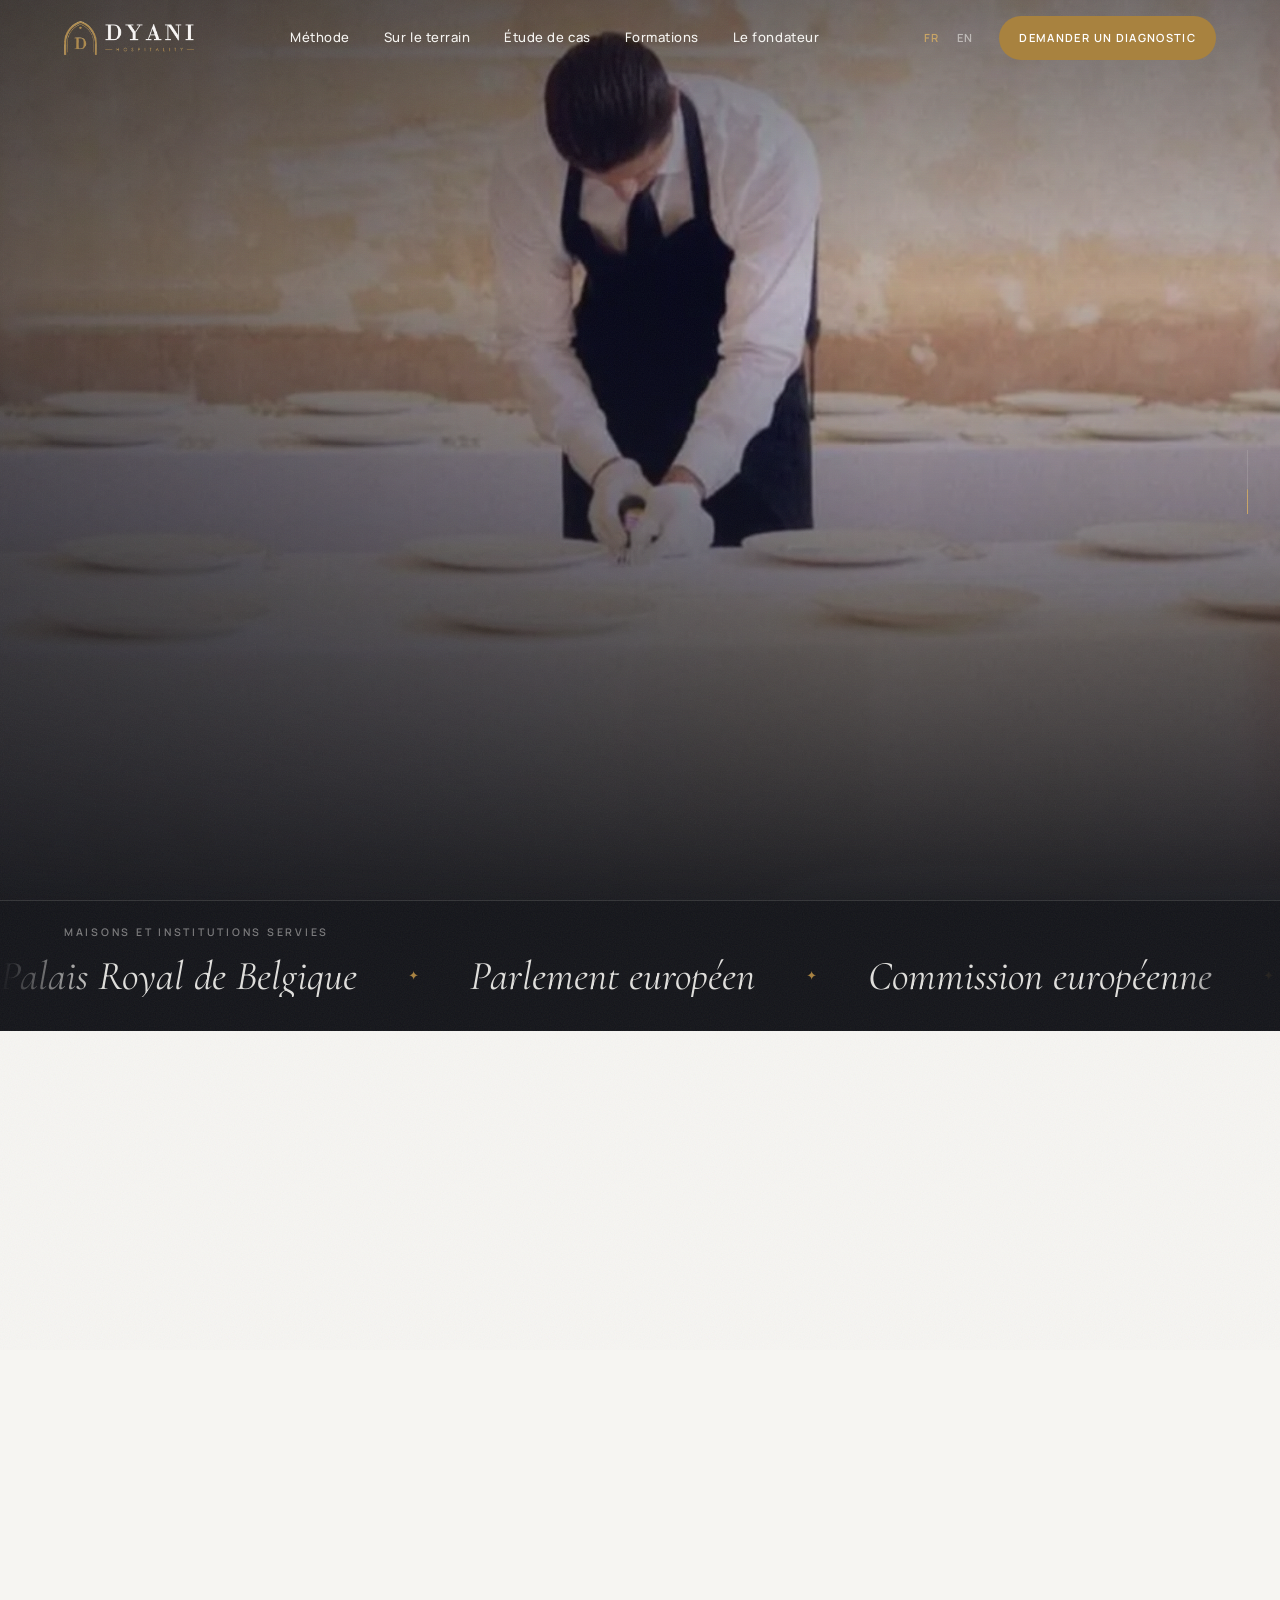
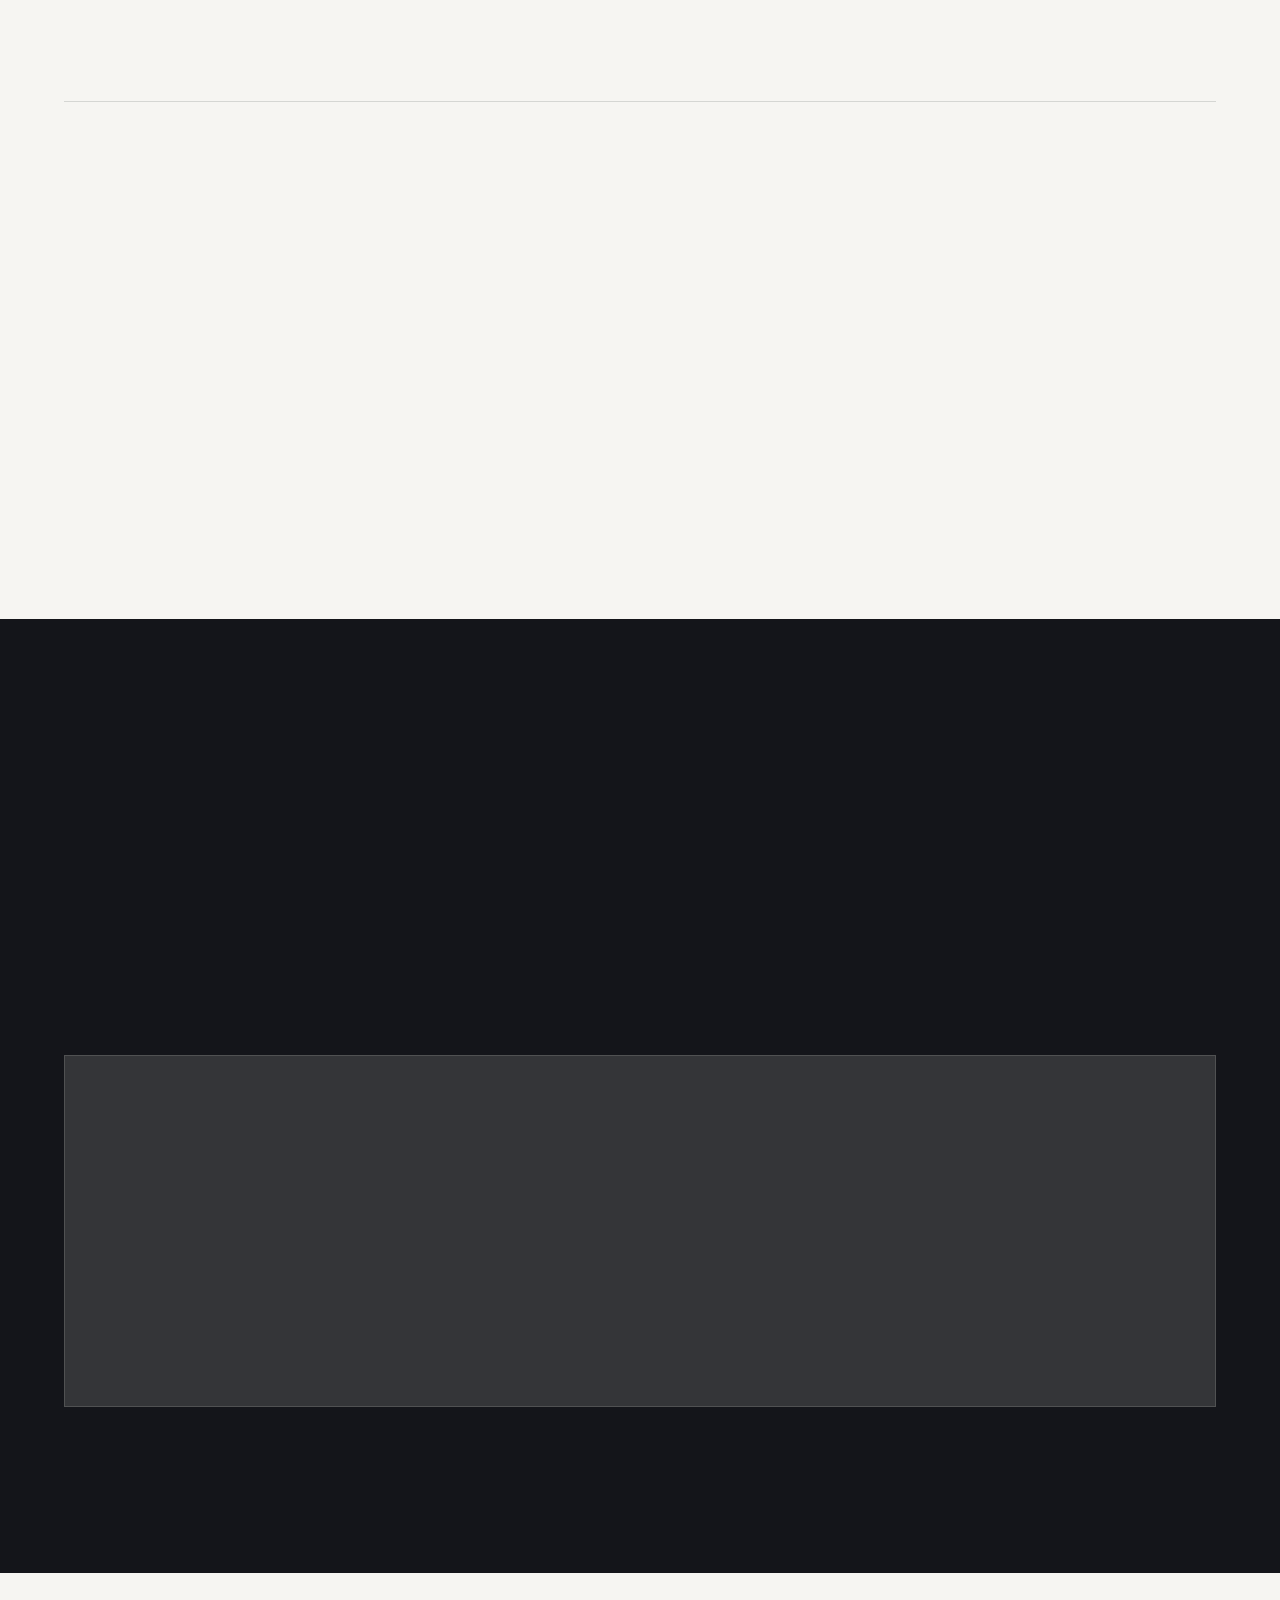
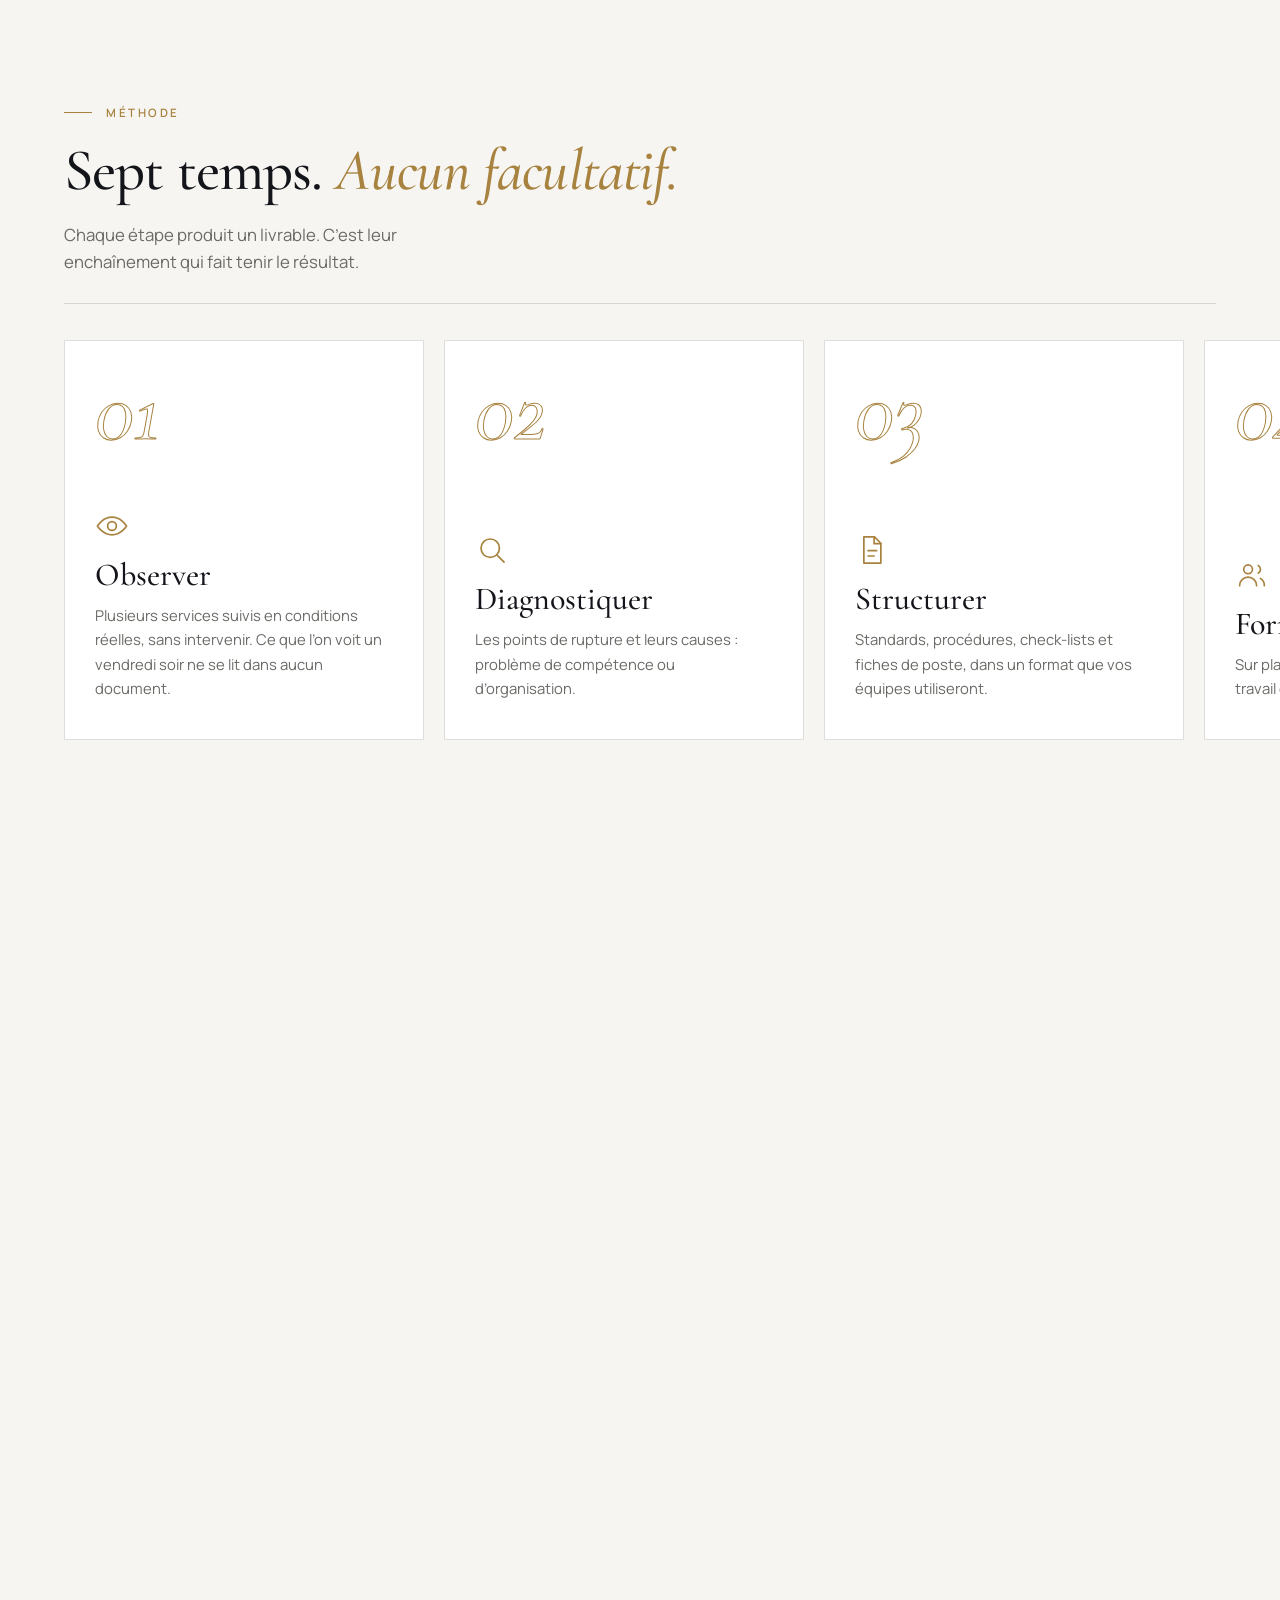
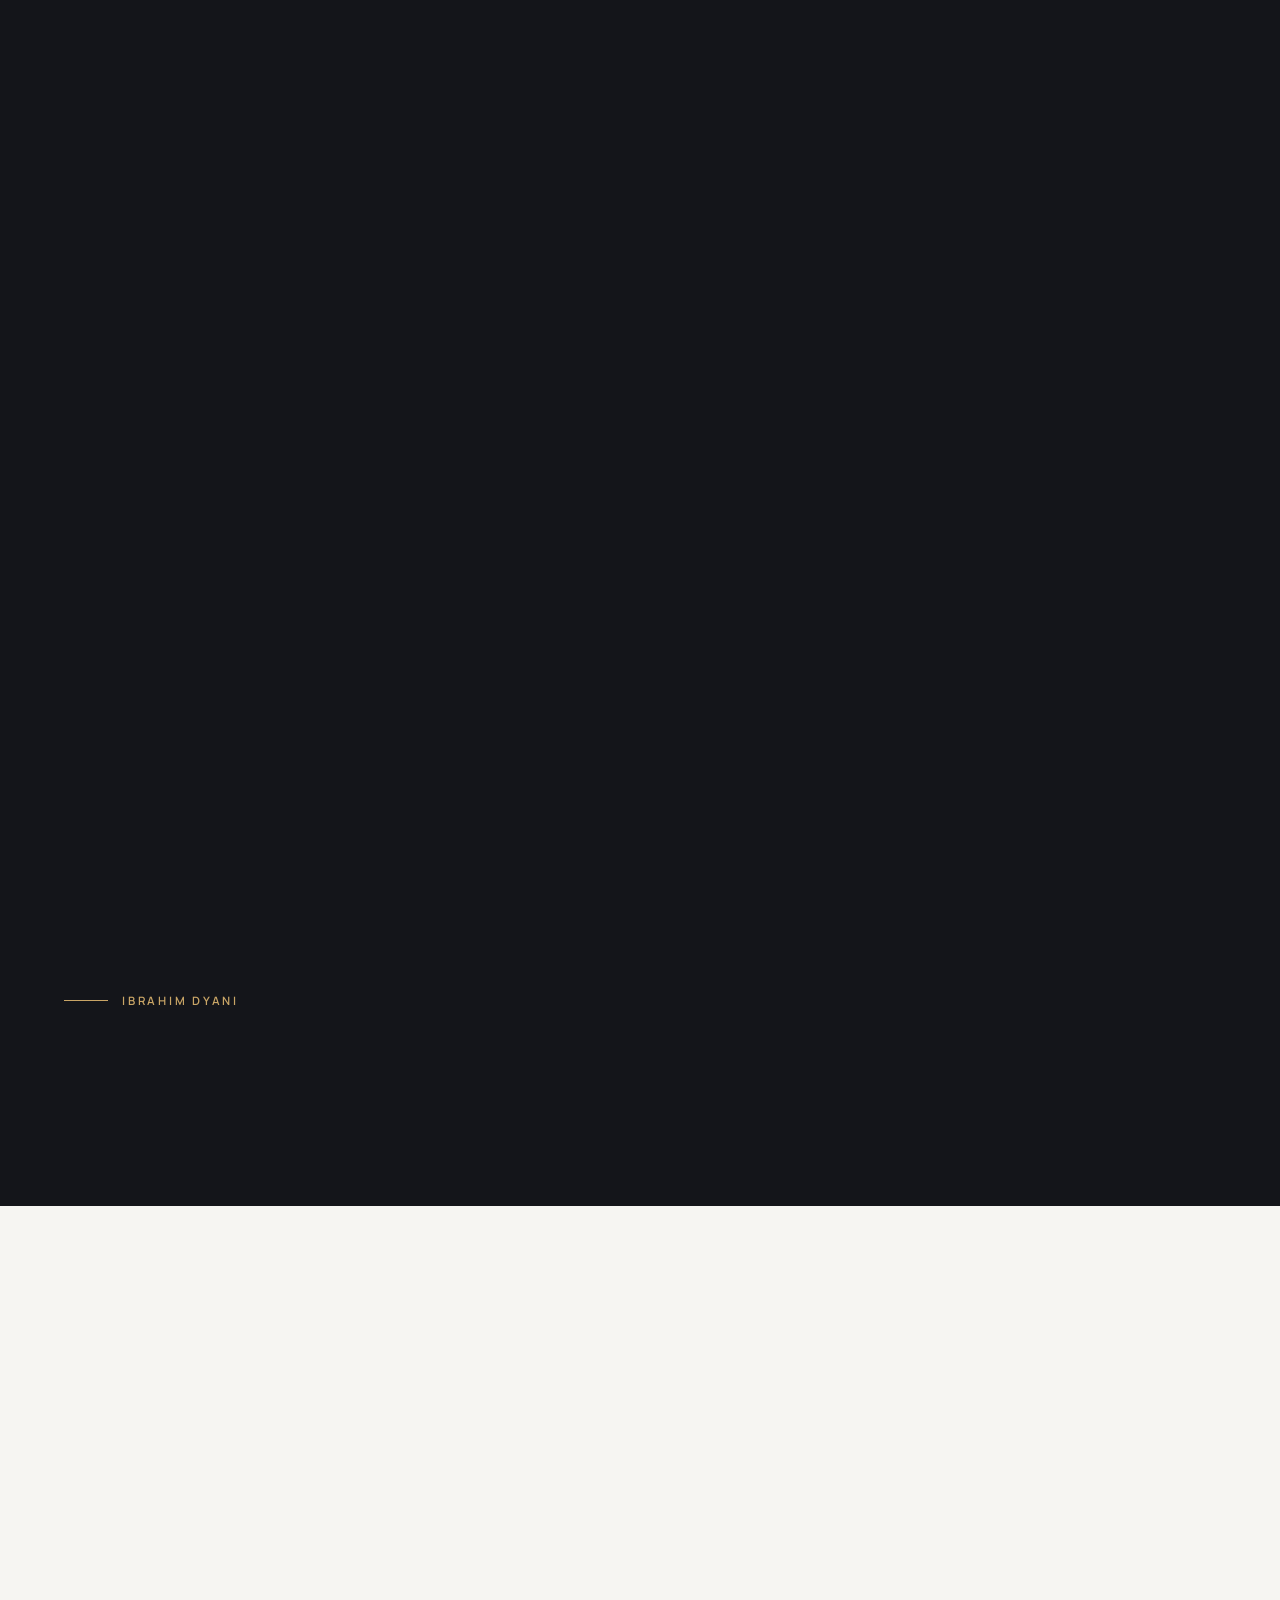
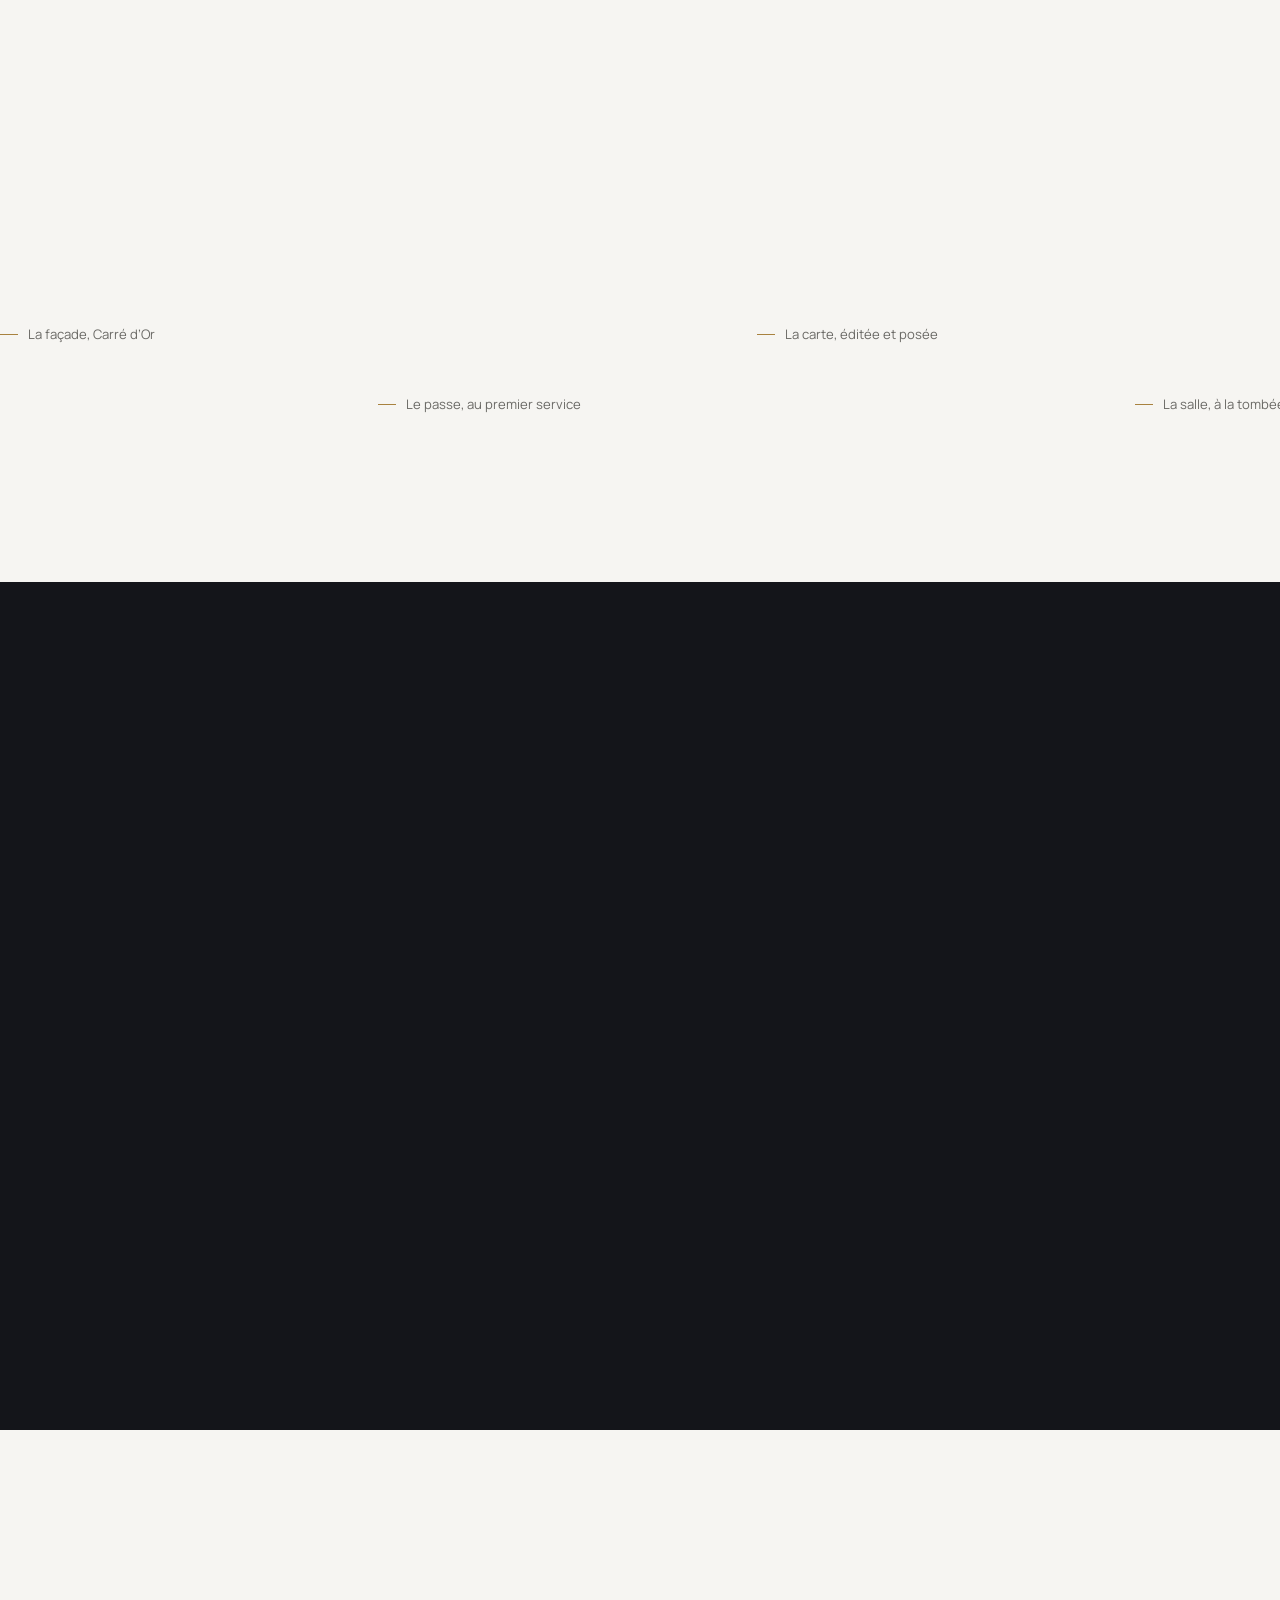
==== commit 58aff4fc: "Référence de demande : retirée de l'écran, conservée dans l'e-mail Elle s'affichait près de l'aperçu" ====
--- a/index.html
+++ b/index.html
@@ -717,15 +717,12 @@
       </div>
 
       <div class="builder__p">
-        <!-- Référence de la demande : engendrée par le navigateur à
-             l'ouverture, reprise dans le message envoyé et dans
-             l'e-mail reçu. Elle donne au visiteur quelque chose à
-             citer s'il relance, et au destinataire de quoi relier
-             une réponse à sa demande. -->
-        <div class="pvhead">
-          <p class="eyebrow">Aperçu du message</p>
-          <p class="dref"><span>Référence</span><b data-ref>…</b></p>
-        </div>
+        <!-- Une référence de demande est engendrée par le navigateur à
+             l'ouverture (voir REF dans v2.js). Elle n'est pas montrée
+             au visiteur : elle part seulement dans l'objet de l'e-mail
+             et dans un champ dédié, pour que le destinataire puisse
+             relier une réponse à sa demande. -->
+        <p class="eyebrow">Aperçu du message</p>
         <div class="letter" id="preview" aria-live="polite"></div>
         <div class="send">
           <button class="btn btn--brass magnet" type="submit" id="bMail"><span>Envoyer par e-mail</span><svg class="arr" viewBox="0 0 16 10" aria-hidden="true"><path d="M11 1l4 4-4 4M15 5H0"/></svg></button>
--- a/v2.css
+++ b/v2.css
@@ -593,14 +593,6 @@
 .fl input:focus + span,.fl input:not(:placeholder-shown) + span,.fl textarea:focus + span,.fl textarea:not(:placeholder-shown) + span{transform:translateY(-22px) scale(.72);color:var(--brass-l)}
 .fl input[type=number]{-moz-appearance:textfield}
 .builder__p{display:flex;flex-direction:column}
-.pvhead{display:flex;align-items:center;justify-content:space-between;gap:16px;flex-wrap:wrap}
-.pvhead .eyebrow{margin-bottom:22px}
-/* Référence de la demande : volontairement discrète, mais lisible
-   et sélectionnable — c'est ce que le visiteur recopiera. */
-.dref{display:inline-flex;align-items:center;gap:10px;margin-bottom:22px;padding:8px 14px;border:1px solid var(--line-d);border-radius:999px}
-.dref span{font:600 .6rem/1 var(--sans);letter-spacing:.2em;text-transform:uppercase;color:rgba(246,245,242,.45)}
-.dref b{font:500 .82rem/1 var(--sans);letter-spacing:.12em;color:var(--brass-l);user-select:all}
-@media (max-width:420px){.pvhead{gap:0}.dref{margin-top:-8px}}
 .letter{position:relative;background:var(--os);color:var(--ink);padding:34px 32px;min-height:280px;font:italic 400 1.3rem/1.5 var(--serif);white-space:pre-line;box-shadow:0 40px 80px -40px rgba(0,0,0,.6);transform:rotate(-.6deg);transition:transform .8s var(--ease)}
 .letter::before{content:"";position:absolute;top:18px;right:20px;width:32px;height:32px;border:1px solid var(--brass);border-radius:50%;opacity:.6}
 .letter:hover{transform:rotate(0)}
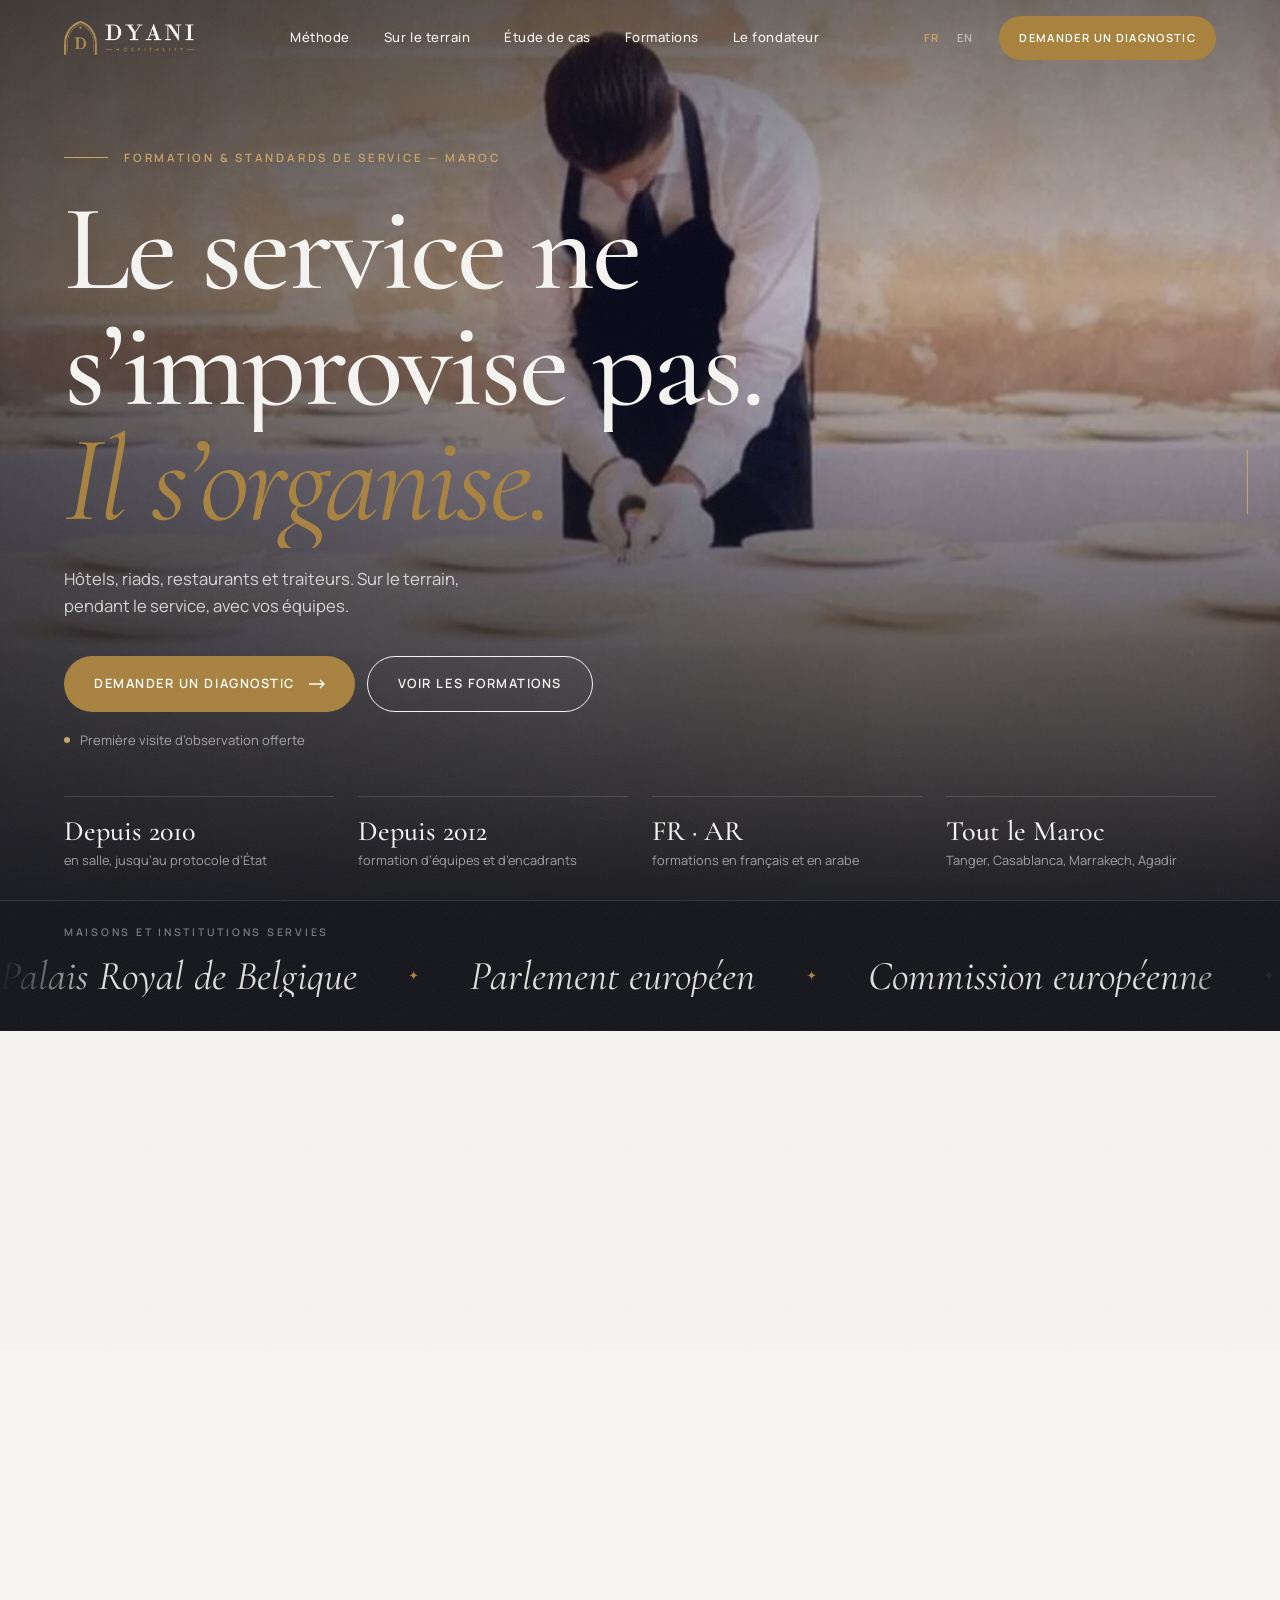
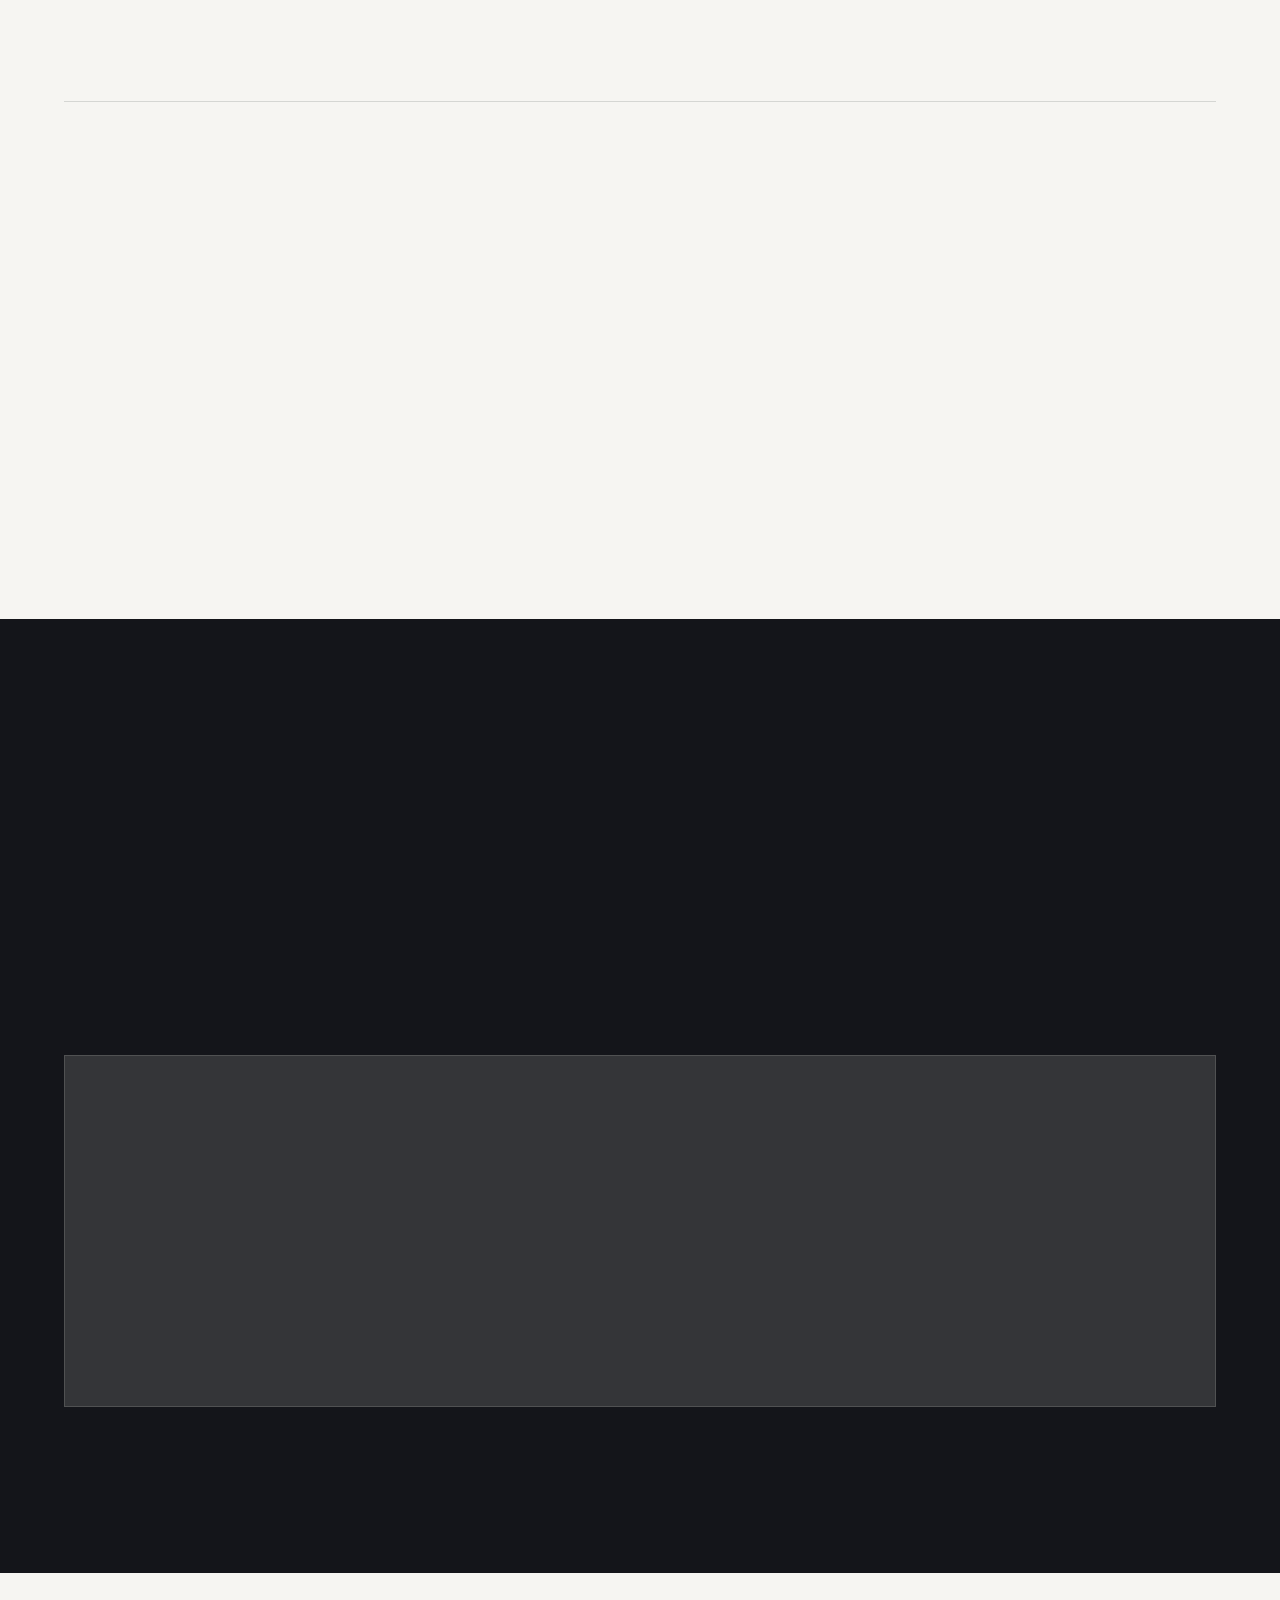
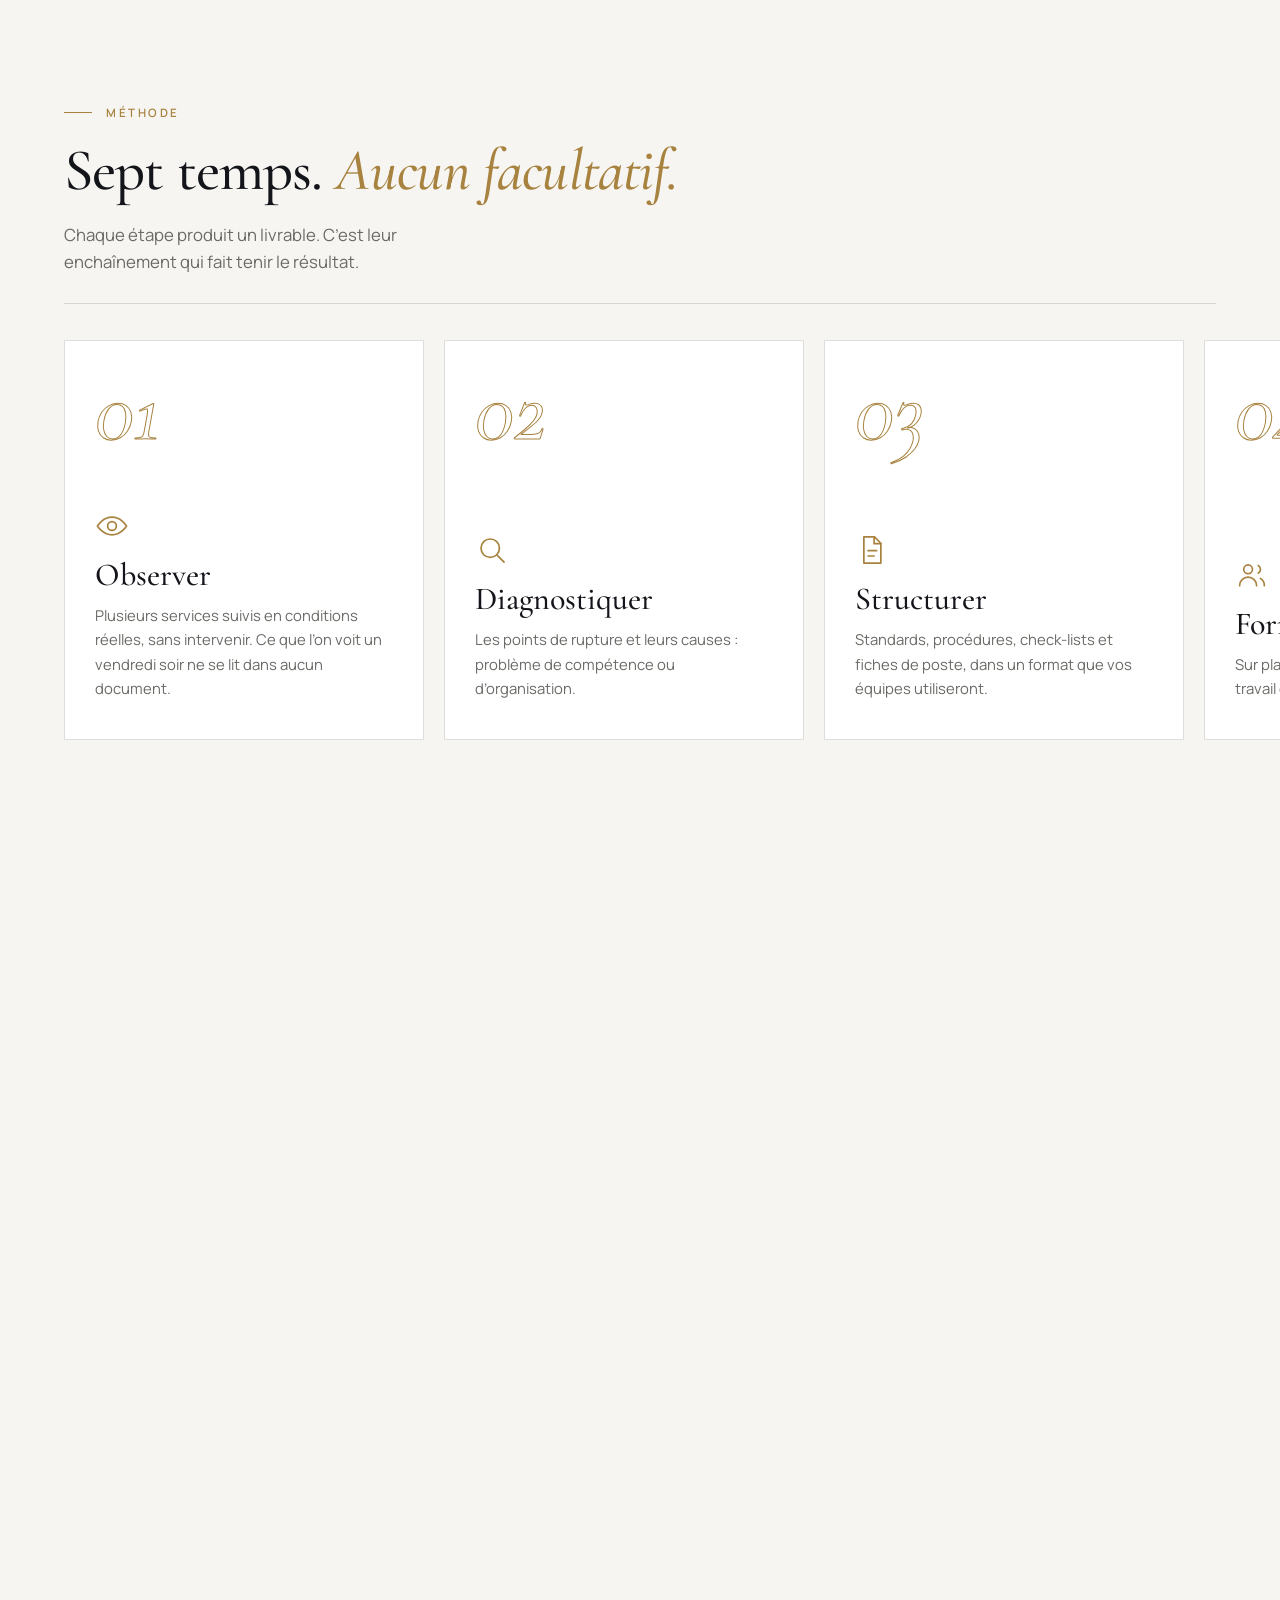
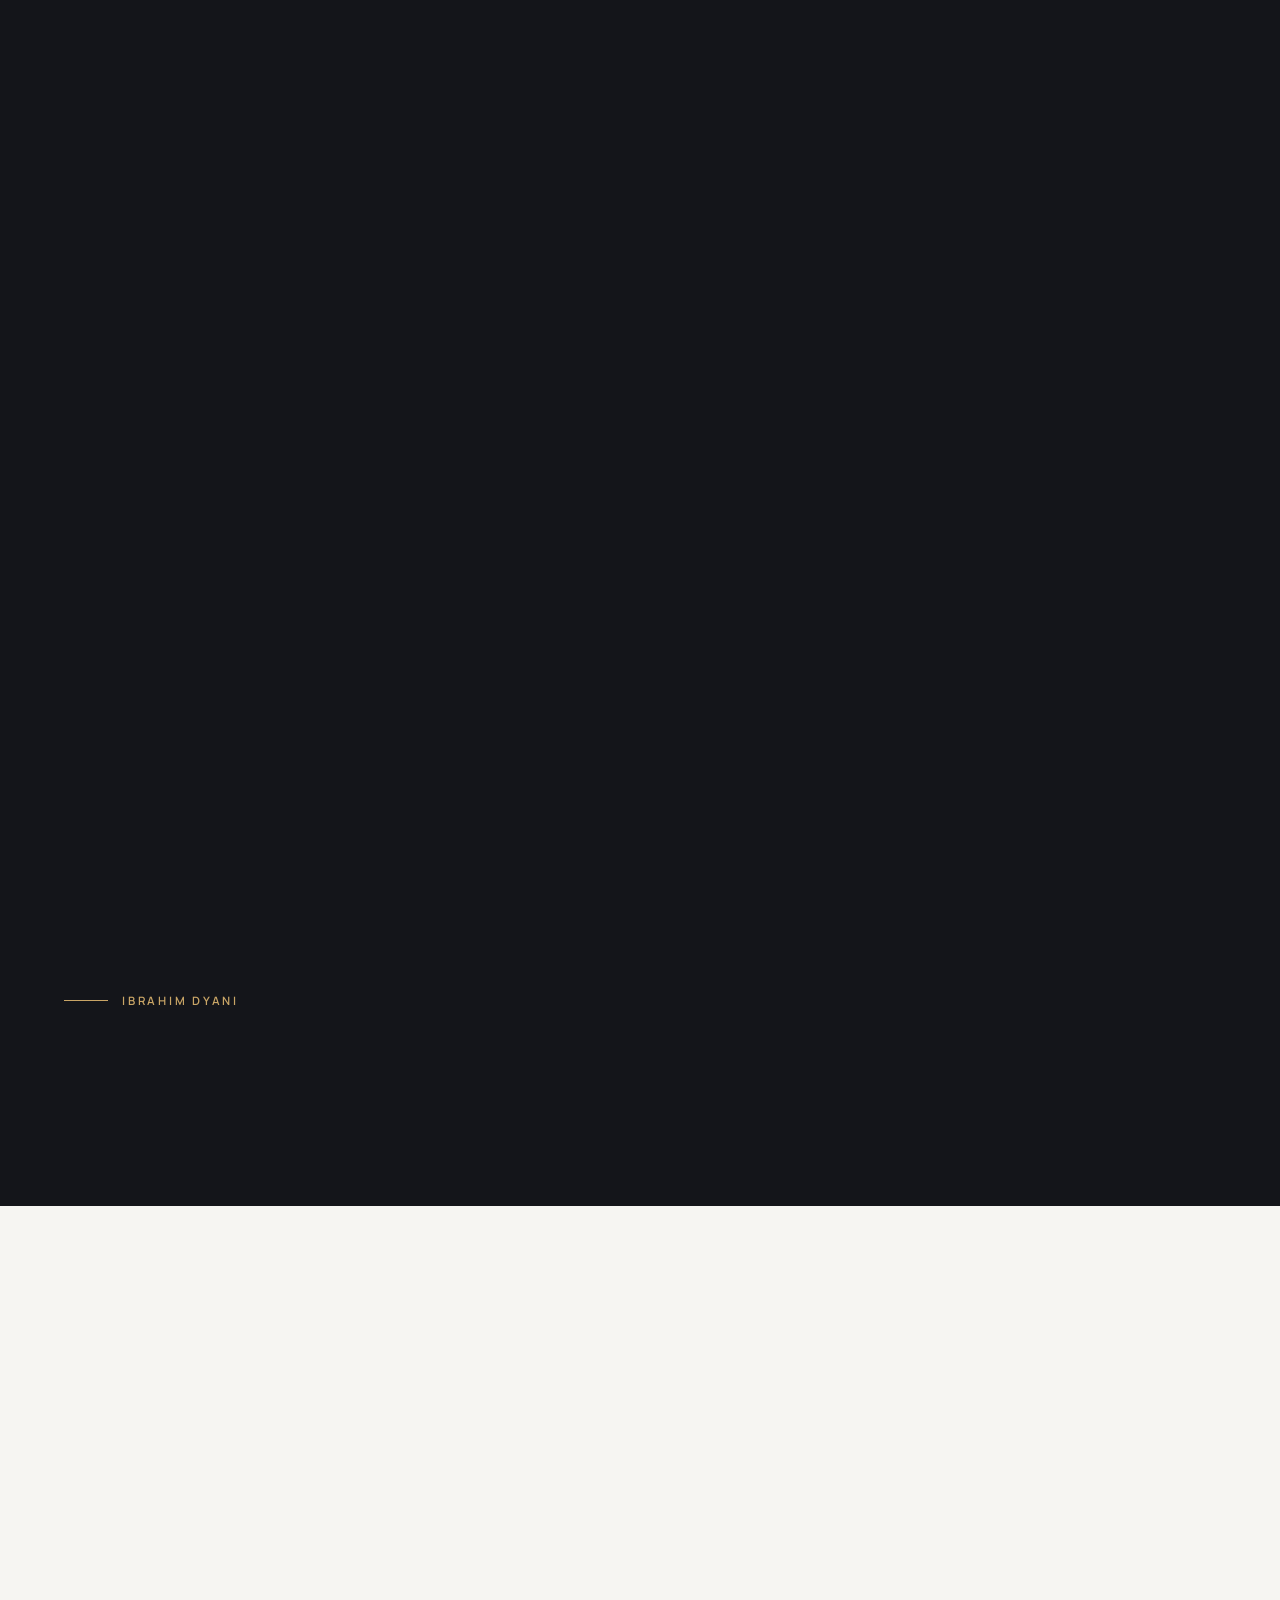
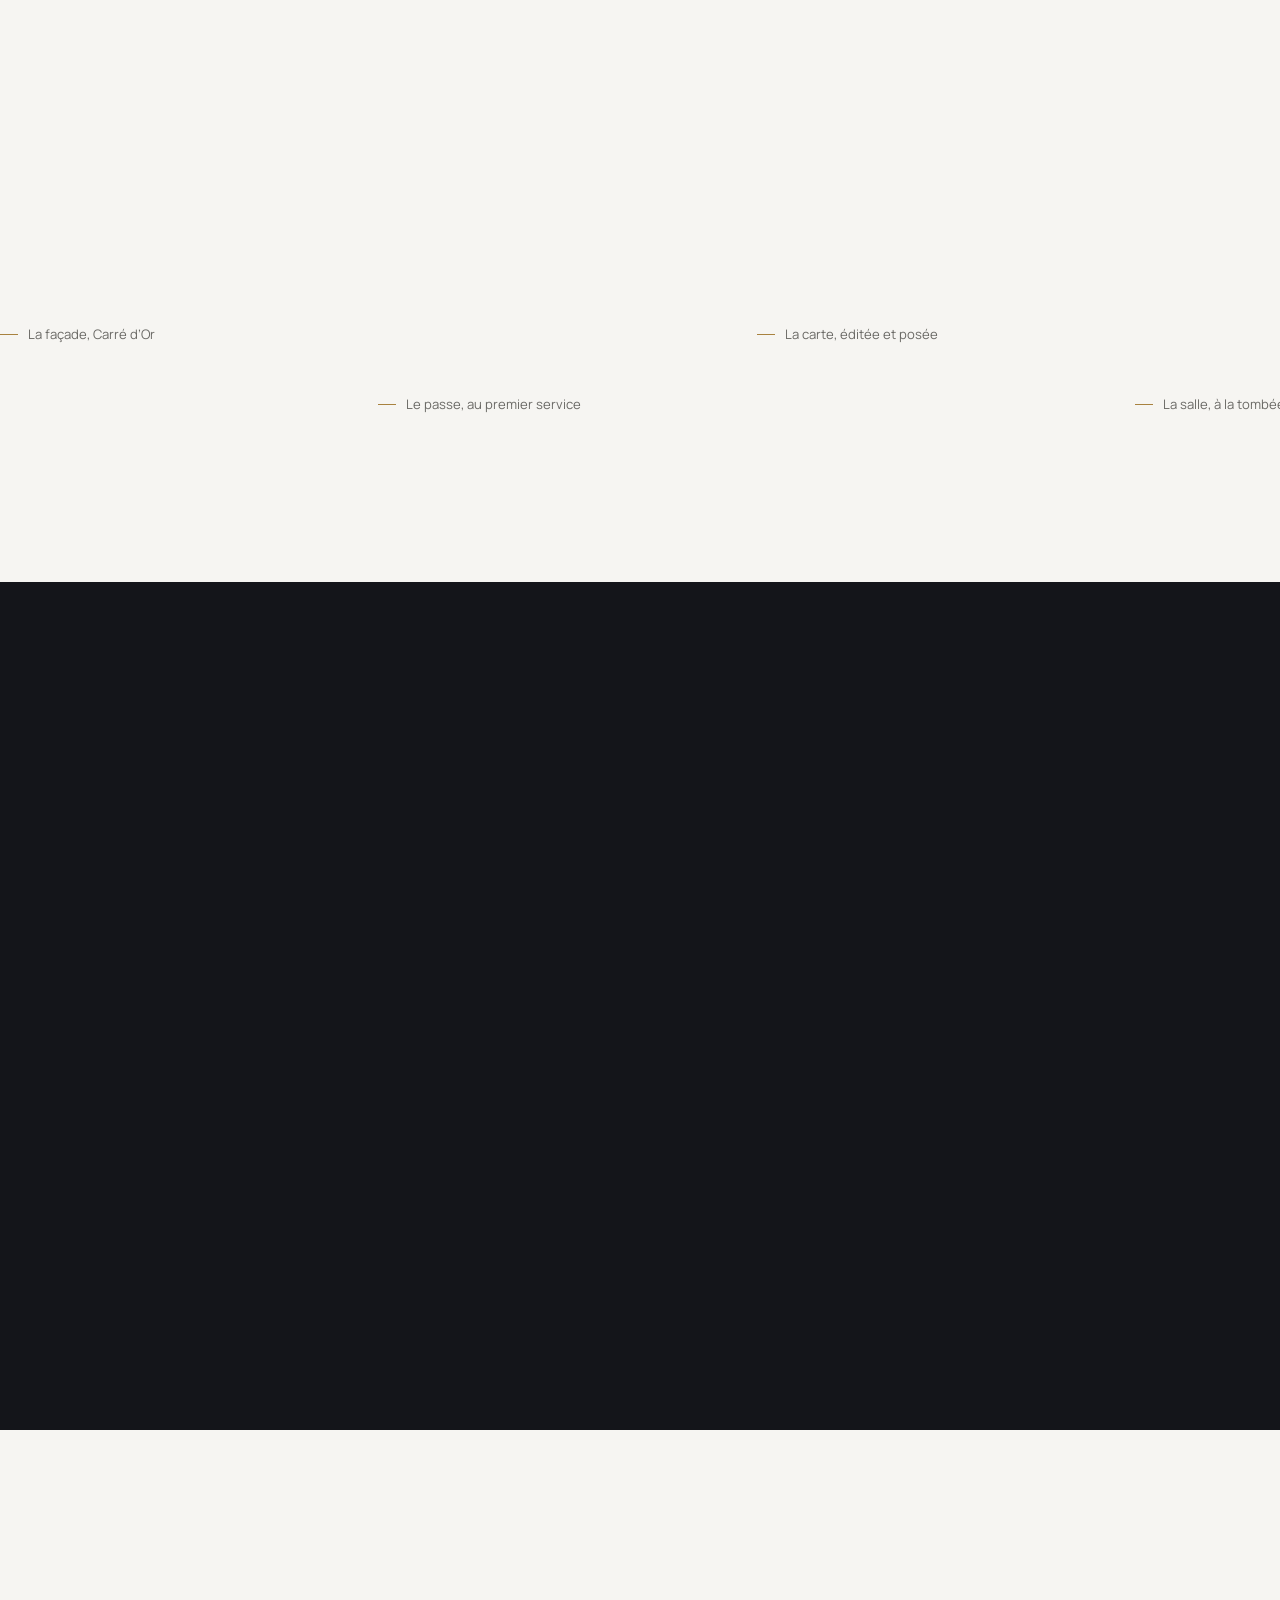
==== commit b7c57745: "Photos des profils adaptées au métier, affiche vidéo = 1re scène avec tirets de scène, phrase du con" ====
--- a/index.html
+++ b/index.html
@@ -35,7 +35,7 @@
 <link rel="preload" as="image" href="assets/img/hero-dressage.webp" type="image/webp" fetchpriority="high">
 <link rel="preload" as="font" type="font/woff2" crossorigin href="fonts/cormorant-garamond-latin-500-normal.woff2">
 <link rel="preload" as="font" type="font/woff2" crossorigin href="fonts/manrope-latin-400-normal.woff2">
-<link rel="stylesheet" href="v2.css?v=20260924">
+<link rel="stylesheet" href="v2.css?v=20261008">
 <script type="application/ld+json">
 {"@context":"https://schema.org","@type":"ProfessionalService","name":"Dyani Hospitality","description":"Formation des équipes, standards de service et organisation opérationnelle pour l’hôtellerie et la restauration au Maroc.","url":"https://dyanihospitality.com/","image":"https://dyanihospitality.com/assets/img/og-image.jpg","areaServed":{"@type":"Country","name":"Maroc"},"address":{"@type":"PostalAddress","addressLocality":"Tanger","addressCountry":"MA"},"availableLanguage":["fr","ar"],"founder":{"@type":"Person","name":"Ibrahim Dyani","jobTitle":"Maître d’Hôtel, formateur et consultant en organisation opérationnelle"}}
 </script>
@@ -153,7 +153,7 @@
     <!-- L'intitulé annonce l'enchaînement sans répéter « Le constat »,
          qui titre déjà la première étape juste en dessous. -->
     <p class="eyebrow rv">Le point de départ</p>
-    <h2 class="statement split-words">Un établissement peut être rénové, bien commercialisé, parfaitement décoré&nbsp;— <em>et livrer une expérience irrégulière.</em></h2>
+    <h2 class="statement split-words">Un établissement peut être rénové, bien commercialisé, parfaitement décoré <em>et livrer une expérience irrégulière.</em></h2>
 
     <ol class="flow">
       <li class="flow__i rv" data-d="1">
@@ -268,9 +268,10 @@
 
     <div class="field">
       <figure class="video rv" data-cursor="Lire">
-        <video preload="none" playsinline width="480" height="848" poster="assets/img/terrain-standards.jpg">
+        <video preload="none" playsinline width="480" height="848" poster="assets/img/video-poster.jpg">
           <source src="assets/video/formation-terrain.mp4" type="video/mp4">
         </video>
+        <div class="video__segs"><button type="button" class="video__seg" data-t="0" aria-label="Scène 1"><i></i></button><button type="button" class="video__seg" data-t="5.7" style="--w:6.6" aria-label="Scène 2"><i></i></button><button type="button" class="video__seg" data-t="12.3" style="--w:10.0" aria-label="Scène 3"><i></i></button><button type="button" class="video__seg" data-t="22.3" style="--w:8.9" aria-label="Scène 4"><i></i></button><button type="button" class="video__seg" data-t="31.2" style="--w:3.0" aria-label="Scène 5"><i></i></button></div>
         <button class="video__play" type="button" aria-label="Lire la vidéo de la session de formation"><svg viewBox="0 0 17 20" aria-hidden="true"><path d="M16 10 1 19V1l15 9Z"/></svg></button>
         <figcaption><span>Formation serveurs — chez RLM Service</span><span>0:34</span></figcaption>
       </figure>
@@ -309,7 +310,7 @@
 
 <!-- citation plein écran -->
 <section class="pull" aria-label="Citation">
-  <div class="pull__media" data-parallax="0.12"><picture><source srcset="assets/img/terrain-posture.webp" type="image/webp"><img src="assets/img/terrain-posture.jpg" alt="" width="1200" height="1600" loading="lazy" decoding="async"></picture></div>
+  <div class="pull__media" data-parallax="0.12"><picture><source srcset="assets/img/reception-jardin.webp" type="image/webp"><img src="assets/img/reception-jardin.jpg" alt="" width="1000" height="1250" loading="lazy" decoding="async"></picture></div>
   <blockquote class="pull__q wrap">
     <p class="split-words">Ce qui n’a pas été exécuté devant moi <em>n’a pas été formé.</em></p>
     <cite>Ibrahim Dyani</cite>
@@ -593,12 +594,12 @@
               <circle class="swap__arc" cx="60" cy="60" r="58" pathLength="100"/>
             </svg>
             <div class="swap__ph" aria-hidden="true">
-              <picture class="is-on"><source srcset="assets/img/terrain-posture.webp" type="image/webp"><img src="assets/img/terrain-posture.jpg" alt="" width="1200" height="1600" loading="lazy" decoding="async"></picture>
-              <picture><source srcset="assets/img/hero-dressage.webp" type="image/webp"><img src="assets/img/hero-dressage.jpg" alt="" width="900" height="1125" loading="lazy" decoding="async"></picture>
-              <picture><source srcset="assets/img/terrain-prestation.webp" type="image/webp"><img src="assets/img/terrain-prestation.jpg" alt="" width="1400" height="1867" loading="lazy" decoding="async"></picture>
-              <picture><source srcset="assets/img/terrain-standards.webp" type="image/webp"><img src="assets/img/terrain-standards.jpg" alt="" width="1200" height="1600" loading="lazy" decoding="async"></picture>
-              <picture><source srcset="assets/img/reception-jardin.webp" type="image/webp"><img src="assets/img/reception-jardin.jpg" alt="" width="1000" height="1250" loading="lazy" decoding="async"></picture>
-              <picture><source srcset="assets/img/constantin-02.webp" type="image/webp"><img src="assets/img/constantin-02.jpg" alt="" width="900" height="1200" loading="lazy" decoding="async"></picture>
+              <picture class="is-on"><source srcset="assets/img/profil-commis.webp" type="image/webp"><img src="assets/img/profil-commis.jpg" alt="" width="1400" height="1050" loading="lazy" decoding="async"></picture>
+              <picture><source srcset="assets/img/profil-chef-de-rang.webp" type="image/webp"><img src="assets/img/profil-chef-de-rang.jpg" alt="" width="1055" height="1400" loading="lazy" decoding="async"></picture>
+              <picture><source srcset="assets/img/profil-maitre-hotel.webp" type="image/webp"><img src="assets/img/profil-maitre-hotel.jpg" alt="" width="945" height="1256" loading="lazy" decoding="async"></picture>
+              <picture><source srcset="assets/img/profil-manager.webp" type="image/webp"><img src="assets/img/profil-manager.jpg" alt="" width="945" height="1256" loading="lazy" decoding="async"></picture>
+              <picture><source srcset="assets/img/profil-accueil.webp" type="image/webp"><img src="assets/img/profil-accueil.jpg" alt="" width="945" height="1254" loading="lazy" decoding="async"></picture>
+              <picture><source srcset="assets/img/profil-extra.webp" type="image/webp"><img src="assets/img/profil-extra.jpg" alt="" width="945" height="1255" loading="lazy" decoding="async"></picture>
             </div>
             <span class="swap__badge" aria-hidden="true"><i>01</i><b>/ 06</b></span>
           </div>
@@ -768,6 +769,6 @@
   </div>
 </footer>
 
-<script src="v2.js?v=20260924" defer></script>
+<script src="v2.js?v=20261008" defer></script>
 </body>
 </html>
--- a/v2.css
+++ b/v2.css
@@ -142,6 +142,10 @@
   .burger{display:block}
   .hd__act .lang{display:none}
 }
+/* Les pages-document (.hd--doc) n'ont pas de menu burger : rien n'y
+   remplace le sélecteur de langue, qui doit donc rester visible à
+   toutes les largeurs. */
+.hd--doc .hd__act .lang{display:flex}
 @media (max-width:560px){
   .hd__act .btn{display:none}
 }
@@ -319,6 +323,17 @@
 .video.is-playing .video__play{opacity:0;pointer-events:none}
 .video figcaption{position:absolute;left:18px;right:18px;bottom:16px;display:flex;justify-content:space-between;font-size:.74rem;letter-spacing:.06em;color:rgba(246,245,242,.85);pointer-events:none}
 .video.is-playing figcaption{opacity:0}
+/* Tirets de scène, façon « stories » : un par séquence de la vidéo,
+   proportionnel à sa durée. Visibles dès l'affiche, ils se remplissent
+   à la lecture et permettent de sauter d'une scène à l'autre. */
+.video__segs{position:absolute;z-index:2;top:12px;left:14px;right:14px;display:flex;gap:5px}
+.video__seg{flex:var(--w) 1 0;height:20px;display:flex;align-items:center;cursor:pointer}
+.video__seg i{position:relative;display:block;width:100%;height:3px;border-radius:2px;background:rgba(246,245,242,.32);overflow:hidden;transition:height .3s var(--ease)}
+.video__seg i::after{content:"";position:absolute;inset:0;background:var(--os);transform:scaleX(var(--f,0));transform-origin:left}
+.video__seg:hover i,.video__seg:focus-visible i{height:5px}
+.video__seg:nth-child(1){--w:5.7}.video__seg:nth-child(2){--w:6.6}.video__seg:nth-child(3){--w:10}.video__seg:nth-child(4){--w:8.9}.video__seg:nth-child(5){--w:3}
+.video__seg:first-child{--f:1}
+.video.is-playing .video__seg:first-child{--f:0}
 .cards{display:grid;grid-template-columns:repeat(3,1fr);gap:20px}
 .card{text-align:left;display:flex;flex-direction:column;gap:0;color:var(--os)}
 .card__img{display:block;aspect-ratio:3/4;overflow:hidden;margin-bottom:22px;background:var(--navy)}
@@ -681,3 +696,45 @@
   .marquee__track{animation:none!important;flex-wrap:wrap;white-space:normal}
   .grain{display:none}
 }
+
+/* =========================================================
+   DOCUMENTS — mentions légales et confidentialité
+   Pages de lecture longue, sans JavaScript : une colonne
+   étroite, aucune animation, aucun script à charger.
+
+   L'en-tête n'est pas .is-solid : cette classe mélange
+   transparence et flou, pensée pour flotter par-dessus une photo
+   qui défile derrière elle. Posée en dur au sommet d'une page
+   sans photo, elle rend un gris délavé au lieu du graphite plein.
+   .hd--doc pose directement la couleur opaque. */
+.hd--doc{background:var(--ink);border-bottom-color:var(--line-d);height:64px}
+.hd--doc .hd__brand img{height:28px}
+
+.doc{background:var(--os);padding-block:clamp(112px,13vw,152px) clamp(64px,8vw,120px)}
+.doc__in{max-width:70ch;margin-inline:auto}
+.doc__back{display:inline-flex;align-items:center;gap:10px;margin-bottom:clamp(30px,5vw,52px);
+  font:600 .68rem/1 var(--sans);letter-spacing:.18em;text-transform:uppercase;color:var(--brass-d);
+  transition:gap .45s var(--ease)}
+.doc__back:hover{gap:16px}
+.doc__back svg{fill:none;stroke:currentColor;stroke-width:1.3;stroke-linecap:round;stroke-linejoin:round}
+.doc__t{font:500 clamp(2.1rem,4.4vw,3.4rem)/1.06 var(--serif);letter-spacing:-.015em;margin-bottom:14px}
+.doc__maj{font-size:.85rem;color:var(--mute);padding-bottom:clamp(26px,4vw,42px);
+  border-bottom:1px solid var(--line);margin-bottom:clamp(30px,4vw,50px)}
+.doc h2{font:500 clamp(1.45rem,2.4vw,1.95rem)/1.15 var(--serif);margin:clamp(42px,6vw,70px) 0 18px}
+.doc h3{font:600 .72rem/1 var(--sans);letter-spacing:.18em;text-transform:uppercase;
+  color:var(--brass-d);margin:34px 0 14px}
+.doc p{color:var(--mute);margin-bottom:16px;font-size:1.02rem}
+.doc strong,.doc b{color:var(--ink);font-weight:600}
+.doc a{color:var(--ink);text-decoration:underline;text-decoration-color:var(--brass);
+  text-underline-offset:3px;transition:color .3s}
+.doc a:hover{color:var(--brass-d)}
+.doc em{color:var(--ink)}
+/* Encadré des points restant à compléter : visible sans crier. */
+.doc__todo{background:var(--lin);border-left:1px solid var(--brass);padding:22px 26px;margin:22px 0 8px}
+.doc__todo p{font-size:.95rem;margin-bottom:12px}
+.doc__todo p:last-child{margin-bottom:0}
+
+.ft--doc{padding-block:clamp(44px,5vw,64px) 34px}
+.ft--doc .ft__bt{margin-top:0}
+.ft__bt a{opacity:.7;transition:opacity .3s,color .3s}
+.ft__bt a:hover{opacity:1;color:var(--brass-l)}
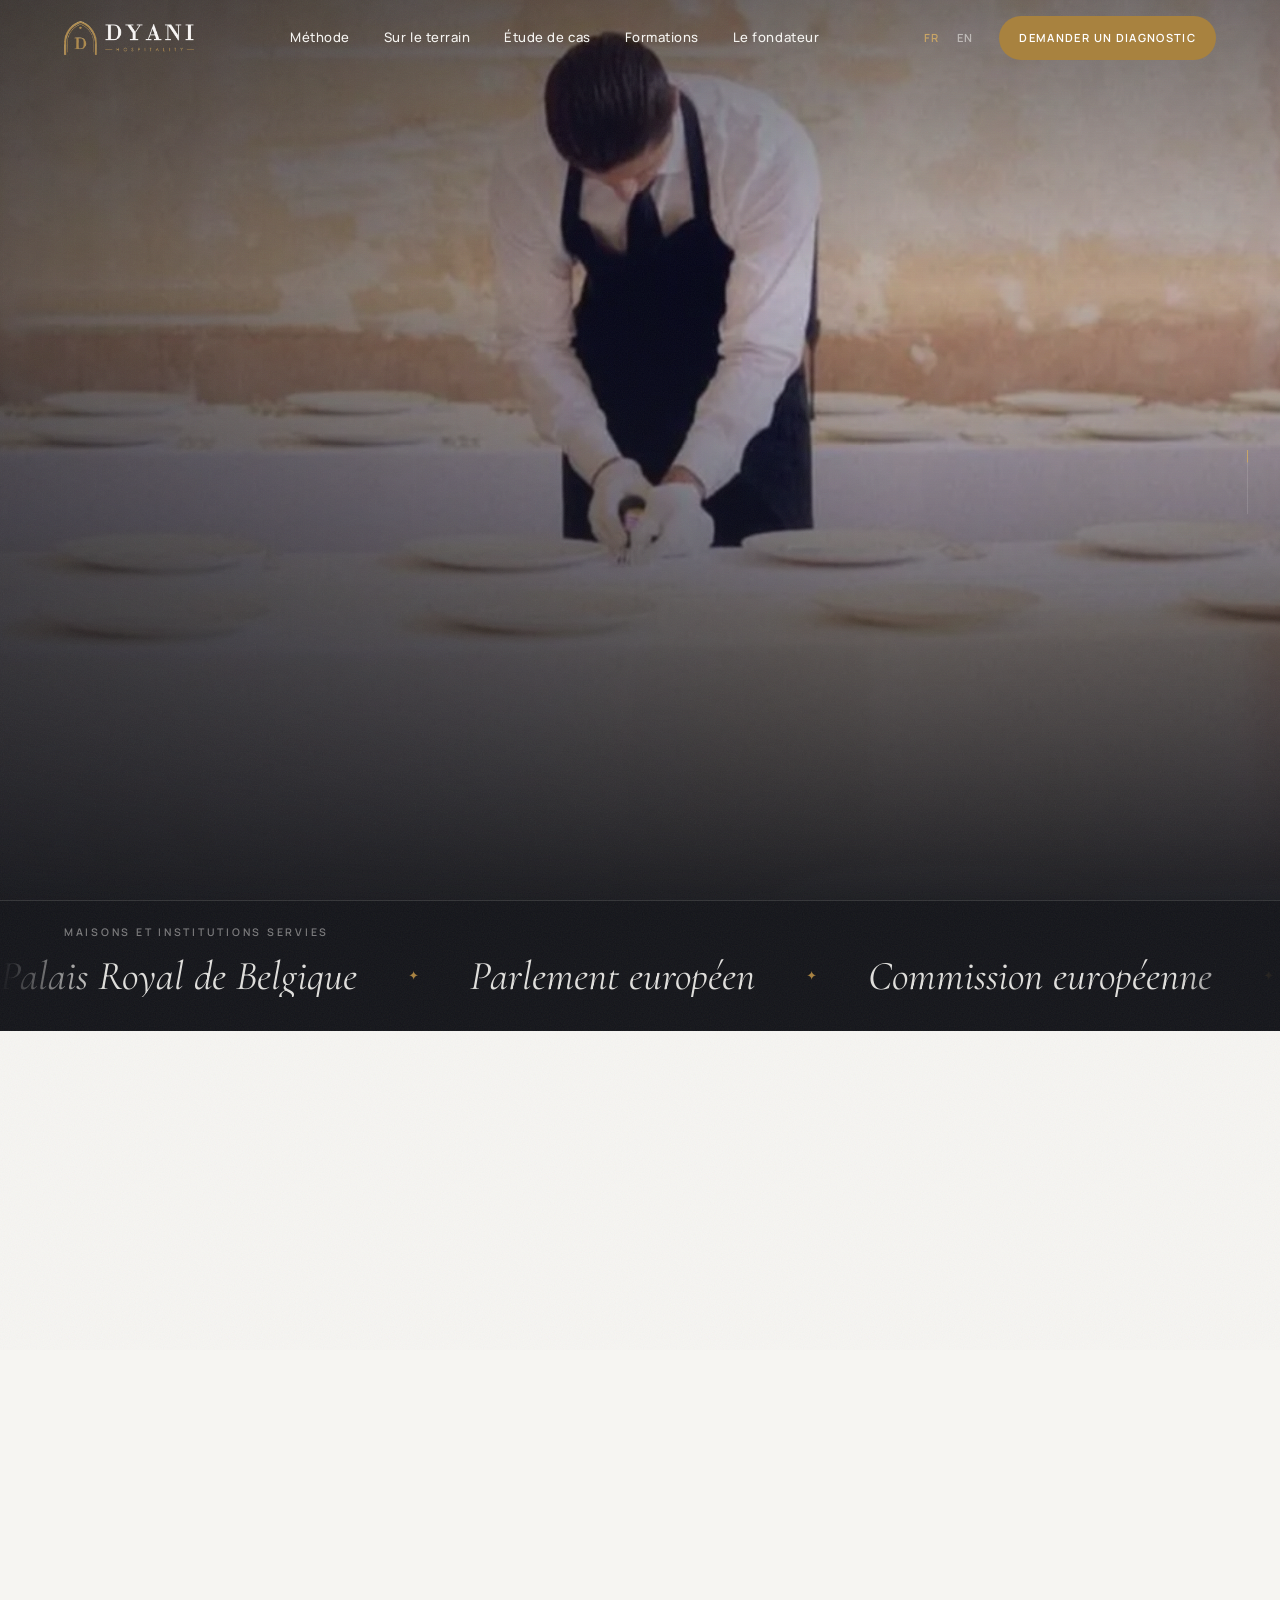
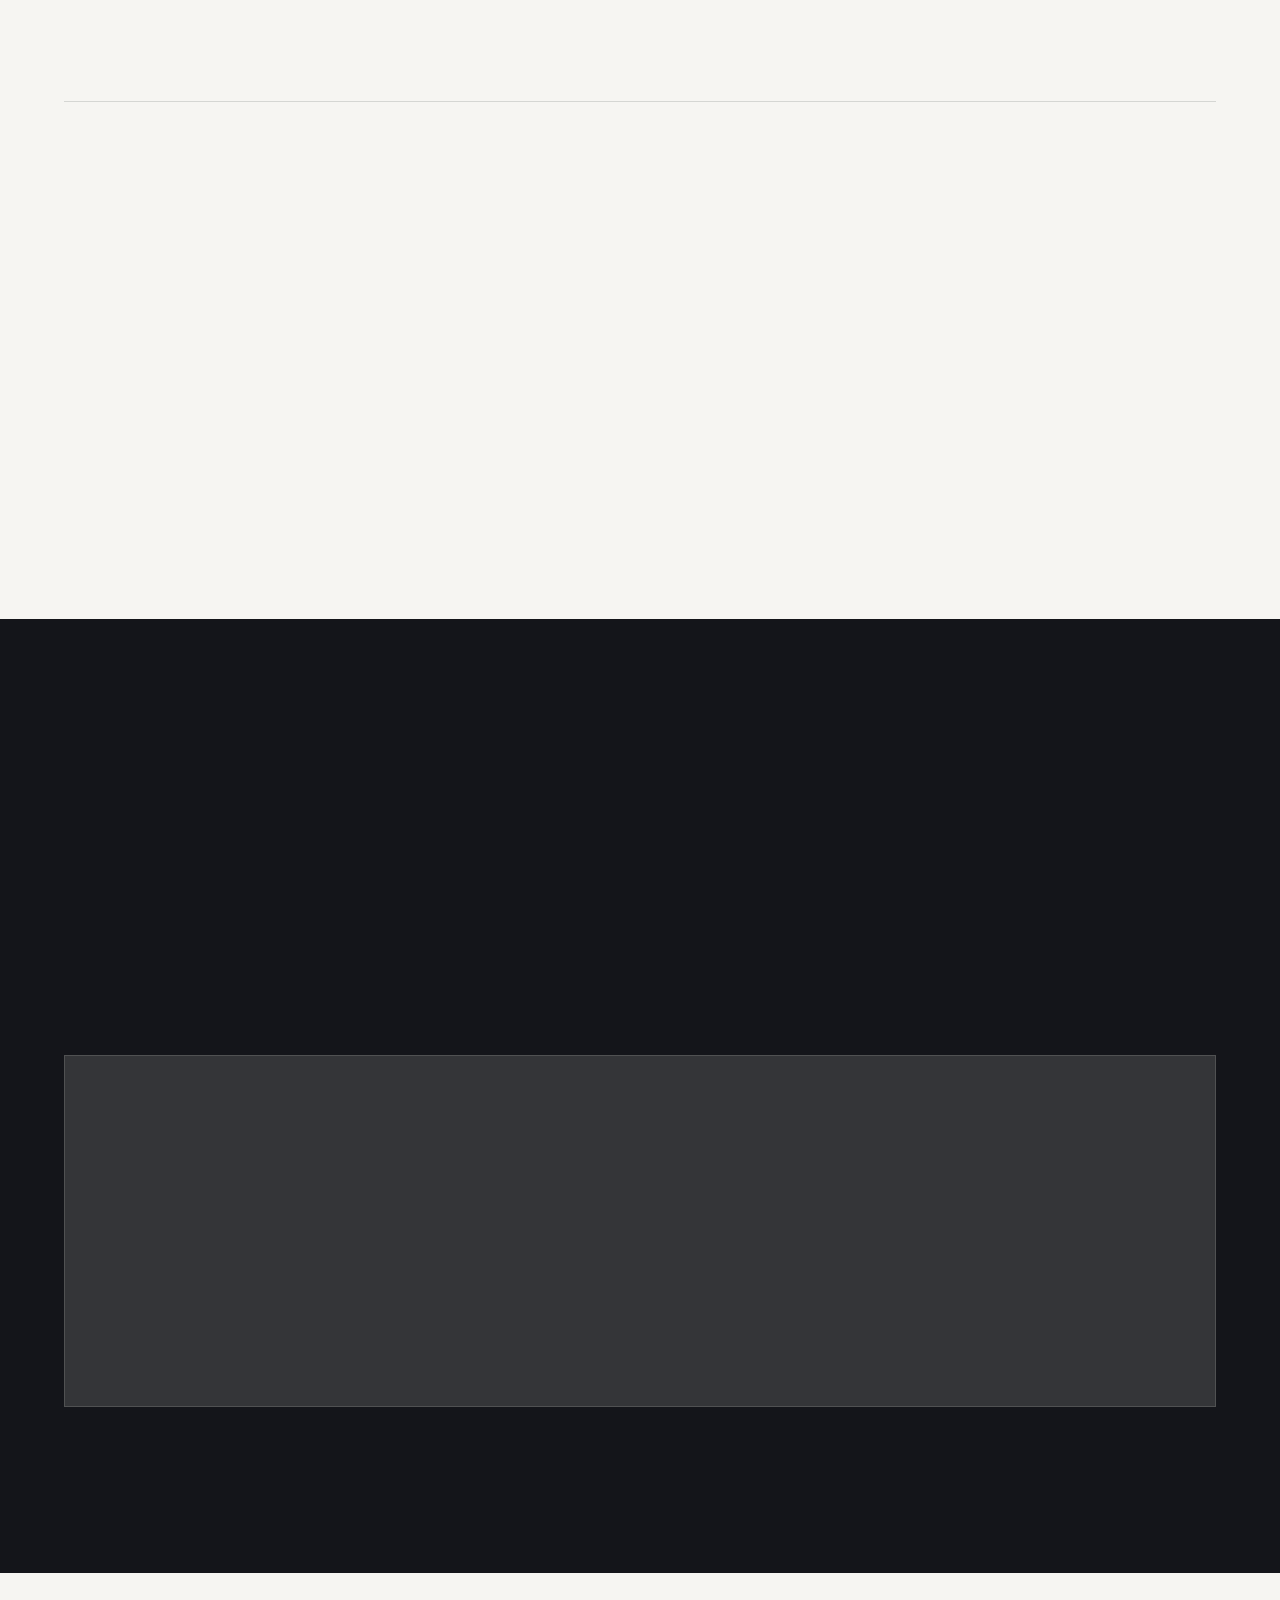
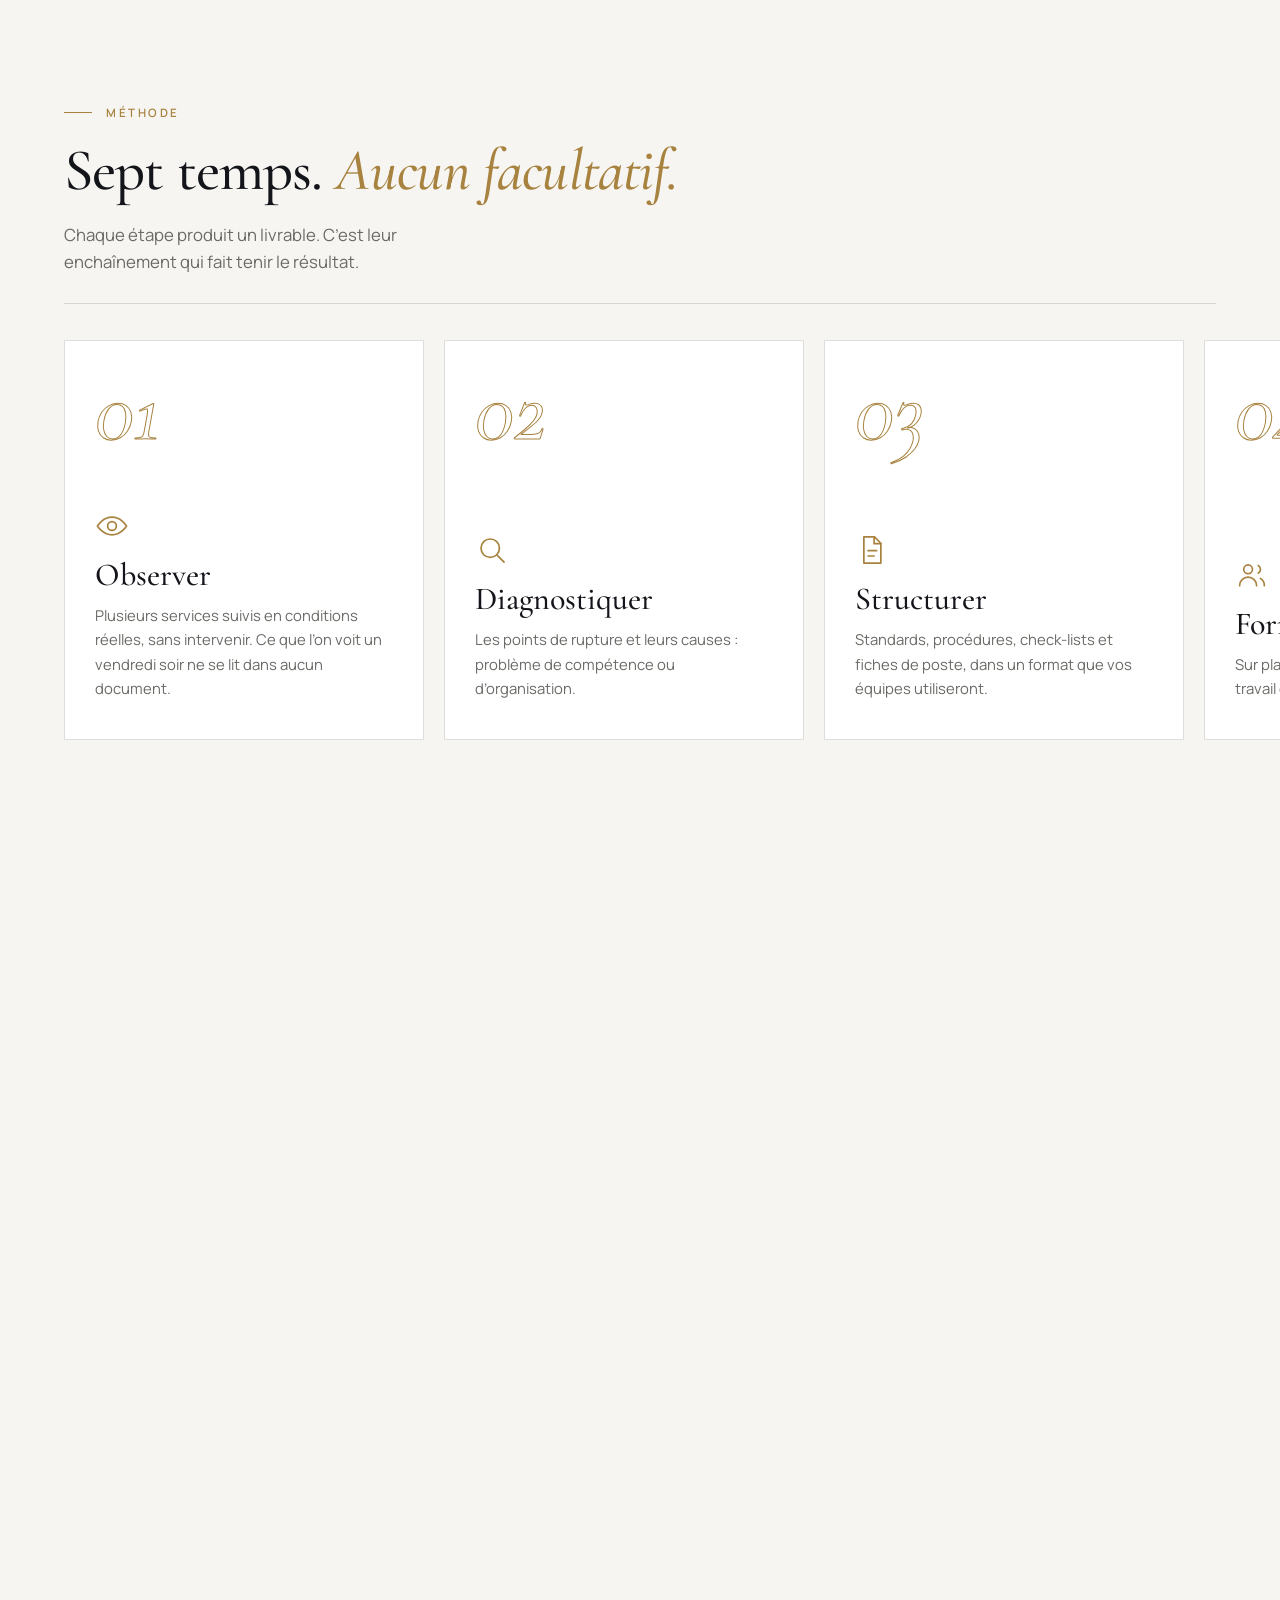
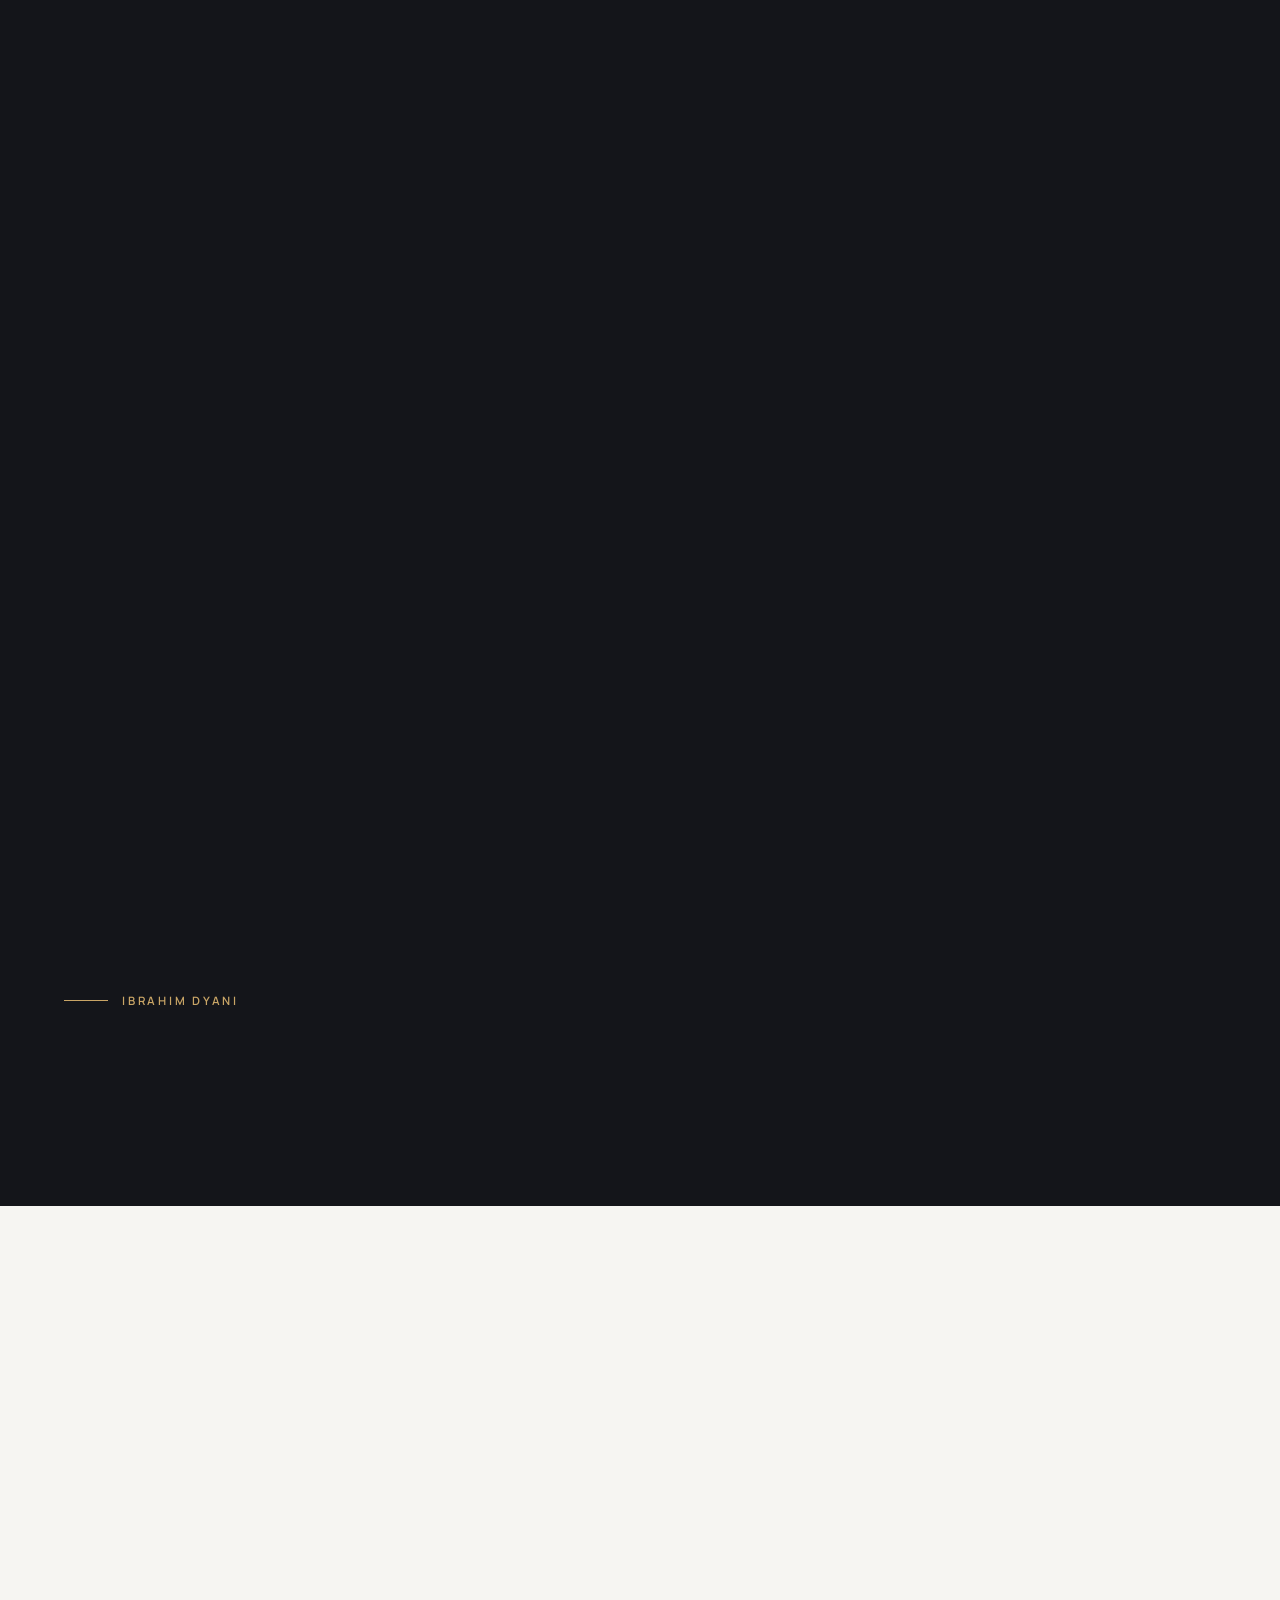
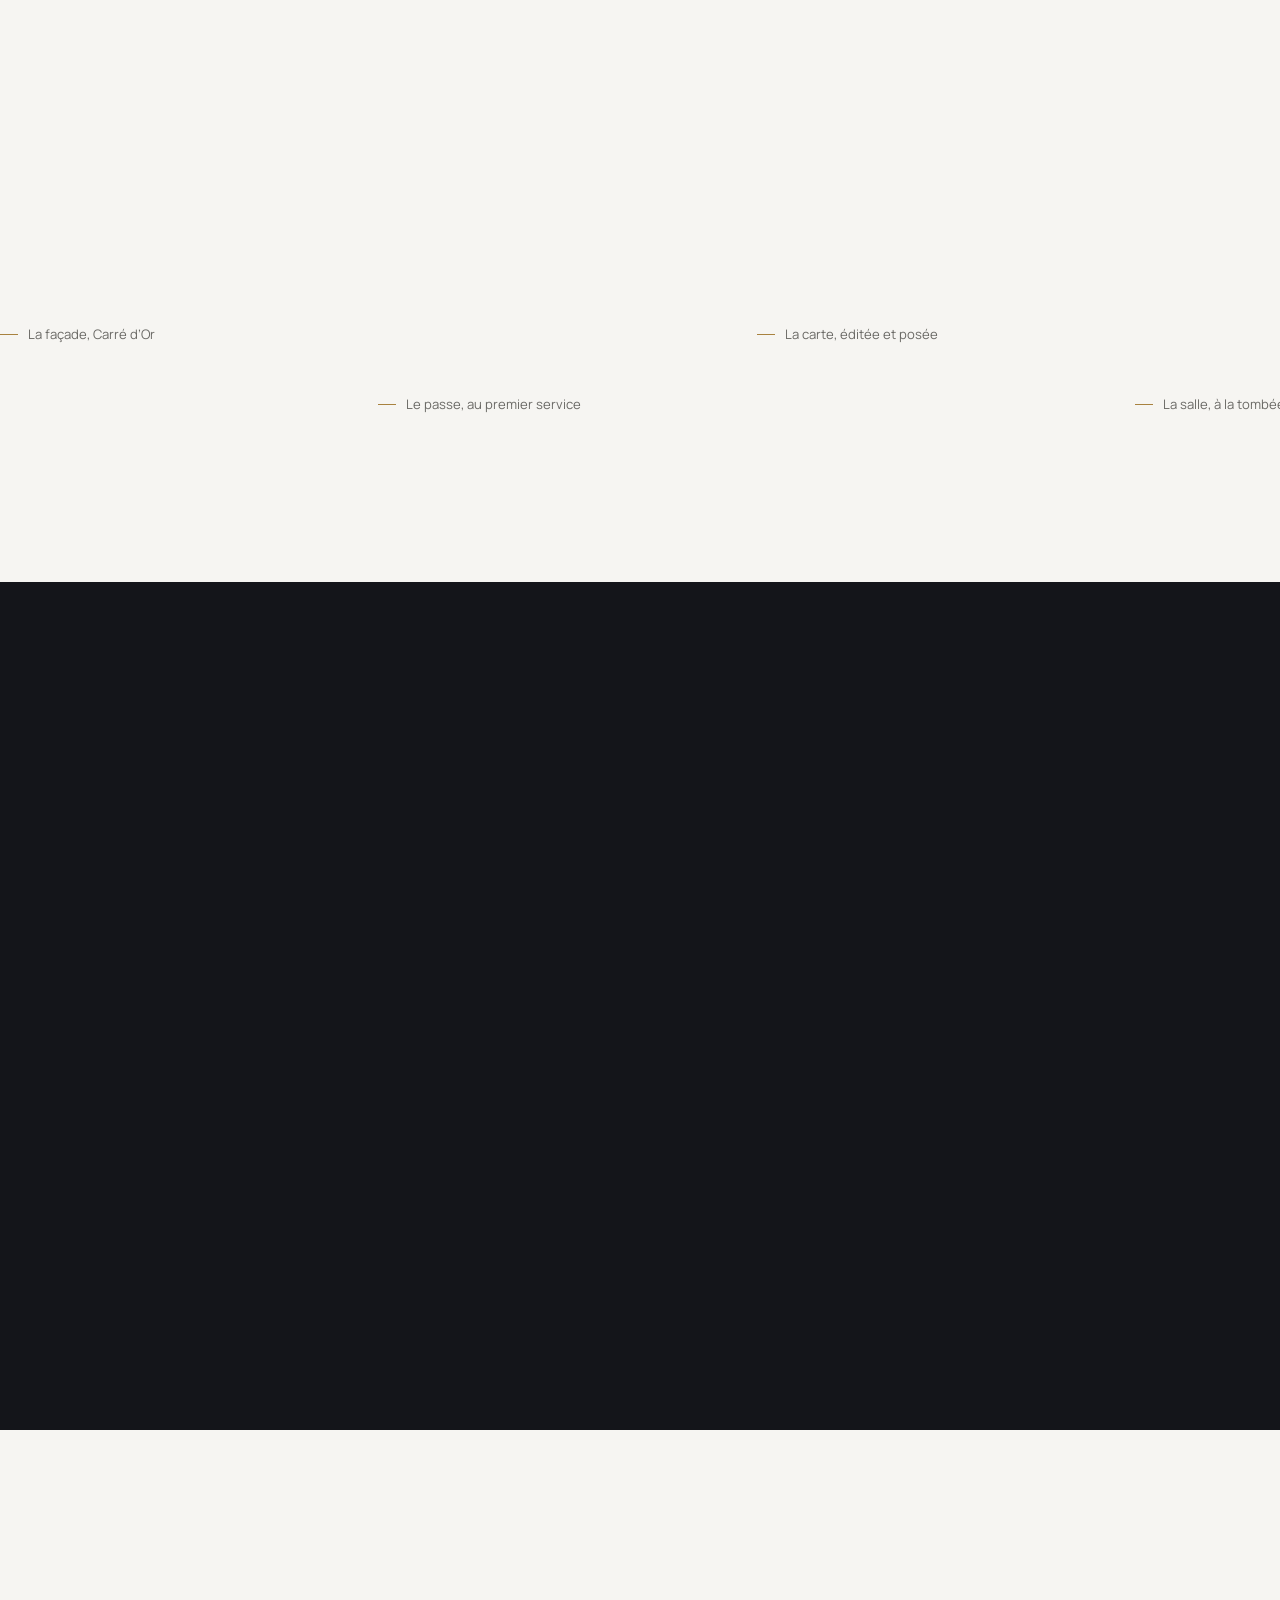
==== commit acc18ad5: "Pour qui : la ligne de liaison passe derrière les icônes Co-Authored-By: Claude Sonnet 5.5 <noreply@" ====
--- a/index.html
+++ b/index.html
@@ -35,7 +35,7 @@
 <link rel="preload" as="image" href="assets/img/hero-dressage.webp" type="image/webp" fetchpriority="high">
 <link rel="preload" as="font" type="font/woff2" crossorigin href="fonts/cormorant-garamond-latin-500-normal.woff2">
 <link rel="preload" as="font" type="font/woff2" crossorigin href="fonts/manrope-latin-400-normal.woff2">
-<link rel="stylesheet" href="v2.css?v=20261008">
+<link rel="stylesheet" href="v2.css?v=20261008b">
 <script type="application/ld+json">
 {"@context":"https://schema.org","@type":"ProfessionalService","name":"Dyani Hospitality","description":"Formation des équipes, standards de service et organisation opérationnelle pour l’hôtellerie et la restauration au Maroc.","url":"https://dyanihospitality.com/","image":"https://dyanihospitality.com/assets/img/og-image.jpg","areaServed":{"@type":"Country","name":"Maroc"},"address":{"@type":"PostalAddress","addressLocality":"Tanger","addressCountry":"MA"},"availableLanguage":["fr","ar"],"founder":{"@type":"Person","name":"Ibrahim Dyani","jobTitle":"Maître d’Hôtel, formateur et consultant en organisation opérationnelle"}}
 </script>
--- a/v2.css
+++ b/v2.css
@@ -468,11 +468,11 @@
 /* =========================================================
    POUR QUI
    ========================================================= */
-.chain{display:grid;grid-template-columns:repeat(6,1fr);position:relative}
-.chain::before{content:"";position:absolute;left:8%;right:8%;top:32px;height:1px;background:var(--line)}
-.chain::after{content:"";position:absolute;left:8%;right:8%;top:32px;height:1px;background:var(--brass);transform:scaleX(0);transform-origin:left;transition:transform 2s var(--ease)}
+.chain{display:grid;grid-template-columns:repeat(6,1fr);position:relative;isolation:isolate}
+.chain::before{content:"";position:absolute;z-index:0;left:calc(100% / 12);right:calc(100% / 12);top:32px;height:1px;background:var(--line)}
+.chain::after{content:"";position:absolute;z-index:0;left:calc(100% / 12);right:calc(100% / 12);top:32px;height:1px;background:var(--brass);transform:scaleX(0);transform-origin:left;transition:transform 2s var(--ease) .6s}
 .chain.is-in::after{transform:scaleX(1)}
-.chain li{position:relative;display:flex;flex-direction:column;align-items:center;text-align:center;padding:0 10px}
+.chain li{position:relative;z-index:1;display:flex;flex-direction:column;align-items:center;text-align:center;padding:0 10px}
 .chain__dot{width:64px;height:64px;border-radius:50%;background:var(--os);border:1px solid var(--line);display:grid;place-items:center;color:var(--brass);margin-bottom:22px;position:relative;z-index:1;transition:background .5s,color .5s,border-color .5s,transform .6s var(--ease)}
 .chain li:hover .chain__dot{background:var(--ink);color:var(--brass-l);border-color:var(--ink);transform:translateY(-4px)}
 .chain b{font:500 1.3rem/1.15 var(--serif);margin-bottom:8px}
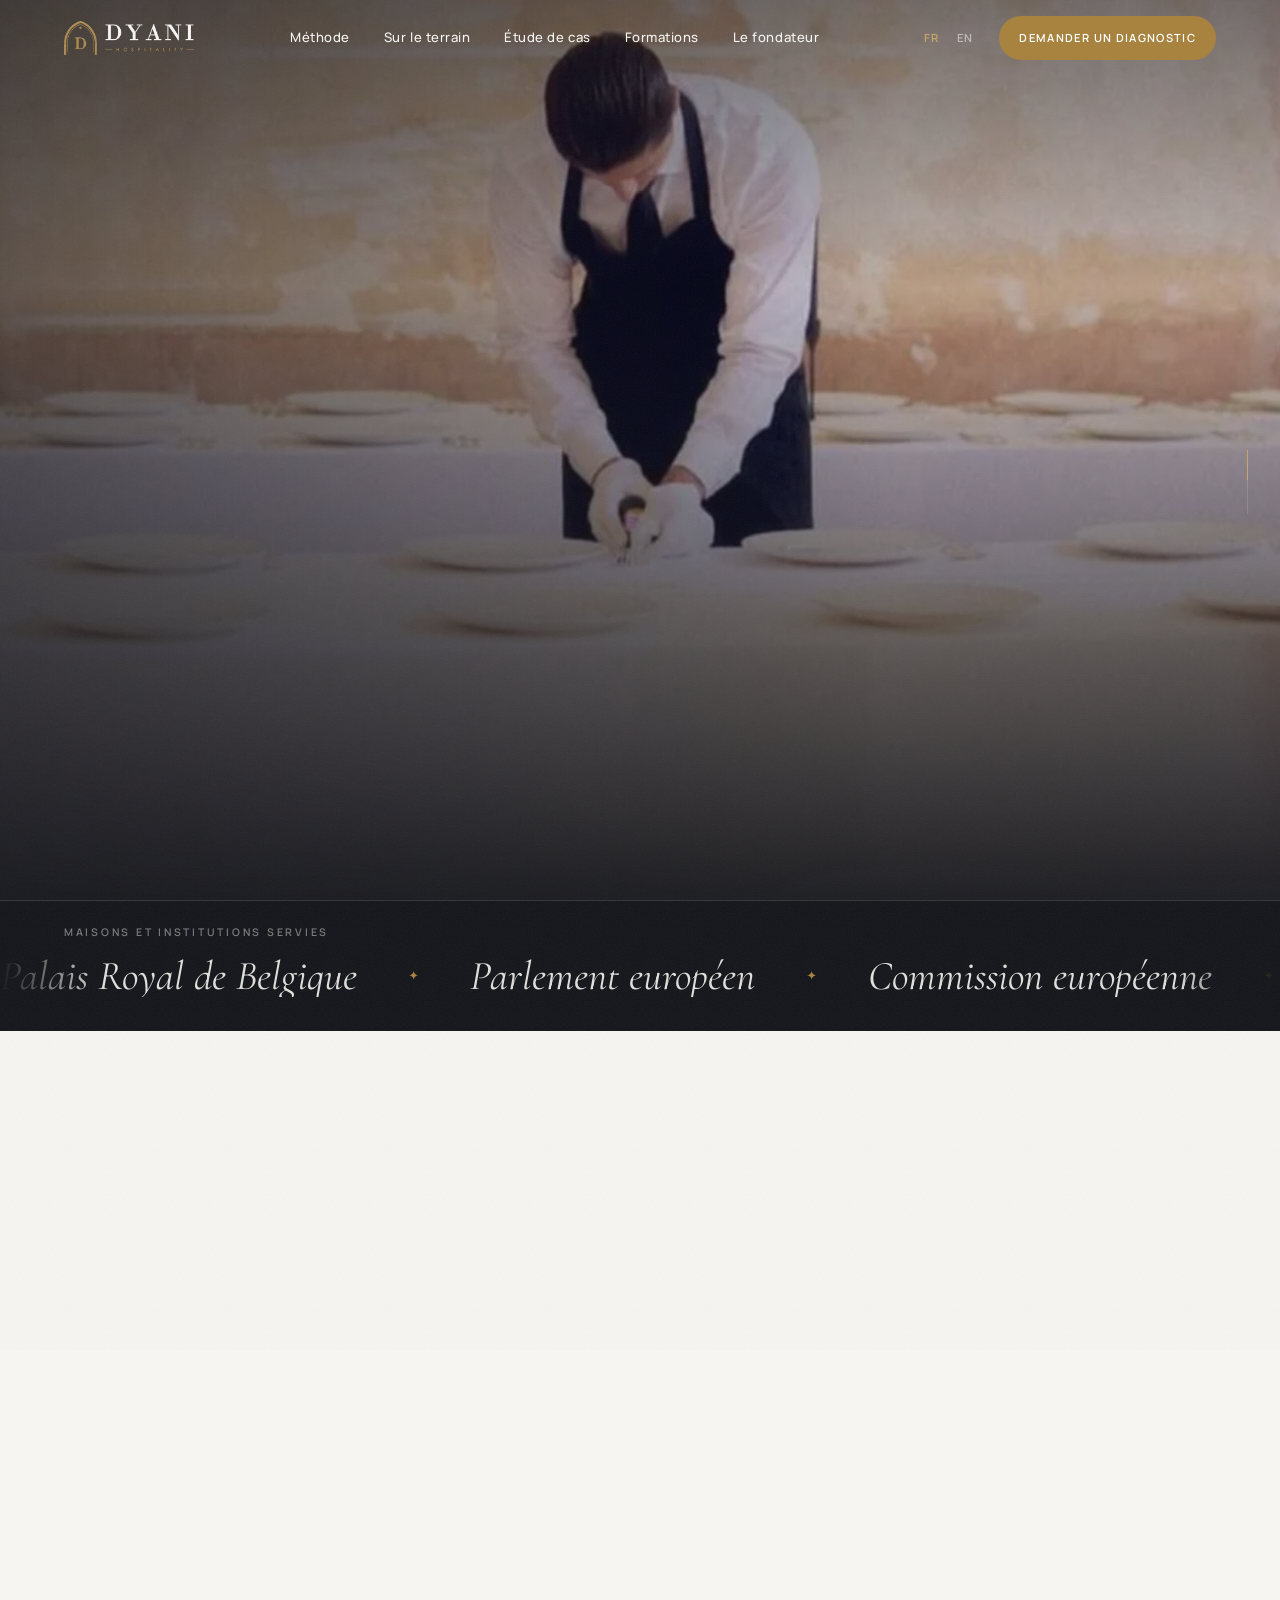
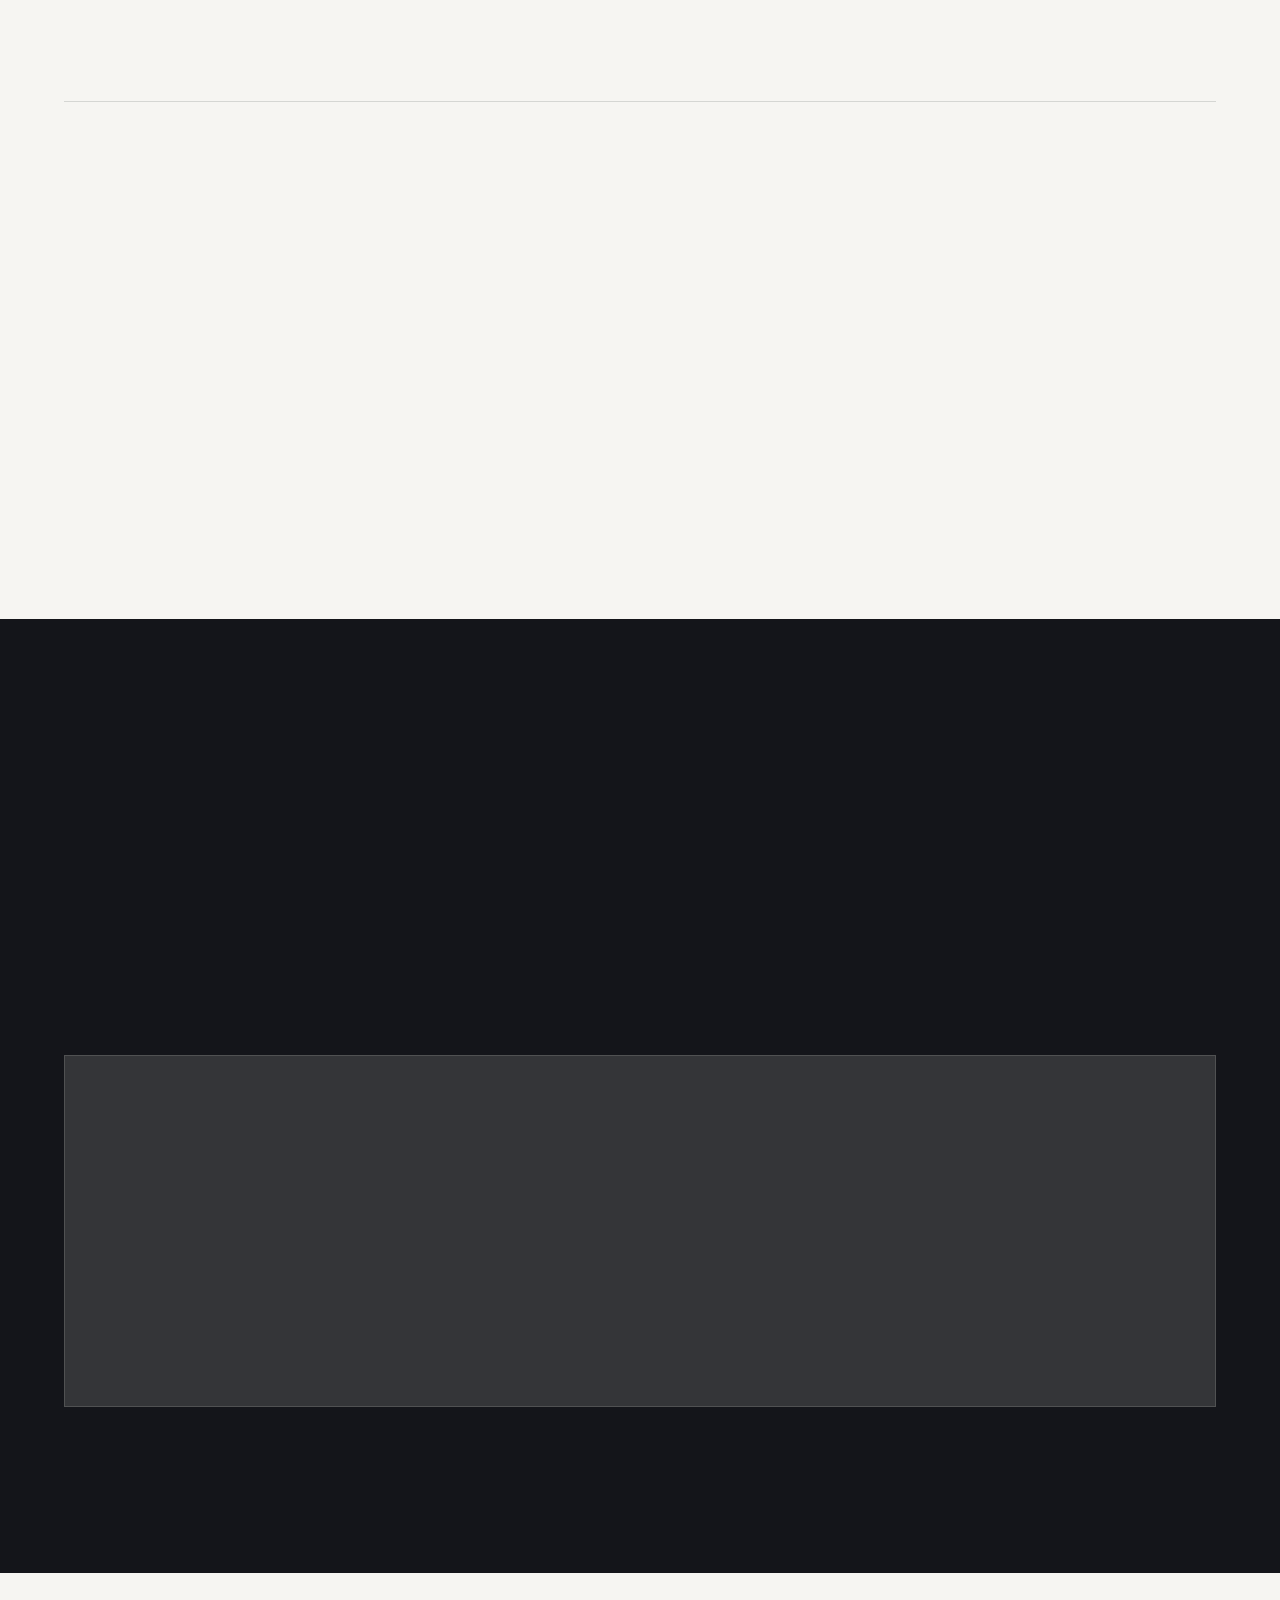
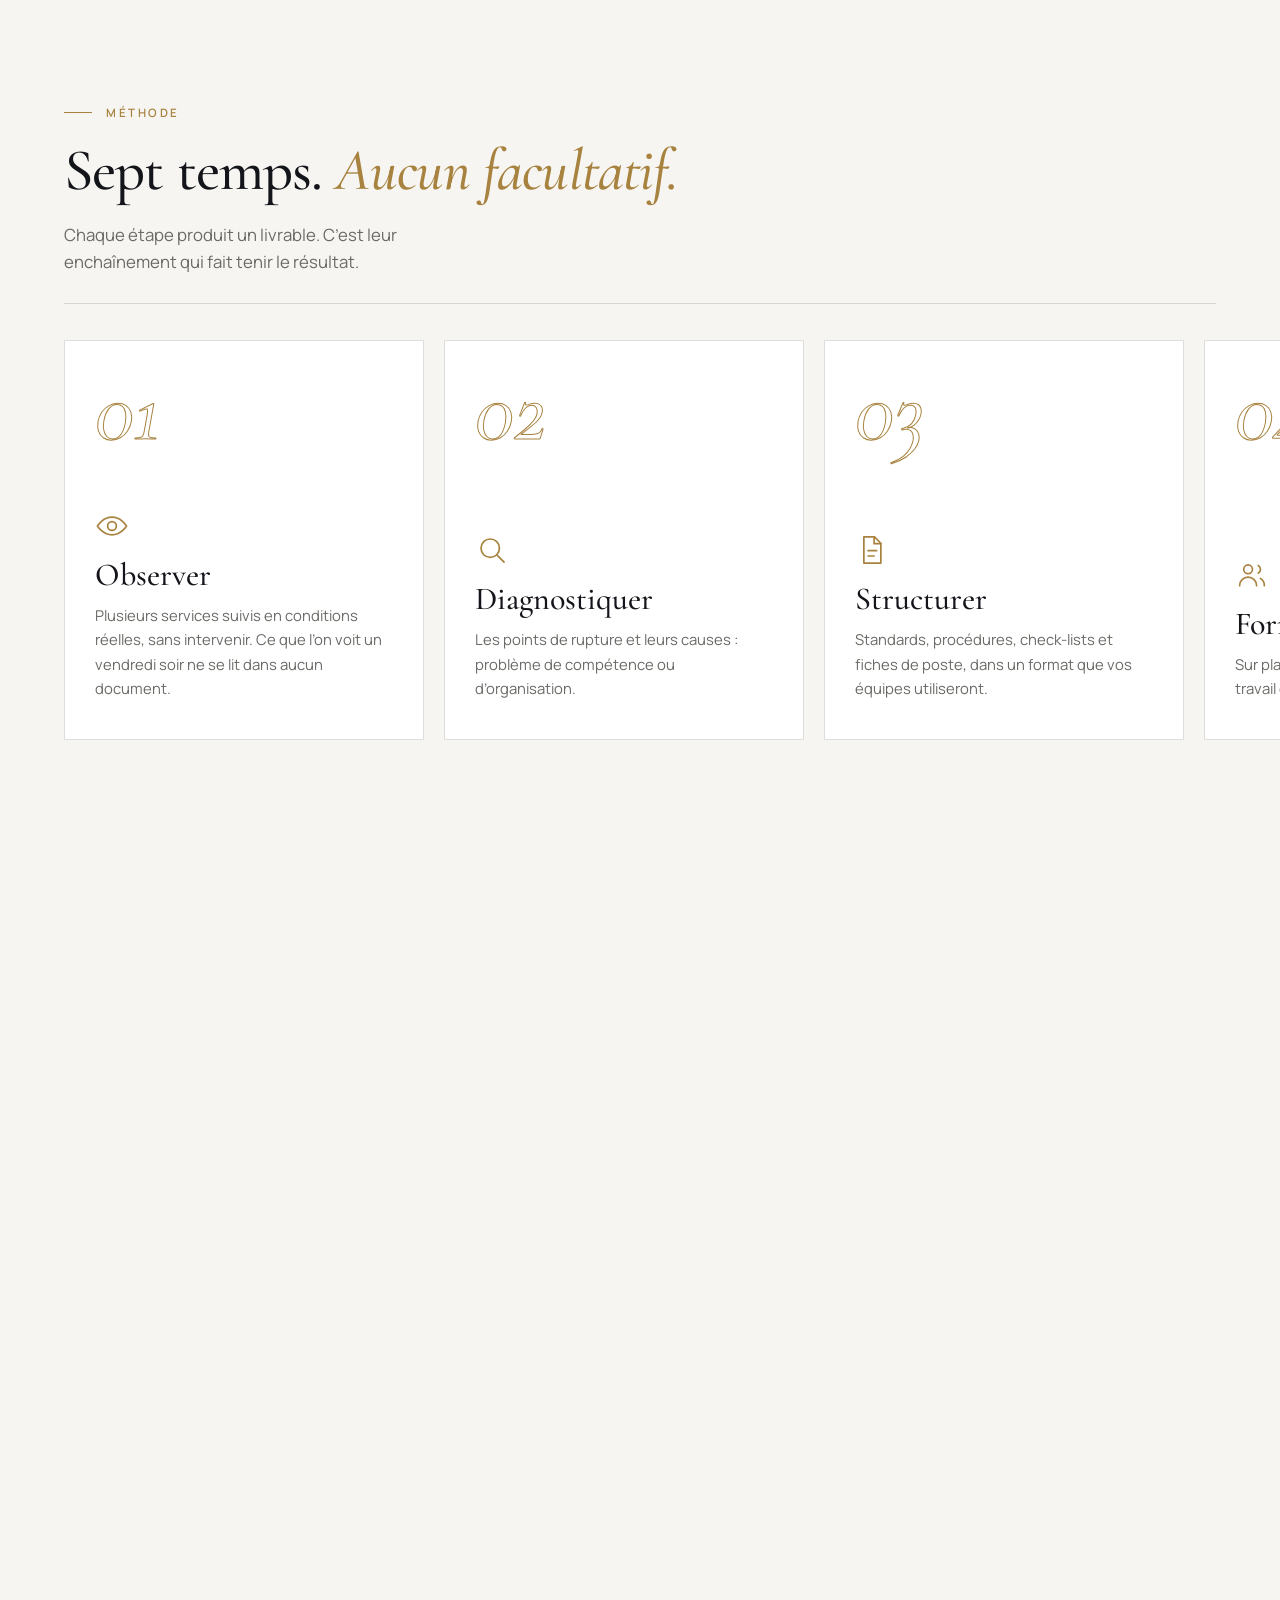
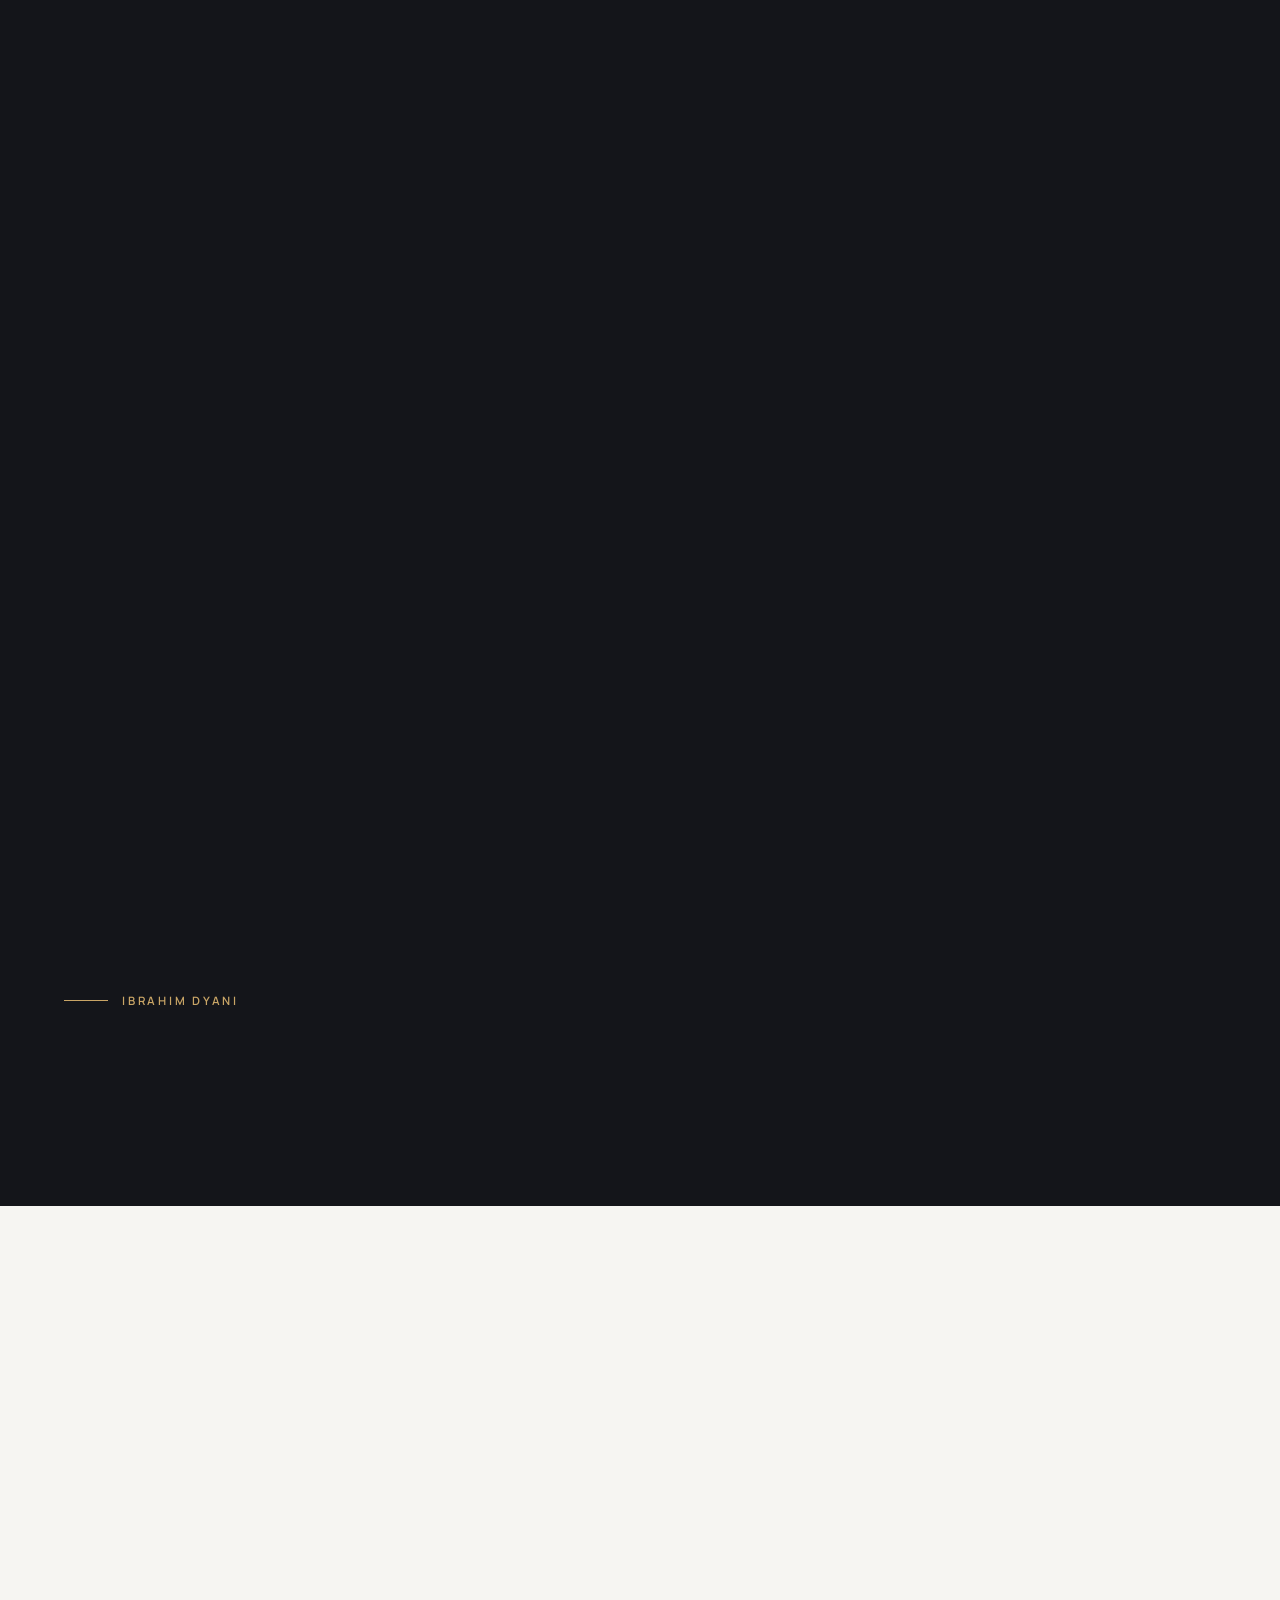
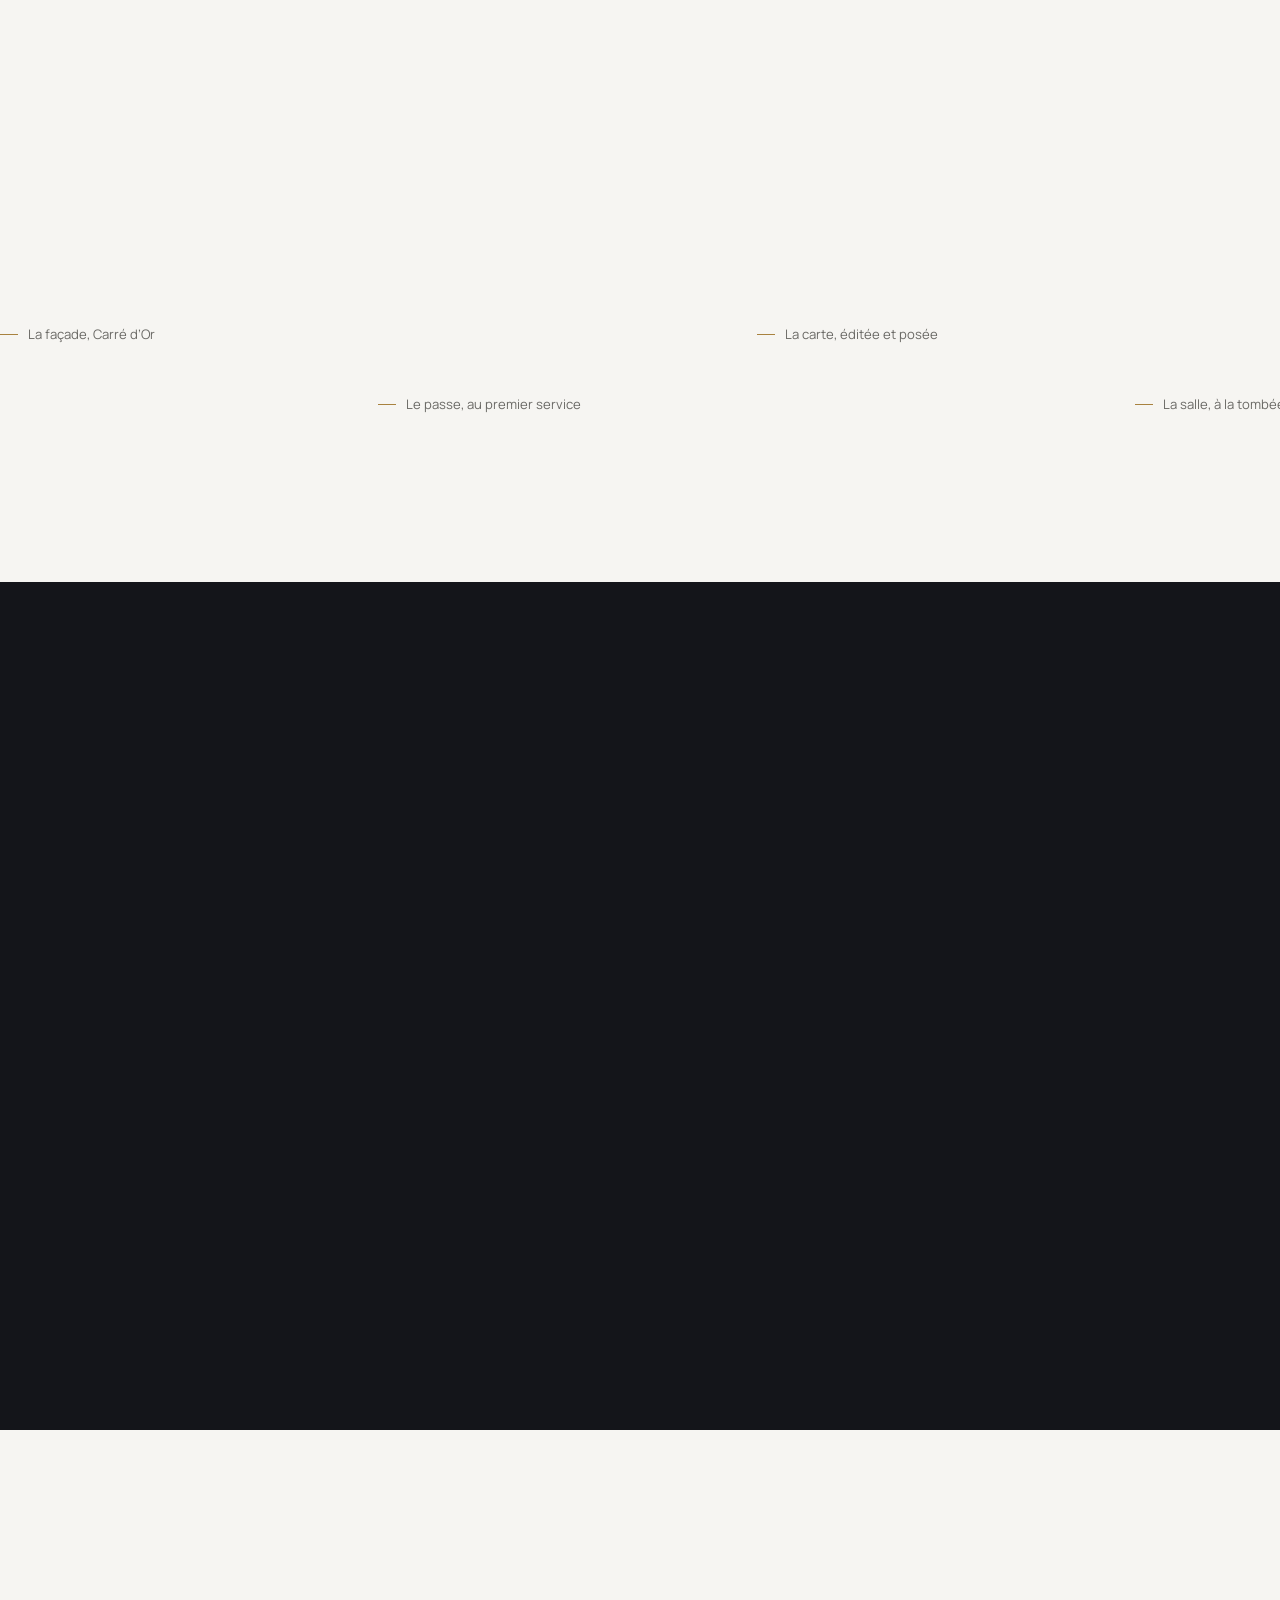
==== commit ba09a614: "Pour qui : les deux photos cerclées (hôtel, café) retirées Bloc .duo supprimé en FR et en EN, ses st" ====
--- a/index.html
+++ b/index.html
@@ -35,7 +35,7 @@
 <link rel="preload" as="image" href="assets/img/hero-dressage.webp" type="image/webp" fetchpriority="high">
 <link rel="preload" as="font" type="font/woff2" crossorigin href="fonts/cormorant-garamond-latin-500-normal.woff2">
 <link rel="preload" as="font" type="font/woff2" crossorigin href="fonts/manrope-latin-400-normal.woff2">
-<link rel="stylesheet" href="v2.css?v=20261008b">
+<link rel="stylesheet" href="v2.css?v=20261026">
 <script type="application/ld+json">
 {"@context":"https://schema.org","@type":"ProfessionalService","name":"Dyani Hospitality","description":"Formation des équipes, standards de service et organisation opérationnelle pour l’hôtellerie et la restauration au Maroc.","url":"https://dyanihospitality.com/","image":"https://dyanihospitality.com/assets/img/og-image.jpg","areaServed":{"@type":"Country","name":"Maroc"},"address":{"@type":"PostalAddress","addressLocality":"Tanger","addressCountry":"MA"},"availableLanguage":["fr","ar"],"founder":{"@type":"Person","name":"Ibrahim Dyani","jobTitle":"Maître d’Hôtel, formateur et consultant en organisation opérationnelle"}}
 </script>
@@ -518,33 +518,6 @@
       <li class="rv" data-d="5"><span class="chain__dot"><svg class="ic" viewBox="0 0 24 24" aria-hidden="true"><path d="M5 4.9h5.8l-1.5 4.4a1.4 1.4 0 0 1-2.8 0Z"/><path d="M7.9 9.9v5.4M6.1 16h3.6"/><path d="M13.2 4.9H19l-1.5 4.4a1.4 1.4 0 0 1-2.8 0Z"/><path d="M16.1 9.9v5.4M14.3 16h3.6"/></svg></span><b>Traiteurs et événementiel</b><span>Banquets, mariages, réceptions</span></li>
       <li class="rv" data-d="6"><span class="chain__dot"><svg class="ic" viewBox="0 0 24 24" aria-hidden="true"><path d="M2.5 20.75h19"/><path d="M4.15 20.75V11.1h4.4v9.65"/><path d="M8.55 20.75V6.55h6.6v14.2"/><path d="M15.15 20.75v-6.4h4.7v6.4"/></svg></span><b>Groupes et chaînes</b><span>Standards multi-sites</span></li>
     </ol>
-
-    <!-- =====================================================
-         DEUX LIEUX — la section n'était faite que de
-         pictogrammes ; ces deux photographies lui donnent de la
-         matière. Cadre circulaire, comme les profils plus bas :
-         l'anneau devient un motif de la page, pas un accident.
-         ===================================================== -->
-    <ul class="duo">
-      <li class="duo__i rv" data-d="1">
-        <span class="duo__ring">
-          <span class="duo__ph reveal">
-            <picture><source srcset="assets/img/etab-hotel.webp" type="image/webp"><img src="assets/img/etab-hotel.jpg" alt="Sonnette de réception en laiton sur le comptoir d’un hôtel" width="820" height="820" loading="lazy" decoding="async"></picture>
-          </span>
-        </span>
-        <span class="duo__t">Hôtels et resorts</span>
-        <span class="duo__d">La première impression se forme avant le premier mot.</span>
-      </li>
-      <li class="duo__i rv" data-d="3">
-        <span class="duo__ring">
-          <span class="duo__ph reveal">
-            <picture><source srcset="assets/img/etab-cafe.webp" type="image/webp"><img src="assets/img/etab-cafe.jpg" alt="Escalier hélicoïdal et fauteuils dans un lobby contemporain" width="820" height="820" loading="lazy" decoding="async"></picture>
-          </span>
-        </span>
-        <span class="duo__t">Cafés et concepts</span>
-        <span class="duo__d">Des équipes polyvalentes — jamais un standard polyvalent.</span>
-      </li>
-    </ul>
 
     <!-- =====================================================
          LES PROFILS — liste à gauche, portrait au centre d'un
--- a/v2.css
+++ b/v2.css
@@ -488,27 +488,6 @@
   .chain span{align-self:start}
 }
 
-/* ---------- DEUX LIEUX — paire de photographies cerclées ----
-   Même cadre circulaire que les profils, en plus petit : le motif
-   se répond d'un bloc à l'autre au lieu d'apparaître une seule
-   fois. L'anneau est un simple trait, sans progression : rien ici
-   n'avance tout seul. */
-.duo{display:grid;grid-template-columns:1fr 1fr;gap:clamp(28px,5vw,72px);
-  margin-top:clamp(56px,7vw,96px);max-width:860px;margin-inline:auto}
-.duo__i{display:flex;flex-direction:column;align-items:center;text-align:center}
-.duo__ring{position:relative;display:block;width:min(100%,300px);aspect-ratio:1;border-radius:50%;
-  border:1px solid var(--line);padding:10px;margin-bottom:26px}
-.duo__ph{display:block;width:100%;height:100%;border-radius:50%;overflow:hidden;background:var(--lin)}
-.duo__ph img{width:100%;height:100%;object-fit:cover;transition:transform 1.6s var(--ease)}
-.duo__i:hover .duo__ring{border-color:var(--brass)}
-.duo__i:hover .duo__ph img{transform:scale(1.05)}
-.duo__t{font:500 clamp(1.3rem,2vw,1.7rem)/1.15 var(--serif);margin-bottom:10px}
-.duo__d{font-size:.9rem;color:var(--mute);max-width:30ch}
-@media (max-width:640px){
-  .duo{grid-template-columns:1fr;gap:44px}
-  .duo__ring{width:min(100%,240px)}
-}
-
 /* ---------- LES PROFILS — liste + portrait cerclé ----------
    La liste pilote un portrait circulaire entouré d'un anneau de
    progression. L'anneau se remplit puis passe au profil suivant ;
